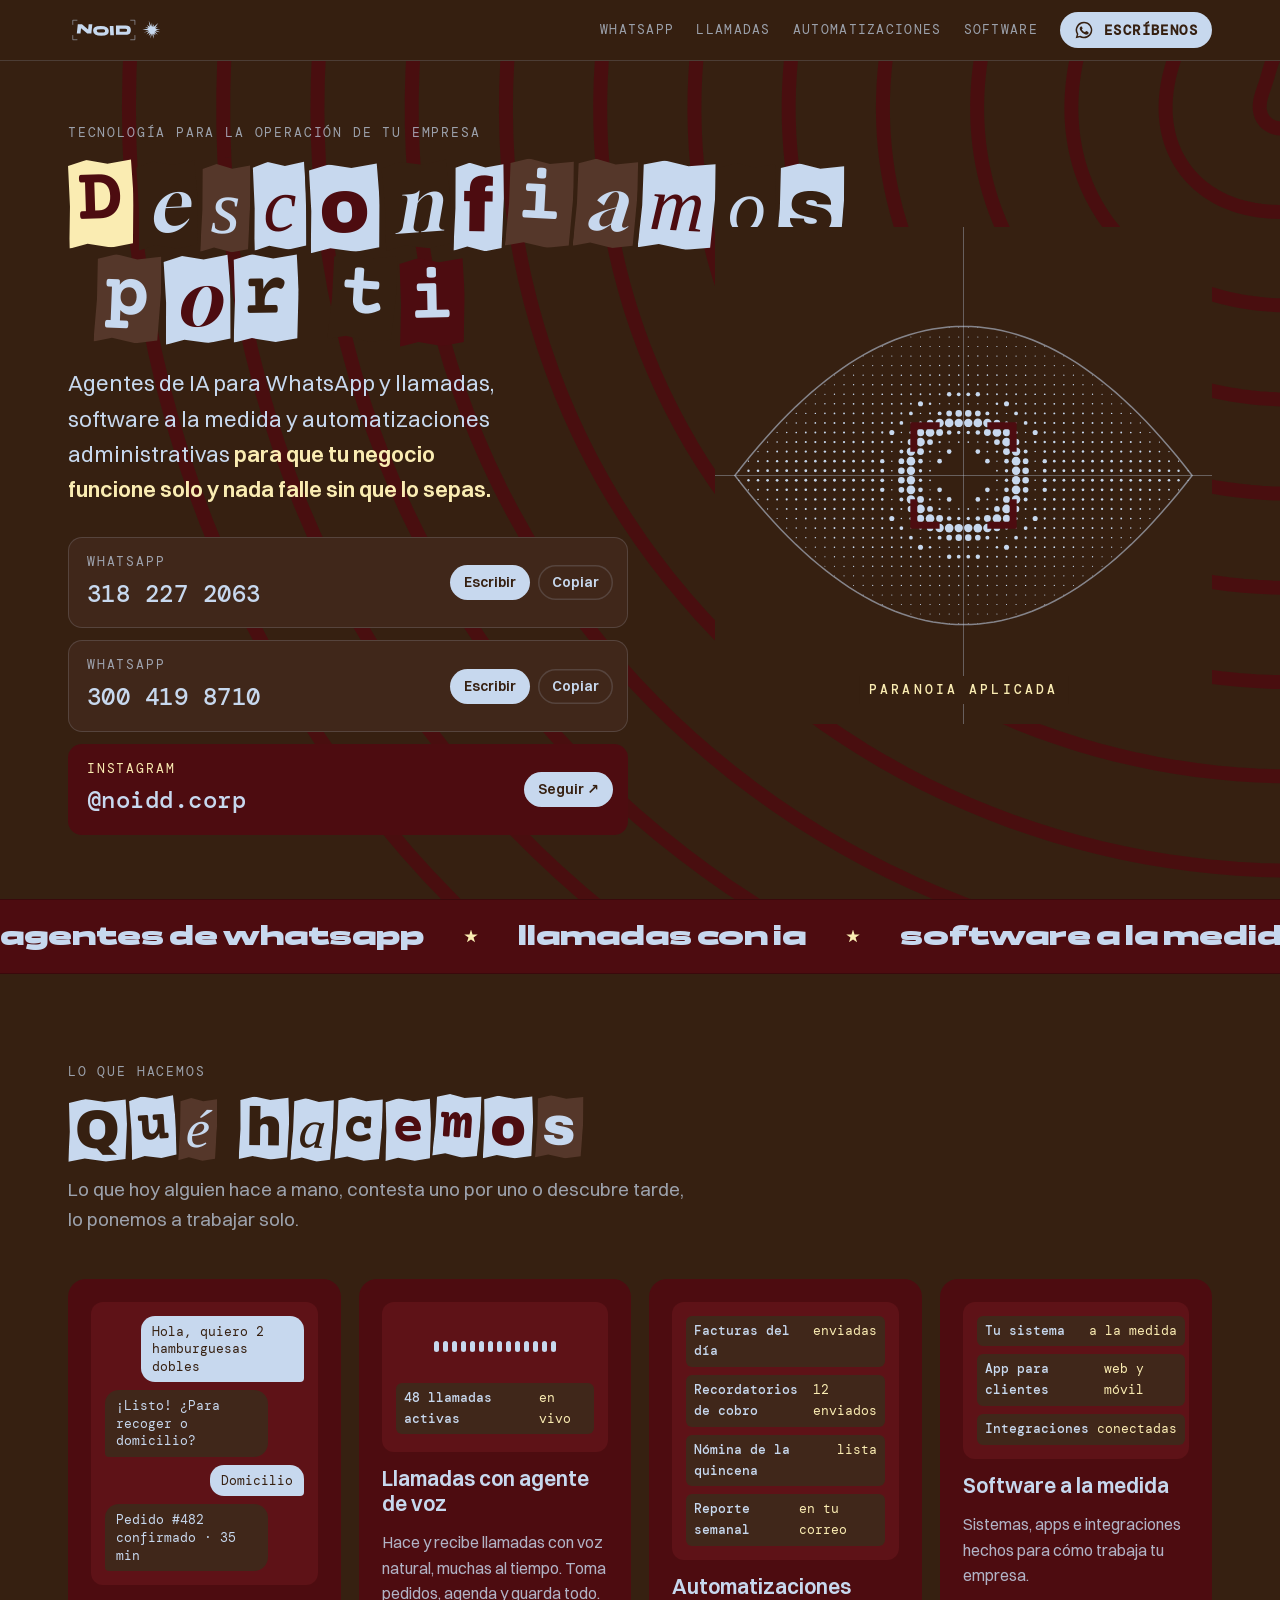
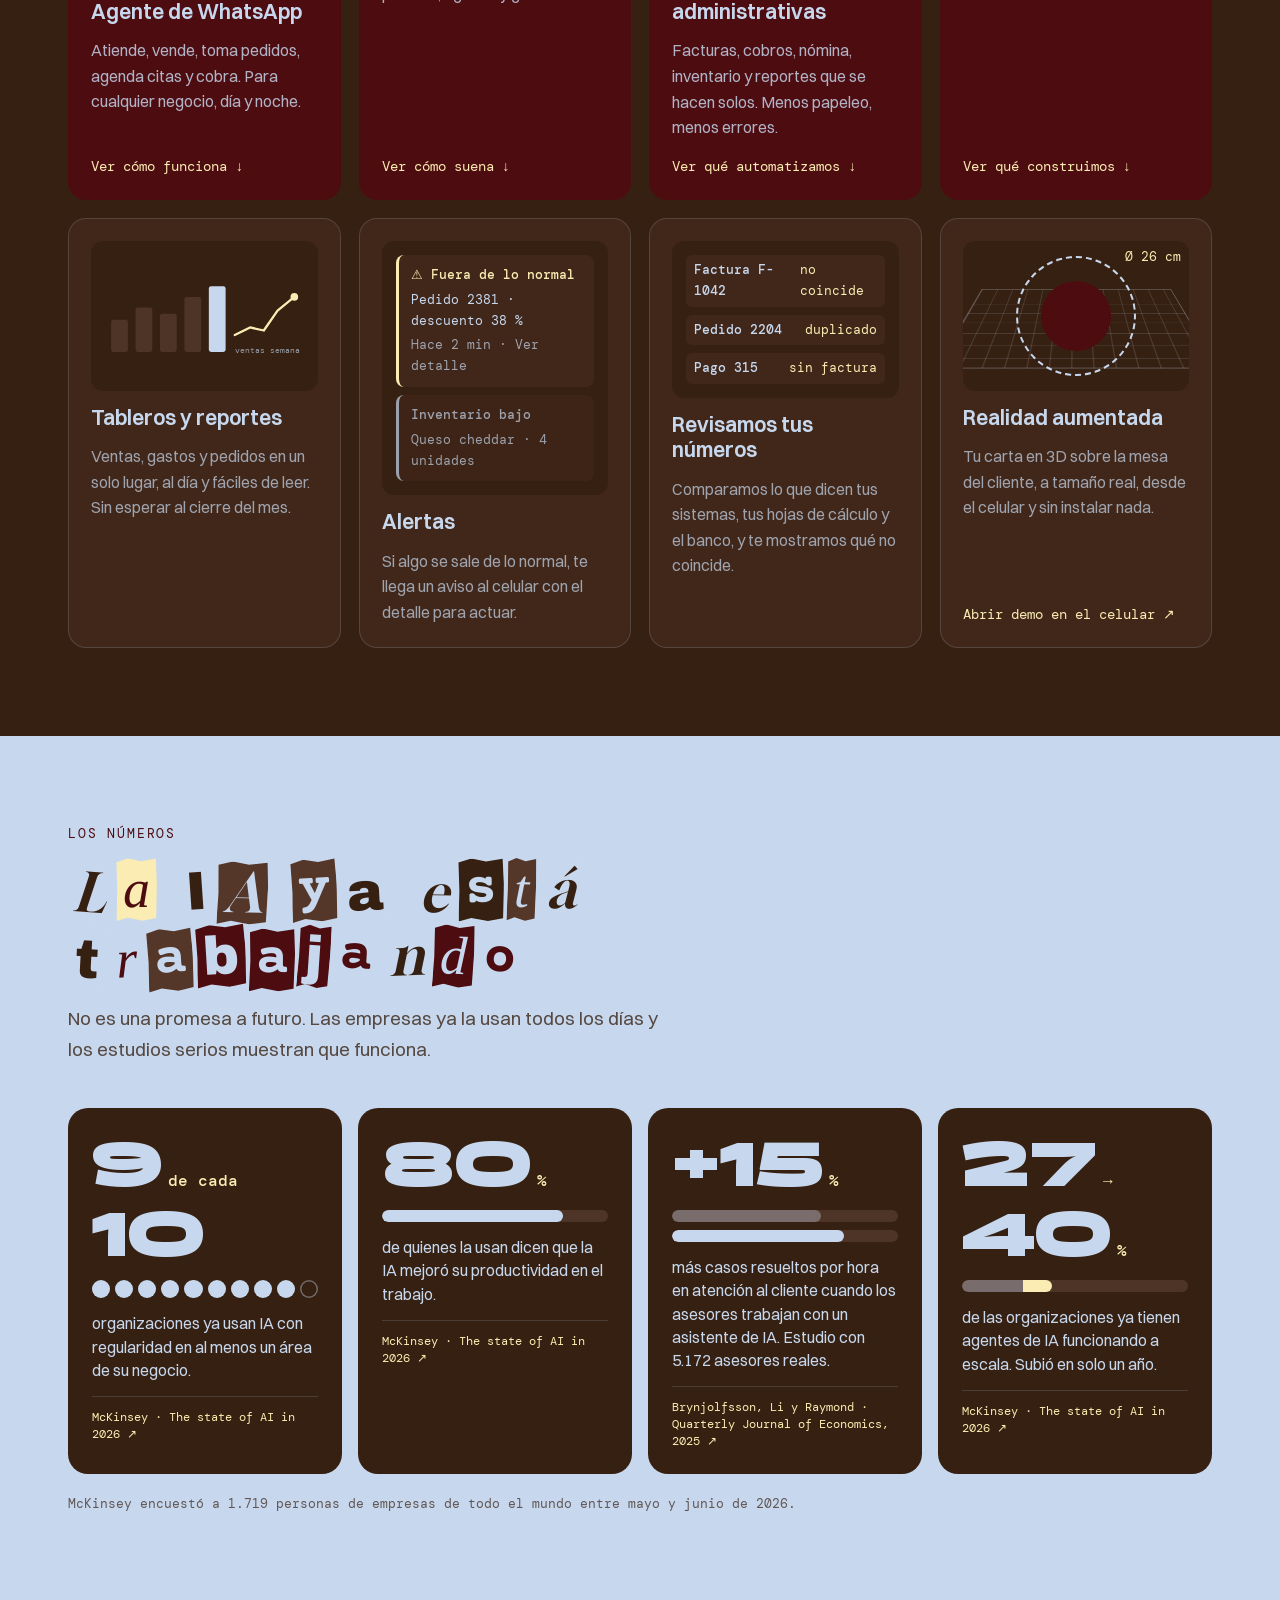
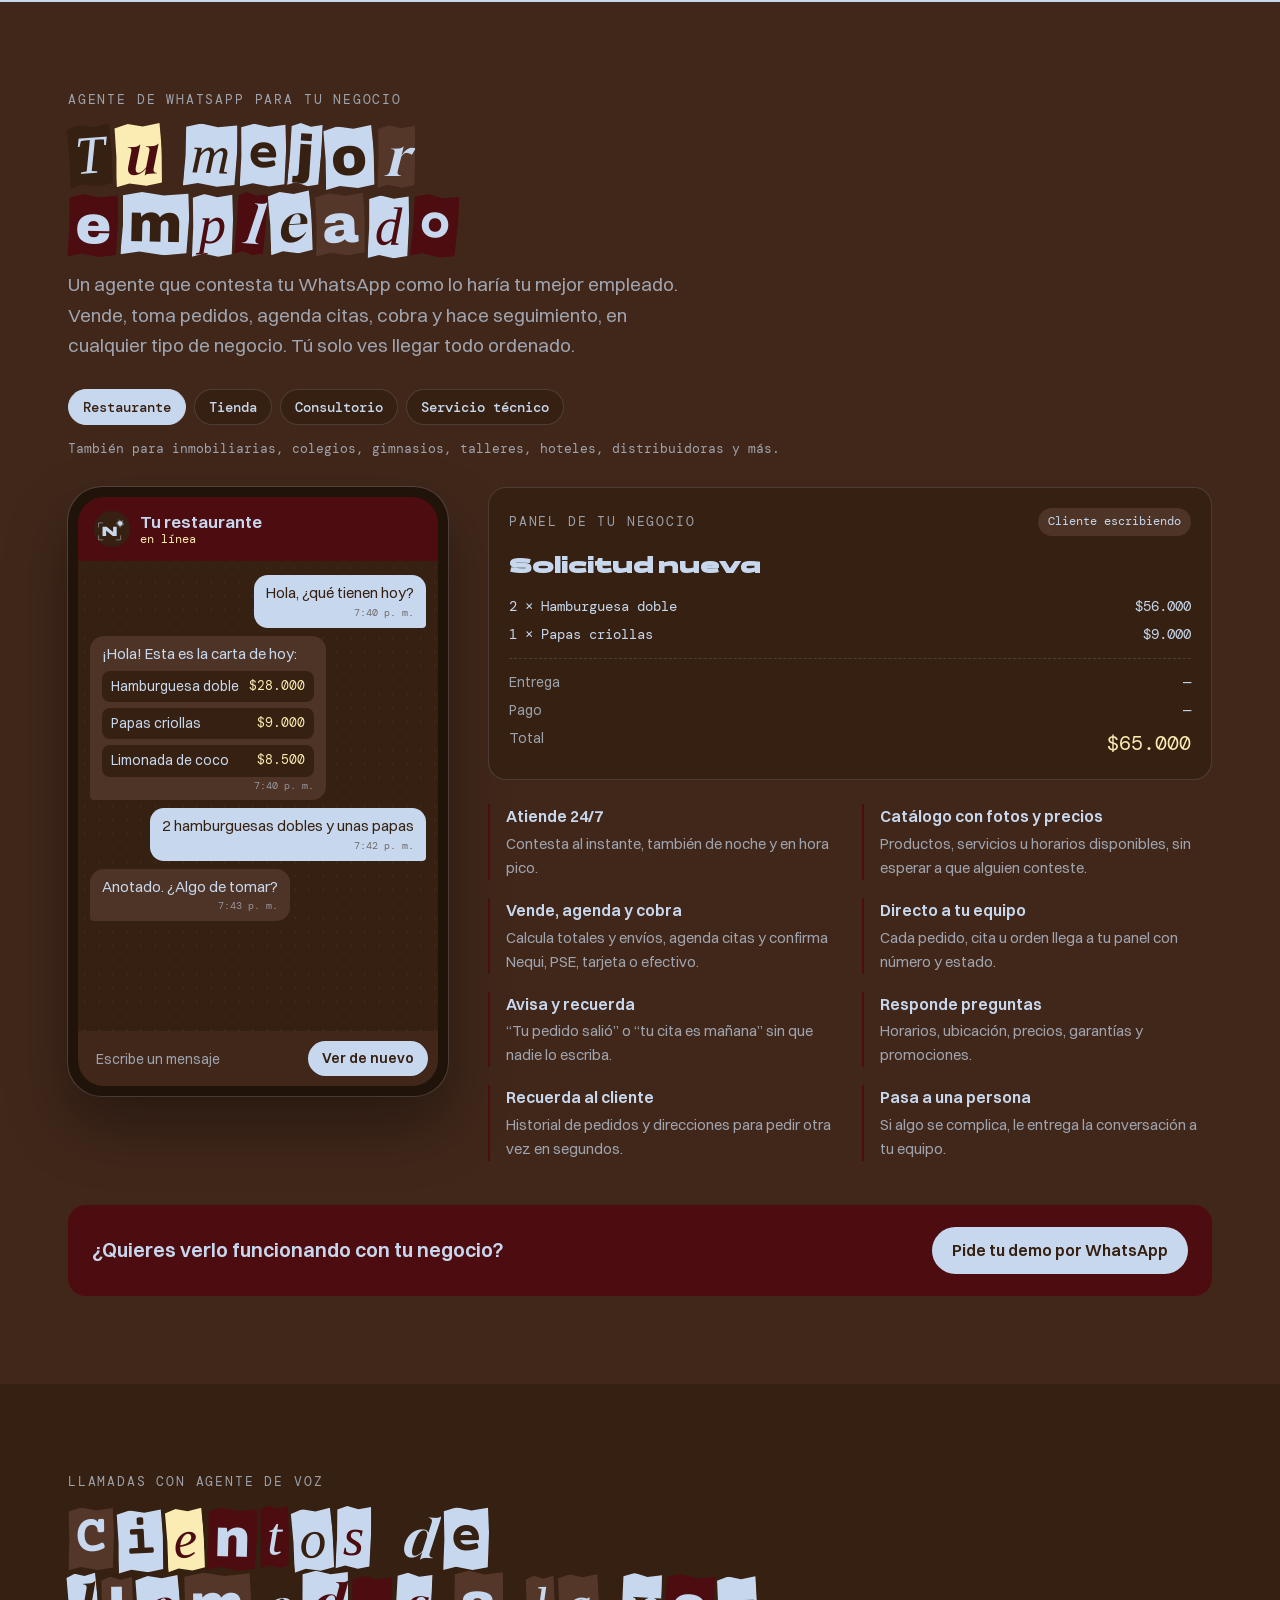
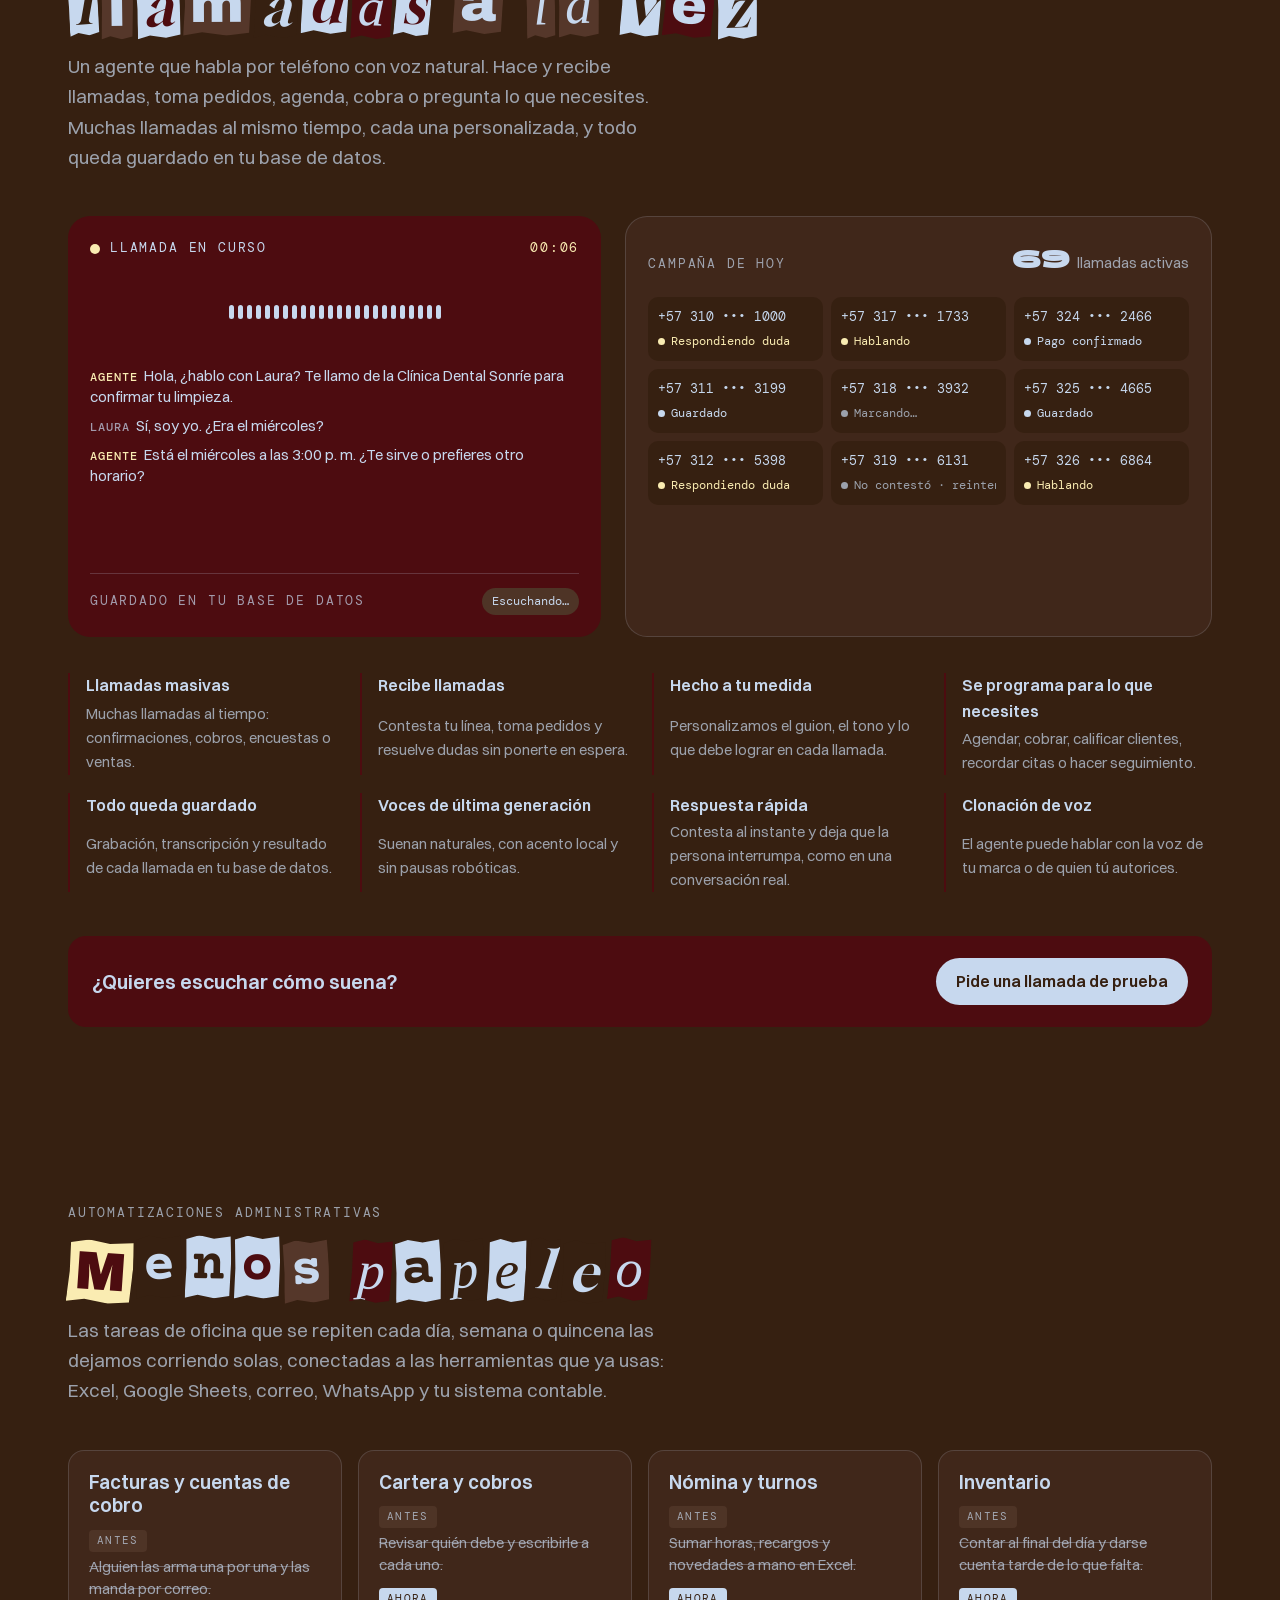
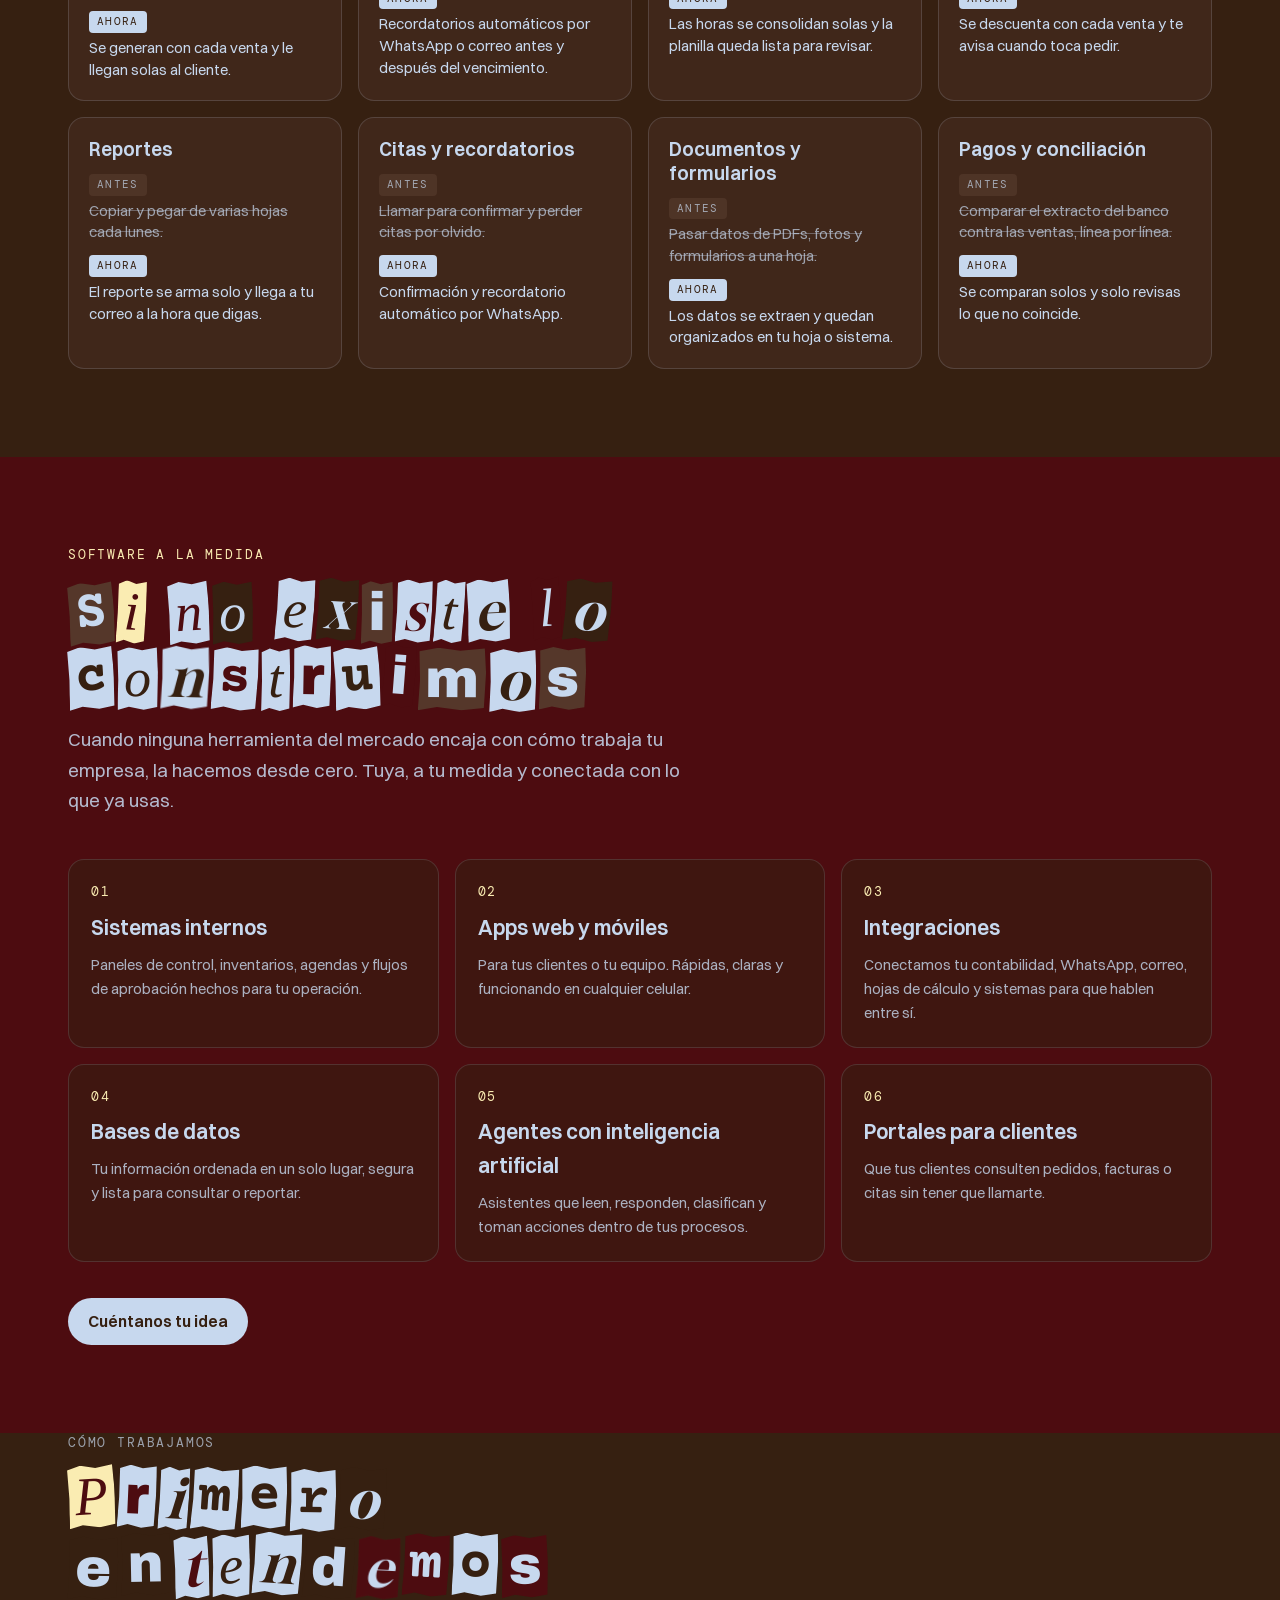
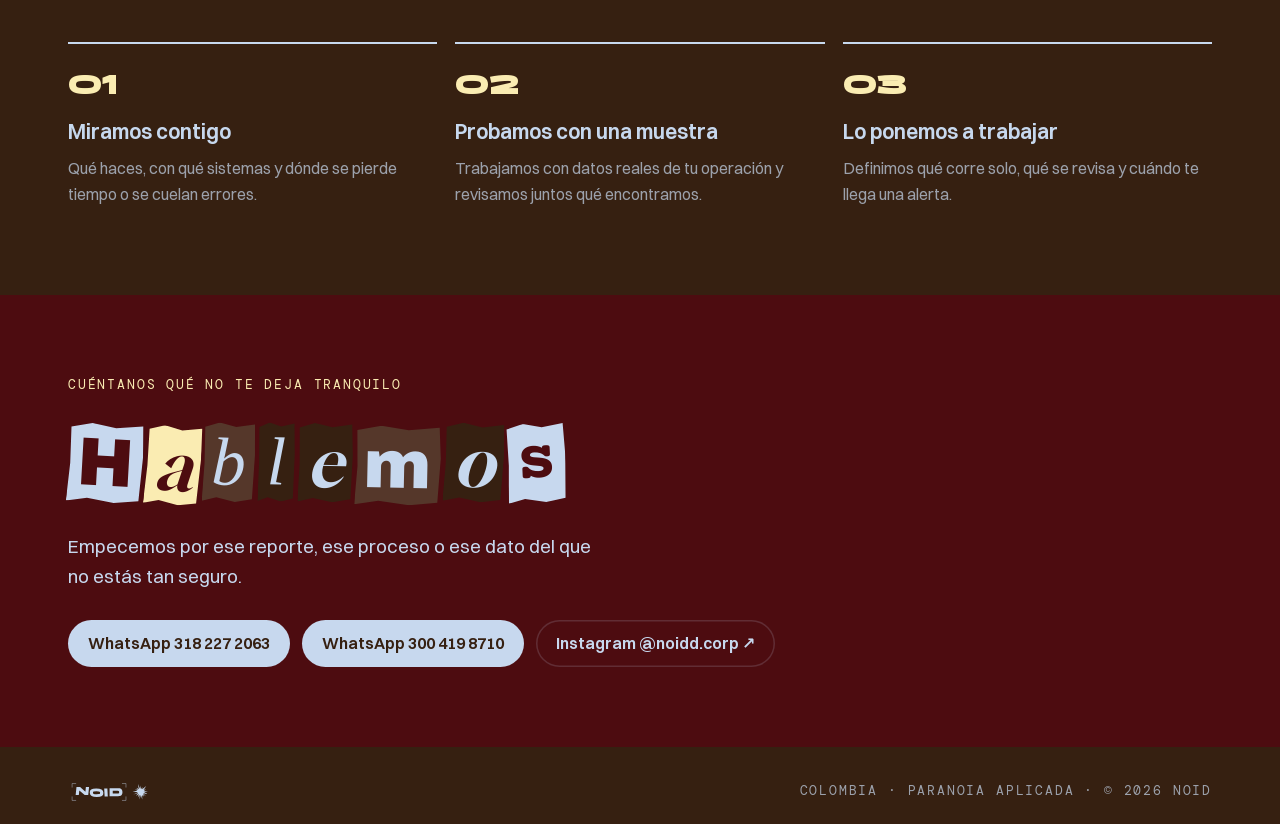
==== index.html @ 17121fcd "Datos de IA con fuentes y agente de WhatsApp para varios negocios Co-Authored-By: Claude Opus 5.5 <n" ====
<!doctype html>
<html lang="es">
<head>
<meta charset="utf-8">
<meta name="viewport" content="width=device-width,initial-scale=1,viewport-fit=cover">
<title>NOID · Desconfiamos por ti</title>
<meta name="description" content="NOID: agentes de pedidos por WhatsApp, llamadas con agente de voz, software a la medida, automatizaciones administrativas, tableros, alertas y realidad aumentada. Escríbenos al 318 227 2063 o 300 419 8710.">
<meta property="og:title" content="NOID · Desconfiamos por ti">
<meta property="og:description" content="Agentes de pedidos por WhatsApp, automatizaciones administrativas, reportes y alertas.">
<link rel="icon" href="logo.svg" type="image/svg+xml">
<link rel="preconnect" href="https://fonts.googleapis.com">
<link rel="stylesheet" href="https://fonts.googleapis.com/css2?family=Archivo+Black&family=Courier+Prime:wght@700&family=DM+Mono:wght@400;500&family=Gloock&family=IM+Fell+English:ital@1&display=swap">
<style>
@font-face{font-family:"Panchang";src:url([data-uri]) format("woff2");font-weight:800;font-display:swap}
@font-face{font-family:"Switzer";src:url([data-uri]) format("woff2");font-weight:400;font-display:swap}
@font-face{font-family:"Switzer";src:url([data-uri]) format("woff2");font-weight:600;font-display:swap}
:root{
  --cafe:#362011;--cafe-2:#40271a;--cafe-3:#4e3426;--tinto:#4D0C10;--tinto-2:#5e1217;
  --azul:#C7D8EE;--mant:#FAECB2;--suave:rgba(199,216,238,.7);--linea:rgba(199,216,238,.16);
  --cuerpo:"Switzer",system-ui,-apple-system,"Helvetica Neue",Arial,sans-serif;
  --dato:"DM Mono",ui-monospace,Menlo,monospace;
  --marca:"Panchang","Archivo Black",system-ui,sans-serif;
  color-scheme:dark;
}
*{box-sizing:border-box}
html{scroll-behavior:smooth}
body{margin:0;background:var(--cafe);color:var(--azul);font:400 17px/1.6 var(--cuerpo);overflow-x:hidden}
.ancho{max-width:1180px;margin:0 auto;padding-left:max(18px,env(safe-area-inset-left,0px));padding-right:max(18px,env(safe-area-inset-right,0px))}
a{color:inherit}
:focus-visible{outline:2px solid var(--mant);outline-offset:3px}
p{margin:0}
.mono{font-family:var(--dato);font-size:13px;letter-spacing:.14em;text-transform:uppercase;color:var(--suave)}
.icono{width:20px;height:20px;flex:none}

/* Barra */
.barra{position:sticky;top:0;z-index:20;background:rgba(54,32,17,.9);backdrop-filter:blur(10px);border-bottom:1px solid var(--linea)}
.barra .ancho{display:flex;align-items:center;justify-content:space-between;gap:16px;padding-block:12px}
.barra .marca{display:flex;align-items:center;gap:10px;text-decoration:none}
.barra .marca svg{height:30px;width:auto}
.barra nav{display:flex;gap:22px;align-items:center}
.barra nav a{text-decoration:none;font-family:var(--dato);font-size:13px;letter-spacing:.1em;text-transform:uppercase;color:var(--suave)}
.barra nav a:hover{color:var(--azul)}
@media (max-width:720px){.barra nav a.opc{display:none}}

/* Botones */
.btn{display:inline-flex;align-items:center;gap:10px;font:600 16px var(--cuerpo);text-decoration:none;border-radius:999px;padding:13px 20px;border:0;cursor:pointer;transition:transform .15s ease,background .15s ease}
.btn:hover{transform:translateY(-2px)}
.btn.azul{background:var(--azul);color:var(--cafe)}
.btn.tinto{background:var(--tinto);color:var(--azul)}
.btn.linea{background:transparent;color:var(--azul);box-shadow:inset 0 0 0 1.5px var(--linea)}
.btn.chico{padding:8px 14px;font-size:14px}

/* Portada */
.portada{position:relative;overflow:hidden}
.portada canvas#ondas{position:absolute;inset:0;width:100%;height:100%;pointer-events:none}
.portada .ancho{position:relative;display:grid;grid-template-columns:minmax(0,1.1fr) minmax(0,.9fr);gap:40px;align-items:center;padding-block:56px 64px}
@media (max-width:900px){.portada .ancho{grid-template-columns:minmax(0,1fr);padding-block:32px 48px}}
.titular{font-size:clamp(28px,7.6vw,76px)!important;display:flex;flex-wrap:wrap;gap:6px 4px;margin:18px 0 22px;font-size:clamp(40px,7.2vw,84px);line-height:1;font-weight:400}
.rescate .esp{width:.3em}
.rescate .pal{display:inline-flex;flex-wrap:wrap;gap:3px;white-space:nowrap}
.rescate span.l{display:inline-block;padding:.07em .13em .09em;clip-path:polygon(2% 6%,30% 0,62% 5%,98% 1%,100% 40%,97% 96%,64% 100%,28% 95%,0 100%,3% 52%)}
.bajada{font-size:clamp(18px,2.2vw,22px);max-width:34ch;color:var(--azul)}
.bajada b{color:var(--mant);font-weight:600}

/* Contacto en portada */
.contacto{margin-top:30px;display:grid;gap:12px;max-width:560px}
.canal{display:flex;align-items:center;gap:14px;justify-content:space-between;flex-wrap:wrap;background:var(--cafe-2);border:1px solid var(--linea);border-radius:14px;padding:14px 14px 14px 18px}
.canal .info{display:grid;gap:2px;min-width:0}
.canal .num{font-family:var(--dato);font-weight:500;font-size:clamp(20px,2.6vw,24px);color:var(--azul);user-select:all;letter-spacing:.02em}
.canal .acc{display:flex;gap:8px;flex-wrap:wrap}
.canal.ig{background:var(--tinto);border-color:transparent}

.ojo{position:relative;aspect-ratio:1;max-width:520px;width:100%;justify-self:center}
.ojo canvas{width:100%;height:100%;display:block}
.ojo .lema{position:absolute;left:50%;bottom:4%;transform:translateX(-50%);white-space:nowrap;font-family:var(--dato);font-weight:500;font-size:13px;letter-spacing:.24em;color:var(--mant);background:var(--cafe);padding:4px 10px}
@media (max-width:900px){.ojo{max-width:340px;aspect-ratio:4/3}}

/* Cinta */
.cinta{background:var(--tinto);overflow:hidden;border-block:1px solid rgba(0,0,0,.25)}
.cinta .pista{display:flex;width:max-content;gap:40px;padding-block:16px;animation:corre 28s linear infinite}
.cinta span{font-family:var(--marca);font-size:clamp(18px,2.4vw,26px);color:var(--azul);white-space:nowrap;display:flex;gap:40px;align-items:center}
.cinta i{display:inline-block;width:14px;height:14px;background:var(--mant);clip-path:polygon(50% 0,61% 35%,98% 35%,68% 57%,79% 91%,50% 70%,21% 91%,32% 57%,2% 35%,39% 35%)}
@keyframes corre{to{transform:translateX(-50%)}}

/* Secciones */
section.bloque{padding-block:88px}
.encabezado{display:grid;gap:14px;margin-bottom:44px;max-width:720px}
.encabezado h2{display:flex;flex-wrap:wrap;gap:5px 3px;margin:0;font-size:clamp(26px,5vw,54px);line-height:1;font-weight:400}
.encabezado p{font-size:19px;color:var(--suave);max-width:56ch}

/* Servicios */
.servicios{display:grid;gap:18px;grid-template-columns:repeat(3,minmax(0,1fr))}
@media (max-width:1000px){.servicios{grid-template-columns:repeat(2,minmax(0,1fr))}}
@media (max-width:640px){.servicios{grid-template-columns:1fr}}
.serv{background:var(--cafe-2);border:1px solid var(--linea);border-radius:18px;padding:22px;display:grid;grid-template-rows:auto auto 1fr;gap:14px;min-width:0;transition:transform .2s ease,border-color .2s ease}
.serv:hover{transform:translateY(-4px);border-color:rgba(199,216,238,.4)}
.serv h3{margin:0;font-size:24px;font-weight:600;line-height:1.2}
.serv p{color:var(--suave);font-size:16px}
.serv .vis{background:var(--cafe);border-radius:12px;padding:14px;min-height:150px;display:grid;align-content:center;gap:8px;font-family:var(--dato);font-size:13px;overflow:hidden}
.serv.dest{background:var(--tinto);border-color:transparent}
.serv.dest .vis{background:var(--tinto-2)}
.serv.dest p{color:rgba(199,216,238,.82)}

/* visuales chicos */
.log div{display:flex;justify-content:space-between;gap:8px;padding:5px 8px;border-radius:6px;background:var(--cafe-2)}
.log b{color:var(--azul);font-weight:500}.log em{font-style:normal;color:var(--mant)}
.cruce{display:grid;grid-template-columns:1fr 1fr;gap:6px}
.cruce div{padding:5px 8px;border-radius:6px;background:var(--cafe-2);display:flex;justify-content:space-between;gap:6px}
.cruce .mal{background:var(--tinto);color:var(--mant)}
.cruce .cab{background:none;color:var(--suave);font-size:11px;letter-spacing:.1em}
.alerta{background:var(--cafe-2);border-left:3px solid var(--mant);border-radius:8px;padding:10px 12px;display:grid;gap:4px}
.alerta b{color:var(--mant);font-weight:500}
.chat{display:grid;gap:6px;font-family:var(--cuerpo);font-size:14px}
.chat span{max-width:82%;padding:7px 11px;border-radius:14px;line-height:1.35}
.chat .yo{justify-self:end;background:var(--azul);color:var(--cafe);border-bottom-right-radius:4px}
.chat .bot{background:var(--cafe-2);border-bottom-left-radius:4px}
.ar{position:relative;height:140px;perspective:300px}
.ar .mesa{position:absolute;inset:10px 0 0;transform:rotateX(58deg);background-image:linear-gradient(var(--linea) 1px,transparent 1px),linear-gradient(90deg,var(--linea) 1px,transparent 1px);background-size:18px 18px;border:1px solid rgba(199,216,238,.35)}
.ar .plato{position:absolute;left:50%;top:50%;width:120px;height:120px;margin:-60px;border-radius:50%;border:2px dashed var(--azul);background:radial-gradient(circle,var(--tinto) 0 42%,transparent 43%)}
.ar .med{position:absolute;right:8px;top:6px;color:var(--mant)}
@media (prefers-reduced-motion:no-preference){.ar .plato{animation:flota 3.2s ease-in-out infinite}}
@keyframes flota{50%{transform:translateY(-6px) rotate(8deg)}}

/* Demo cruce */
.demo{display:grid;grid-template-columns:1fr 1fr;gap:18px}
@media (max-width:760px){.demo{grid-template-columns:1fr}}
.tabla{background:var(--cafe-2);border:1px solid var(--linea);border-radius:16px;padding:18px;min-width:0}
.tabla .t{display:flex;justify-content:space-between;align-items:baseline;margin-bottom:12px}
.tabla table{width:100%;border-collapse:collapse;font-family:var(--dato);font-size:14px;font-variant-numeric:tabular-nums}
.tabla td,.tabla th{padding:9px 8px;text-align:left;border-bottom:1px solid var(--linea)}
.tabla th{font-weight:400;color:var(--suave);font-size:12px;letter-spacing:.1em;text-transform:uppercase}
.tabla td:last-child,.tabla th:last-child{text-align:right}
.tabla tr.hallazgo td{background:var(--tinto);color:var(--mant)}
.tabla tr.hallazgo td:first-child{border-radius:6px 0 0 6px}.tabla tr.hallazgo td:last-child{border-radius:0 6px 6px 0}
.tabla .nota{font-size:11px;letter-spacing:.06em;display:block;color:var(--mant);opacity:.85}
.demo-acc{display:flex;flex-wrap:wrap;gap:14px;align-items:center;margin-top:22px}
.resultado{font-family:var(--dato);font-size:15px;color:var(--suave)}
.resultado b{color:var(--mant);font-weight:500}

/* En acción */
.casos{display:grid;gap:18px;grid-template-columns:repeat(auto-fit,minmax(min(100%,320px),1fr))}
.caso{border-radius:18px;padding:26px;display:grid;gap:12px;align-content:start;min-width:0;text-decoration:none;background:var(--cafe-2);border:1px solid var(--linea);transition:transform .2s ease}
a.caso:hover{transform:translateY(-4px)}
.caso h3{margin:0;font-size:22px;font-weight:600}
.caso p{color:var(--suave);font-size:16px}
.caso .ir{font-family:var(--dato);font-size:14px;color:var(--mant)}
.caso.vivo{background:var(--azul);color:var(--cafe)}.caso.vivo p{color:rgba(54,32,17,.8)}.caso.vivo .mono,.caso.vivo .ir{color:var(--tinto)}

/* Pasos */
.pasos{display:grid;gap:18px;grid-template-columns:repeat(3,minmax(0,1fr));counter-reset:p}
@media (max-width:820px){.pasos{grid-template-columns:1fr}}
.paso{border-top:2px solid var(--azul);padding-top:18px;display:grid;gap:8px;min-width:0}
.paso::before{counter-increment:p;content:"0" counter(p);font-family:var(--marca);font-size:28px;color:var(--mant)}
.paso h3{margin:0;font-size:21px;font-weight:600}
.paso p{color:var(--suave);font-size:16px}

/* Cierre */
.cierre{background:var(--tinto);position:relative;overflow:hidden}
.cierre .ancho{padding-block:80px;display:grid;gap:28px;justify-items:start}
.cierre h2{display:flex;flex-wrap:wrap;gap:6px 4px;margin:0;font-size:clamp(36px,6vw,68px);line-height:1;font-weight:400}
.cierre .botones{display:flex;flex-wrap:wrap;gap:12px}
.cierre p{font-size:19px;max-width:48ch}
footer .ancho{display:flex;flex-wrap:wrap;gap:16px;justify-content:space-between;align-items:center;padding-block:32px 40px}
footer svg{height:26px;width:auto}

/* Estallido vivo */
.estallido{display:inline-block}
@media (prefers-reduced-motion:no-preference){.estallido{animation:gira 14s linear infinite}}
@keyframes gira{to{transform:rotate(360deg)}}
@media (prefers-reduced-motion:reduce){.cinta .pista{animation:none}html{scroll-behavior:auto}}

/* tarjetas-enlace */
a.serv{text-decoration:none;color:inherit;grid-template-rows:auto auto 1fr auto}
.serv .ir{font-family:var(--dato);font-size:14px;color:var(--mant)}

/* WhatsApp */
.wa{background:var(--cafe-2)}
.wa-grid{display:grid;grid-template-columns:minmax(0,380px) minmax(0,1fr);gap:40px;align-items:start}
@media (max-width:900px){.wa-grid{grid-template-columns:minmax(0,1fr)}.telefono{max-width:380px;justify-self:center;width:100%}}
.telefono{background:#1f130a;border-radius:34px;padding:10px;box-shadow:0 0 0 1px var(--linea),0 30px 60px rgba(0,0,0,.35)}
.tel-cab{display:flex;align-items:center;gap:10px;background:var(--tinto);border-radius:26px 26px 0 0;padding:14px 16px}
.tel-cab div{display:grid;line-height:1.2}
.tel-cab small{font-family:var(--dato);font-size:12px;color:var(--mant)}
.tel-av{width:36px;height:36px;border-radius:50%;overflow:hidden;flex:none}
.tel-av svg{width:100%;height:100%;display:block}
.tel-chat{height:470px;overflow-y:auto;background:var(--cafe);padding:14px 12px;display:flex;flex-direction:column;gap:8px;scroll-behavior:smooth;
  background-image:radial-gradient(rgba(199,216,238,.05) 1px,transparent 1px);background-size:14px 14px}
.tel-chat .m{max-width:84%;padding:8px 12px;border-radius:14px;font-size:15px;line-height:1.38;animation:entra .25s ease both}
.tel-chat .m small{display:block;text-align:right;font-family:var(--dato);font-size:10px;opacity:.6;margin-top:2px}
.tel-chat .yo{align-self:flex-end;background:var(--azul);color:var(--cafe);border-bottom-right-radius:4px}
.tel-chat .bot{align-self:flex-start;background:var(--cafe-3);color:var(--azul);border-bottom-left-radius:4px}
.tel-chat .carta{display:grid;gap:6px;margin-top:6px}
.tel-chat .carta div{display:flex;justify-content:space-between;gap:10px;background:var(--cafe);border-radius:8px;padding:6px 9px;font-size:14px}
.tel-chat .carta em{font-style:normal;font-family:var(--dato);color:var(--mant);font-size:13px}
.tel-chat .esc{align-self:flex-start;background:var(--cafe-3);border-radius:14px;padding:10px 14px;display:flex;gap:4px}
.tel-chat .esc i{width:6px;height:6px;border-radius:50%;background:var(--azul);opacity:.5;animation:pun 1s infinite}
.tel-chat .esc i:nth-child(2){animation-delay:.15s}.tel-chat .esc i:nth-child(3){animation-delay:.3s}
@keyframes pun{50%{opacity:1;transform:translateY(-3px)}}
@keyframes entra{from{opacity:0;transform:translateY(6px)}}
.tel-pie{display:flex;align-items:center;justify-content:space-between;gap:10px;background:var(--cafe-2);border-radius:0 0 26px 26px;padding:10px 10px 10px 18px;color:var(--suave);font-size:14px}
.wa-lado{display:grid;gap:24px;min-width:0}
.ticket{background:var(--cafe);border:1px solid var(--linea);border-radius:18px;padding:20px;display:grid;gap:12px}
.ticket-cab{display:flex;justify-content:space-between;align-items:center;gap:10px;flex-wrap:wrap}
.pill{font-family:var(--dato);font-size:12px;padding:4px 10px;border-radius:999px;background:var(--cafe-3);color:var(--azul);transition:background .3s}
.pill.ok{background:var(--azul);color:var(--cafe)}.pill.va{background:var(--mant);color:var(--tinto)}
.ticket-num{font-family:var(--marca);font-size:22px}
.ticket ul{list-style:none;margin:0;padding:0;display:grid;gap:6px;font-family:var(--dato);font-size:14px;min-height:30px}
.ticket li{display:flex;justify-content:space-between;gap:10px;animation:entra .3s ease both}
.ticket li.vacio{color:var(--suave);font-family:var(--cuerpo);font-size:14px}
.ticket dl{margin:0;display:grid;gap:6px;border-top:1px dashed var(--linea);padding-top:12px;font-size:14px}
.ticket dl div{display:flex;justify-content:space-between;gap:10px}
.ticket dt{color:var(--suave)}.ticket dd{margin:0;font-family:var(--dato);text-align:right}
.ticket .total dd{font-size:20px;color:var(--mant)}
.funciones{list-style:none;margin:0;padding:0;display:grid;grid-template-columns:repeat(2,minmax(0,1fr));gap:18px 24px}
@media (max-width:560px){.funciones{grid-template-columns:minmax(0,1fr)}}
.funciones li{display:grid;gap:2px;font-size:15px;color:var(--suave);padding-left:16px;border-left:2px solid var(--tinto)}
.funciones b{color:var(--azul);font-weight:600;font-size:16px}
.wa-cta{margin-top:44px;display:flex;flex-wrap:wrap;gap:16px;align-items:center;justify-content:space-between;background:var(--tinto);border-radius:18px;padding:22px 24px}
.wa-cta p{font-size:20px;font-weight:600}

/* Administrativas */
.tareas{display:grid;gap:16px;grid-template-columns:repeat(4,minmax(0,1fr))}
@media (max-width:1050px){.tareas{grid-template-columns:repeat(2,minmax(0,1fr))}}
@media (max-width:560px){.tareas{grid-template-columns:minmax(0,1fr)}}
.tarea{background:var(--cafe-2);border:1px solid var(--linea);border-radius:16px;padding:20px;display:grid;gap:12px;align-content:start}
.tarea h3{margin:0;font-size:19px;font-weight:600;line-height:1.25}
.tarea .ab{display:grid;gap:4px}
.tarea .ab p{font-size:15px;line-height:1.45}
.tarea .antes,.tarea .ahora{font-family:var(--dato);font-size:11px;letter-spacing:.12em;text-transform:uppercase;justify-self:start;padding:2px 8px;border-radius:4px}
.tarea .antes{background:var(--cafe-3);color:var(--suave)}
.tarea .antes+p{color:var(--suave);text-decoration:line-through;text-decoration-color:rgba(199,216,238,.35)}
.tarea .ahora{background:var(--azul);color:var(--cafe)}

/* Llamadas */
.voz-grid{display:grid;grid-template-columns:minmax(0,1fr) minmax(0,1.1fr);gap:24px;align-items:stretch}
@media (max-width:900px){.voz-grid{grid-template-columns:minmax(0,1fr)}}
.llamada{background:var(--tinto);border-radius:22px;padding:22px;display:grid;gap:18px;align-content:start}
.ll-cab{display:flex;align-items:center;gap:10px}
.ll-cab #llTiempo{margin-left:auto;color:var(--mant)}
.punto{width:10px;height:10px;border-radius:50%;background:var(--mant);box-shadow:0 0 0 0 rgba(250,236,178,.6);animation:late 1.6s infinite}
@keyframes late{70%{box-shadow:0 0 0 10px rgba(250,236,178,0)}}
.onda{display:flex;align-items:center;justify-content:center;gap:4px;height:70px}
.onda.chica{height:56px}.onda i{width:5px;border-radius:3px;background:var(--azul);height:20%;animation:habla 1.1s ease-in-out infinite}
.onda i:nth-child(3n){animation-delay:.2s}.onda i:nth-child(3n+1){animation-delay:.45s}.onda i:nth-child(4n){animation-duration:.8s}.onda i:nth-child(5n){animation-duration:1.4s}
@keyframes habla{50%{height:95%}}
.transcripcion{display:grid;gap:8px;min-height:190px;align-content:start;font-size:15px;line-height:1.4}
.transcripcion p{animation:entra .3s ease both;max-width:none}
.transcripcion b{font-family:var(--dato);font-weight:500;font-size:12px;letter-spacing:.08em;text-transform:uppercase;margin-right:6px}
.transcripcion .ag b{color:var(--mant)}.transcripcion .cl b{color:var(--azul);opacity:.7}
.ll-pie{display:flex;flex-wrap:wrap;gap:10px;justify-content:space-between;align-items:center;border-top:1px solid rgba(199,216,238,.2);padding-top:14px}
.panel-ll{background:var(--cafe-2);border:1px solid var(--linea);border-radius:22px;padding:22px;display:grid;gap:16px;align-content:start;min-width:0}
.panel-cab{display:flex;justify-content:space-between;align-items:baseline;gap:10px;flex-wrap:wrap}
.contador{font-size:15px;color:var(--suave)}.contador b{font-family:var(--marca);font-size:26px;color:var(--azul);margin-right:4px}
.lineas{display:grid;grid-template-columns:repeat(3,minmax(0,1fr));gap:8px}
@media (max-width:560px){.lineas{grid-template-columns:repeat(2,minmax(0,1fr))}}
.linea-ll{background:var(--cafe);border-radius:10px;padding:10px;display:grid;gap:4px;font-family:var(--dato);font-size:12px;min-width:0}
.linea-ll .tel{color:var(--azul);font-size:13px}
.linea-ll .st{display:flex;align-items:center;gap:6px;color:var(--suave);white-space:nowrap;overflow:hidden;text-overflow:ellipsis}
.linea-ll .st::before{content:"";width:7px;height:7px;border-radius:50%;background:currentColor;flex:none}
.linea-ll.hablando .st{color:var(--mant)}.linea-ll.listo .st{color:var(--azul)}
.voz-f{margin-top:36px;grid-template-columns:repeat(4,minmax(0,1fr))}
@media (max-width:1000px){.voz-f{grid-template-columns:repeat(2,minmax(0,1fr))}}
@media (max-width:560px){.voz-f{grid-template-columns:minmax(0,1fr)}}

/* Software a la medida */
.medida{background:var(--tinto)}
.medida .encabezado p{color:rgba(199,216,238,.85)}
.medida-grid{display:grid;gap:16px;grid-template-columns:repeat(3,minmax(0,1fr))}
@media (max-width:900px){.medida-grid{grid-template-columns:repeat(2,minmax(0,1fr))}}
@media (max-width:560px){.medida-grid{grid-template-columns:minmax(0,1fr)}}
.medida-grid article{background:rgba(54,32,17,.55);border:1px solid rgba(199,216,238,.14);border-radius:16px;padding:22px;display:grid;gap:8px;align-content:start}
.medida-grid h3{margin:0;font-size:21px;font-weight:600}
.medida-grid p{color:rgba(199,216,238,.8);font-size:15px}
.medida-grid .mono{color:var(--mant)}

/* servicios en 4 columnas */
.servicios{grid-template-columns:repeat(4,minmax(0,1fr))}
@media (max-width:1100px){.servicios{grid-template-columns:repeat(2,minmax(0,1fr))}}
@media (max-width:640px){.servicios{grid-template-columns:minmax(0,1fr)}}
.serv h3{font-size:21px}
.titular .pal{flex-wrap:nowrap}
@media (max-width:420px){.titular .pal{flex-wrap:wrap}}
@media (max-width:1100px){.barra nav a.opc{display:none}}

/* Datos de IA */
.datos{background:var(--azul);color:var(--cafe)}
.datos .mono{color:var(--tinto)}
.datos .encabezado p{color:rgba(54,32,17,.78)}
.cifras{display:grid;gap:16px;grid-template-columns:repeat(4,minmax(0,1fr))}
@media (max-width:1050px){.cifras{grid-template-columns:repeat(2,minmax(0,1fr))}}
@media (max-width:560px){.cifras{grid-template-columns:minmax(0,1fr)}}
.cifra{margin:0;background:var(--cafe);color:var(--azul);border-radius:20px;padding:24px;display:grid;gap:14px;align-content:start}
.cifra .grande{font-family:var(--marca);font-size:clamp(44px,5vw,64px);line-height:1;color:var(--azul);display:flex;align-items:baseline;gap:6px;flex-wrap:wrap}
.cifra .grande small{font-family:var(--dato);font-size:16px;color:var(--mant);font-weight:500}
.cifra figcaption{font-size:16px;line-height:1.45}
.puntos{display:grid;grid-template-columns:repeat(10,1fr);gap:5px;max-width:240px}
.puntos i{aspect-ratio:1;border-radius:50%;background:var(--azul)}
.puntos i.no{background:transparent;box-shadow:inset 0 0 0 1.5px rgba(199,216,238,.4)}
.barra-c{height:12px;border-radius:999px;background:var(--cafe-3);overflow:hidden;display:flex}
.barra-c span{display:block;height:100%;background:var(--azul);border-radius:999px}
.barra-c.doble span:last-child{background:var(--mant);border-radius:0 999px 999px 0}
.barra-c.doble span:first-child{border-radius:999px 0 0 999px}
.fuente{font-family:var(--dato);font-size:12px;color:var(--mant);text-decoration:none;border-top:1px solid var(--linea);padding-top:12px;line-height:1.4}
.fuente:hover{text-decoration:underline}
.nota-datos{margin-top:20px;font-family:var(--dato);font-size:13px;color:rgba(54,32,17,.7)}
@media (prefers-reduced-motion:no-preference){
  .cifra .barra-c span{animation:llena 1.4s cubic-bezier(.2,.7,.2,1) both}
  @keyframes llena{from{width:0}}
}
/* Sectores del agente */
.sectores{display:flex;flex-wrap:wrap;gap:8px;margin:-16px 0 28px}
.sectores button{font:500 14px var(--dato);color:var(--azul);background:var(--cafe);border:1px solid var(--linea);border-radius:999px;padding:8px 14px;cursor:pointer}
.sectores button[aria-pressed="true"]{background:var(--azul);color:var(--cafe);border-color:var(--azul)}
.tambien{font-family:var(--dato);font-size:13px;color:var(--suave);margin:-14px 0 28px}
</style>
</head>
<body>

<header class="barra">
  <div class="ancho">
    <a class="marca" href="#inicio" aria-label="NOID, inicio"><svg xmlns="http://www.w3.org/2000/svg" viewBox="0 0 1457 442"><g transform="translate(129.57 291.58)"><path fill="#C7D8EE" d="M54.43 -18.00L0.43 -18.00L14.77 -154.40L76.17 -154.40L166.61 -76.80L174.77 -154.40L228.77 -154.40L214.43 -18.00L154.43 -18.00L62.82 -97.80L54.43 -18.00ZM447.84 -4.20Q421.64 13.00 360.84 13.00Q300.04 13.00 271.44 -4.20Q242.84 -21.40 240.27 -58.20Q237.69 -95.00 263.89 -112.20Q290.09 -129.40 350.89 -129.40Q411.69 -129.40 440.29 -112.20Q468.89 -95.00 471.47 -58.20Q474.04 -21.40 447.84 -4.20ZM357.63 -33.00Q382.63 -33.00 395.07 -35.20Q407.52 -37.40 412.35 -42.70Q417.18 -48.00 416.47 -58.20Q415.75 -68.40 410.18 -73.70Q404.61 -79.00 391.86 -81.20Q379.10 -83.40 354.10 -83.40Q317.50 -83.40 305.36 -78.30Q293.22 -73.20 294.27 -58.20Q295.31 -43.20 308.17 -38.10Q321.03 -33.00 357.63 -33.00ZM546.97 8.00L492.97 8.00L485.82 -128.40L539.82 -128.40L546.97 8.00ZM719.20 0.00L577.20 0.00L577.20 -136.40L719.20 -136.40Q736.20 -136.40 749.30 -133.20Q762.40 -130.00 773.40 -122.60Q784.40 -115.20 790.20 -101.50Q796.00 -87.80 796.00 -68.40Q796.00 -52.20 792.00 -39.90Q788.00 -27.60 781.20 -20.10Q774.40 -12.60 764.30 -8.00Q754.20 -3.40 743.40 -1.70Q732.60 0.00 719.20 0.00ZM631.20 -90.40L631.20 -46.00L713.80 -46.00Q728.60 -46.00 734.30 -50.00Q740.00 -54.00 740.00 -68.40Q740.00 -82.40 734.20 -86.40Q728.40 -90.40 713.80 -90.40L631.20 -90.40Z"/><path fill="none" stroke="#C7D8EE" stroke-width="7.00" d="M-59.57 -146.40V-214.40H8.43M788.00 -214.40H856.00V-146.40M-59.57 5.00V73.00H8.43M788.00 73.00H856.00V5.00"/><polygon fill="#C7D8EE" points="1107.76,-180.79 1113.02,-116.43 1134.96,-157.15 1131.90,-115.92 1200.44,-171.90 1154.64,-105.38 1194.88,-117.30 1156.89,-84.53 1230.42,-80.99 1163.79,-68.02 1228.49,-37.13 1149.48,-50.51 1194.58,-0.32 1143.03,-34.77 1160.62,6.26 1130.67,-13.63 1132.82,56.59 1108.63,-18.85 1086.37,56.31 1090.05,-18.49 1058.15,17.60 1075.31,-35.34 1025.82,-4.32 1063.46,-51.77 981.68,-29.65 1060.12,-64.43 967.74,-79.62 1051.07,-90.24 1005.42,-115.71 1057.64,-103.85 1033.83,-144.36 1074.32,-118.53 1060.55,-206.08 1096.42,-122.23"/></g></svg></a>
    <nav aria-label="Principal">
      <a class="opc" href="#whatsapp">WhatsApp</a>
      <a class="opc" href="#llamadas">Llamadas</a>
      <a class="opc" href="#administrativo">Automatizaciones</a>
      <a class="opc" href="#software">Software</a>
      <a class="btn azul chico" href="https://wa.me/573182272063?text=Hola%20NOID" target="_blank" rel="noopener"><svg class="icono" viewBox="0 0 24 24" fill="currentColor" aria-hidden="true"><path d="M12 2a10 10 0 0 0-8.6 15.1L2 22l5-1.3A10 10 0 1 0 12 2Zm0 18.2a8.2 8.2 0 0 1-4.2-1.2l-.3-.2-3 .8.8-2.9-.2-.3A8.2 8.2 0 1 1 12 20.2Zm4.5-6.1c-.2-.1-1.5-.7-1.7-.8s-.4-.1-.6.1-.7.8-.8 1-.3.2-.5.1a6.7 6.7 0 0 1-3.3-2.9c-.3-.4.3-.4.7-1.3.1-.2 0-.3 0-.4l-.8-1.8c-.2-.5-.4-.4-.6-.4h-.5a1 1 0 0 0-.7.3 3 3 0 0 0-.9 2.2 5.2 5.2 0 0 0 1.1 2.7 11.8 11.8 0 0 0 4.5 4c1.7.7 2.3.8 3.2.6a2.7 2.7 0 0 0 1.8-1.2 2.2 2.2 0 0 0 .1-1.3c0-.1-.2-.2-.5-.3Z"/></svg>Escríbenos</a>
    </nav>
  </div>
</header>

<main id="inicio">
<section class="portada">
  <canvas id="ondas" aria-hidden="true"></canvas>
  <div class="ancho">
    <div>
      <span class="mono">Tecnología para la operación de tu empresa</span>
      <h1 class="titular rescate" data-t="Desconfiamos por ti">Desconfiamos por ti</h1>
      <p class="bajada">Agentes de IA para WhatsApp y llamadas, software a la medida y automatizaciones administrativas <b>para que tu negocio funcione solo y nada falle sin que lo sepas.</b></p>

      <div class="contacto" aria-label="Contacto">
        <div class="canal">
          <div class="info"><span class="mono">WhatsApp</span><span class="num">318 227 2063</span></div>
          <div class="acc"><a class="btn azul chico" href="https://wa.me/573182272063?text=Hola%20NOID" target="_blank" rel="noopener">Escribir</a><button class="btn linea chico" type="button" data-n="+57 318 227 2063">Copiar</button></div>
        </div>
        <div class="canal">
          <div class="info"><span class="mono">WhatsApp</span><span class="num">300 419 8710</span></div>
          <div class="acc"><a class="btn azul chico" href="https://wa.me/573004198710?text=Hola%20NOID" target="_blank" rel="noopener">Escribir</a><button class="btn linea chico" type="button" data-n="+57 300 419 8710">Copiar</button></div>
        </div>
        <a class="canal ig" href="https://www.instagram.com/noidd.corp/" target="_blank" rel="noopener" style="text-decoration:none">
          <div class="info"><span class="mono" style="color:var(--mant)">Instagram</span><span class="num">@noidd.corp</span></div>
          <span class="btn azul chico">Seguir ↗</span>
        </a>
      </div>
    </div>
    <div class="ojo">
      <canvas id="ojo" aria-label="Ojo en semitono que sigue el cursor"></canvas>
      <span class="lema">PARANOIA APLICADA</span>
    </div>
  </div>
</section>

<div class="cinta" aria-hidden="true">
  <div class="pista">
    <span>agentes de whatsapp <i></i> llamadas con ia <i></i> software a la medida <i></i> automatizamos <i></i> reportes <i></i></span>
    <span>agentes de whatsapp <i></i> llamadas con ia <i></i> software a la medida <i></i> automatizamos <i></i> reportes <i></i></span>
  </div>
</div>

<section class="bloque" id="servicios">
  <div class="ancho">
    <div class="encabezado">
      <span class="mono">Lo que hacemos</span>
      <h2 class="rescate" data-t="Qué hacemos">Qué hacemos</h2>
      <p>Lo que hoy alguien hace a mano, contesta uno por uno o descubre tarde, lo ponemos a trabajar solo.</p>
    </div>
    <div class="servicios">
      <a class="serv dest" href="#whatsapp">
        <div class="vis chat">
          <span class="yo">Hola, quiero 2 hamburguesas dobles</span>
          <span class="bot">¡Listo! ¿Para recoger o domicilio?</span>
          <span class="yo">Domicilio</span>
          <span class="bot">Pedido #482 confirmado · 35 min</span>
        </div>
        <h3>Agente de WhatsApp</h3>
        <p>Atiende, vende, toma pedidos, agenda citas y cobra. Para cualquier negocio, día y noche.</p>
        <span class="ir">Ver cómo funciona ↓</span>
      </a>
      <a class="serv dest" href="#llamadas">
        <div class="vis"><div class="onda chica" aria-hidden="true"><i></i><i></i><i></i><i></i><i></i><i></i><i></i><i></i><i></i><i></i><i></i><i></i><i></i><i></i></div><div class="log"><div><b>48 llamadas activas</b><em>en vivo</em></div></div></div>
        <h3>Llamadas con agente de voz</h3>
        <p>Hace y recibe llamadas con voz natural, muchas al tiempo. Toma pedidos, agenda y guarda todo.</p>
        <span class="ir">Ver cómo suena ↓</span>
      </a>
      <a class="serv dest" href="#administrativo">
        <div class="vis log">
          <div><b>Facturas del día</b><em>enviadas</em></div>
          <div><b>Recordatorios de cobro</b><em>12 enviados</em></div>
          <div><b>Nómina de la quincena</b><em>lista</em></div>
          <div><b>Reporte semanal</b><em>en tu correo</em></div>
        </div>
        <h3>Automatizaciones administrativas</h3>
        <p>Facturas, cobros, nómina, inventario y reportes que se hacen solos. Menos papeleo, menos errores.</p>
        <span class="ir">Ver qué automatizamos ↓</span>
      </a>
      <a class="serv dest" href="#software">
        <div class="vis log"><div><b>Tu sistema</b><em>a la medida</em></div><div><b>App para clientes</b><em>web y móvil</em></div><div><b>Integraciones</b><em>conectadas</em></div></div>
        <h3>Software a la medida</h3>
        <p>Sistemas, apps e integraciones hechos para cómo trabaja tu empresa.</p>
        <span class="ir">Ver qué construimos ↓</span>
      </a>
      <article class="serv">
        <div class="vis">
          <svg viewBox="0 0 260 110" width="100%" height="110" aria-label="Tablero de ejemplo">
            <g fill="#4e3426"><rect x="8" y="60" width="22" height="42" rx="3"/><rect x="40" y="44" width="22" height="58" rx="3"/><rect x="72" y="52" width="22" height="50" rx="3"/><rect x="104" y="30" width="22" height="72" rx="3"/></g>
            <rect x="136" y="16" width="22" height="86" rx="3" fill="#C7D8EE"/>
            <polyline points="170,80 190,70 208,74 226,48 248,30" fill="none" stroke="#FAECB2" stroke-width="3" stroke-linecap="round" stroke-linejoin="round"/>
            <circle cx="248" cy="30" r="5" fill="#FAECB2"/>
            <text x="170" y="104" fill="rgba(199,216,238,.7)" font-family="DM Mono,monospace" font-size="11">ventas semana</text>
          </svg>
        </div>
        <h3>Tableros y reportes</h3>
        <p>Ventas, gastos y pedidos en un solo lugar, al día y fáciles de leer. Sin esperar al cierre del mes.</p>
      </article>
      <article class="serv">
        <div class="vis">
          <div class="alerta"><b>⚠ Fuera de lo normal</b><span>Pedido 2381 · descuento 38 %</span><span style="color:var(--suave)">Hace 2 min · Ver detalle</span></div>
          <div class="alerta" style="border-color:var(--azul);opacity:.7"><b style="color:var(--azul)">Inventario bajo</b><span>Queso cheddar · 4 unidades</span></div>
        </div>
        <h3>Alertas</h3>
        <p>Si algo se sale de lo normal, te llega un aviso al celular con el detalle para actuar.</p>
      </article>
      <article class="serv">
        <div class="vis log">
          <div><b>Factura F-1042</b><em>no coincide</em></div>
          <div><b>Pedido 2204</b><em>duplicado</em></div>
          <div><b>Pago 315</b><em>sin factura</em></div>
        </div>
        <h3>Revisamos tus números</h3>
        <p>Comparamos lo que dicen tus sistemas, tus hojas de cálculo y el banco, y te mostramos qué no coincide.</p>
      </article>
      <a class="serv" href="https://noid-corp.github.io/demo-ar/muestra/" target="_blank" rel="noopener">
        <div class="vis ar"><div class="mesa"></div><div class="plato"></div><span class="med">Ø 26 cm</span></div>
        <h3>Realidad aumentada</h3>
        <p>Tu carta en 3D sobre la mesa del cliente, a tamaño real, desde el celular y sin instalar nada.</p>
        <span class="ir">Abrir demo en el celular ↗</span>
      </a>
    </div>
  </div>
</section>

<section class="bloque datos" id="datos">
  <div class="ancho">
    <div class="encabezado">
      <span class="mono">Los números</span>
      <h2 class="rescate" data-t="La IA ya está trabajando">La IA ya está trabajando</h2>
      <p>No es una promesa a futuro. Las empresas ya la usan todos los días y los estudios serios muestran que funciona.</p>
    </div>
    <div class="cifras">
      <figure class="cifra">
        <div class="grande">9<small>de cada</small>10</div>
        <div class="puntos" aria-hidden="true"><i></i><i></i><i></i><i></i><i></i><i></i><i></i><i></i><i></i><i class="no"></i></div>
        <figcaption>organizaciones ya usan IA con regularidad en al menos un área de su negocio.</figcaption>
        <a class="fuente" href="https://www.mckinsey.com/capabilities/quantumblack/our-insights/the-state-of-ai" target="_blank" rel="noopener">McKinsey · The state of AI in 2026 ↗</a>
      </figure>
      <figure class="cifra">
        <div class="grande">80<small>%</small></div>
        <div class="barra-c" aria-hidden="true"><span style="width:80%"></span></div>
        <figcaption>de quienes la usan dicen que la IA mejoró su productividad en el trabajo.</figcaption>
        <a class="fuente" href="https://www.mckinsey.com/capabilities/quantumblack/our-insights/the-state-of-ai" target="_blank" rel="noopener">McKinsey · The state of AI in 2026 ↗</a>
      </figure>
      <figure class="cifra">
        <div class="grande">+15<small>%</small></div>
        <div class="barra-c" aria-hidden="true"><span style="width:66%;opacity:.35"></span></div>
        <div class="barra-c" aria-hidden="true" style="margin-top:-6px"><span style="width:76%"></span></div>
        <figcaption>más casos resueltos por hora en atención al cliente cuando los asesores trabajan con un asistente de IA. Estudio con 5.172 asesores reales.</figcaption>
        <a class="fuente" href="https://www.nber.org/papers/w31161" target="_blank" rel="noopener">Brynjolfsson, Li y Raymond · Quarterly Journal of Economics, 2025 ↗</a>
      </figure>
      <figure class="cifra">
        <div class="grande">27<small>→</small>40<small>%</small></div>
        <div class="barra-c doble" aria-hidden="true"><span style="width:27%;opacity:.35"></span><span style="width:13%"></span></div>
        <figcaption>de las organizaciones ya tienen agentes de IA funcionando a escala. Subió en solo un año.</figcaption>
        <a class="fuente" href="https://www.mckinsey.com/capabilities/quantumblack/our-insights/the-state-of-ai" target="_blank" rel="noopener">McKinsey · The state of AI in 2026 ↗</a>
      </figure>
    </div>
    <p class="nota-datos">McKinsey encuestó a 1.719 personas de empresas de todo el mundo entre mayo y junio de 2026.</p>
  </div>
</section>

<section class="bloque wa" id="whatsapp">
  <div class="ancho">
    <div class="encabezado">
      <span class="mono">Agente de WhatsApp para tu negocio</span>
      <h2 class="rescate" data-t="Tu mejor empleado">Tu mejor empleado</h2>
      <p>Un agente que contesta tu WhatsApp como lo haría tu mejor empleado. Vende, toma pedidos, agenda citas, cobra y hace seguimiento, en cualquier tipo de negocio. Tú solo ves llegar todo ordenado.</p>
    </div>
    <div class="sectores" role="group" aria-label="Elige un tipo de negocio">
      <button type="button" data-s="restaurante" aria-pressed="true">Restaurante</button>
      <button type="button" data-s="tienda" aria-pressed="false">Tienda</button>
      <button type="button" data-s="salud" aria-pressed="false">Consultorio</button>
      <button type="button" data-s="servicios" aria-pressed="false">Servicio técnico</button>
    </div>
    <p class="tambien">También para inmobiliarias, colegios, gimnasios, talleres, hoteles, distribuidoras y más.</p>
    <div class="wa-grid">
      <div class="telefono" aria-label="Conversación de ejemplo con el agente de pedidos">
        <div class="tel-cab">
          <span class="tel-av"><svg xmlns="http://www.w3.org/2000/svg" viewBox="0 0 1088 1088"><rect width="100%" height="100%" fill="#362011"/><g transform="translate(242.04 752.44)"><path fill="#C7D8EE" d="M124.00 0.00L16.00 0.00L16.00 -272.80L138.80 -272.80L336.00 -117.60L336.00 -272.80L444.00 -272.80L444.00 0.00L324.00 0.00L124.00 -159.60L124.00 0.00Z"/><path fill="none" stroke="#C7D8EE" stroke-width="14.00" d="M-104.00 -256.80V-392.80H32.00M-104.00 -16.00V120.00H32.00M428.00 120.00H564.00V-16.00"/><polygon fill="#C7D8EE" points="548.93,-493.54 554.50,-425.29 577.77,-468.48 574.53,-424.75 647.21,-484.11 598.63,-413.57 641.31,-426.22 601.02,-391.47 679.00,-387.71 608.35,-373.95 676.95,-341.20 593.16,-355.39 640.99,-302.17 586.33,-338.70 604.98,-295.19 573.22,-316.28 575.50,-241.82 549.85,-321.82 526.25,-242.11 530.15,-321.43 496.32,-283.16 514.52,-339.30 462.04,-306.41 501.95,-356.72 415.24,-333.27 498.41,-370.16 400.45,-386.26 488.81,-397.52 440.40,-424.53 495.78,-411.95 470.53,-454.91 513.47,-427.52 498.86,-520.36 536.90,-431.44"/></g></svg></span>
          <div><strong id="telNombre">Tu restaurante</strong><small id="estadoBot">en línea</small></div>
        </div>
        <div class="tel-chat" id="telChat"></div>
        <div class="tel-pie"><span>Escribe un mensaje</span><button type="button" class="btn azul chico" id="repetir">Ver de nuevo</button></div>
      </div>
      <div class="wa-lado">
        <div class="ticket" aria-live="polite">
          <div class="ticket-cab"><span class="mono">Panel de tu negocio</span><span class="pill" id="tkEstado">Esperando pedido</span></div>
          <div class="ticket-num" id="tkNum">Pedido nuevo</div>
          <ul id="tkItems"><li class="vacio">Los productos aparecen aquí mientras el cliente pide.</li></ul>
          <dl>
            <div><dt id="tkL1">Entrega</dt><dd id="tkEntrega">—</dd></div>
            <div><dt id="tkL2">Pago</dt><dd id="tkPago">—</dd></div>
            <div class="total"><dt>Total</dt><dd id="tkTotal">$0</dd></div>
          </dl>
        </div>
        <ul class="funciones">
          <li><b>Atiende 24/7</b>Contesta al instante, también de noche y en hora pico.</li>
          <li><b>Catálogo con fotos y precios</b>Productos, servicios u horarios disponibles, sin esperar a que alguien conteste.</li>
          <li><b>Vende, agenda y cobra</b>Calcula totales y envíos, agenda citas y confirma Nequi, PSE, tarjeta o efectivo.</li>
          <li><b>Directo a tu equipo</b>Cada pedido, cita u orden llega a tu panel con número y estado.</li>
          <li><b>Avisa y recuerda</b>“Tu pedido salió” o “tu cita es mañana” sin que nadie lo escriba.</li>
          <li><b>Responde preguntas</b>Horarios, ubicación, precios, garantías y promociones.</li>
          <li><b>Recuerda al cliente</b>Historial de pedidos y direcciones para pedir otra vez en segundos.</li>
          <li><b>Pasa a una persona</b>Si algo se complica, le entrega la conversación a tu equipo.</li>
        </ul>
      </div>
    </div>
    <div class="wa-cta">
      <p>¿Quieres verlo funcionando con tu negocio?</p>
      <a class="btn azul" href="https://wa.me/573182272063?text=Hola%20NOID%2C%20quiero%20el%20agente%20de%20WhatsApp" target="_blank" rel="noopener">Pide tu demo por WhatsApp</a>
    </div>
  </div>
</section>

<section class="bloque voz" id="llamadas">
  <div class="ancho">
    <div class="encabezado">
      <span class="mono">Llamadas con agente de voz</span>
      <h2 class="rescate" data-t="Cientos de llamadas a la vez">Cientos de llamadas a la vez</h2>
      <p>Un agente que habla por teléfono con voz natural. Hace y recibe llamadas, toma pedidos, agenda, cobra o pregunta lo que necesites. Muchas llamadas al mismo tiempo, cada una personalizada, y todo queda guardado en tu base de datos.</p>
    </div>
    <div class="voz-grid">
      <div class="llamada">
        <div class="ll-cab"><span class="punto"></span><span class="mono" style="color:var(--azul)">Llamada en curso</span><span class="mono" id="llTiempo">00:00</span></div>
        <div class="onda" aria-hidden="true"><i></i><i></i><i></i><i></i><i></i><i></i><i></i><i></i><i></i><i></i><i></i><i></i><i></i><i></i><i></i><i></i><i></i><i></i><i></i><i></i><i></i><i></i><i></i><i></i></div>
        <div class="transcripcion" id="llTexto" aria-live="polite"></div>
        <div class="ll-pie"><span class="mono">Guardado en tu base de datos</span><span class="pill ok" id="llGuardado">Cita · jueves 10:00 a. m.</span></div>
      </div>
      <div class="panel-ll">
        <div class="panel-cab"><span class="mono">Campaña de hoy</span><span class="contador"><b id="llActivas">48</b> llamadas activas</span></div>
        <div class="lineas" id="llLineas"></div>
      </div>
    </div>
    <ul class="funciones voz-f">
      <li><b>Llamadas masivas</b>Muchas llamadas al tiempo: confirmaciones, cobros, encuestas o ventas.</li>
      <li><b>Recibe llamadas</b>Contesta tu línea, toma pedidos y resuelve dudas sin ponerte en espera.</li>
      <li><b>Hecho a tu medida</b>Personalizamos el guion, el tono y lo que debe lograr en cada llamada.</li>
      <li><b>Se programa para lo que necesites</b>Agendar, cobrar, calificar clientes, recordar citas o hacer seguimiento.</li>
      <li><b>Todo queda guardado</b>Grabación, transcripción y resultado de cada llamada en tu base de datos.</li>
      <li><b>Voces de última generación</b>Suenan naturales, con acento local y sin pausas robóticas.</li>
      <li><b>Respuesta rápida</b>Contesta al instante y deja que la persona interrumpa, como en una conversación real.</li>
      <li><b>Clonación de voz</b>El agente puede hablar con la voz de tu marca o de quien tú autorices.</li>
    </ul>
    <div class="wa-cta">
      <p>¿Quieres escuchar cómo suena?</p>
      <a class="btn azul" href="https://wa.me/573182272063?text=Hola%20NOID%2C%20quiero%20una%20demo%20de%20llamadas%20con%20agente%20de%20voz" target="_blank" rel="noopener">Pide una llamada de prueba</a>
    </div>
  </div>
</section>

<section class="bloque" id="administrativo">
  <div class="ancho">
    <div class="encabezado">
      <span class="mono">Automatizaciones administrativas</span>
      <h2 class="rescate" data-t="Menos papeleo">Menos papeleo</h2>
      <p>Las tareas de oficina que se repiten cada día, semana o quincena las dejamos corriendo solas, conectadas a las herramientas que ya usas: Excel, Google Sheets, correo, WhatsApp y tu sistema contable.</p>
    </div>
    <div class="tareas">
      <article class="tarea"><h3>Facturas y cuentas de cobro</h3><div class="ab"><span class="antes">Antes</span><p>Alguien las arma una por una y las manda por correo.</p></div><div class="ab"><span class="ahora">Ahora</span><p>Se generan con cada venta y le llegan solas al cliente.</p></div></article>
      <article class="tarea"><h3>Cartera y cobros</h3><div class="ab"><span class="antes">Antes</span><p>Revisar quién debe y escribirle a cada uno.</p></div><div class="ab"><span class="ahora">Ahora</span><p>Recordatorios automáticos por WhatsApp o correo antes y después del vencimiento.</p></div></article>
      <article class="tarea"><h3>Nómina y turnos</h3><div class="ab"><span class="antes">Antes</span><p>Sumar horas, recargos y novedades a mano en Excel.</p></div><div class="ab"><span class="ahora">Ahora</span><p>Las horas se consolidan solas y la planilla queda lista para revisar.</p></div></article>
      <article class="tarea"><h3>Inventario</h3><div class="ab"><span class="antes">Antes</span><p>Contar al final del día y darse cuenta tarde de lo que falta.</p></div><div class="ab"><span class="ahora">Ahora</span><p>Se descuenta con cada venta y te avisa cuando toca pedir.</p></div></article>
      <article class="tarea"><h3>Reportes</h3><div class="ab"><span class="antes">Antes</span><p>Copiar y pegar de varias hojas cada lunes.</p></div><div class="ab"><span class="ahora">Ahora</span><p>El reporte se arma solo y llega a tu correo a la hora que digas.</p></div></article>
      <article class="tarea"><h3>Citas y recordatorios</h3><div class="ab"><span class="antes">Antes</span><p>Llamar para confirmar y perder citas por olvido.</p></div><div class="ab"><span class="ahora">Ahora</span><p>Confirmación y recordatorio automático por WhatsApp.</p></div></article>
      <article class="tarea"><h3>Documentos y formularios</h3><div class="ab"><span class="antes">Antes</span><p>Pasar datos de PDFs, fotos y formularios a una hoja.</p></div><div class="ab"><span class="ahora">Ahora</span><p>Los datos se extraen y quedan organizados en tu hoja o sistema.</p></div></article>
      <article class="tarea"><h3>Pagos y conciliación</h3><div class="ab"><span class="antes">Antes</span><p>Comparar el extracto del banco contra las ventas, línea por línea.</p></div><div class="ab"><span class="ahora">Ahora</span><p>Se comparan solos y solo revisas lo que no coincide.</p></div></article>
    </div>
  </div>
</section>


<section class="bloque medida" id="software">
  <div class="ancho">
    <div class="encabezado">
      <span class="mono" style="color:var(--mant)">Software a la medida</span>
      <h2 class="rescate" data-t="Si no existe lo construimos">Si no existe lo construimos</h2>
      <p>Cuando ninguna herramienta del mercado encaja con cómo trabaja tu empresa, la hacemos desde cero. Tuya, a tu medida y conectada con lo que ya usas.</p>
    </div>
    <div class="medida-grid">
      <article><span class="mono">01</span><h3>Sistemas internos</h3><p>Paneles de control, inventarios, agendas y flujos de aprobación hechos para tu operación.</p></article>
      <article><span class="mono">02</span><h3>Apps web y móviles</h3><p>Para tus clientes o tu equipo. Rápidas, claras y funcionando en cualquier celular.</p></article>
      <article><span class="mono">03</span><h3>Integraciones</h3><p>Conectamos tu contabilidad, WhatsApp, correo, hojas de cálculo y sistemas para que hablen entre sí.</p></article>
      <article><span class="mono">04</span><h3>Bases de datos</h3><p>Tu información ordenada en un solo lugar, segura y lista para consultar o reportar.</p></article>
      <article><span class="mono">05</span><h3>Agentes con inteligencia artificial</h3><p>Asistentes que leen, responden, clasifican y toman acciones dentro de tus procesos.</p></article>
      <article><span class="mono">06</span><h3>Portales para clientes</h3><p>Que tus clientes consulten pedidos, facturas o citas sin tener que llamarte.</p></article>
    </div>
    <div class="botones" style="display:flex;flex-wrap:wrap;gap:12px;margin-top:36px">
      <a class="btn azul" href="https://wa.me/573182272063?text=Hola%20NOID%2C%20necesito%20software%20a%20la%20medida" target="_blank" rel="noopener">Cuéntanos tu idea</a>
    </div>
  </div>
</section>

<section class="bloque" style="padding-top:0">
  <div class="ancho">
    <div class="encabezado">
      <span class="mono">Cómo trabajamos</span>
      <h2 class="rescate" data-t="Primero entendemos">Primero entendemos</h2>
    </div>
    <div class="pasos">
      <div class="paso"><h3>Miramos contigo</h3><p>Qué haces, con qué sistemas y dónde se pierde tiempo o se cuelan errores.</p></div>
      <div class="paso"><h3>Probamos con una muestra</h3><p>Trabajamos con datos reales de tu operación y revisamos juntos qué encontramos.</p></div>
      <div class="paso"><h3>Lo ponemos a trabajar</h3><p>Definimos qué corre solo, qué se revisa y cuándo te llega una alerta.</p></div>
    </div>
  </div>
</section>

<section class="cierre" id="contacto">
  <div class="ancho">
    <span class="mono" style="color:var(--mant)">Cuéntanos qué no te deja tranquilo</span>
    <h2 class="rescate" data-t="Hablemos">Hablemos</h2>
    <p>Empecemos por ese reporte, ese proceso o ese dato del que no estás tan seguro.</p>
    <div class="botones">
      <a class="btn azul" href="https://wa.me/573182272063?text=Hola%20NOID" target="_blank" rel="noopener">WhatsApp 318 227 2063</a>
      <a class="btn azul" href="https://wa.me/573004198710?text=Hola%20NOID" target="_blank" rel="noopener">WhatsApp 300 419 8710</a>
      <a class="btn linea" href="https://www.instagram.com/noidd.corp/" target="_blank" rel="noopener">Instagram @noidd.corp ↗</a>
    </div>
  </div>
</section>
</main>

<footer>
  <div class="ancho">
    <svg xmlns="http://www.w3.org/2000/svg" viewBox="0 0 1457 442"><g transform="translate(129.57 291.58)"><path fill="#C7D8EE" d="M54.43 -18.00L0.43 -18.00L14.77 -154.40L76.17 -154.40L166.61 -76.80L174.77 -154.40L228.77 -154.40L214.43 -18.00L154.43 -18.00L62.82 -97.80L54.43 -18.00ZM447.84 -4.20Q421.64 13.00 360.84 13.00Q300.04 13.00 271.44 -4.20Q242.84 -21.40 240.27 -58.20Q237.69 -95.00 263.89 -112.20Q290.09 -129.40 350.89 -129.40Q411.69 -129.40 440.29 -112.20Q468.89 -95.00 471.47 -58.20Q474.04 -21.40 447.84 -4.20ZM357.63 -33.00Q382.63 -33.00 395.07 -35.20Q407.52 -37.40 412.35 -42.70Q417.18 -48.00 416.47 -58.20Q415.75 -68.40 410.18 -73.70Q404.61 -79.00 391.86 -81.20Q379.10 -83.40 354.10 -83.40Q317.50 -83.40 305.36 -78.30Q293.22 -73.20 294.27 -58.20Q295.31 -43.20 308.17 -38.10Q321.03 -33.00 357.63 -33.00ZM546.97 8.00L492.97 8.00L485.82 -128.40L539.82 -128.40L546.97 8.00ZM719.20 0.00L577.20 0.00L577.20 -136.40L719.20 -136.40Q736.20 -136.40 749.30 -133.20Q762.40 -130.00 773.40 -122.60Q784.40 -115.20 790.20 -101.50Q796.00 -87.80 796.00 -68.40Q796.00 -52.20 792.00 -39.90Q788.00 -27.60 781.20 -20.10Q774.40 -12.60 764.30 -8.00Q754.20 -3.40 743.40 -1.70Q732.60 0.00 719.20 0.00ZM631.20 -90.40L631.20 -46.00L713.80 -46.00Q728.60 -46.00 734.30 -50.00Q740.00 -54.00 740.00 -68.40Q740.00 -82.40 734.20 -86.40Q728.40 -90.40 713.80 -90.40L631.20 -90.40Z"/><path fill="none" stroke="#C7D8EE" stroke-width="7.00" d="M-59.57 -146.40V-214.40H8.43M788.00 -214.40H856.00V-146.40M-59.57 5.00V73.00H8.43M788.00 73.00H856.00V5.00"/><polygon fill="#C7D8EE" points="1107.76,-180.79 1113.02,-116.43 1134.96,-157.15 1131.90,-115.92 1200.44,-171.90 1154.64,-105.38 1194.88,-117.30 1156.89,-84.53 1230.42,-80.99 1163.79,-68.02 1228.49,-37.13 1149.48,-50.51 1194.58,-0.32 1143.03,-34.77 1160.62,6.26 1130.67,-13.63 1132.82,56.59 1108.63,-18.85 1086.37,56.31 1090.05,-18.49 1058.15,17.60 1075.31,-35.34 1025.82,-4.32 1063.46,-51.77 981.68,-29.65 1060.12,-64.43 967.74,-79.62 1051.07,-90.24 1005.42,-115.71 1057.64,-103.85 1033.83,-144.36 1074.32,-118.53 1060.55,-206.08 1096.42,-122.23"/></g></svg>
    <span class="mono">Colombia · Paranoia aplicada · © 2026 NOID</span>
  </div>
</footer>

<script>
// Títulos de rescate
(function(){
  var F=[['"Gloock",Georgia,serif','italic','400'],['"Archivo Black",Impact,sans-serif','normal','400'],['"Courier Prime",Courier,monospace','normal','700'],['"IM Fell English",Georgia,serif','italic','400']];
  var P=[['#C7D8EE','#362011'],['#4D0C10','#C7D8EE'],['#55372a','#C7D8EE'],['#C7D8EE','#4D0C10'],['#362011','#C7D8EE'],['#FAECB2','#4D0C10']];
  var s=11;function r(){s=(s*9301+49297)%233280;return s/233280}
  document.querySelectorAll('.rescate').forEach(function(el){
    var t=el.getAttribute('data-t'),enTinto=!!el.closest('.cierre');el.textContent='';el.setAttribute('aria-label',t);
    var mant=0;
    t.split(' ').forEach(function(w,wi){
      if(wi){var e=document.createElement('span');e.className='esp';el.appendChild(e)}
      var pal=document.createElement('span');pal.className='pal';pal.setAttribute('aria-hidden','true');
      w.split('').forEach(function(c){
        var l=document.createElement('span');l.className='l';l.textContent=c;
        var f=F[Math.floor(r()*4)],p=Math.floor(r()*P.length);
        if(p===5&&mant++)p=0; if(enTinto&&p===1)p=4;
        l.style.fontFamily=f[0];l.style.fontStyle=f[1];l.style.fontWeight=f[2];
        l.style.background=P[p][0];l.style.color=P[p][1];
        l.style.transform='rotate('+((r()-.5)*9).toFixed(1)+'deg) translateY('+((r()-.5)*6).toFixed(1)+'px)';
        pal.appendChild(l);
      });
      el.appendChild(pal);
    });
  });
})();

var quieto=matchMedia('(prefers-reduced-motion: reduce)').matches;

// Ojo en semitono que sigue el cursor
(function(){
  var c=document.getElementById('ojo'),x=c.getContext('2d'),D=Math.min(2,devicePixelRatio||1),S;
  var mira={x:0,y:0},act={x:0,y:0},parp=0,proxParp=performance.now()+2500;
  var Hh;function tam(){S=c.clientWidth;Hh=c.clientHeight;c.width=S*D;c.height=Hh*D;x.setTransform(D,0,0,D,0,0)}
  tam();addEventListener('resize',tam);
  addEventListener('pointermove',function(e){var b=c.getBoundingClientRect(),cx=b.left+b.width/2,cy=b.top+b.height/2;var dx=e.clientX-cx,dy=e.clientY-cy,m=Math.hypot(dx,dy)||1,k=Math.min(1,m/400);mira.x=dx/m*k;mira.y=dy/m*k});
  function dibuja(t){
    act.x+=(mira.x-act.x)*.08;act.y+=(mira.y-act.y)*.08;
    if(!quieto&&t>proxParp){parp=1;proxParp=t+3000+Math.random()*3500}
    parp=Math.max(0,parp-.06);var cierre=parp>0?Math.sin(parp*Math.PI):0;
    x.fillStyle='#362011';x.fillRect(0,0,S,Hh);
    var cx=S/2,cy=Hh/2,a=S*.46,b=Math.min(S*.3,Hh*.42)*(1-cierre*.92),paso=Math.max(7,S/52);
    var ix=cx+act.x*a*.38,iy=cy+act.y*b*.32,ri=S*.17,rp=S*.055;
    for(var y=paso/2;y<Hh;y+=paso)for(var i=paso/2;i<S;i+=paso){
      var dx=(i-cx)/a,lim=b*(1-dx*dx);if(Math.abs(dx)>=1||Math.abs(y-cy)>lim)continue;
      var d=Math.hypot(i-ix,y-iy),v;
      if(d<rp)v=0;else if(d<ri)v=.55+.4*Math.sin(d/(S*.012)+t/700);else v=.22*(1-Math.abs(y-cy)/lim)+.1;
      v=Math.max(0,Math.min(1,v));if(v<.06)continue;
      x.fillStyle='#C7D8EE';x.beginPath();x.arc(i,y,paso*.48*v,0,6.3);x.fill();
    }
    // contorno
    x.strokeStyle='rgba(199,216,238,.55)';x.lineWidth=1.5;x.beginPath();
    for(var k=0;k<=60;k++){var u=-1+k/30;x.lineTo(cx+u*a,cy-b*(1-u*u))}
    for(k=0;k<=60;k++){u=1-k/30;x.lineTo(cx+u*a,cy+b*(1-u*u))}x.stroke();
    // mirilla
    var m=S*.1,q=S*.045;x.strokeStyle='#4D0C10';x.lineWidth=S*.014;x.lineCap='square';
    [[-1,-1],[1,-1],[-1,1],[1,1]].forEach(function(s){x.beginPath();x.moveTo(ix+s[0]*m,iy+s[1]*(m-q));x.lineTo(ix+s[0]*m,iy+s[1]*m);x.lineTo(ix+s[0]*(m-q),iy+s[1]*m);x.stroke()});
    x.strokeStyle='rgba(199,216,238,.35)';x.lineWidth=1;x.beginPath();x.moveTo(0,iy);x.lineTo(S,iy);x.moveTo(ix,0);x.lineTo(ix,Hh);x.stroke();
    if(!quieto)requestAnimationFrame(dibuja);
  }
  requestAnimationFrame(dibuja);
})();

// Ondas en tinto detrás de la portada
(function(){
  var c=document.getElementById('ondas'),x=c.getContext('2d'),D=Math.min(2,devicePixelRatio||1),W,H;
  function tam(){W=c.clientWidth;H=c.clientHeight;c.width=W*D;c.height=H*D;x.setTransform(D,0,0,D,0,0)}
  tam();addEventListener('resize',tam);
  function dibuja(t){
    x.clearRect(0,0,W,H);var ox=W*1.02,oy=H*.05,g=t/9000;
    x.strokeStyle='rgba(77,12,16,.85)';x.lineWidth=14;x.lineCap='round';x.beginPath();
    for(var a=0;a<80;a+=.03){var r=10+a*15,w=Math.sin(a*3+t/900)*7;var px=ox+Math.cos(a+g)*(r+w),py=oy+Math.sin(a+g)*(r+w);a?x.lineTo(px,py):x.moveTo(px,py)}
    x.stroke();
    if(!quieto)requestAnimationFrame(dibuja);
  }
  requestAnimationFrame(dibuja);
})();

// Agente de WhatsApp: conversaciones de ejemplo por tipo de negocio
(function(){
  var $=function(id){return document.getElementById(id)};
  var chat=$('telChat'),est=$('estadoBot'),items=$('tkItems'),tE=$('tkEstado'),tN=$('tkNum'),v1=$('tkEntrega'),v2=$('tkPago'),l1=$('tkL1'),l2=$('tkL2'),tTot=$('tkTotal'),nom=$('telNombre');
  function lista(f){return '<div class="carta">'+f.map(function(x){return '<div><span>'+x[0]+'</span><em>'+x[1]+'</em></div>'}).join('')+'</div>'}
  var S={
    restaurante:{n:'Tu restaurante',l:['Entrega','Pago'],p:[
      ['yo','Hola, ¿qué tienen hoy?'],
      ['bot','¡Hola! Esta es la carta de hoy:'+lista([['Hamburguesa doble','$28.000'],['Papas criollas','$9.000'],['Limonada de coco','$8.500']]),function(){estado('Cliente escribiendo','')}],
      ['yo','2 hamburguesas dobles y unas papas'],
      ['bot','Anotado. ¿Algo de tomar?',function(){item('2 × Hamburguesa doble','$56.000');item('1 × Papas criollas','$9.000');total('$65.000')}],
      ['yo','Una limonada de coco'],
      ['bot','Listo. ¿Domicilio o pasas a recoger?',function(){item('1 × Limonada de coco','$8.500');total('$73.500')}],
      ['yo','Domicilio a la Cra 15 #82-40'],
      ['bot','Domicilio $5.000. Total <b>$78.500</b>. ¿Nequi, tarjeta o efectivo?',function(){item('Domicilio','$5.000');v1.textContent='Cra 15 #82-40';total('$78.500')}],
      ['yo','Nequi, ya pagué'],
      ['bot','Pago recibido. Pedido <b>#482</b> en cocina, llega en unos 35 min.',function(){tN.textContent='Pedido #482';v2.textContent='Nequi · pagado';estado('En cocina','ok')}],
      ['bot','Tu pedido salió. Va en camino.',function(){estado('En camino','va')}]]},
    tienda:{n:'Tu tienda',l:['Envío','Pago'],p:[
      ['yo','Hola, ¿tienen los tenis blancos en talla 40?'],
      ['bot','¡Sí! Quedan 3 pares en talla 40:'+lista([['Tenis blancos','$189.000'],['Medias x3','$25.000']]),function(){estado('Cliente escribiendo','')}],
      ['yo','Los llevo, y unas medias'],
      ['bot','Perfecto. ¿Te los enviamos?',function(){item('1 × Tenis blancos T40','$189.000');item('1 × Medias x3','$25.000');total('$214.000')}],
      ['yo','Sí, a Medellín, Calle 10 #43-20'],
      ['bot','Envío $12.000. Total <b>$226.000</b>. ¿PSE, tarjeta o contraentrega?',function(){item('Envío','$12.000');v1.textContent='Medellín · Cl 10 #43-20';total('$226.000')}],
      ['yo','Contraentrega'],
      ['bot','Listo. Pedido <b>#1093</b> confirmado, llega mañana. Te mando la guía.',function(){tN.textContent='Pedido #1093';v2.textContent='Contraentrega';estado('Confirmado','ok')}],
      ['bot','Tu pedido ya fue despachado. Guía: 7700 1234 5678.',function(){estado('Despachado','va')}]]},
    salud:{n:'Tu consultorio',l:['Cita','Pago'],p:[
      ['yo','Hola, necesito una cita de medicina general'],
      ['bot','Claro. Estos son los horarios de esta semana:'+lista([['Jueves','9:30 a. m.'],['Jueves','3:00 p. m.'],['Viernes','11:00 a. m.']]),function(){estado('Cliente escribiendo','')}],
      ['yo','El jueves a las 9:30'],
      ['bot','¿Me confirmas tu nombre y documento?',function(){item('Consulta medicina general','$60.000');v1.textContent='Jue · 9:30 a. m.';total('$60.000')}],
      ['yo','Laura Gómez, CC 1.020.345.678'],
      ['bot','Gracias, Laura. ¿Pagas particular o con tu prepagada?',function(){tN.textContent='Laura Gómez'}],
      ['yo','Particular'],
      ['bot','Cita agendada para el jueves a las 9:30 a. m. Te recuerdo un día antes.',function(){v2.textContent='Particular';estado('Agendada','ok')}],
      ['bot','Recordatorio programado para el miércoles 9:30 a. m.',function(){estado('Recordatorio listo','va')}]]},
    servicios:{n:'Tu empresa',l:['Visita','Pago'],p:[
      ['yo','Buenas, la nevera no está enfriando'],
      ['bot','Lo siento. ¿Qué marca es y hace cuánto pasa?',function(){estado('Cliente escribiendo','')}],
      ['yo','Samsung, desde ayer'],
      ['bot','Te agendo una visita técnica. Opciones:'+lista([['Hoy','4:00 p. m.'],['Mañana','8:00 a. m.']]),function(){item('Diagnóstico nevera Samsung','$70.000');total('$70.000')}],
      ['yo','Hoy a las 4'],
      ['bot','¿A qué dirección va el técnico?',function(){v1.textContent='Hoy · 4:00 p. m.'}],
      ['yo','Cra 7 #45-12, apto 302'],
      ['bot','Listo. Orden <b>#OT-221</b>. El técnico Carlos llega hoy a las 4:00 p. m.',function(){tN.textContent='Orden #OT-221';v2.textContent='Al terminar';estado('Técnico asignado','ok')}],
      ['bot','Carlos va en camino. Llega en 15 minutos.',function(){estado('En camino','va')}]]}
  };
  var sector='restaurante',quieto=matchMedia('(prefers-reduced-motion: reduce)').matches,timer,paso=0,empezo=false;
  function g(){return S[sector].p}
  function hora(){return '7:'+String(40+paso).padStart(2,'0')+' p. m.'}
  function estado(t,c){tE.textContent=t;tE.className='pill'+(c?' '+c:'')}
  function item(n,v){var v0=items.querySelector('.vacio');if(v0)v0.remove();var li=document.createElement('li');li.innerHTML='<span>'+n+'</span><span>'+v+'</span>';items.appendChild(li)}
  function total(t){tTot.textContent=t}
  function burbuja(q,h){var d=document.createElement('div');d.className='m '+q;d.innerHTML=h+'<small>'+hora()+'</small>';chat.appendChild(d);chat.scrollTop=chat.scrollHeight}
  function reinicia(){clearTimeout(timer);chat.innerHTML='';items.innerHTML='<li class="vacio">Lo que pide el cliente aparece aquí en tiempo real.</li>';
    var s=S[sector];nom.textContent=s.n;l1.textContent=s.l[0];l2.textContent=s.l[1];
    tN.textContent='Solicitud nueva';v1.textContent='—';v2.textContent='—';total('$0');estado('Esperando','');paso=0;est.textContent='en línea'}
  function sigue(){
    var G=g();if(paso>=G.length){est.textContent='en línea';return}
    var x=G[paso];
    if(x[0]==='bot'){
      est.textContent='escribiendo…';var e=document.createElement('div');e.className='esc';e.innerHTML='<i></i><i></i><i></i>';chat.appendChild(e);chat.scrollTop=chat.scrollHeight;
      timer=setTimeout(function(){e.remove();est.textContent='en línea';burbuja('bot',x[1]);x[2]&&x[2]();paso++;timer=setTimeout(sigue,paso===G.length-1?2400:1250)},850);
    }else{burbuja('yo',x[1]);paso++;timer=setTimeout(sigue,650)}
  }
  function todo(){reinicia();g().forEach(function(x){burbuja(x[0],x[1]);x[2]&&x[2]();paso++})}
  function arranca(){if(quieto){todo();return}reinicia();var G=g();burbuja('yo',G[0][1]);burbuja('bot',G[1][1]);G[1][2]();paso=2;if(empezo)timer=setTimeout(sigue,500)}
  $('repetir').addEventListener('click',function(){if(quieto)todo();else{reinicia();sigue()}});
  document.querySelectorAll('.sectores button').forEach(function(b){
    b.addEventListener('click',function(){
      document.querySelectorAll('.sectores button').forEach(function(o){o.setAttribute('aria-pressed',o===b?'true':'false')});
      sector=b.getAttribute('data-s');empezo=true;arranca();
    });
  });
  arranca();
  if(!quieto){var io=new IntersectionObserver(function(en){if(en[0].isIntersecting&&!empezo){empezo=true;timer=setTimeout(sigue,600)}},{threshold:.35});io.observe(chat)}
})();

// Llamadas: transcripción y panel de líneas
(function(){
  var quieto=matchMedia('(prefers-reduced-motion: reduce)').matches;
  var txt=document.getElementById('llTexto'),t=document.getElementById('llTiempo'),g=document.getElementById('llGuardado');
  var guion=[['ag','Agente','Hola, ¿hablo con Laura? Te llamo de la Clínica Dental Sonríe para confirmar tu limpieza.'],
    ['cl','Laura','Sí, soy yo. ¿Era el miércoles?'],
    ['ag','Agente','Está el miércoles a las 3:00 p. m. ¿Te sirve o prefieres otro horario?'],
    ['cl','Laura','Mejor el jueves en la mañana.'],
    ['ag','Agente','Listo, te dejé el jueves a las 10:00 a. m. Te llega la confirmación por WhatsApp.']];
  var i=0,seg=0;
  function linea(k){var p=document.createElement('p');p.className=guion[k][0];p.innerHTML='<b>'+guion[k][1]+'</b>'+guion[k][2];txt.appendChild(p)}
  function ciclo(){
    if(i>=guion.length){g.textContent='Cita · jueves 10:00 a. m.';g.className='pill ok';setTimeout(function(){txt.innerHTML='';i=0;seg=0;g.textContent='Escuchando…';g.className='pill';ciclo()},4000);return}
    linea(i++);setTimeout(ciclo,2300);
  }
  if(quieto){guion.forEach(function(_,k){linea(k)})}else{g.textContent='Escuchando…';g.className='pill';ciclo();setInterval(function(){seg++;t.textContent='00:'+String(seg%60).padStart(2,'0')},1000)}

  var cont=document.getElementById('llLineas'),act=document.getElementById('llActivas');
  var est=[['hablando','Hablando'],['hablando','Tomando pedido'],['listo','Cita agendada'],['listo','Pago confirmado'],['','Marcando…'],['listo','Guardado'],['hablando','Respondiendo duda'],['','No contestó · reintento']];
  var lin=[];for(var k=0;k<9;k++){var d=document.createElement('div');d.className='linea-ll';d.innerHTML='<span class="tel">+57 3'+(10+((k*7)%20))+' ••• '+(1000+k*733)%9000+'</span><span class="st"></span>';cont.appendChild(d);lin.push(d);pon(d,k%est.length)}
  function pon(d,e){d.className='linea-ll '+est[e][0];d.querySelector('.st').textContent=est[e][1]}
  if(!quieto)setInterval(function(){pon(lin[Math.floor(Math.random()*lin.length)],Math.floor(Math.random()*est.length));act.textContent=40+Math.floor(Math.random()*30)},900);
})();

// Copiar números
document.querySelectorAll('button[data-n]').forEach(function(b){
  b.addEventListener('click',function(){
    var n=b.getAttribute('data-n');
    function fin(t){b.textContent=t;setTimeout(function(){b.textContent='Copiar'},1600)}
    function sel(){var v=b.closest('.canal').querySelector('.num'),r=document.createRange();r.selectNodeContents(v);var s=getSelection();s.removeAllRanges();s.addRange(r);fin('Seleccionado')}
    try{navigator.clipboard.writeText(n).then(function(){fin('Copiado')},sel)}catch(e){sel()}
  });
});
</script>
</body>
</html>
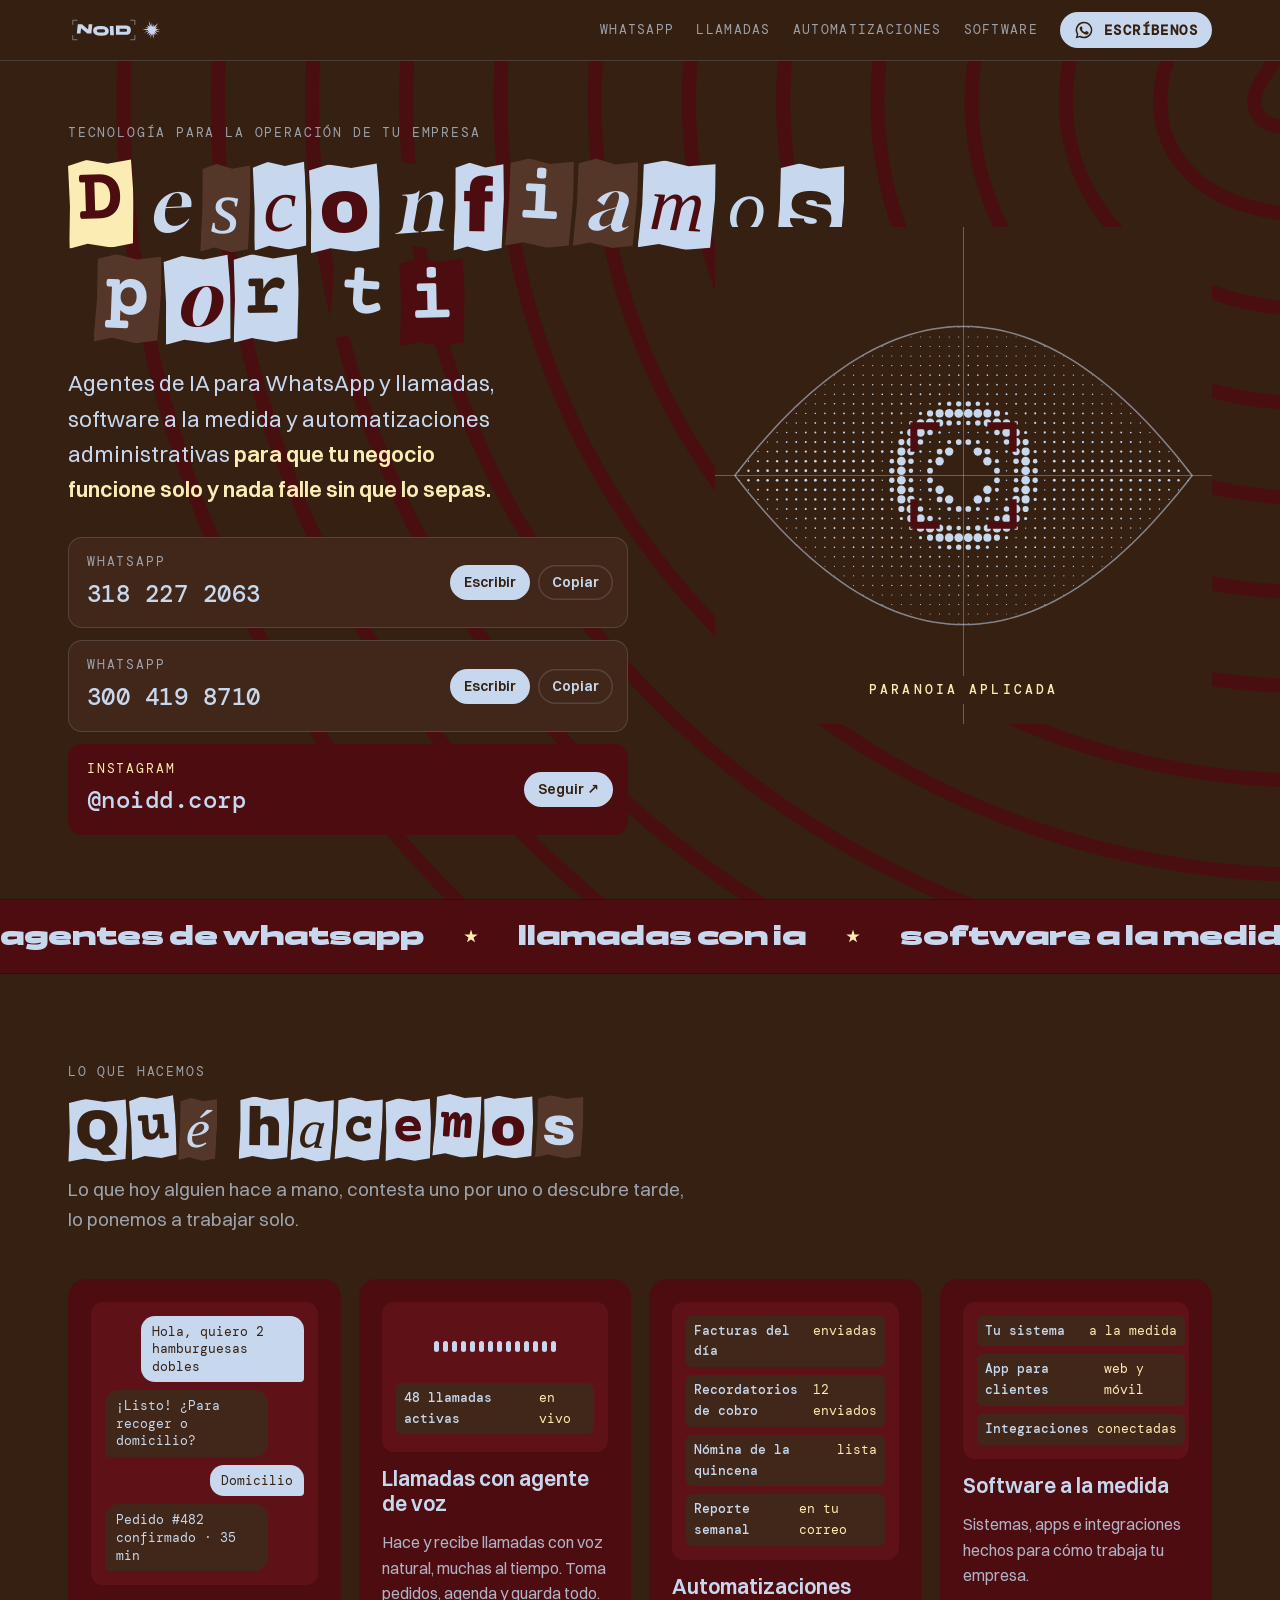
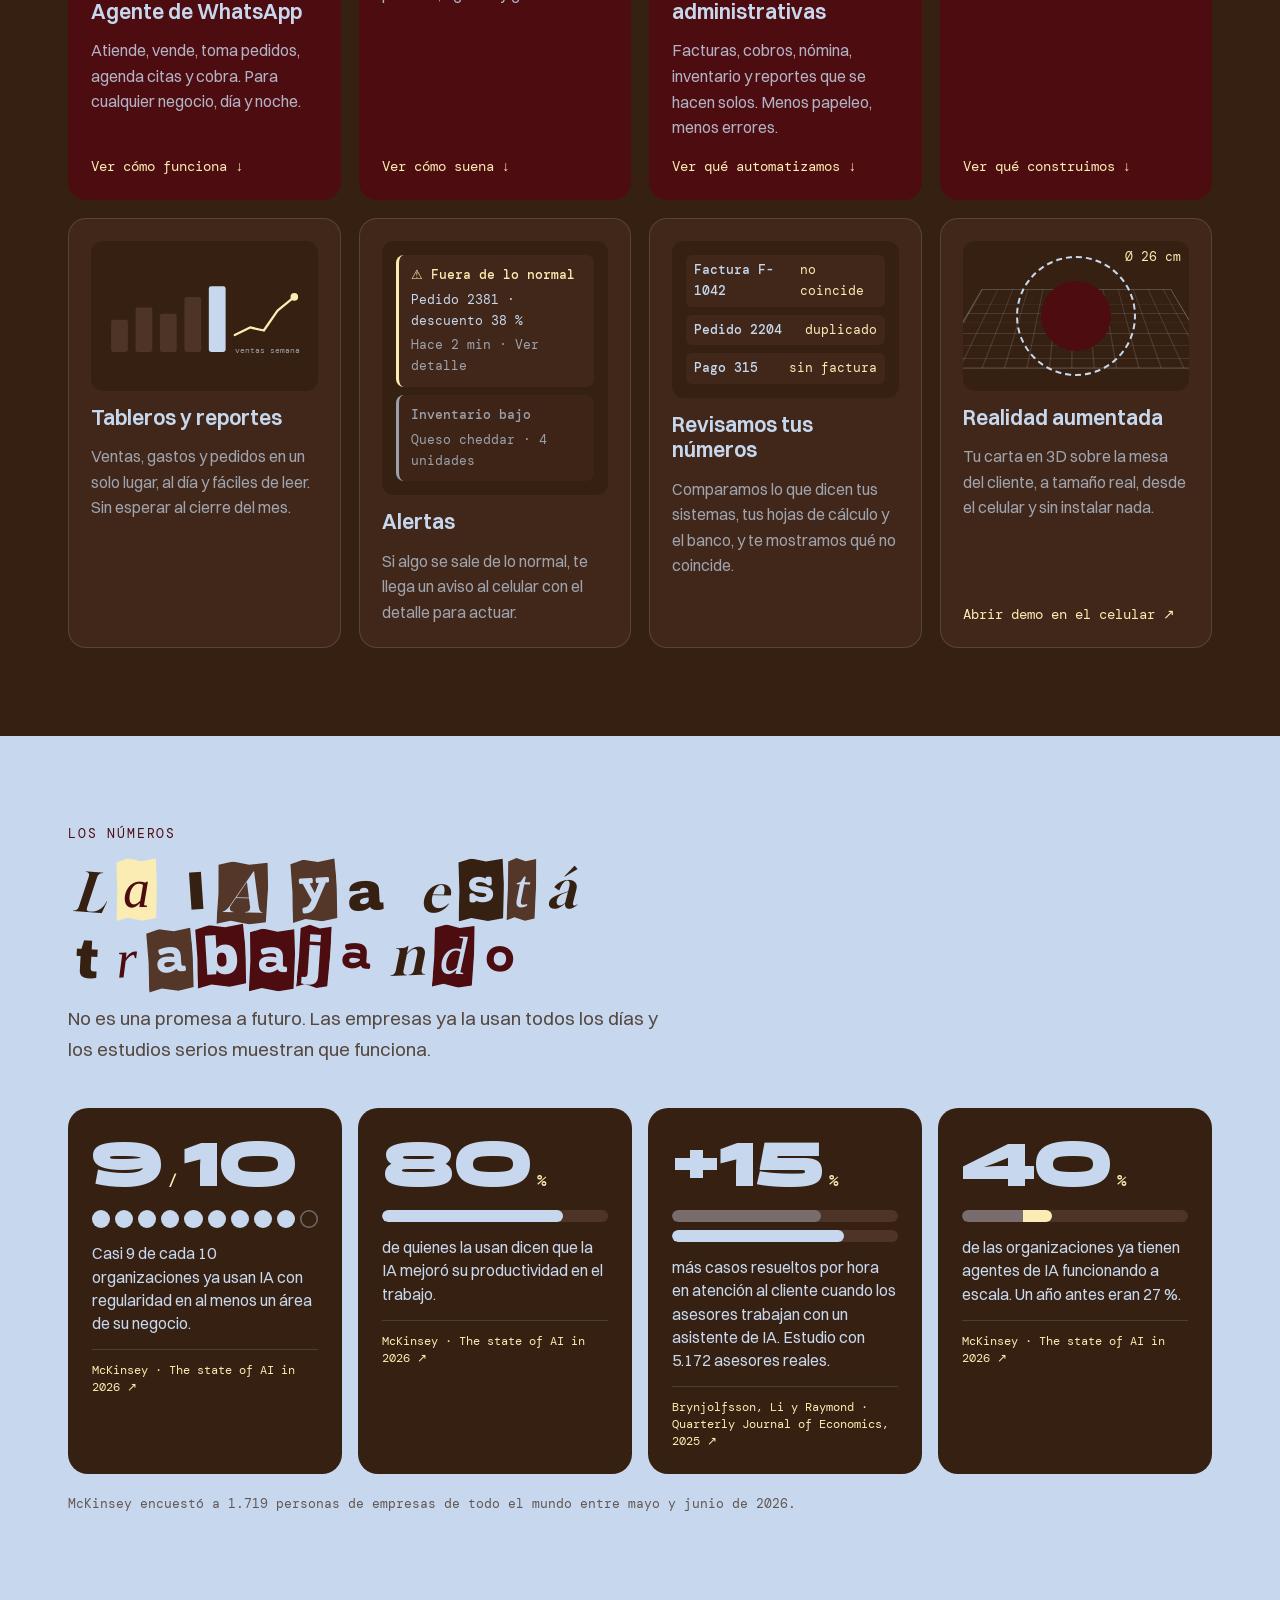
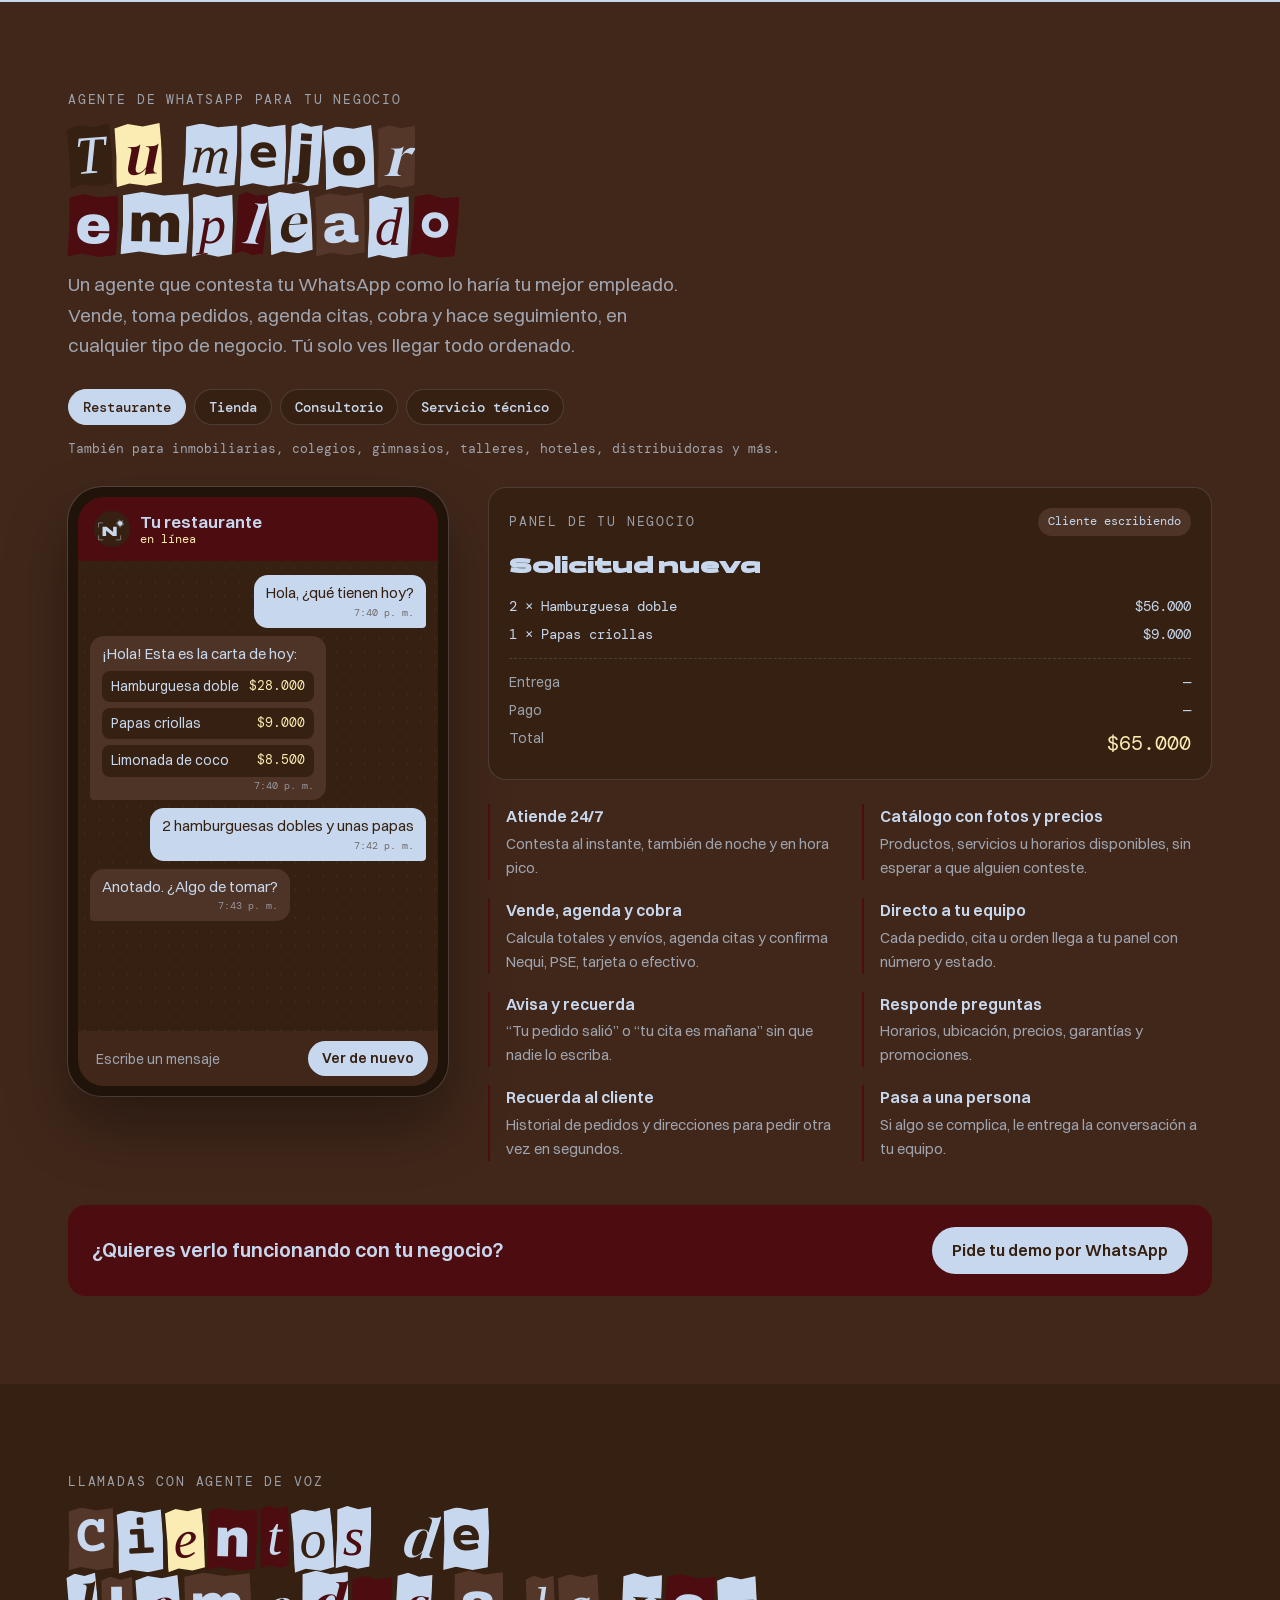
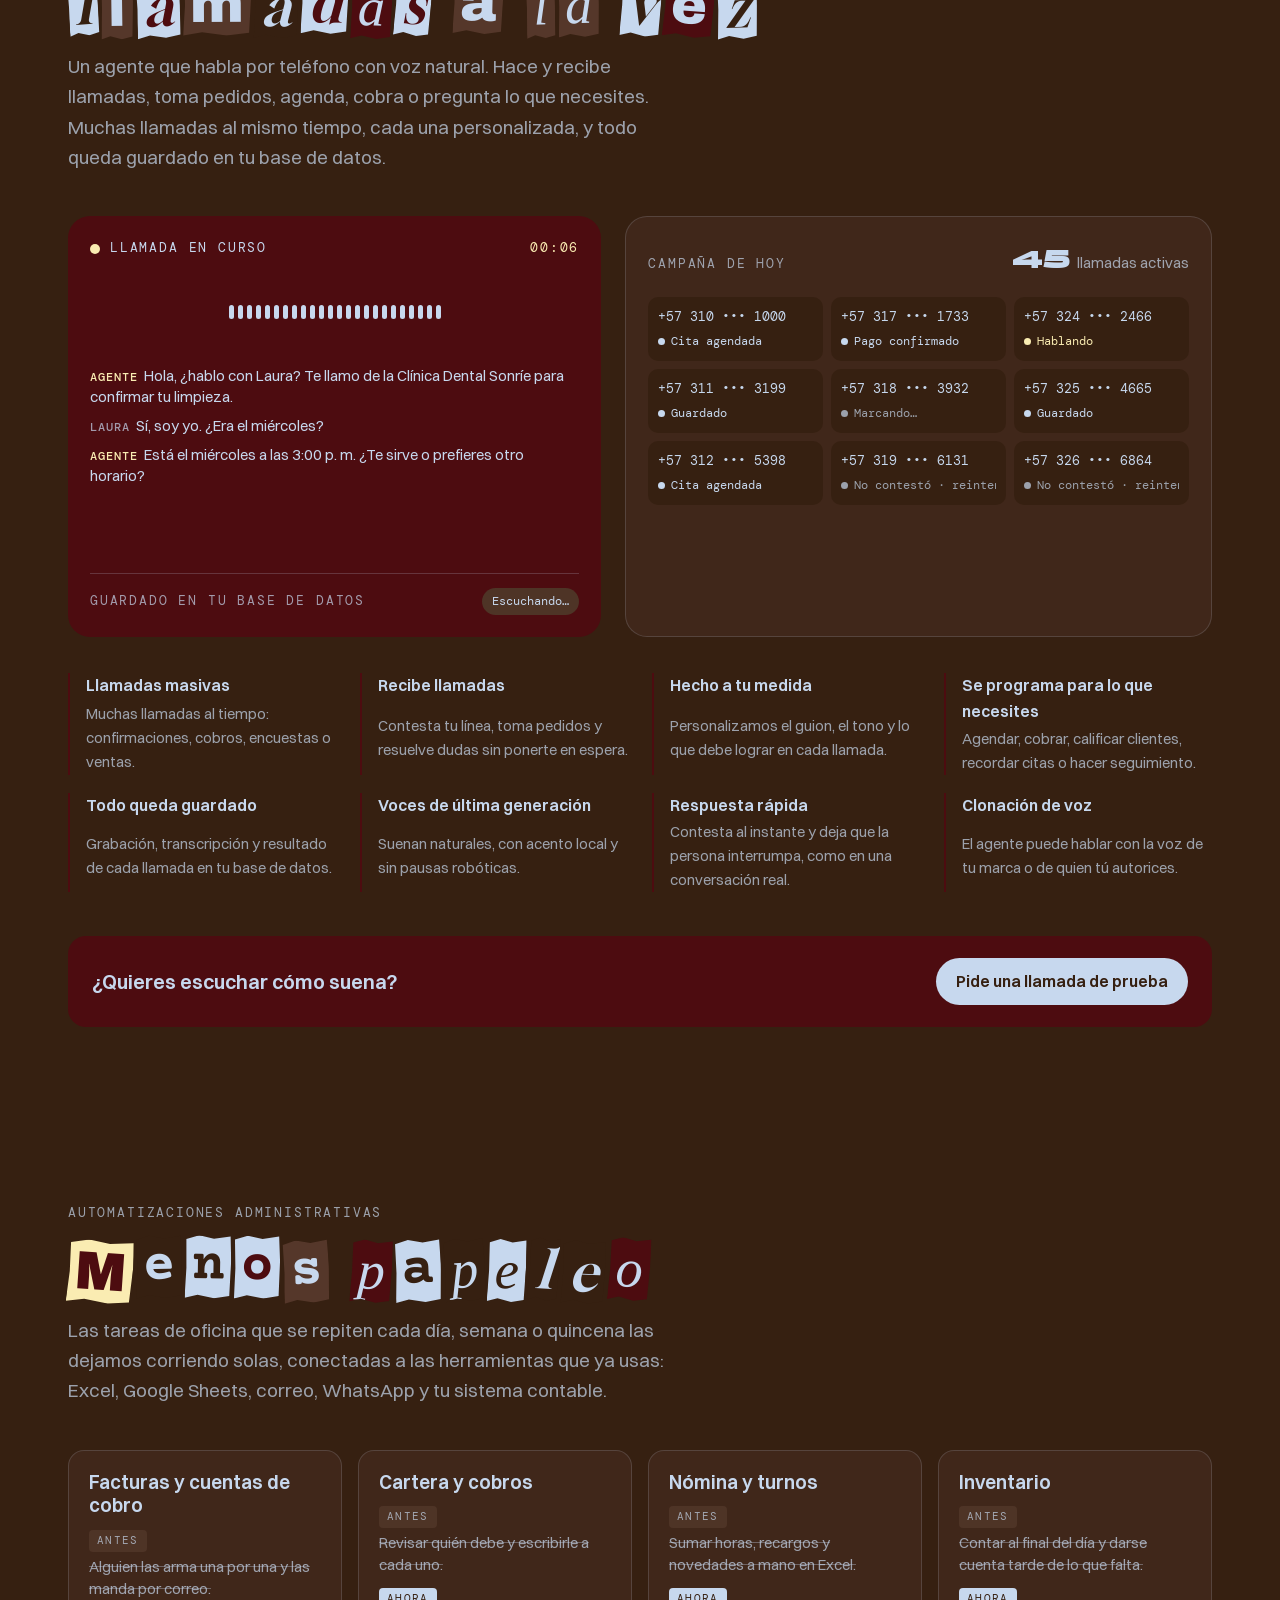
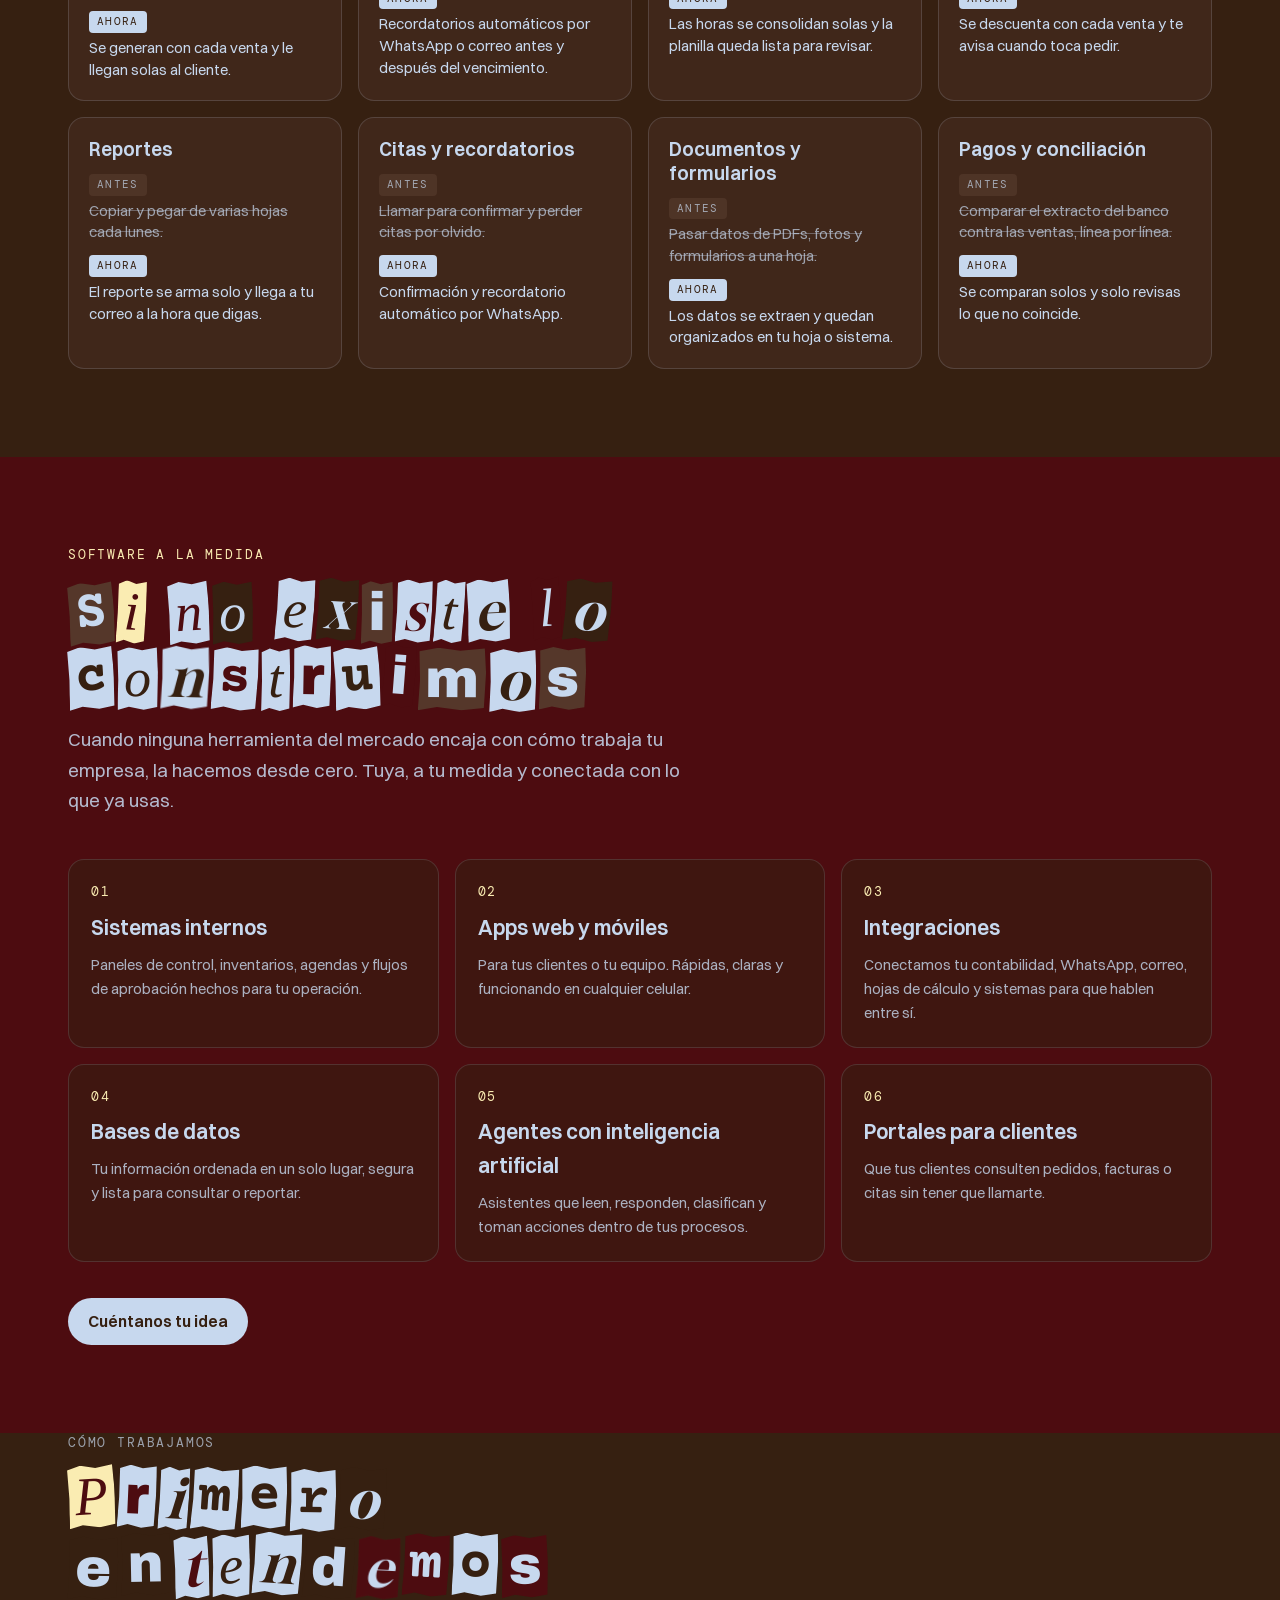
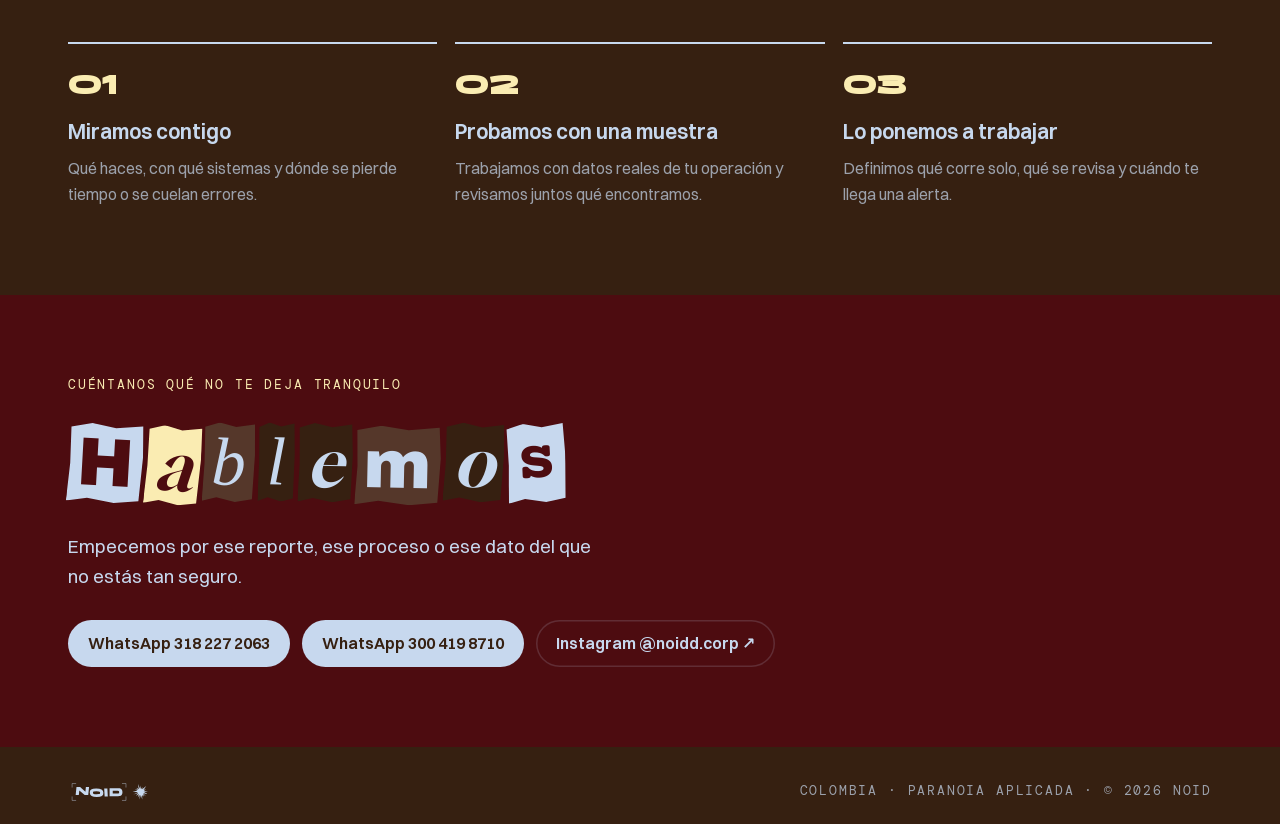
==== commit 14cc30ba: "Cifras de IA en una sola línea Co-Authored-By: Claude Opus 5.5 <noreply@anthropic.com>" ====
--- a/index.html
+++ b/index.html
@@ -290,7 +290,7 @@
 @media (max-width:1050px){.cifras{grid-template-columns:repeat(2,minmax(0,1fr))}}
 @media (max-width:560px){.cifras{grid-template-columns:minmax(0,1fr)}}
 .cifra{margin:0;background:var(--cafe);color:var(--azul);border-radius:20px;padding:24px;display:grid;gap:14px;align-content:start}
-.cifra .grande{font-family:var(--marca);font-size:clamp(44px,5vw,64px);line-height:1;color:var(--azul);display:flex;align-items:baseline;gap:6px;flex-wrap:wrap}
+.cifra .grande{font-family:var(--marca);font-size:clamp(44px,5vw,64px);line-height:1;color:var(--azul);display:flex;align-items:baseline;gap:6px;flex-wrap:nowrap;white-space:nowrap}
 .cifra .grande small{font-family:var(--dato);font-size:16px;color:var(--mant);font-weight:500}
 .cifra figcaption{font-size:16px;line-height:1.45}
 .puntos{display:grid;grid-template-columns:repeat(10,1fr);gap:5px;max-width:240px}
@@ -458,9 +458,9 @@
     </div>
     <div class="cifras">
       <figure class="cifra">
-        <div class="grande">9<small>de cada</small>10</div>
+        <div class="grande">9<small>/</small>10</div>
         <div class="puntos" aria-hidden="true"><i></i><i></i><i></i><i></i><i></i><i></i><i></i><i></i><i></i><i class="no"></i></div>
-        <figcaption>organizaciones ya usan IA con regularidad en al menos un área de su negocio.</figcaption>
+        <figcaption>Casi 9 de cada 10 organizaciones ya usan IA con regularidad en al menos un área de su negocio.</figcaption>
         <a class="fuente" href="https://www.mckinsey.com/capabilities/quantumblack/our-insights/the-state-of-ai" target="_blank" rel="noopener">McKinsey · The state of AI in 2026 ↗</a>
       </figure>
       <figure class="cifra">
@@ -477,9 +477,9 @@
         <a class="fuente" href="https://www.nber.org/papers/w31161" target="_blank" rel="noopener">Brynjolfsson, Li y Raymond · Quarterly Journal of Economics, 2025 ↗</a>
       </figure>
       <figure class="cifra">
-        <div class="grande">27<small>→</small>40<small>%</small></div>
+        <div class="grande">40<small>%</small></div>
         <div class="barra-c doble" aria-hidden="true"><span style="width:27%;opacity:.35"></span><span style="width:13%"></span></div>
-        <figcaption>de las organizaciones ya tienen agentes de IA funcionando a escala. Subió en solo un año.</figcaption>
+        <figcaption>de las organizaciones ya tienen agentes de IA funcionando a escala. Un año antes eran 27 %.</figcaption>
         <a class="fuente" href="https://www.mckinsey.com/capabilities/quantumblack/our-insights/the-state-of-ai" target="_blank" rel="noopener">McKinsey · The state of AI in 2026 ↗</a>
       </figure>
     </div>
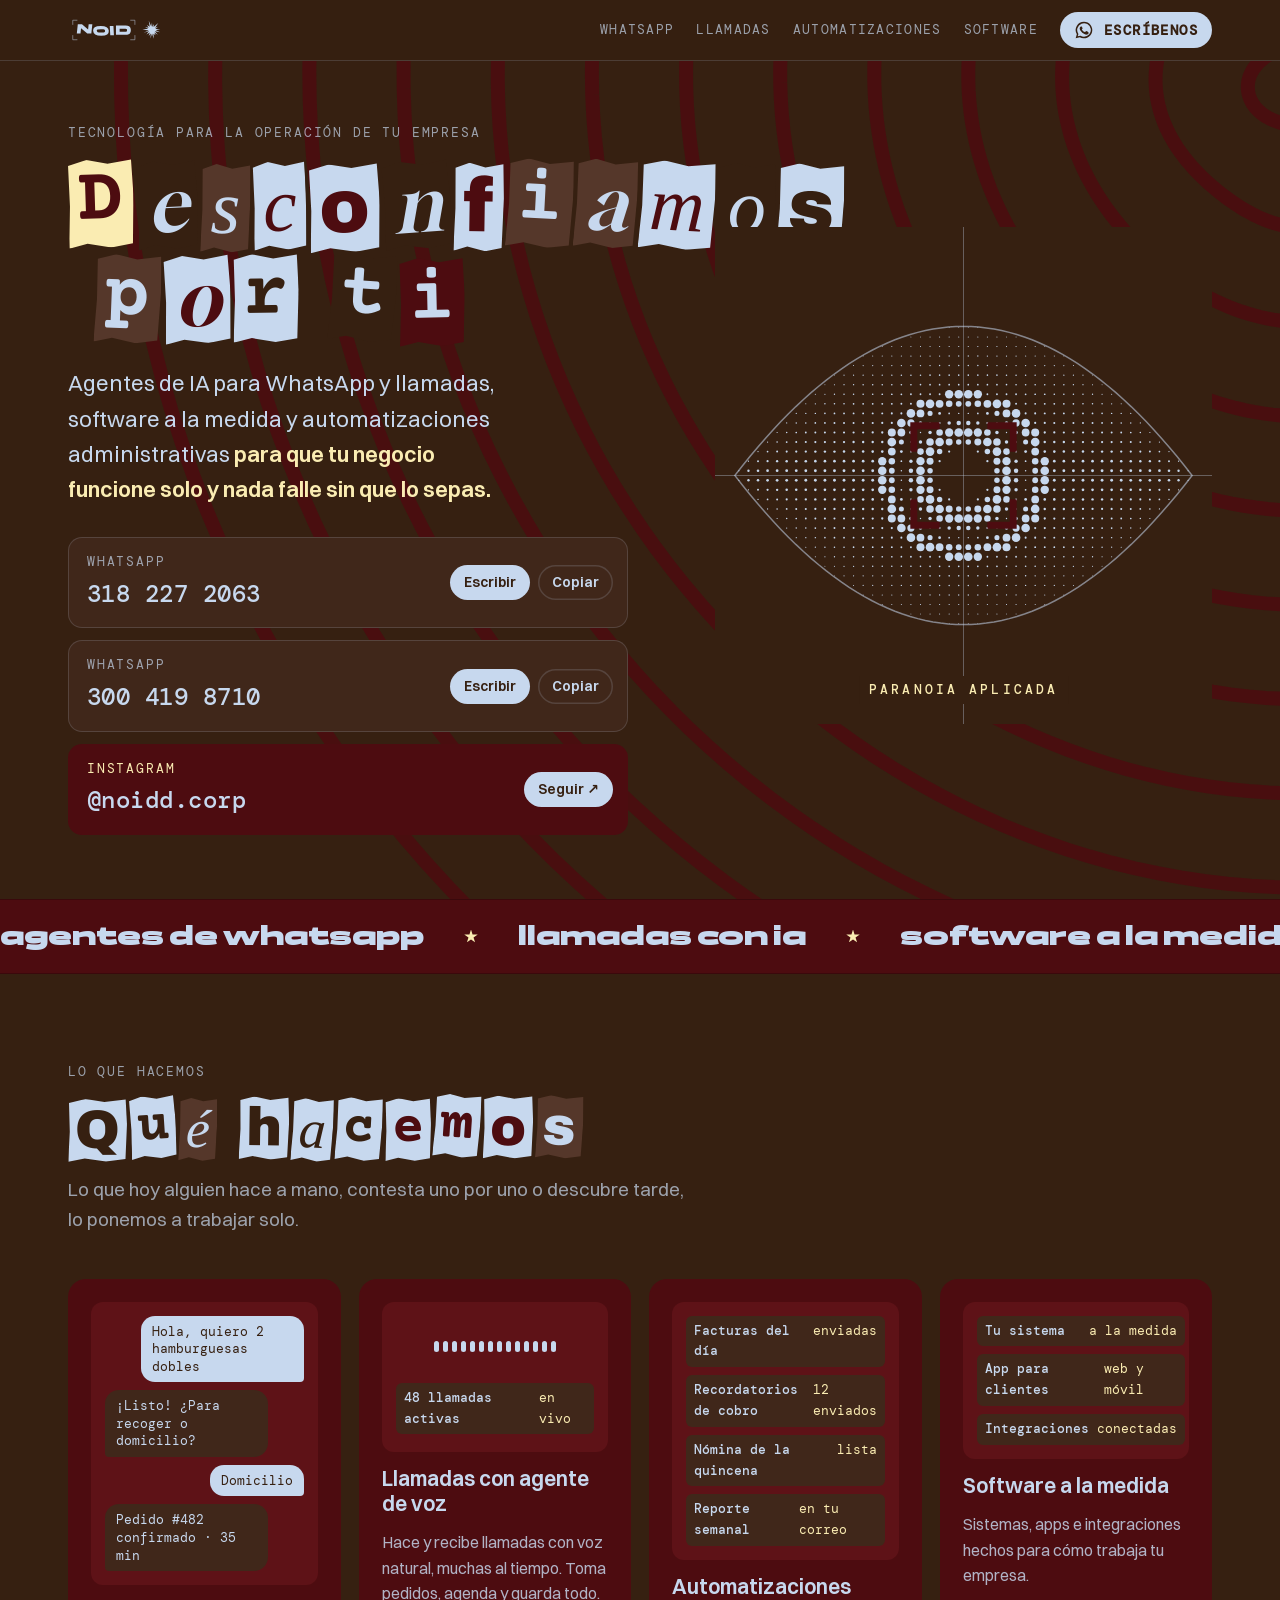
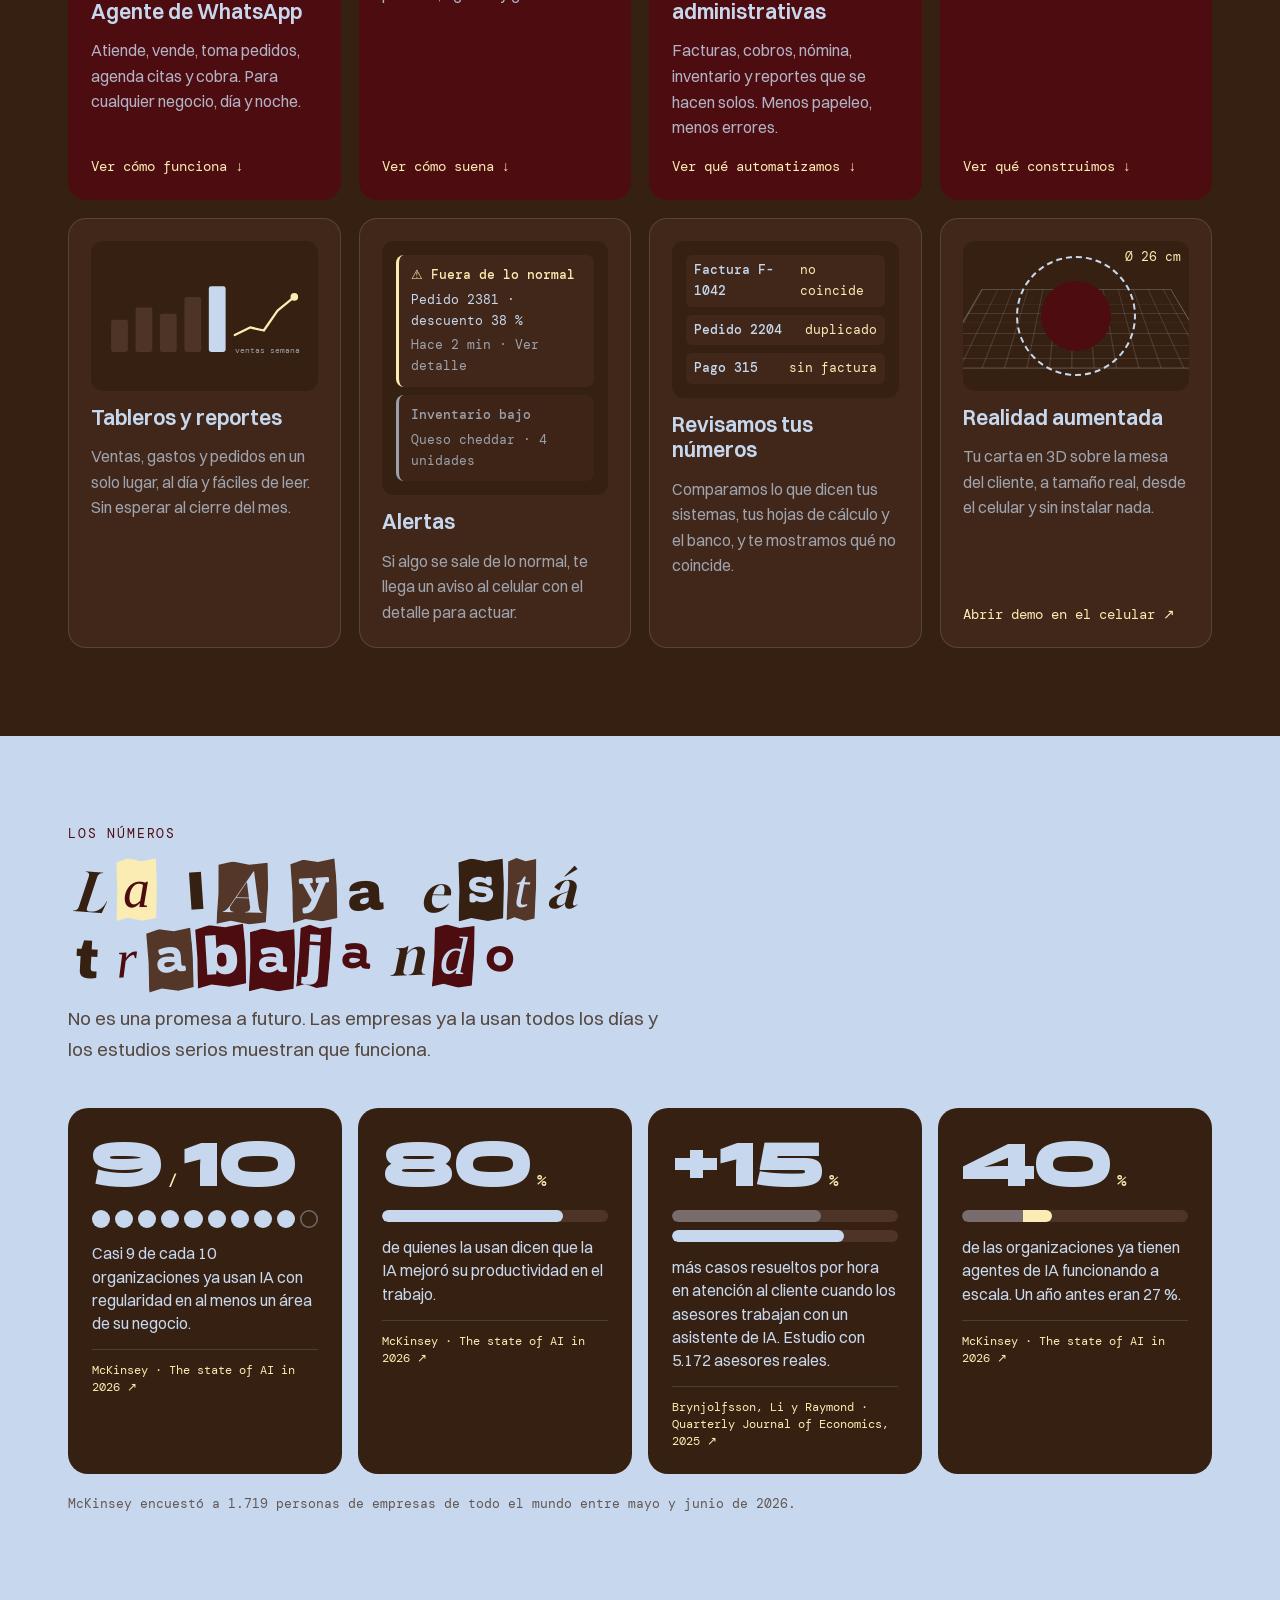
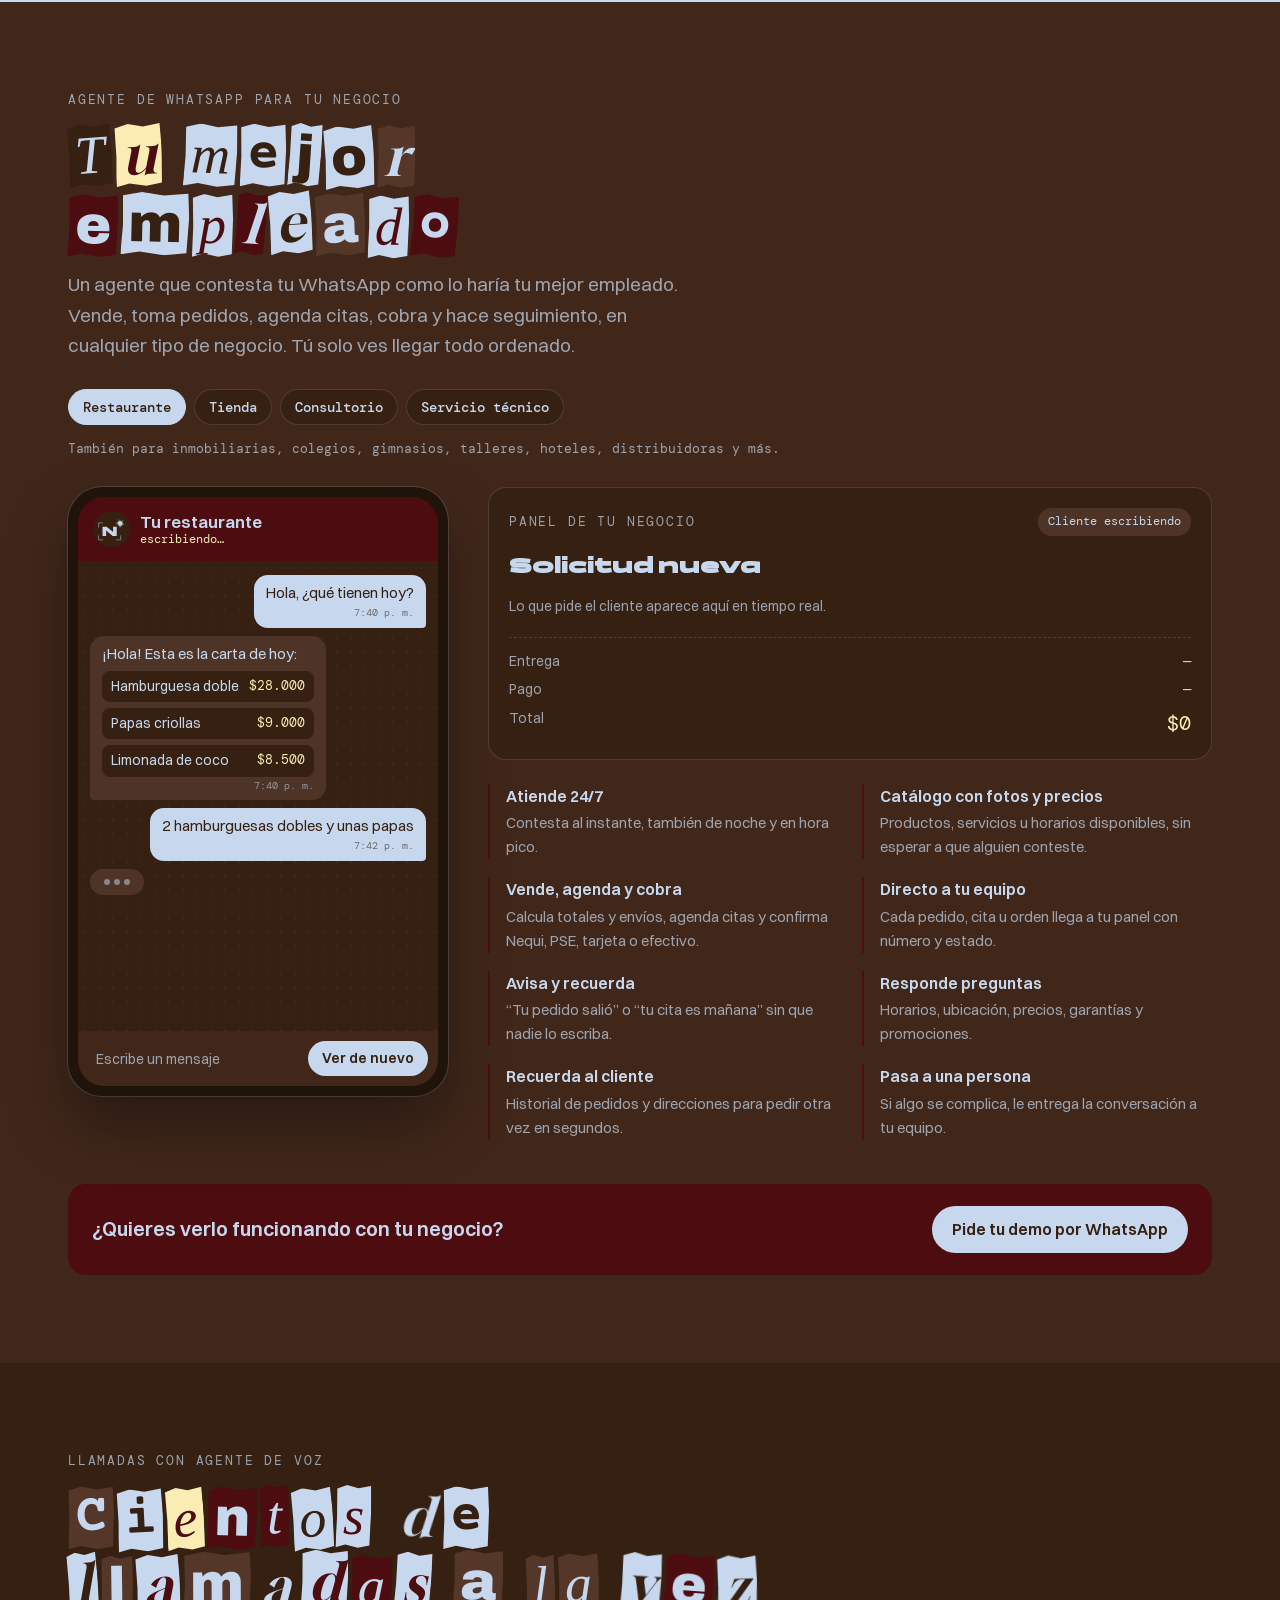
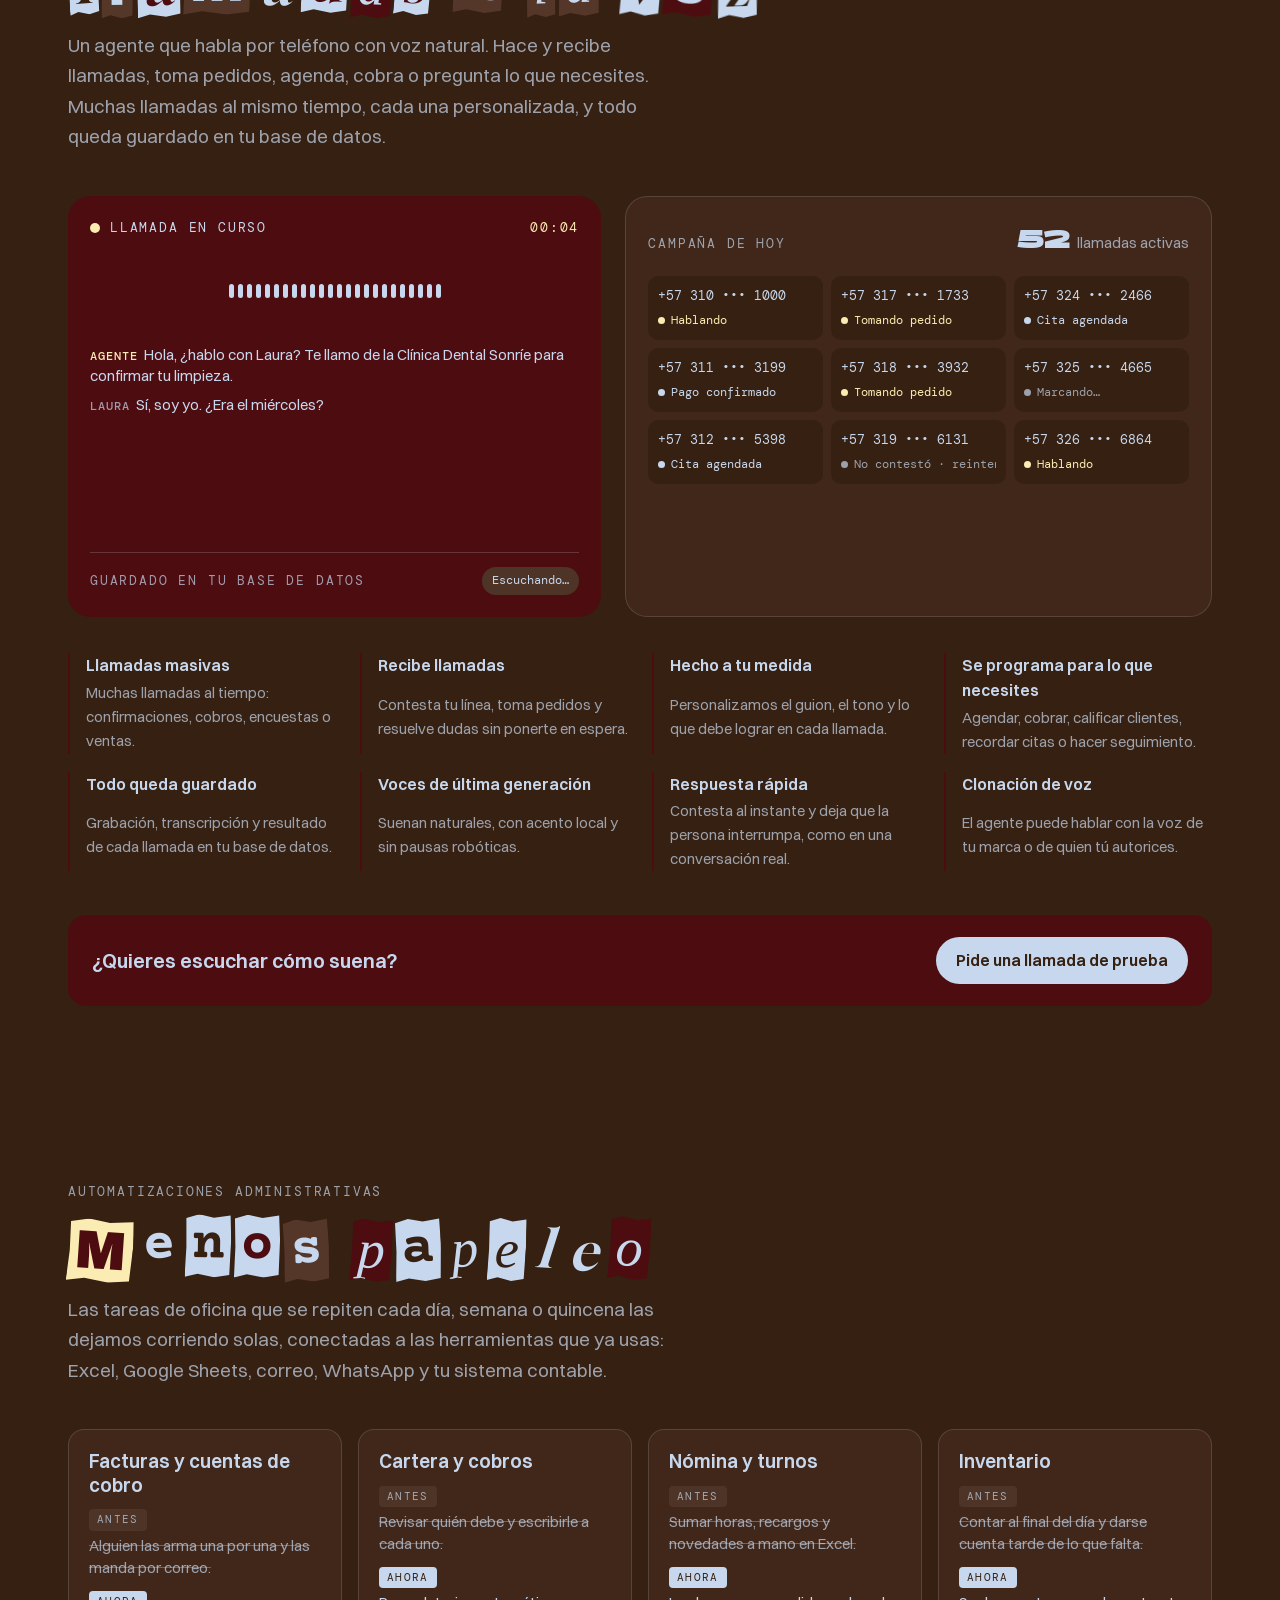
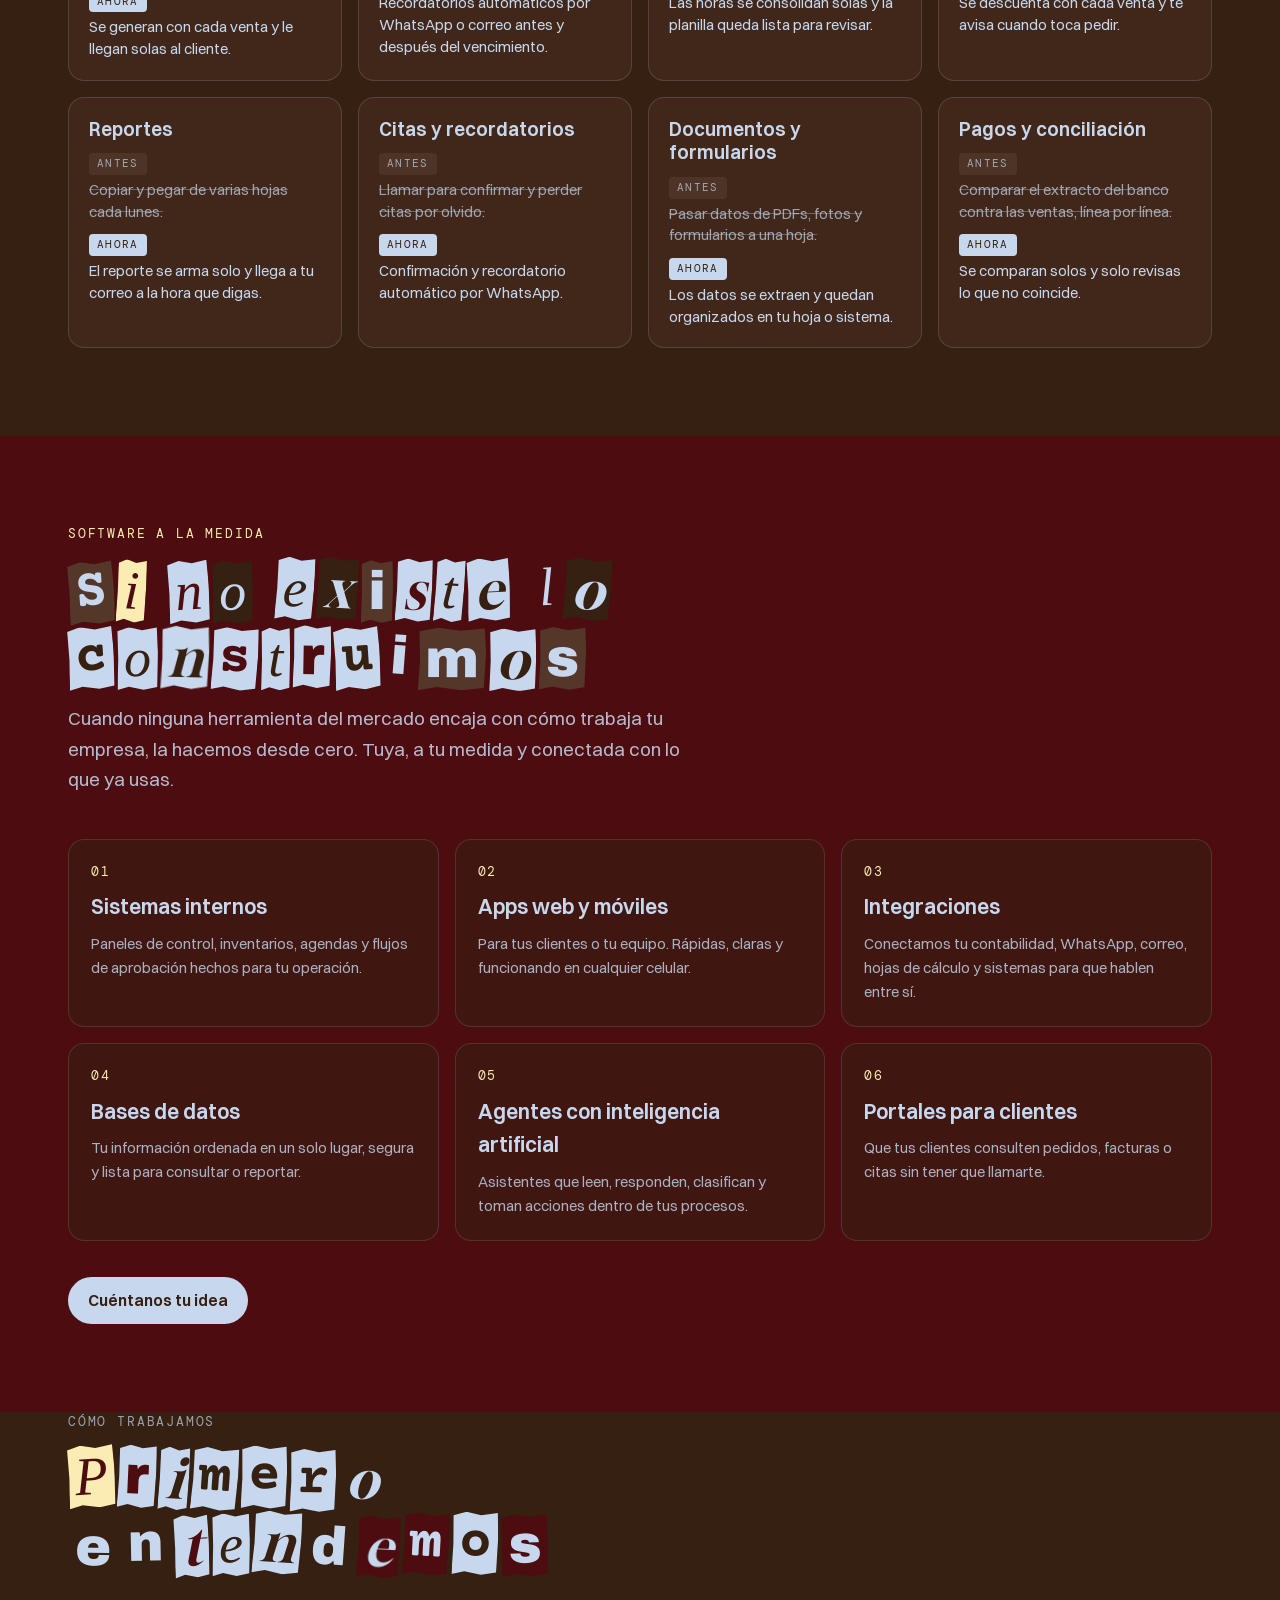
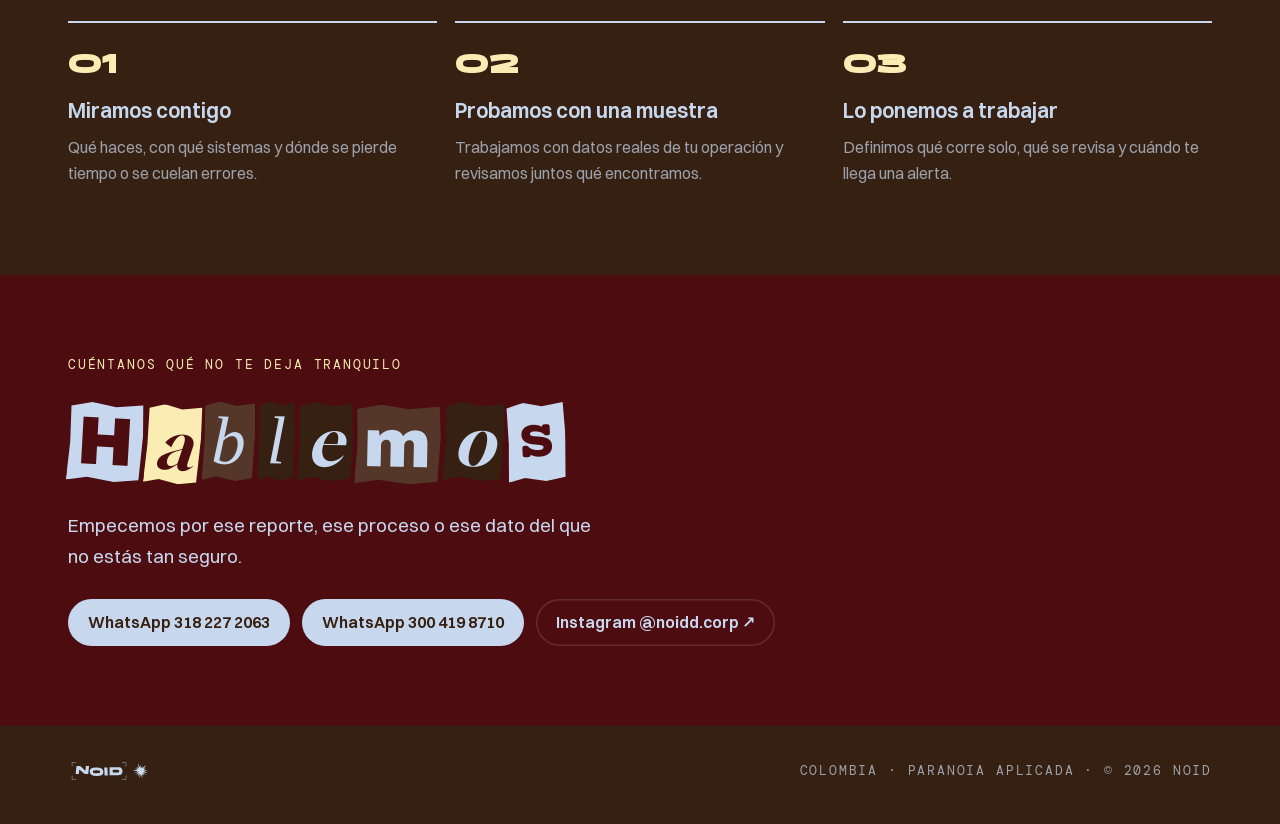
==== commit f6df813b: "Enlace de la demo AR al dominio noidcorp.com Co-Authored-By: Claude Opus 5.5 <noreply@anthropic.com>" ====
--- a/index.html
+++ b/index.html
@@ -439,7 +439,7 @@
         <h3>Revisamos tus números</h3>
         <p>Comparamos lo que dicen tus sistemas, tus hojas de cálculo y el banco, y te mostramos qué no coincide.</p>
       </article>
-      <a class="serv" href="https://noid-corp.github.io/demo-ar/muestra/" target="_blank" rel="noopener">
+      <a class="serv" href="https://noidcorp.com/demo-ar/muestra/" target="_blank" rel="noopener">
         <div class="vis ar"><div class="mesa"></div><div class="plato"></div><span class="med">Ø 26 cm</span></div>
         <h3>Realidad aumentada</h3>
         <p>Tu carta en 3D sobre la mesa del cliente, a tamaño real, desde el celular y sin instalar nada.</p>
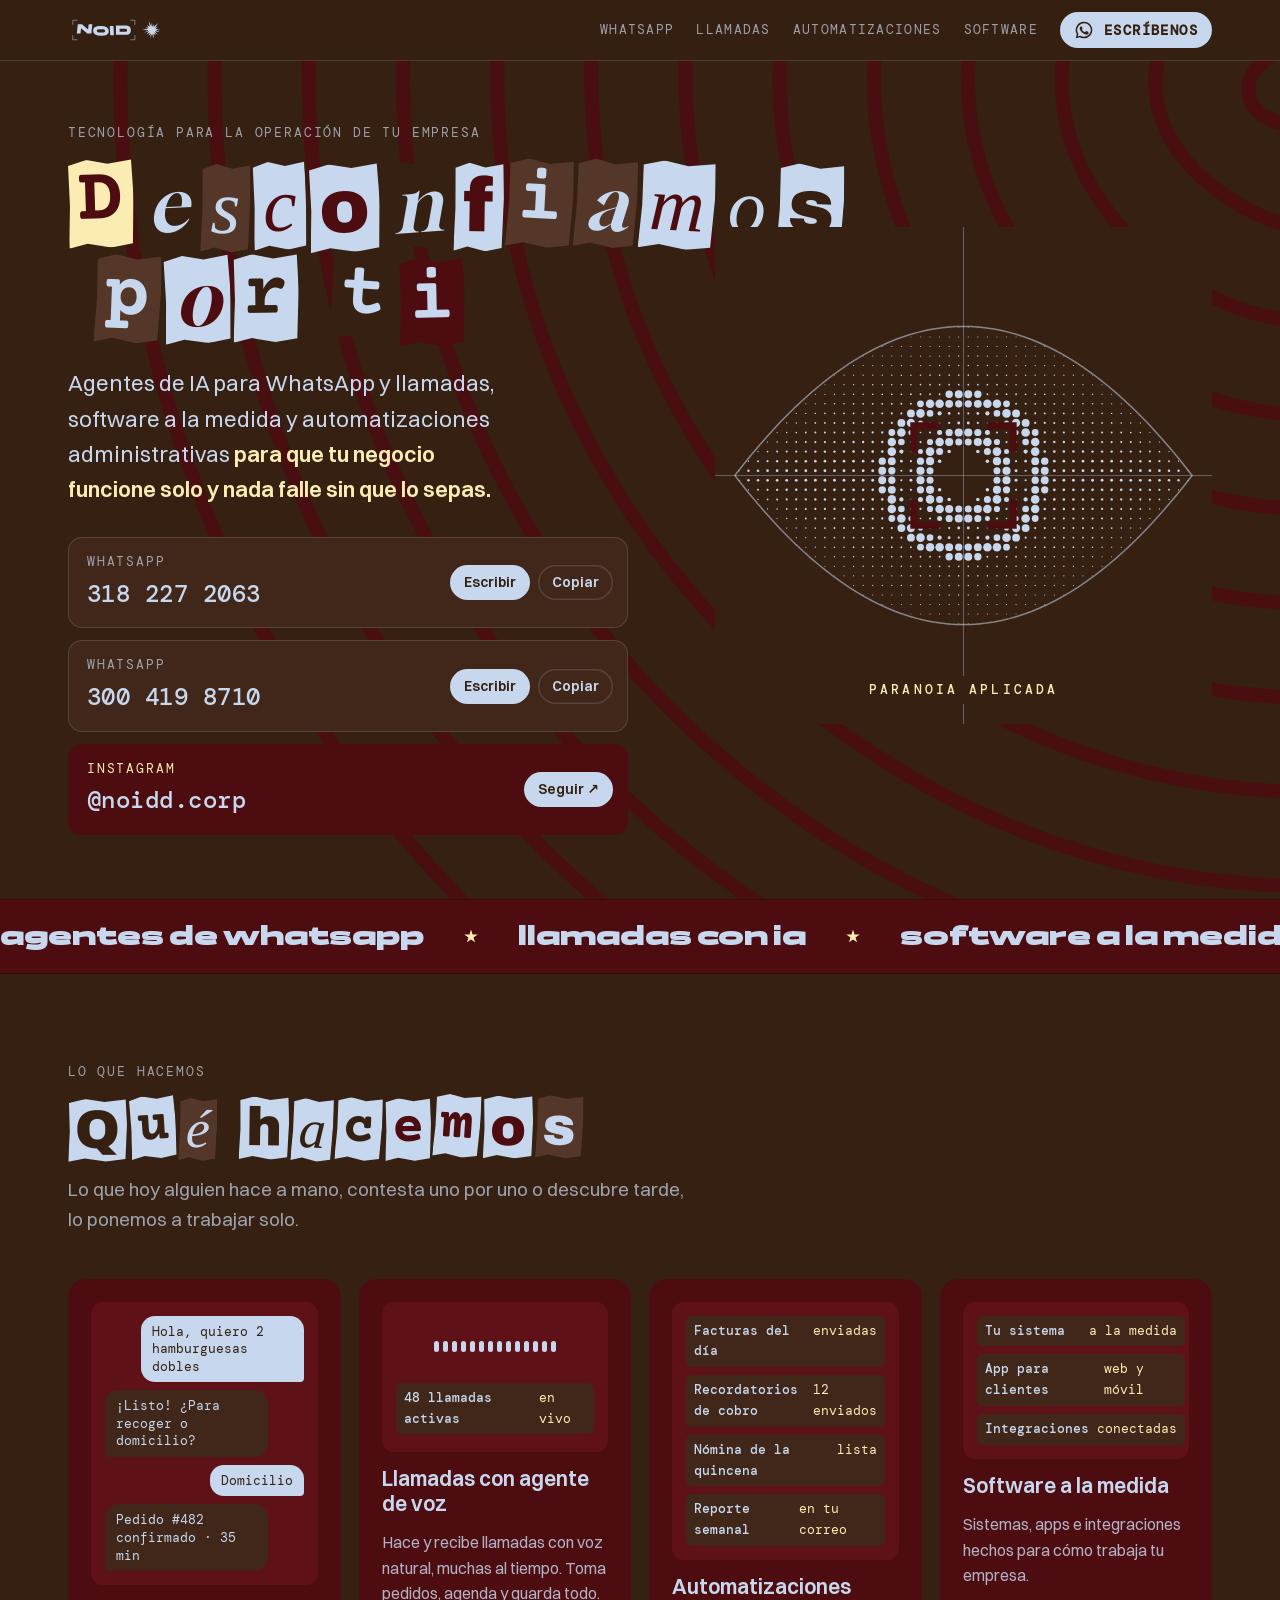
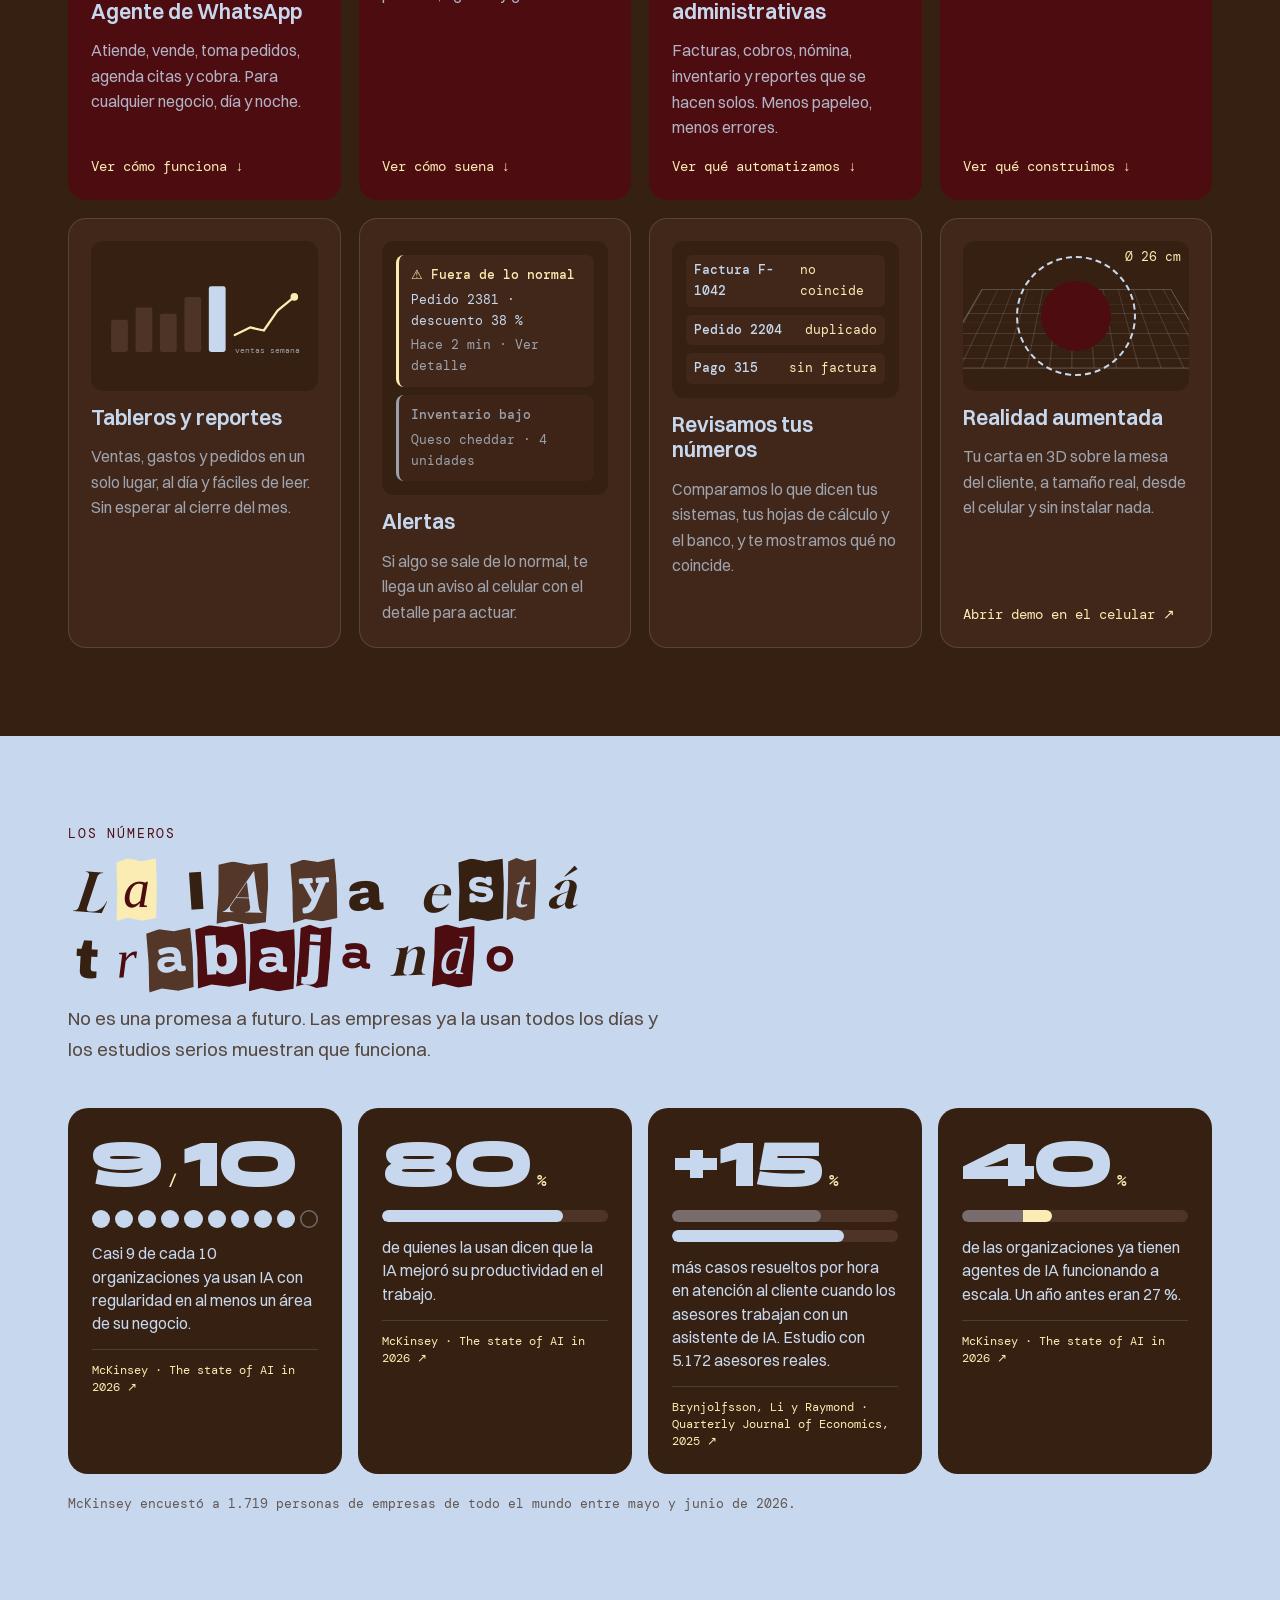
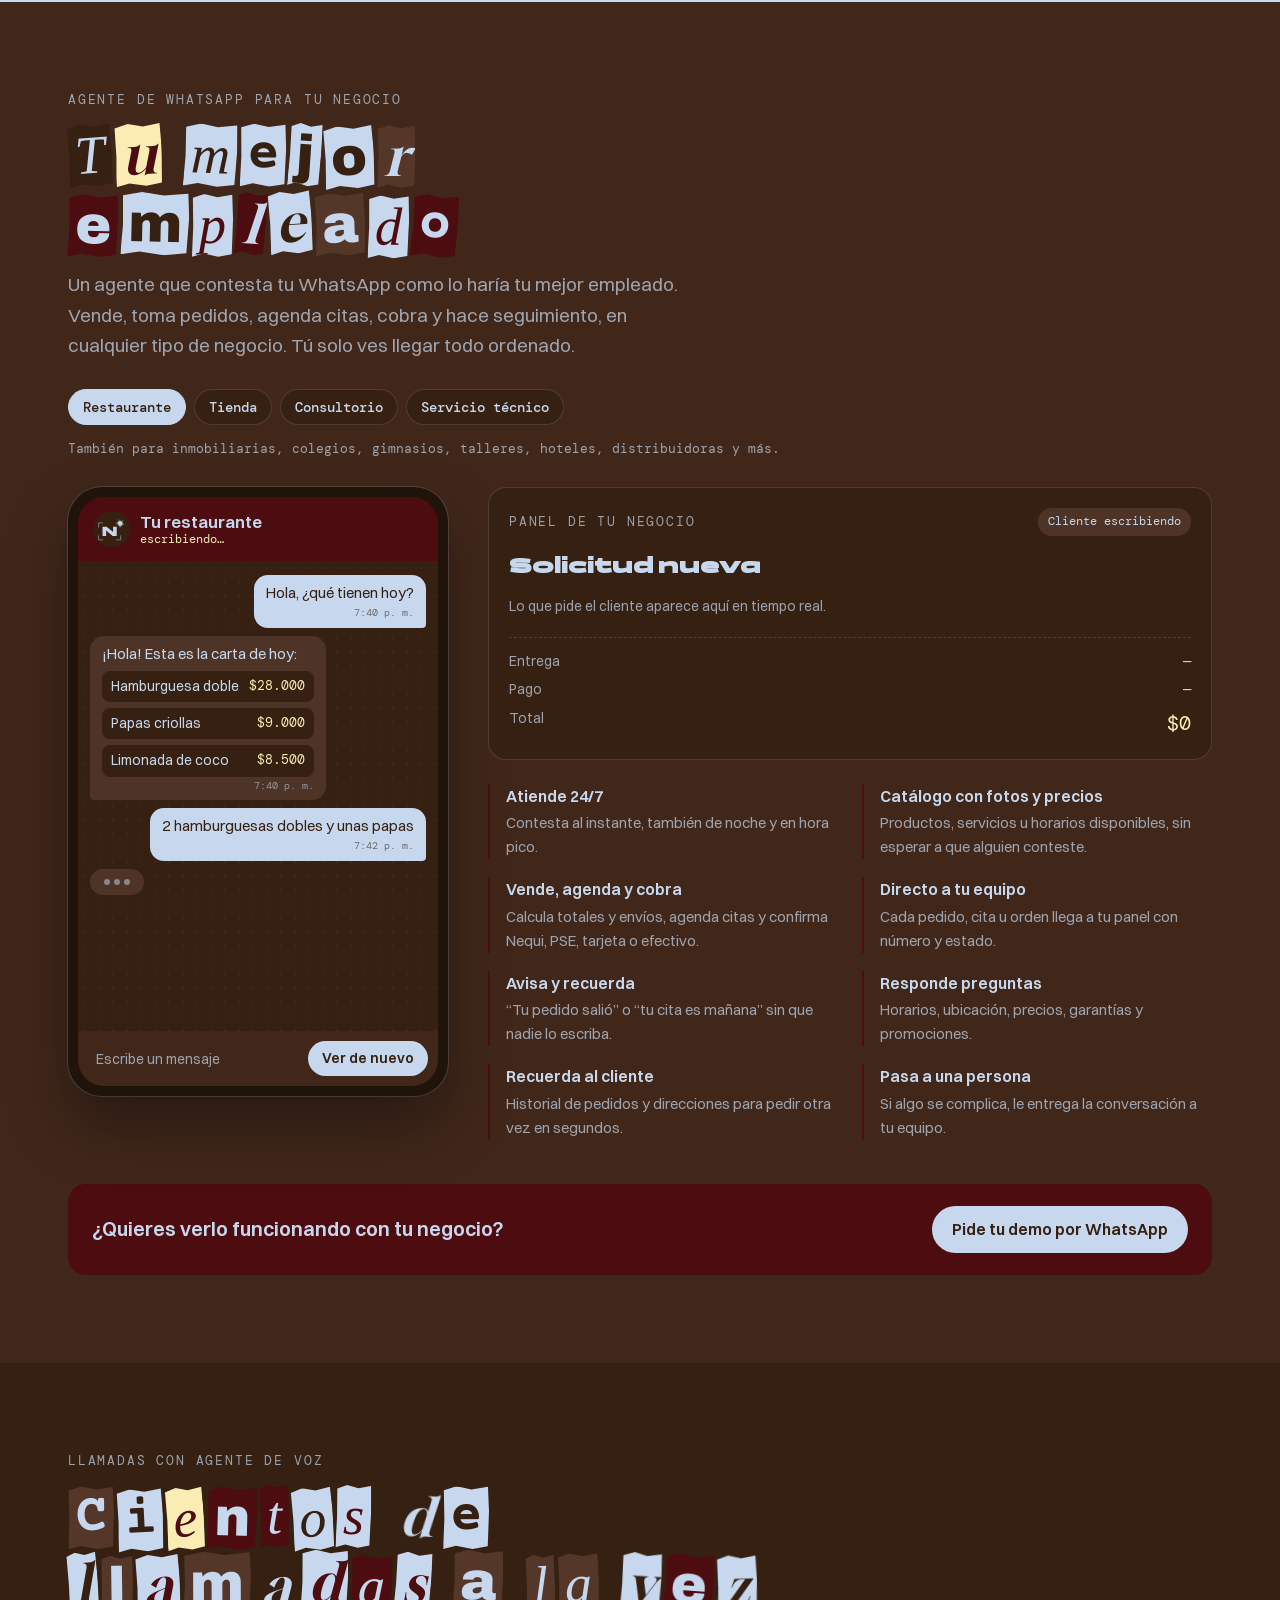
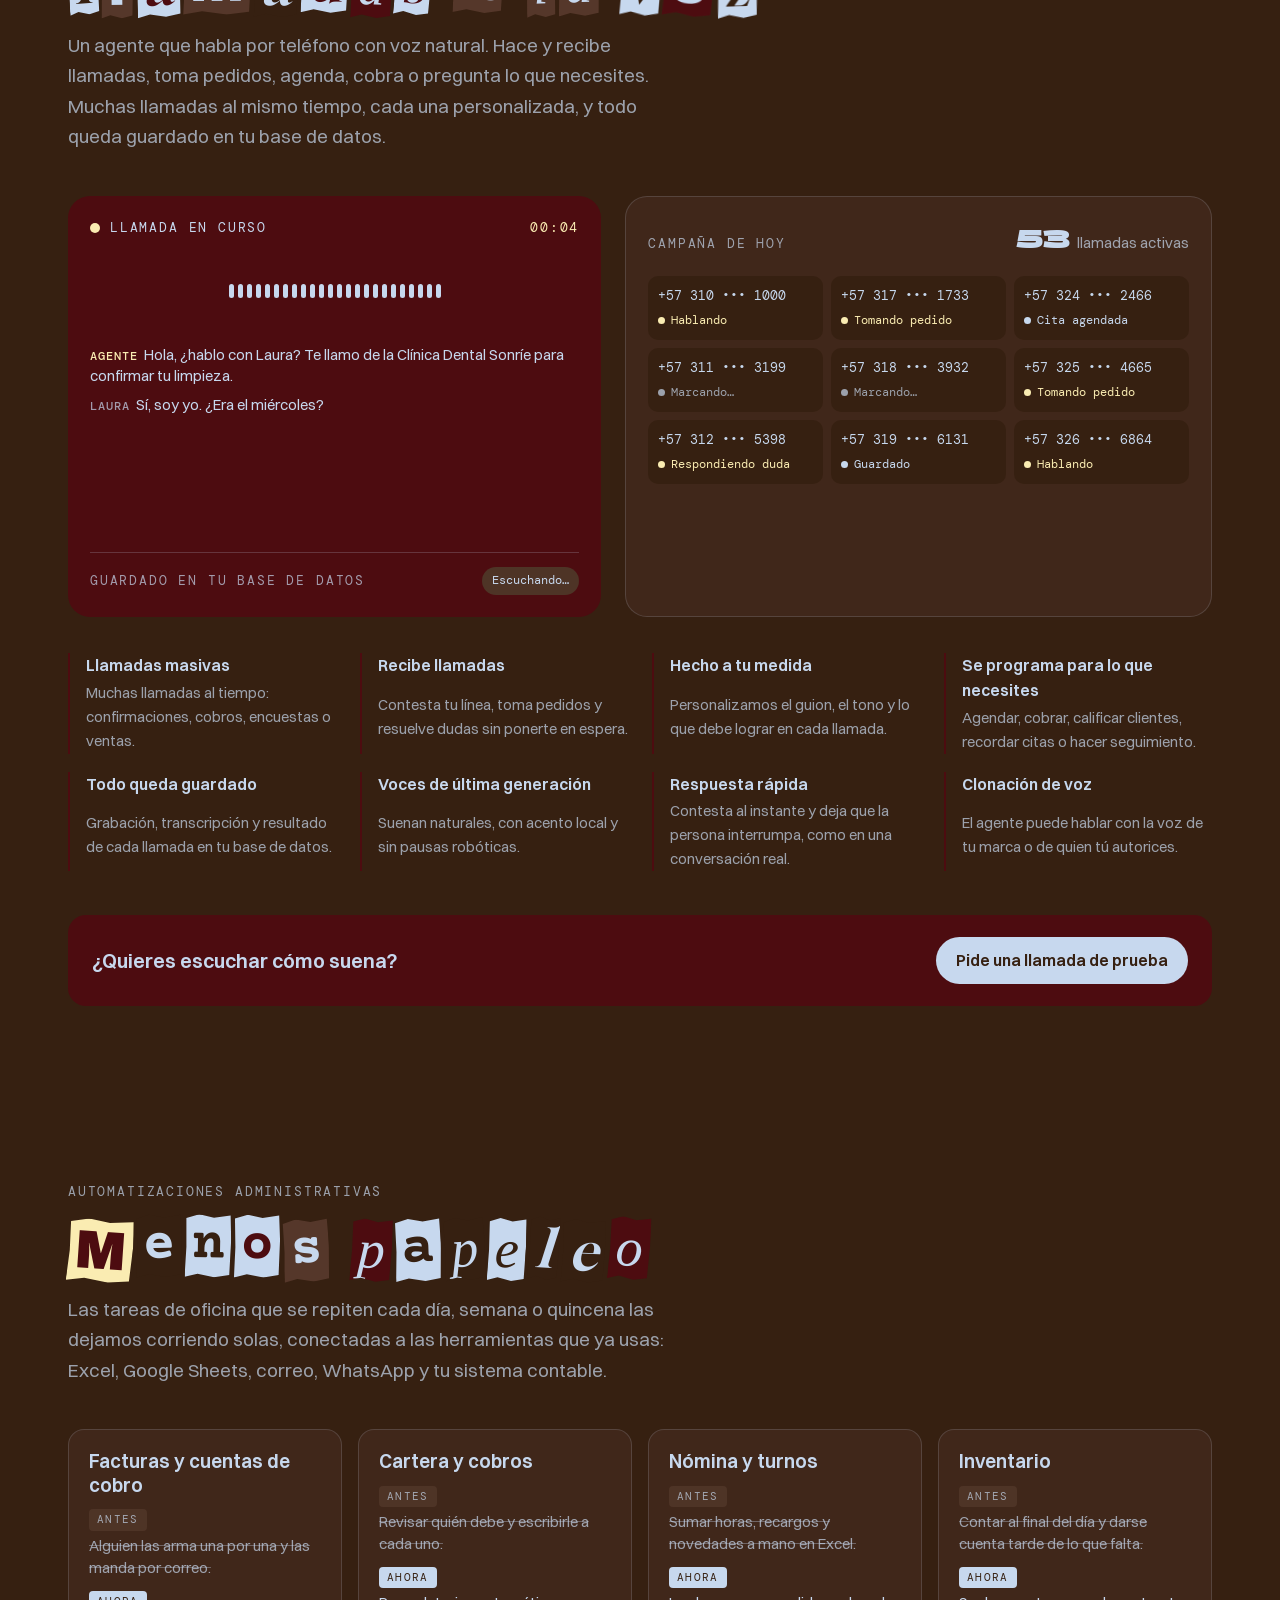
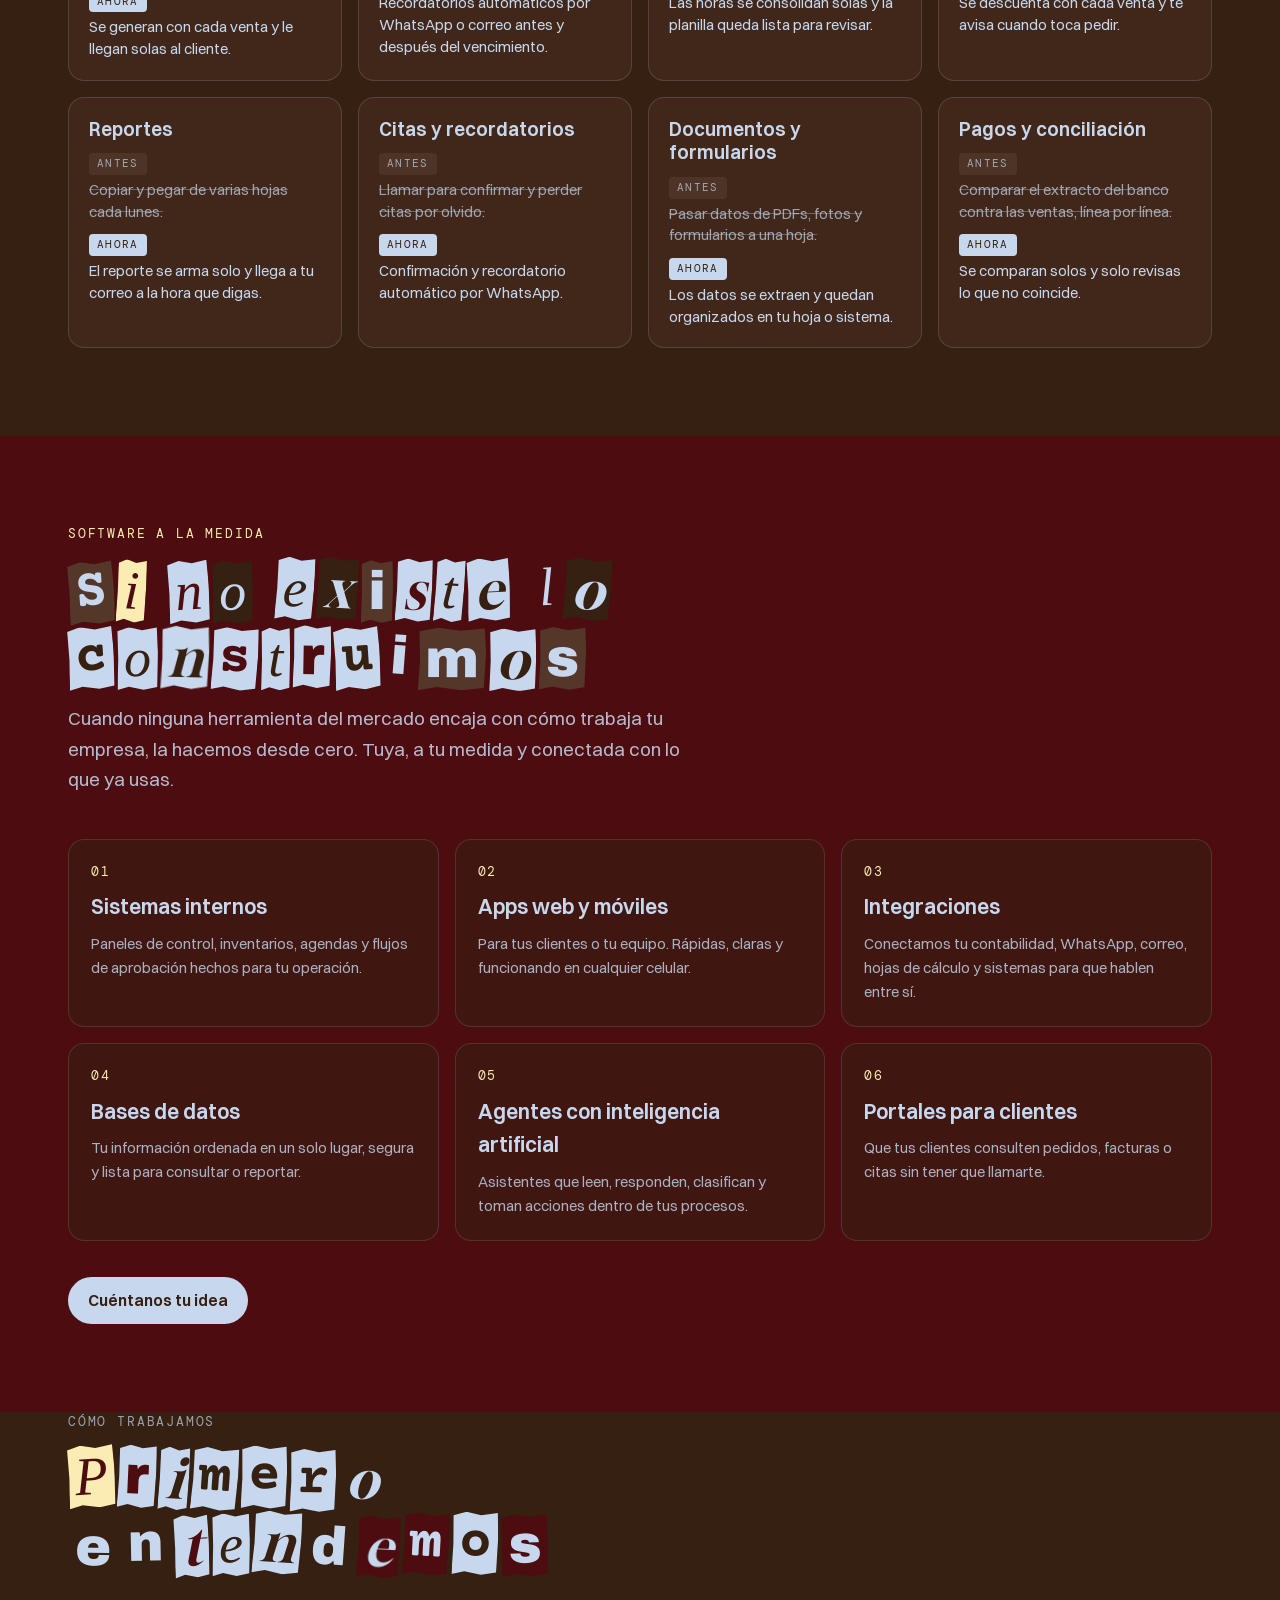
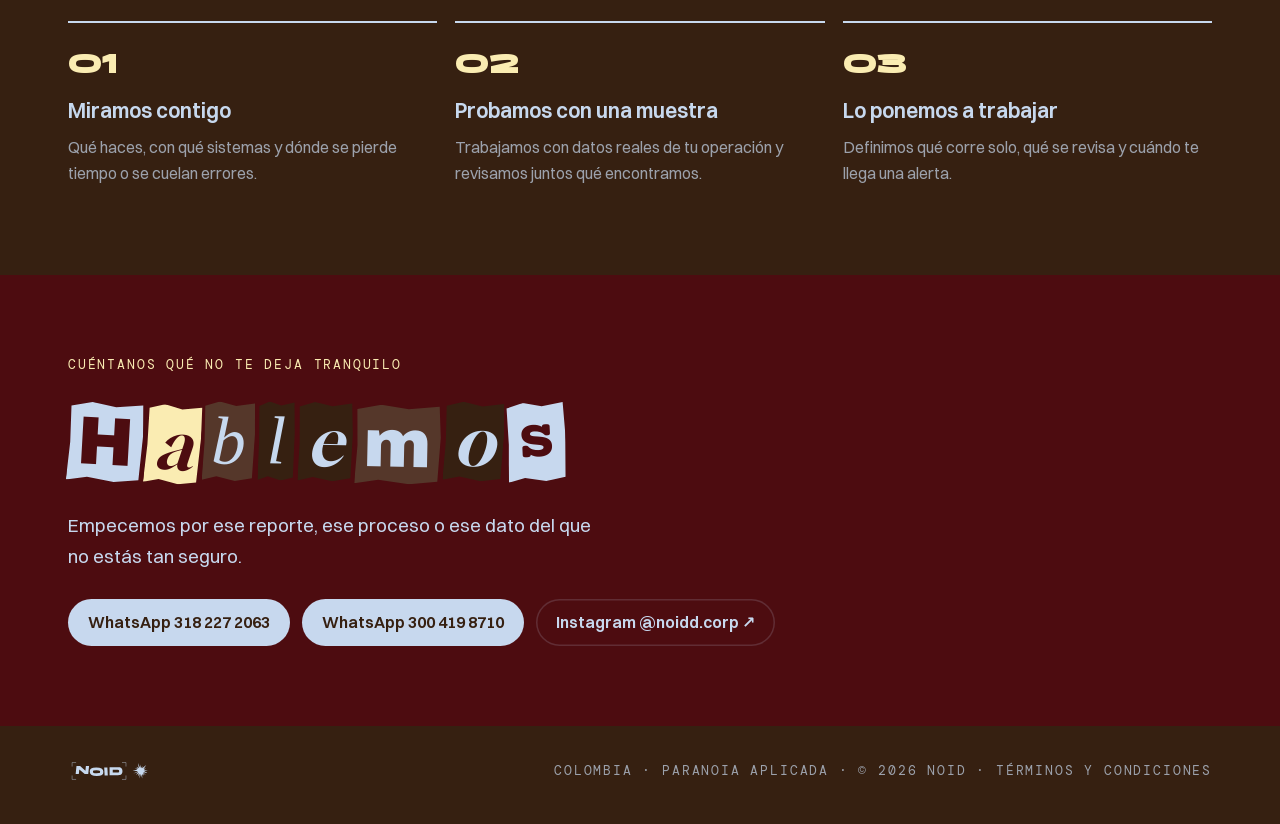
==== commit 696a31ad: "Términos y condiciones (borrador, sin publicar) Página /terminos/ con el estilo del sitio: resumen «" ====
--- a/index.html
+++ b/index.html
@@ -649,7 +649,7 @@
 <footer>
   <div class="ancho">
     <svg xmlns="http://www.w3.org/2000/svg" viewBox="0 0 1457 442"><g transform="translate(129.57 291.58)"><path fill="#C7D8EE" d="M54.43 -18.00L0.43 -18.00L14.77 -154.40L76.17 -154.40L166.61 -76.80L174.77 -154.40L228.77 -154.40L214.43 -18.00L154.43 -18.00L62.82 -97.80L54.43 -18.00ZM447.84 -4.20Q421.64 13.00 360.84 13.00Q300.04 13.00 271.44 -4.20Q242.84 -21.40 240.27 -58.20Q237.69 -95.00 263.89 -112.20Q290.09 -129.40 350.89 -129.40Q411.69 -129.40 440.29 -112.20Q468.89 -95.00 471.47 -58.20Q474.04 -21.40 447.84 -4.20ZM357.63 -33.00Q382.63 -33.00 395.07 -35.20Q407.52 -37.40 412.35 -42.70Q417.18 -48.00 416.47 -58.20Q415.75 -68.40 410.18 -73.70Q404.61 -79.00 391.86 -81.20Q379.10 -83.40 354.10 -83.40Q317.50 -83.40 305.36 -78.30Q293.22 -73.20 294.27 -58.20Q295.31 -43.20 308.17 -38.10Q321.03 -33.00 357.63 -33.00ZM546.97 8.00L492.97 8.00L485.82 -128.40L539.82 -128.40L546.97 8.00ZM719.20 0.00L577.20 0.00L577.20 -136.40L719.20 -136.40Q736.20 -136.40 749.30 -133.20Q762.40 -130.00 773.40 -122.60Q784.40 -115.20 790.20 -101.50Q796.00 -87.80 796.00 -68.40Q796.00 -52.20 792.00 -39.90Q788.00 -27.60 781.20 -20.10Q774.40 -12.60 764.30 -8.00Q754.20 -3.40 743.40 -1.70Q732.60 0.00 719.20 0.00ZM631.20 -90.40L631.20 -46.00L713.80 -46.00Q728.60 -46.00 734.30 -50.00Q740.00 -54.00 740.00 -68.40Q740.00 -82.40 734.20 -86.40Q728.40 -90.40 713.80 -90.40L631.20 -90.40Z"/><path fill="none" stroke="#C7D8EE" stroke-width="7.00" d="M-59.57 -146.40V-214.40H8.43M788.00 -214.40H856.00V-146.40M-59.57 5.00V73.00H8.43M788.00 73.00H856.00V5.00"/><polygon fill="#C7D8EE" points="1107.76,-180.79 1113.02,-116.43 1134.96,-157.15 1131.90,-115.92 1200.44,-171.90 1154.64,-105.38 1194.88,-117.30 1156.89,-84.53 1230.42,-80.99 1163.79,-68.02 1228.49,-37.13 1149.48,-50.51 1194.58,-0.32 1143.03,-34.77 1160.62,6.26 1130.67,-13.63 1132.82,56.59 1108.63,-18.85 1086.37,56.31 1090.05,-18.49 1058.15,17.60 1075.31,-35.34 1025.82,-4.32 1063.46,-51.77 981.68,-29.65 1060.12,-64.43 967.74,-79.62 1051.07,-90.24 1005.42,-115.71 1057.64,-103.85 1033.83,-144.36 1074.32,-118.53 1060.55,-206.08 1096.42,-122.23"/></g></svg>
-    <span class="mono">Colombia · Paranoia aplicada · © 2026 NOID</span>
+    <span class="mono">Colombia · Paranoia aplicada · © 2026 NOID · <a href="terminos/" style="text-decoration:none;color:inherit">Términos y condiciones</a></span>
   </div>
 </footer>
 
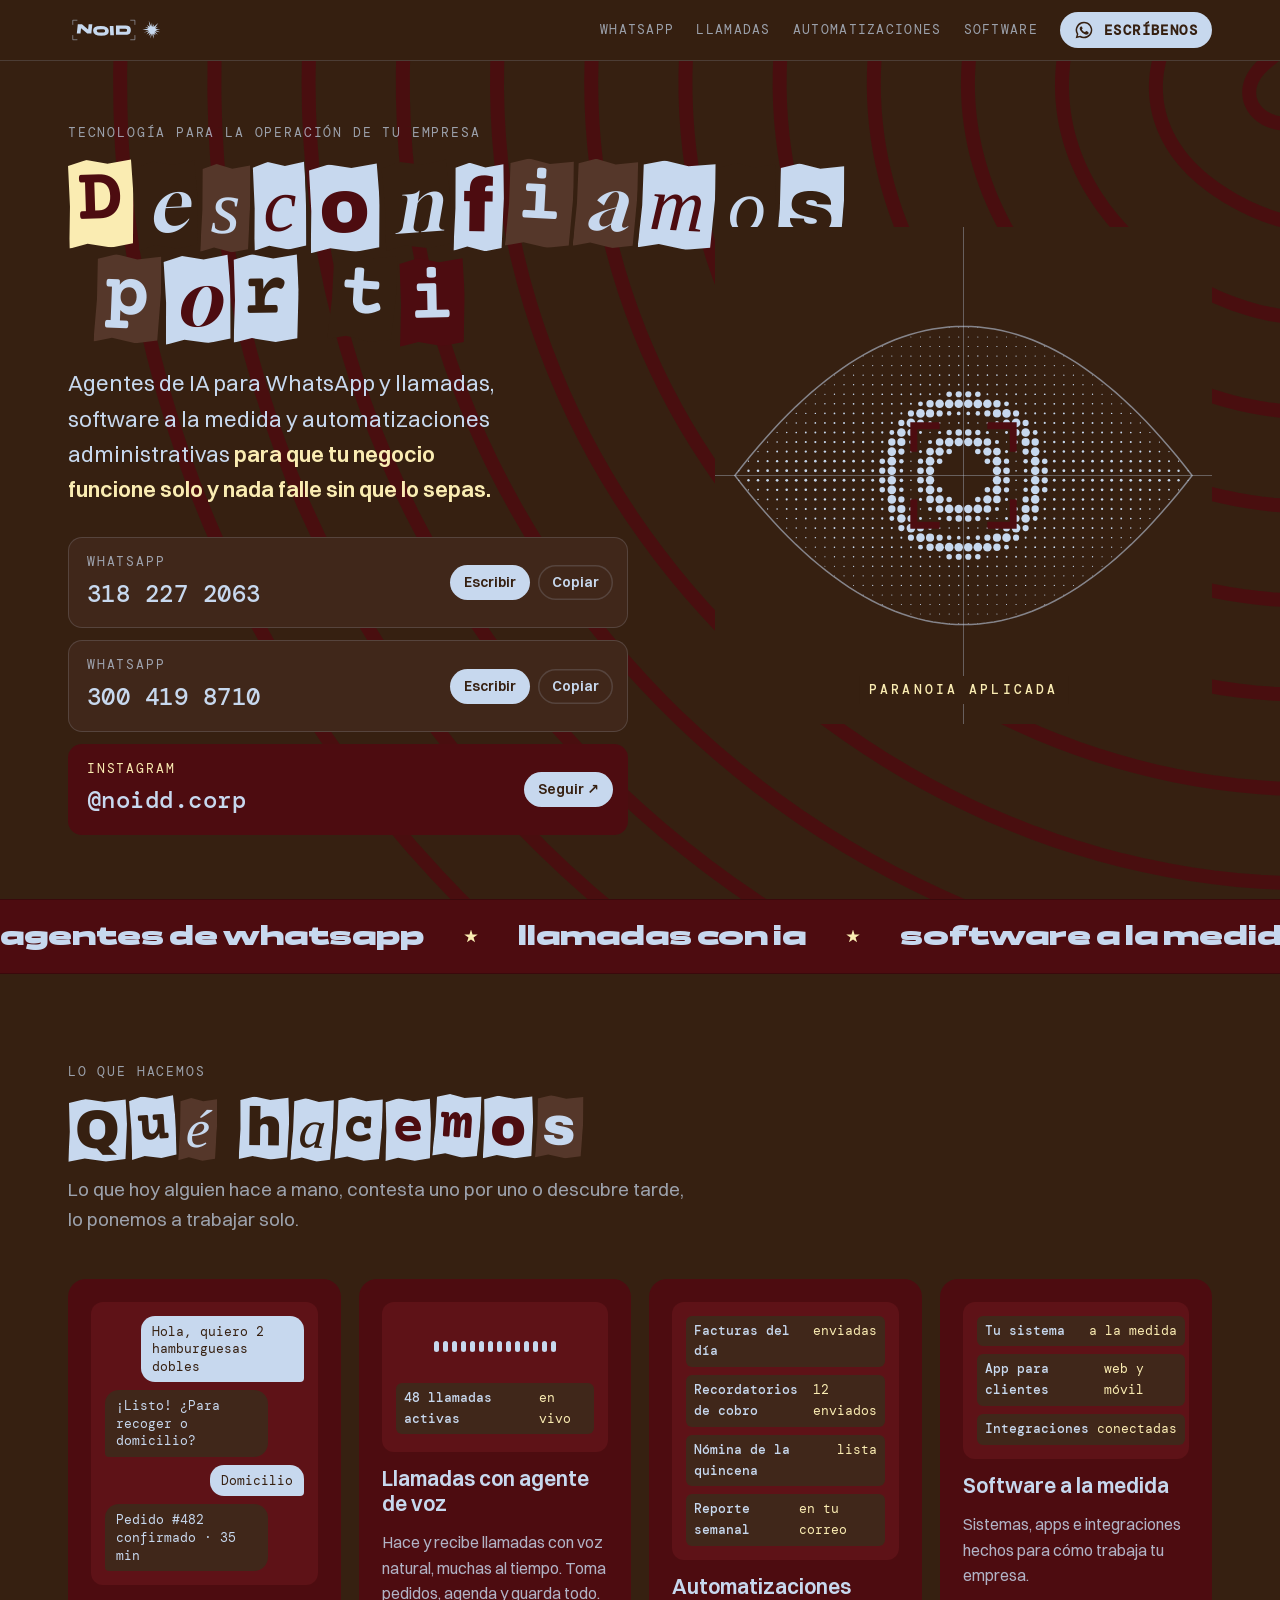
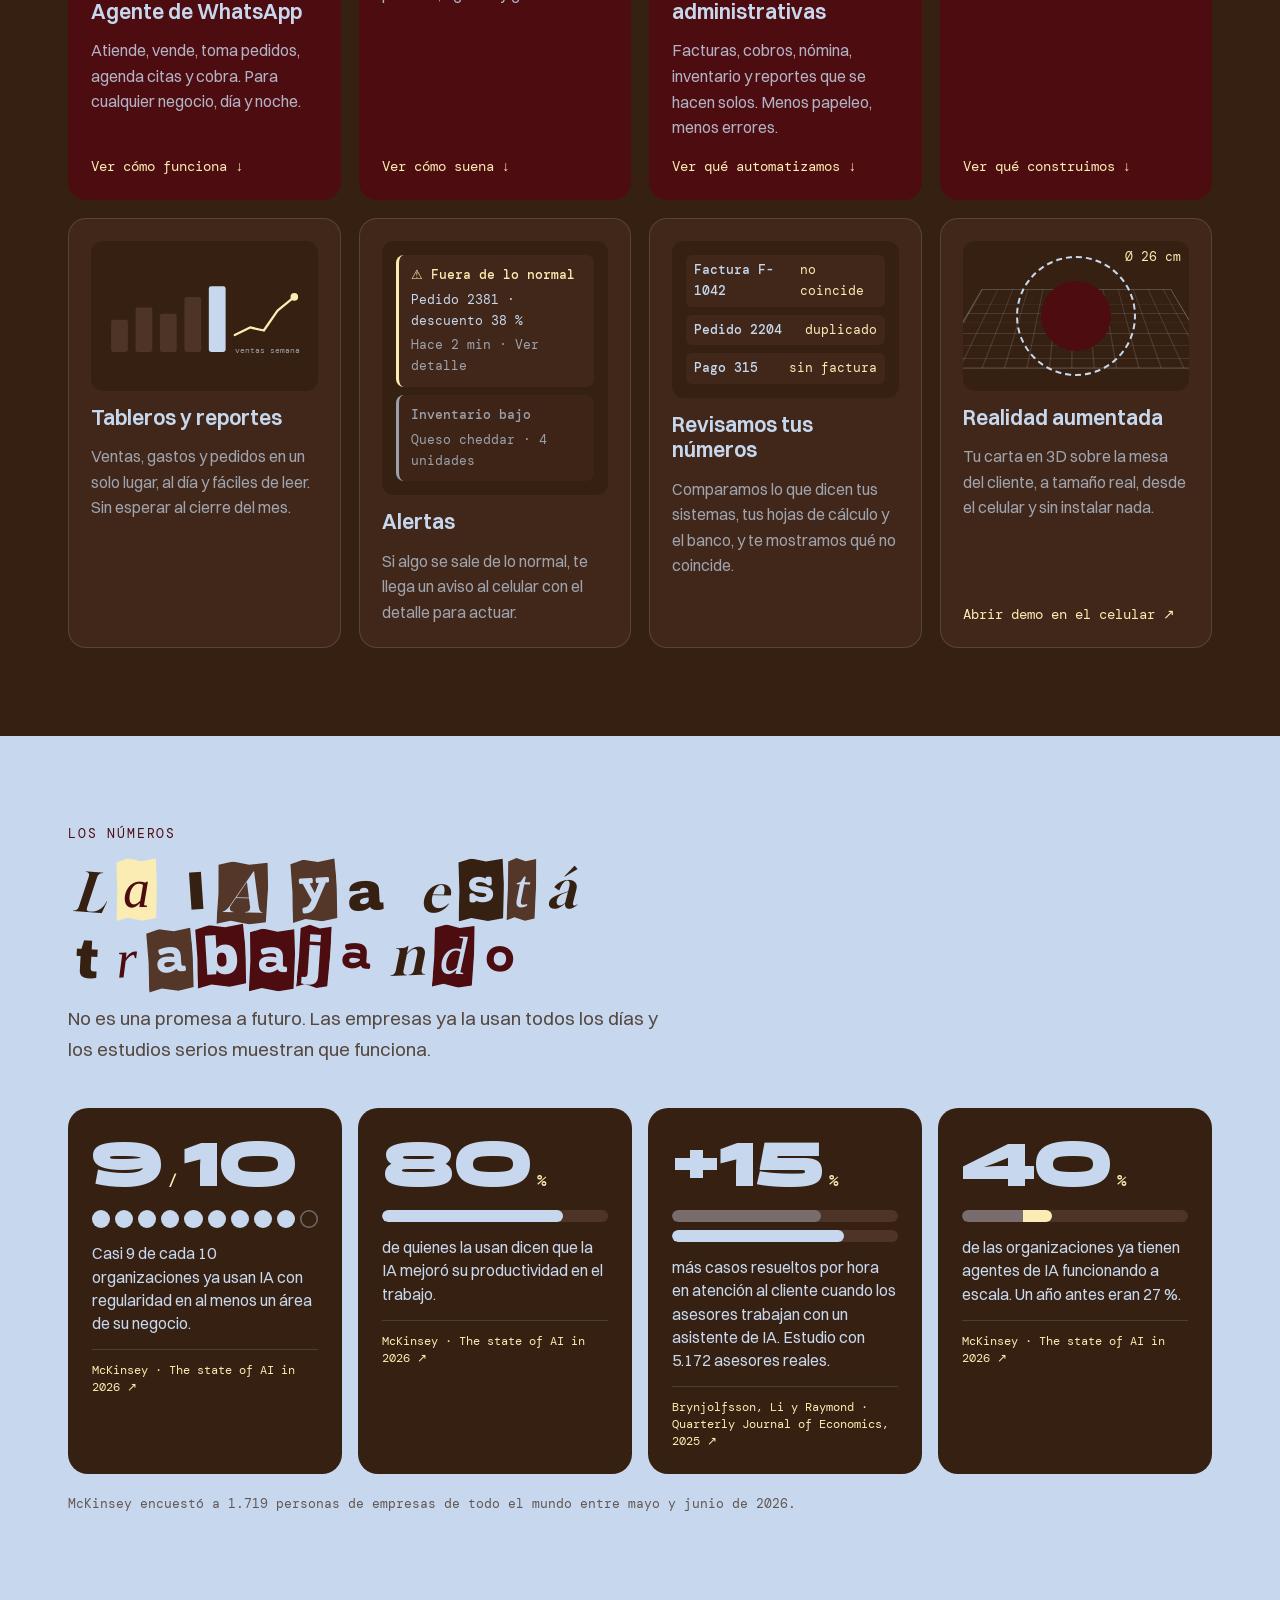
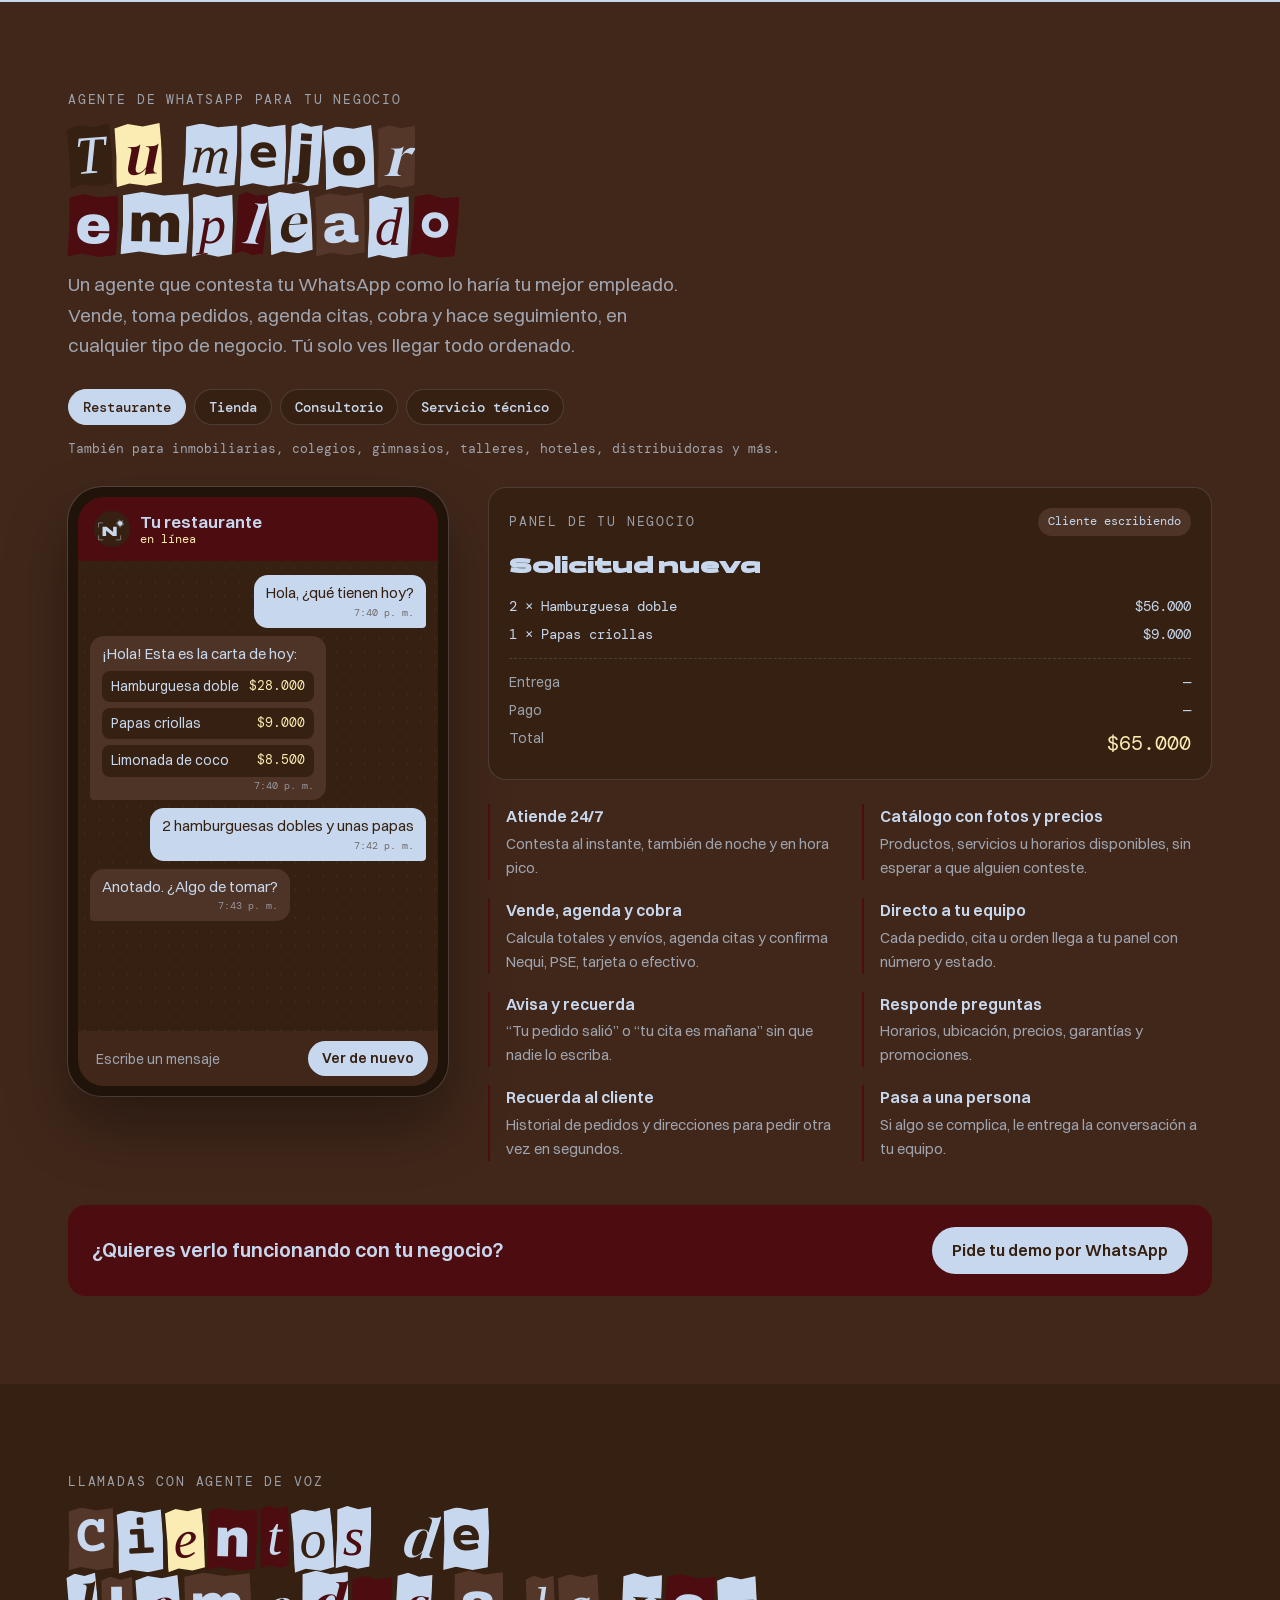
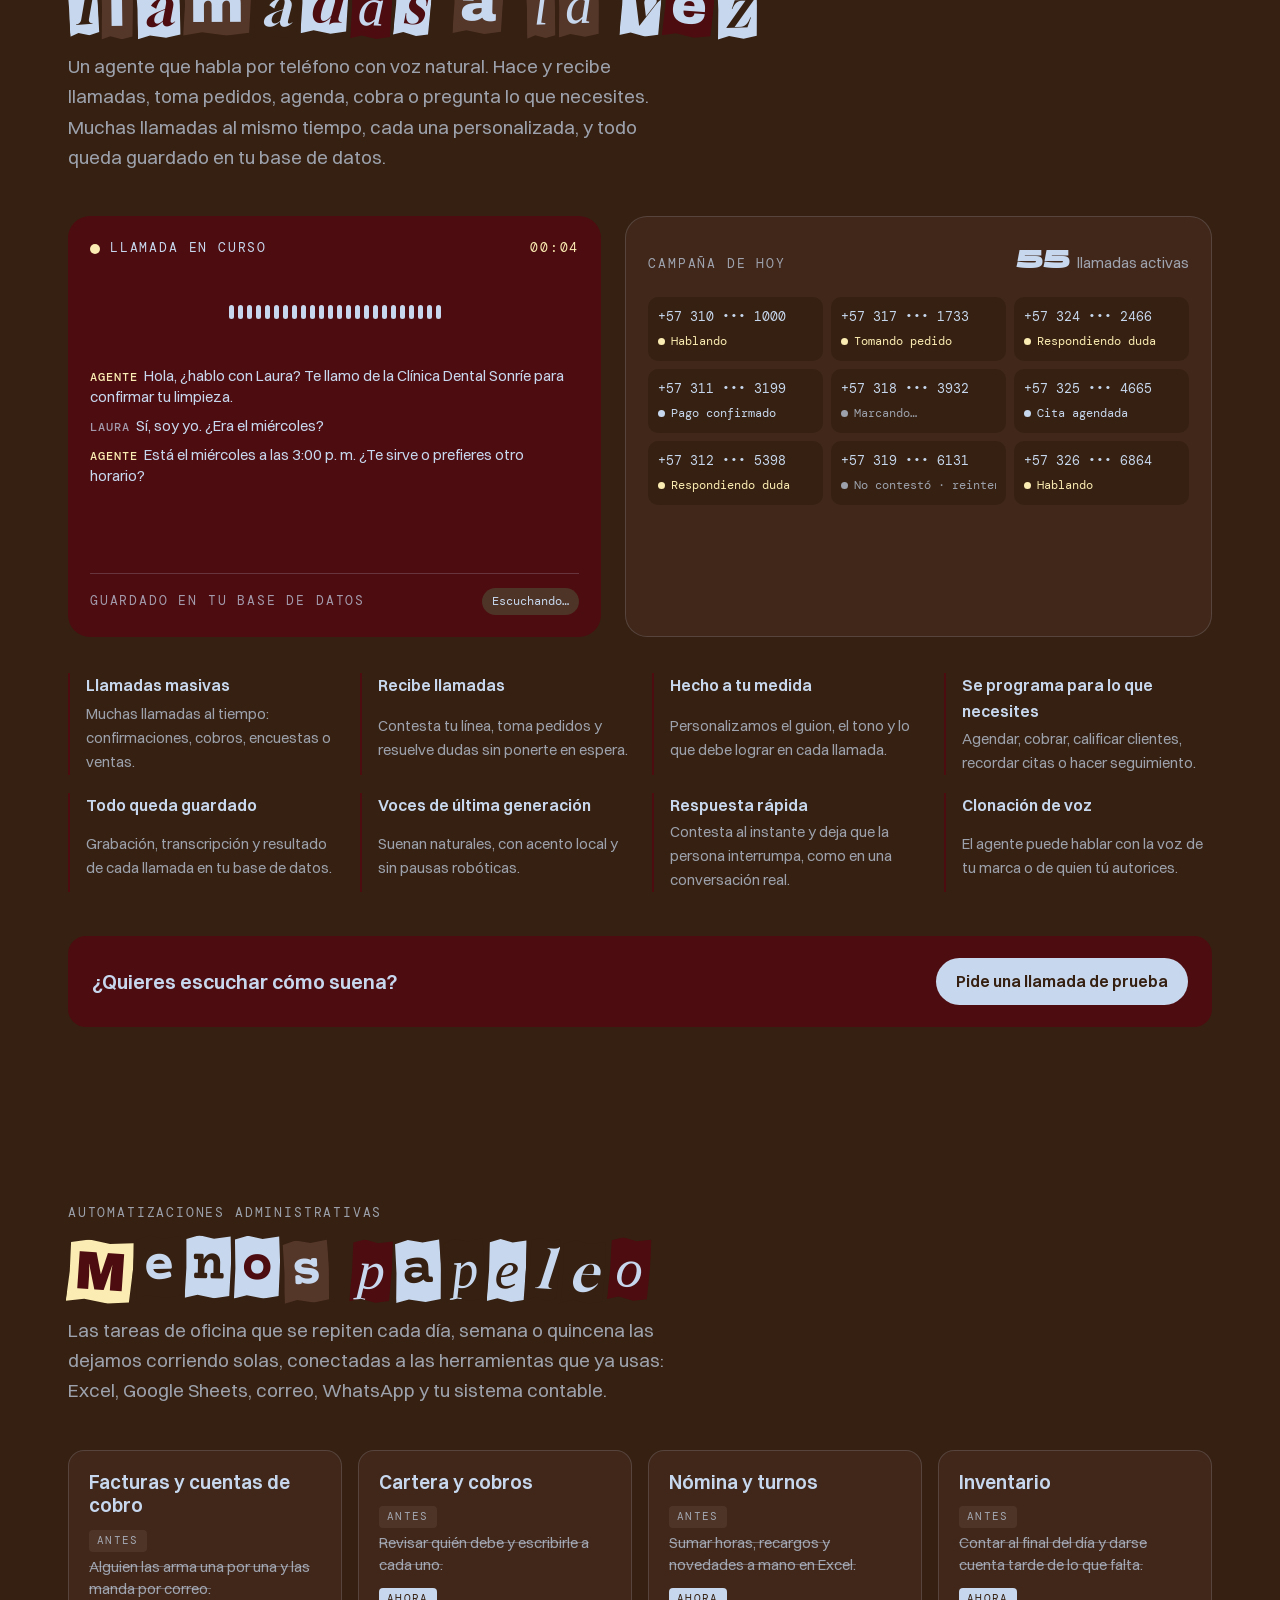
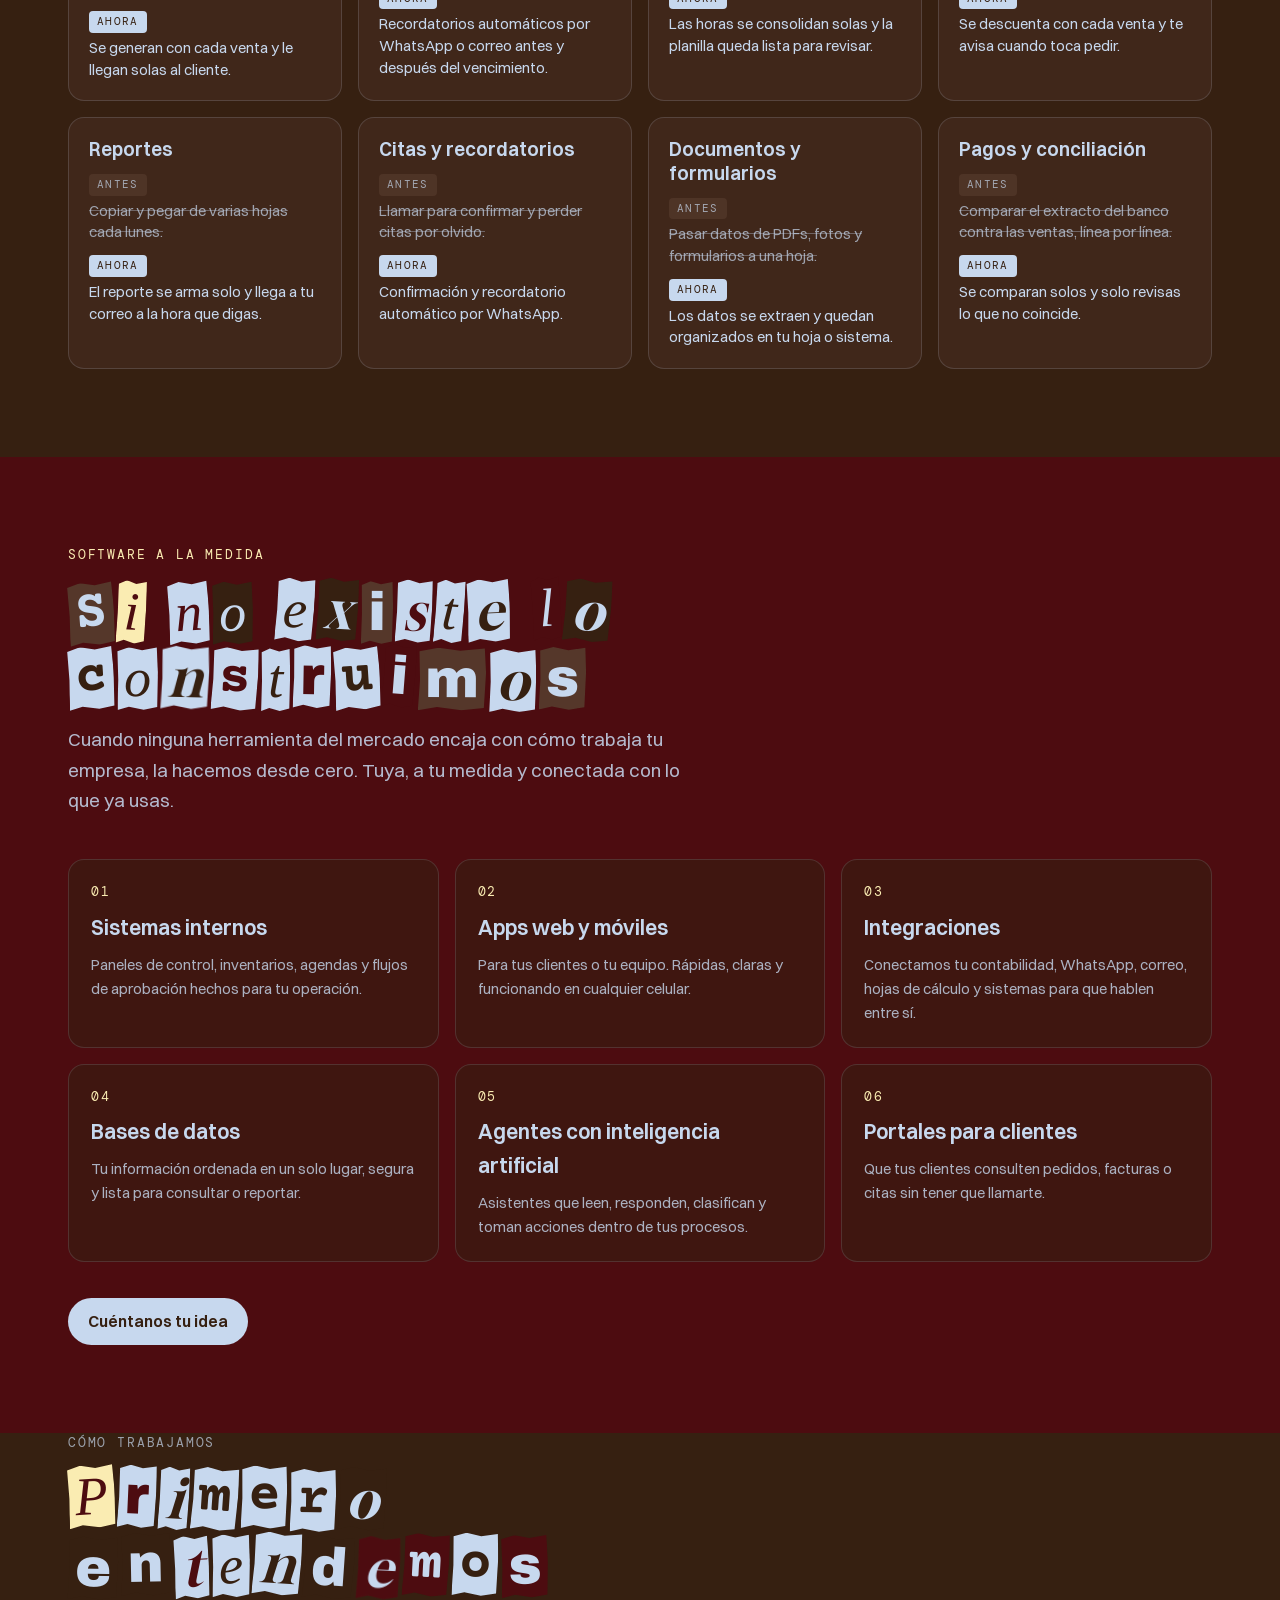
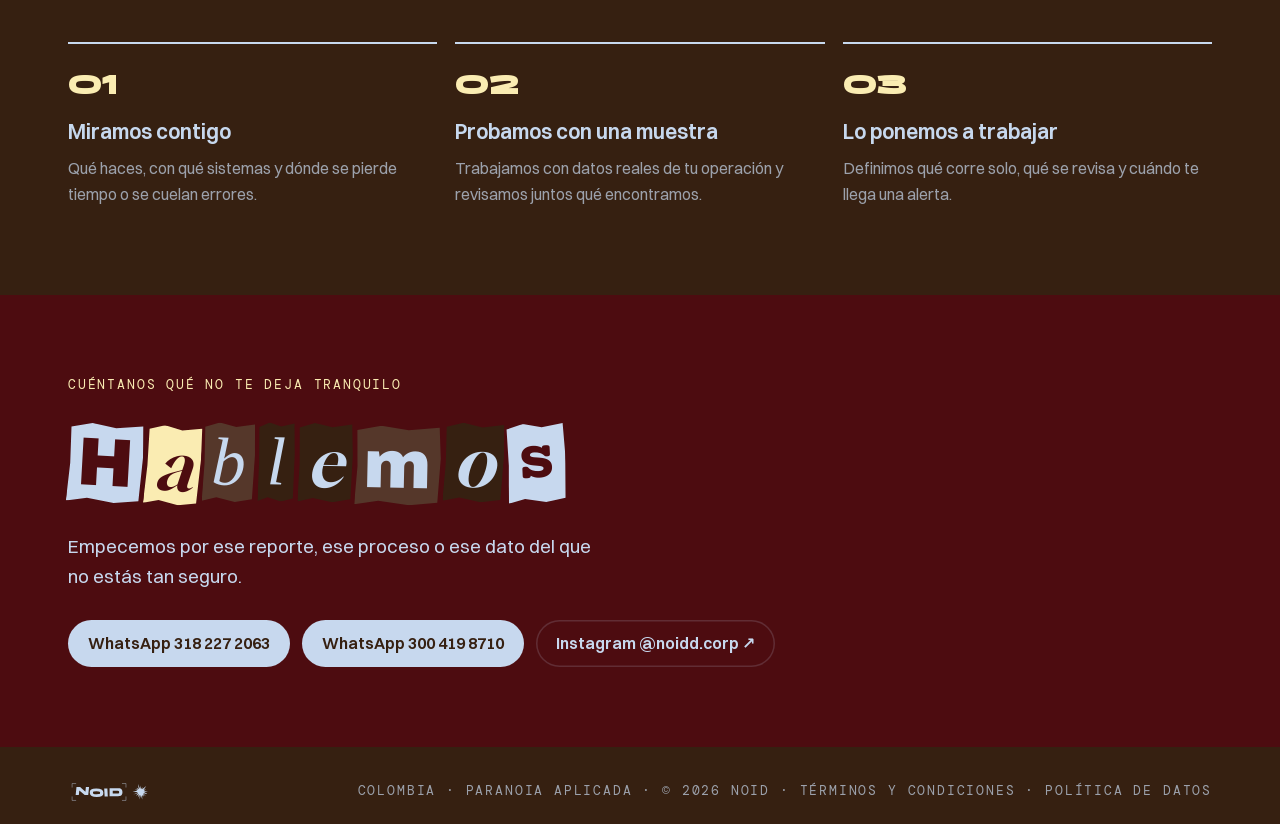
==== commit a222c94b: "Política de tratamiento de datos y términos con el responsable (borrador) Nueva página /privacidad/ " ====
--- a/index.html
+++ b/index.html
@@ -649,7 +649,7 @@
 <footer>
   <div class="ancho">
     <svg xmlns="http://www.w3.org/2000/svg" viewBox="0 0 1457 442"><g transform="translate(129.57 291.58)"><path fill="#C7D8EE" d="M54.43 -18.00L0.43 -18.00L14.77 -154.40L76.17 -154.40L166.61 -76.80L174.77 -154.40L228.77 -154.40L214.43 -18.00L154.43 -18.00L62.82 -97.80L54.43 -18.00ZM447.84 -4.20Q421.64 13.00 360.84 13.00Q300.04 13.00 271.44 -4.20Q242.84 -21.40 240.27 -58.20Q237.69 -95.00 263.89 -112.20Q290.09 -129.40 350.89 -129.40Q411.69 -129.40 440.29 -112.20Q468.89 -95.00 471.47 -58.20Q474.04 -21.40 447.84 -4.20ZM357.63 -33.00Q382.63 -33.00 395.07 -35.20Q407.52 -37.40 412.35 -42.70Q417.18 -48.00 416.47 -58.20Q415.75 -68.40 410.18 -73.70Q404.61 -79.00 391.86 -81.20Q379.10 -83.40 354.10 -83.40Q317.50 -83.40 305.36 -78.30Q293.22 -73.20 294.27 -58.20Q295.31 -43.20 308.17 -38.10Q321.03 -33.00 357.63 -33.00ZM546.97 8.00L492.97 8.00L485.82 -128.40L539.82 -128.40L546.97 8.00ZM719.20 0.00L577.20 0.00L577.20 -136.40L719.20 -136.40Q736.20 -136.40 749.30 -133.20Q762.40 -130.00 773.40 -122.60Q784.40 -115.20 790.20 -101.50Q796.00 -87.80 796.00 -68.40Q796.00 -52.20 792.00 -39.90Q788.00 -27.60 781.20 -20.10Q774.40 -12.60 764.30 -8.00Q754.20 -3.40 743.40 -1.70Q732.60 0.00 719.20 0.00ZM631.20 -90.40L631.20 -46.00L713.80 -46.00Q728.60 -46.00 734.30 -50.00Q740.00 -54.00 740.00 -68.40Q740.00 -82.40 734.20 -86.40Q728.40 -90.40 713.80 -90.40L631.20 -90.40Z"/><path fill="none" stroke="#C7D8EE" stroke-width="7.00" d="M-59.57 -146.40V-214.40H8.43M788.00 -214.40H856.00V-146.40M-59.57 5.00V73.00H8.43M788.00 73.00H856.00V5.00"/><polygon fill="#C7D8EE" points="1107.76,-180.79 1113.02,-116.43 1134.96,-157.15 1131.90,-115.92 1200.44,-171.90 1154.64,-105.38 1194.88,-117.30 1156.89,-84.53 1230.42,-80.99 1163.79,-68.02 1228.49,-37.13 1149.48,-50.51 1194.58,-0.32 1143.03,-34.77 1160.62,6.26 1130.67,-13.63 1132.82,56.59 1108.63,-18.85 1086.37,56.31 1090.05,-18.49 1058.15,17.60 1075.31,-35.34 1025.82,-4.32 1063.46,-51.77 981.68,-29.65 1060.12,-64.43 967.74,-79.62 1051.07,-90.24 1005.42,-115.71 1057.64,-103.85 1033.83,-144.36 1074.32,-118.53 1060.55,-206.08 1096.42,-122.23"/></g></svg>
-    <span class="mono">Colombia · Paranoia aplicada · © 2026 NOID · <a href="terminos/" style="text-decoration:none;color:inherit">Términos y condiciones</a></span>
+    <span class="mono">Colombia · Paranoia aplicada · © 2026 NOID · <a href="terminos/" style="text-decoration:none;color:inherit">Términos y condiciones</a> · <a href="privacidad/" style="text-decoration:none;color:inherit">Política de datos</a></span>
   </div>
 </footer>
 
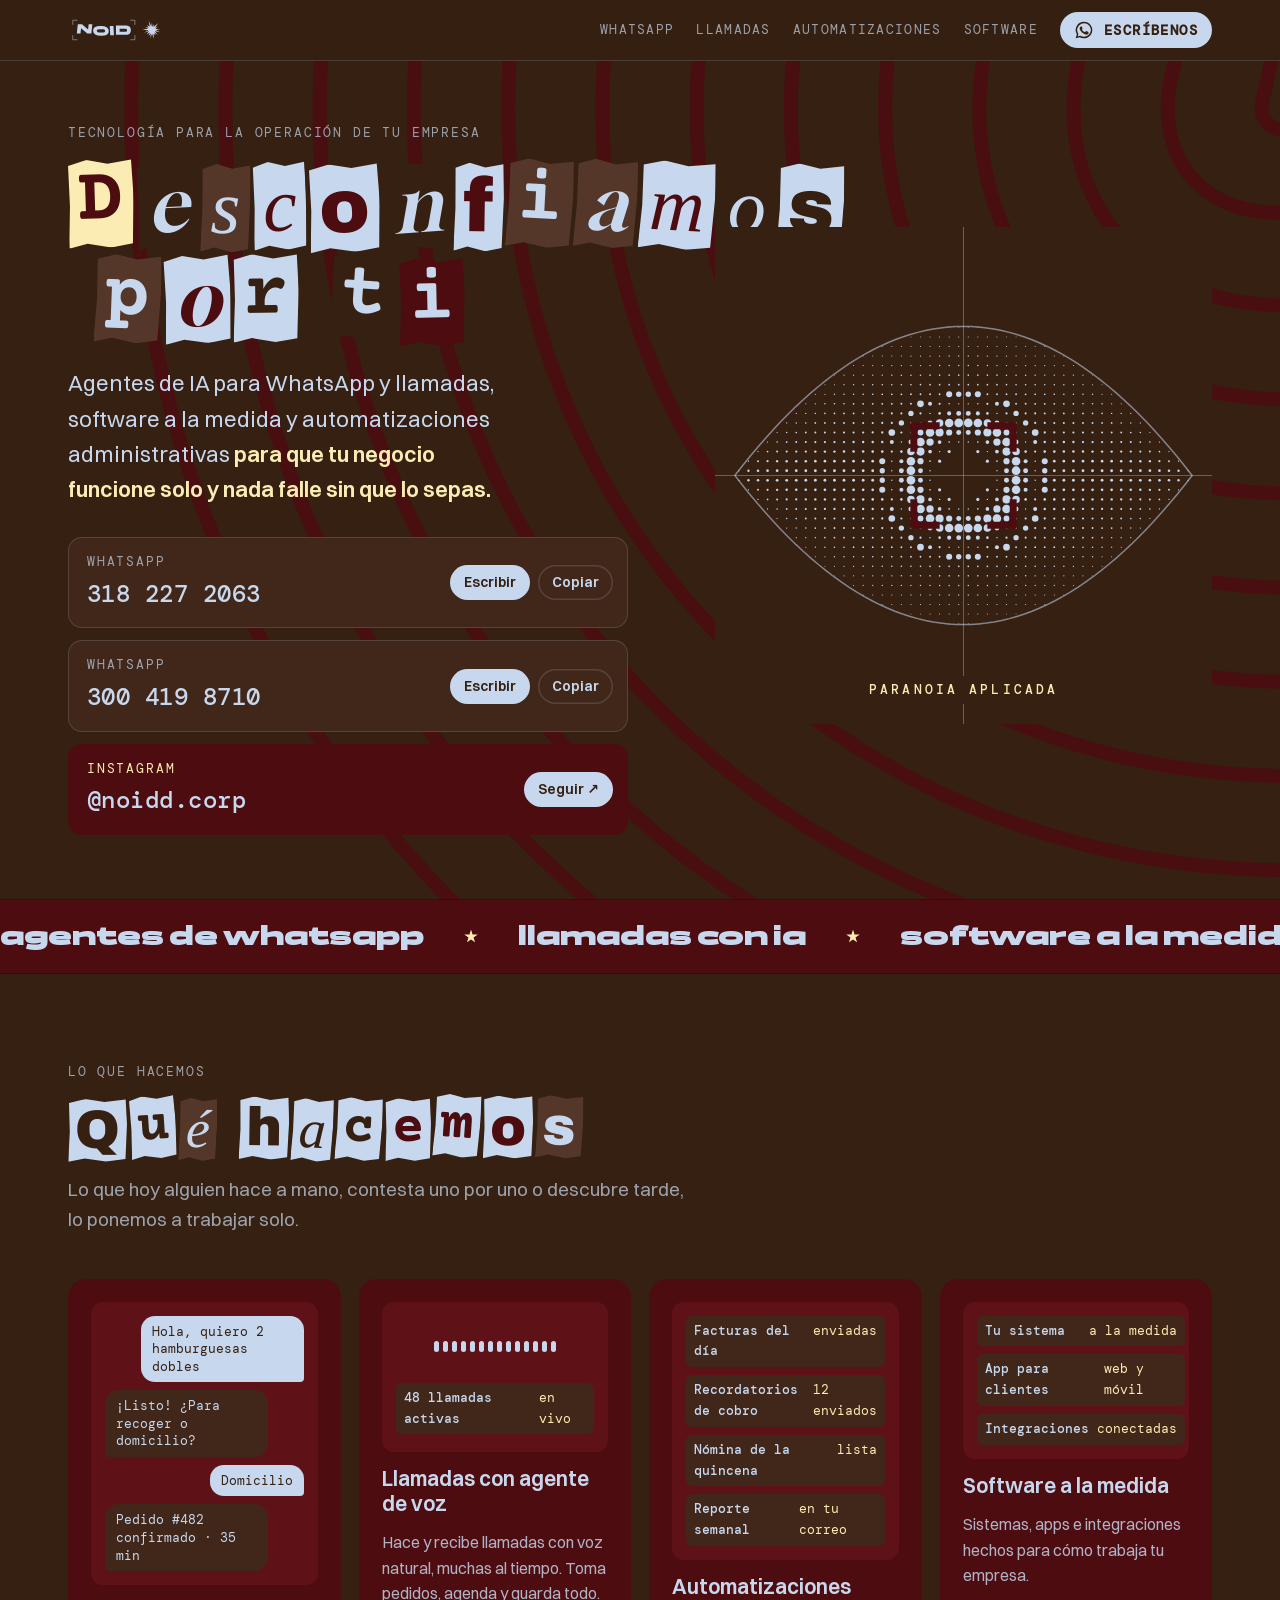
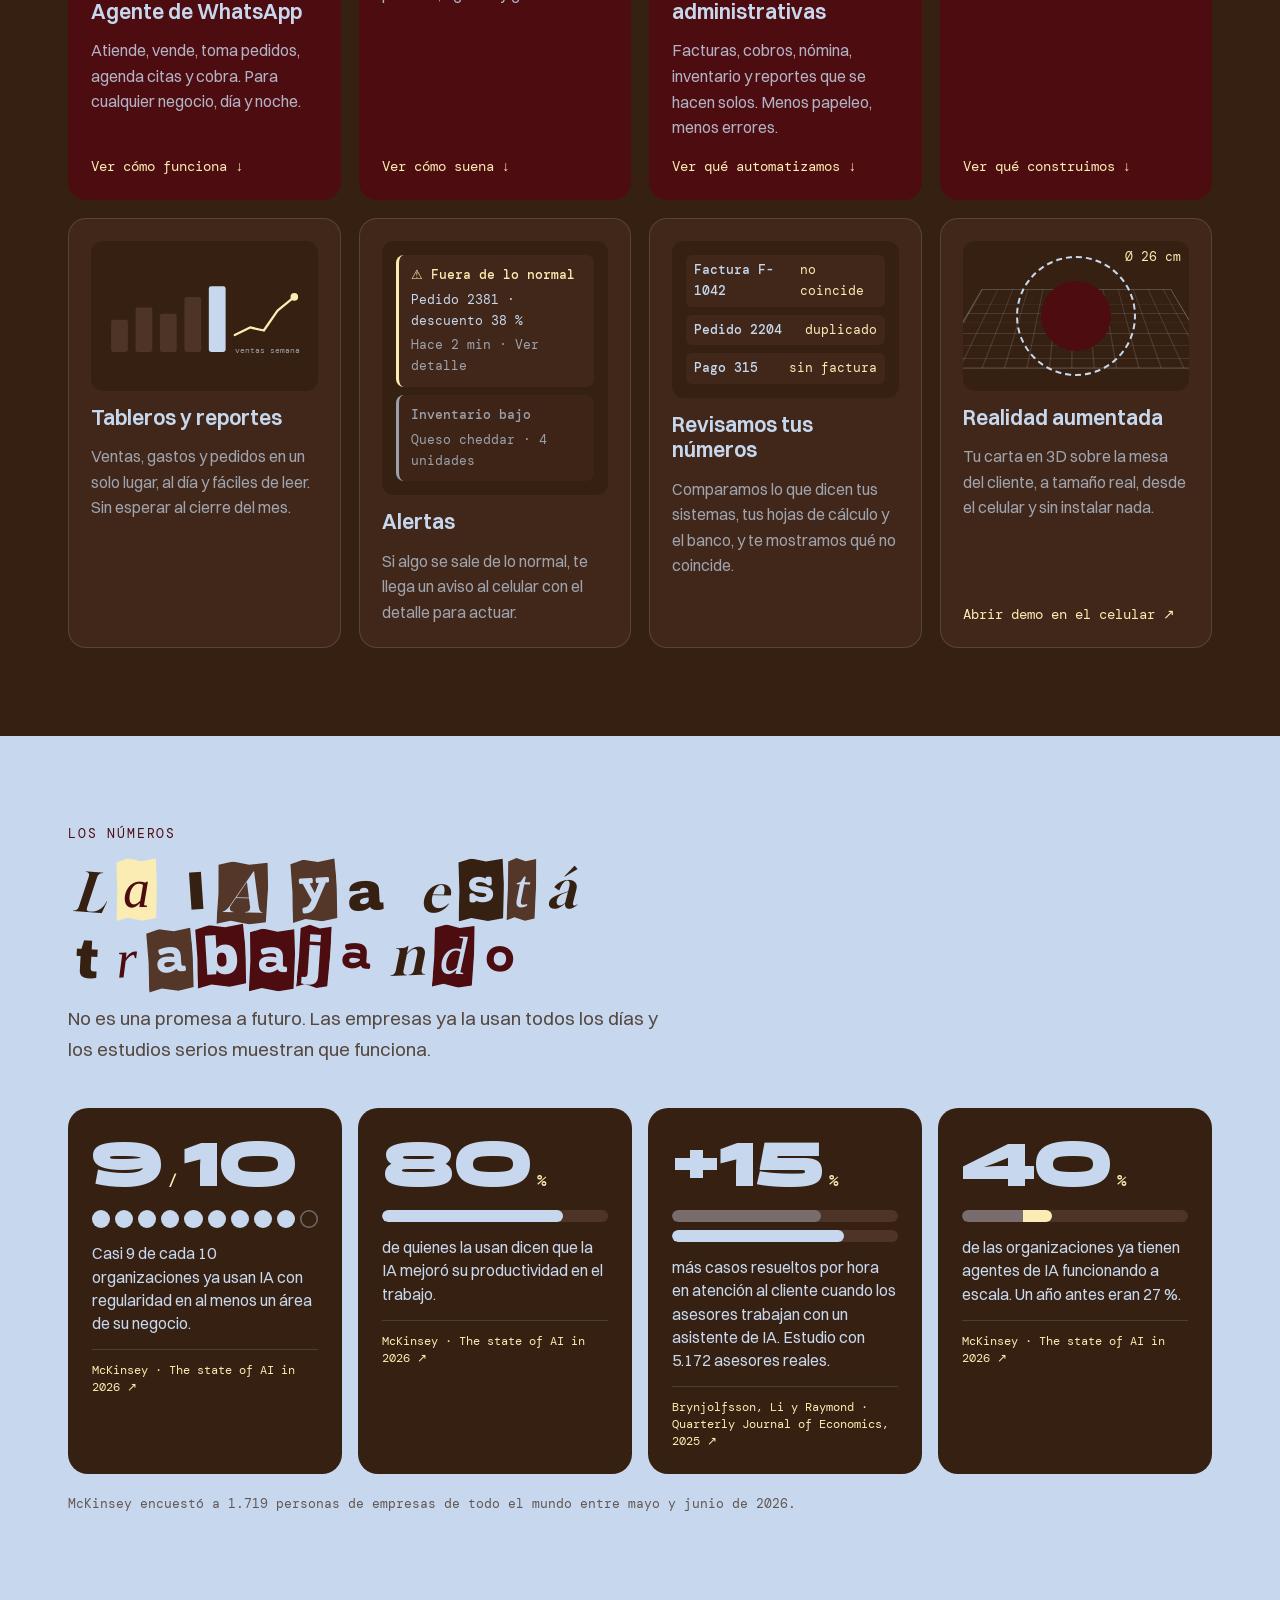
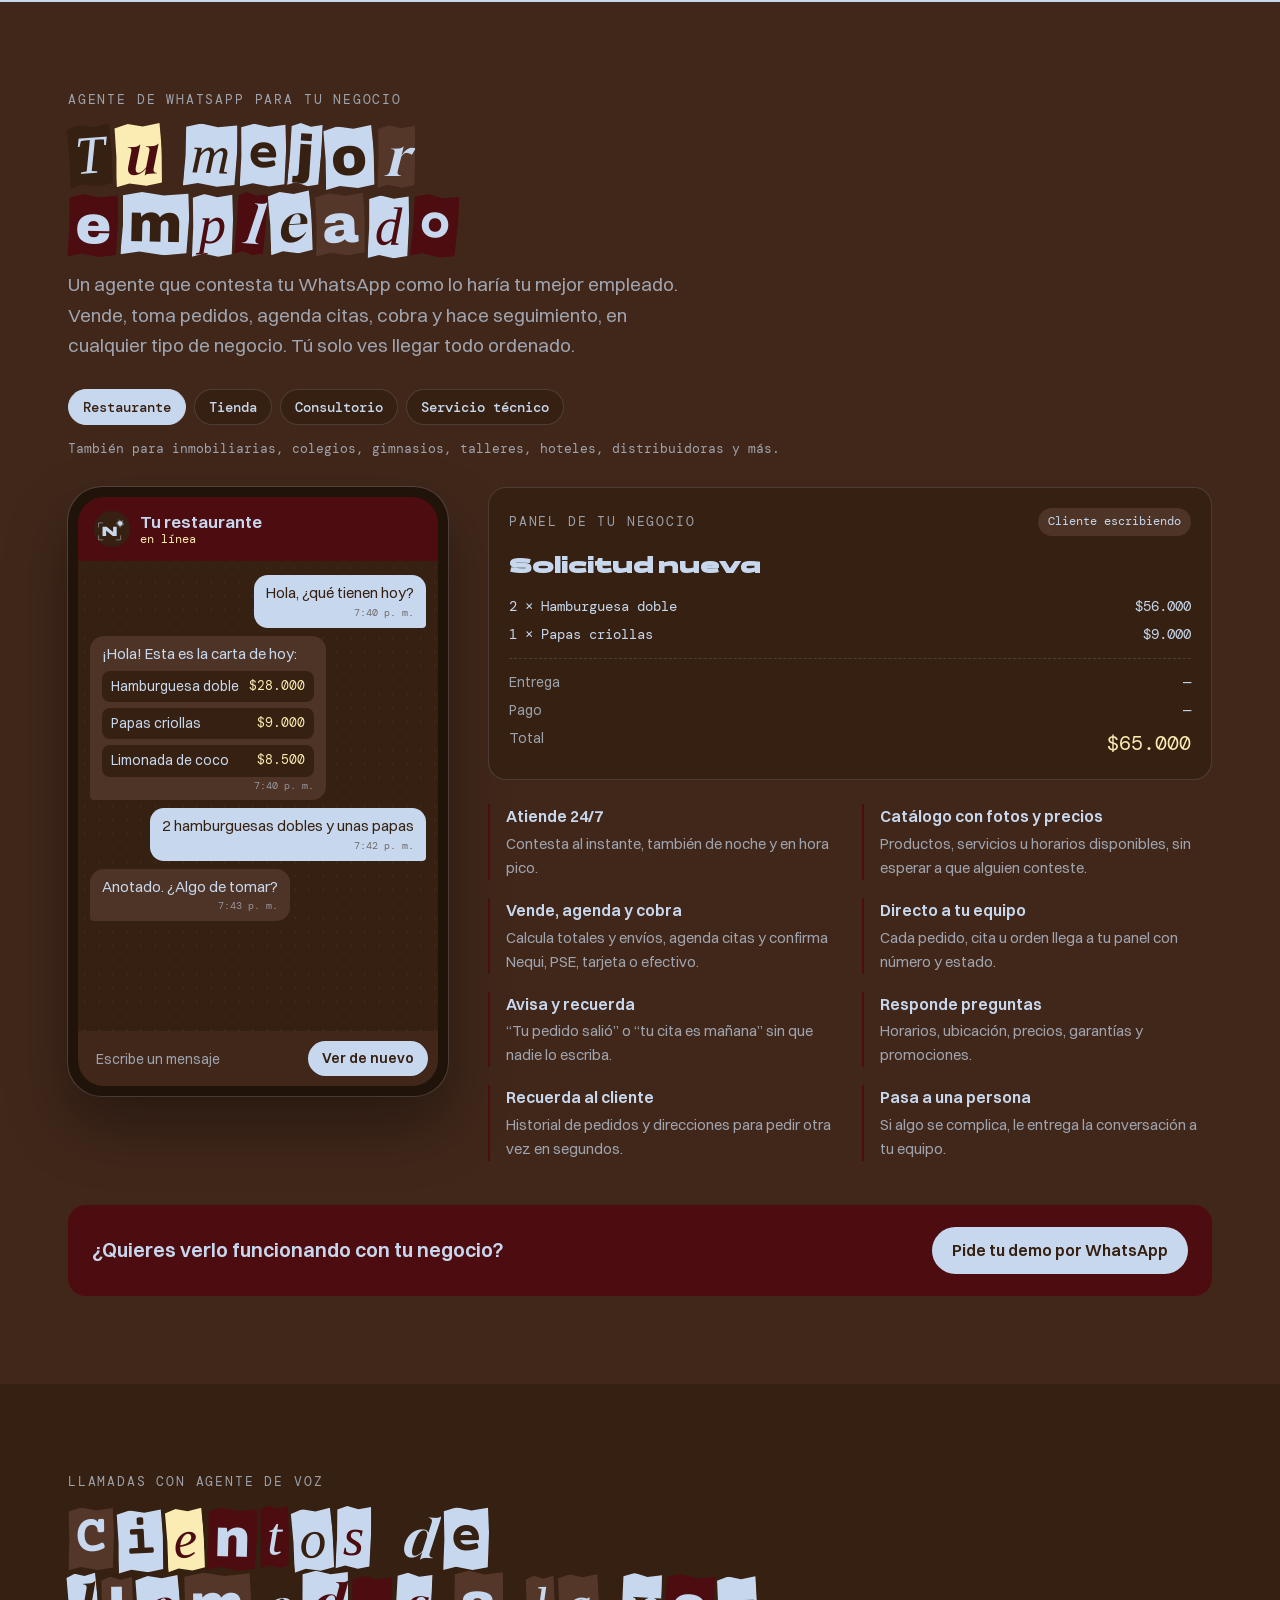
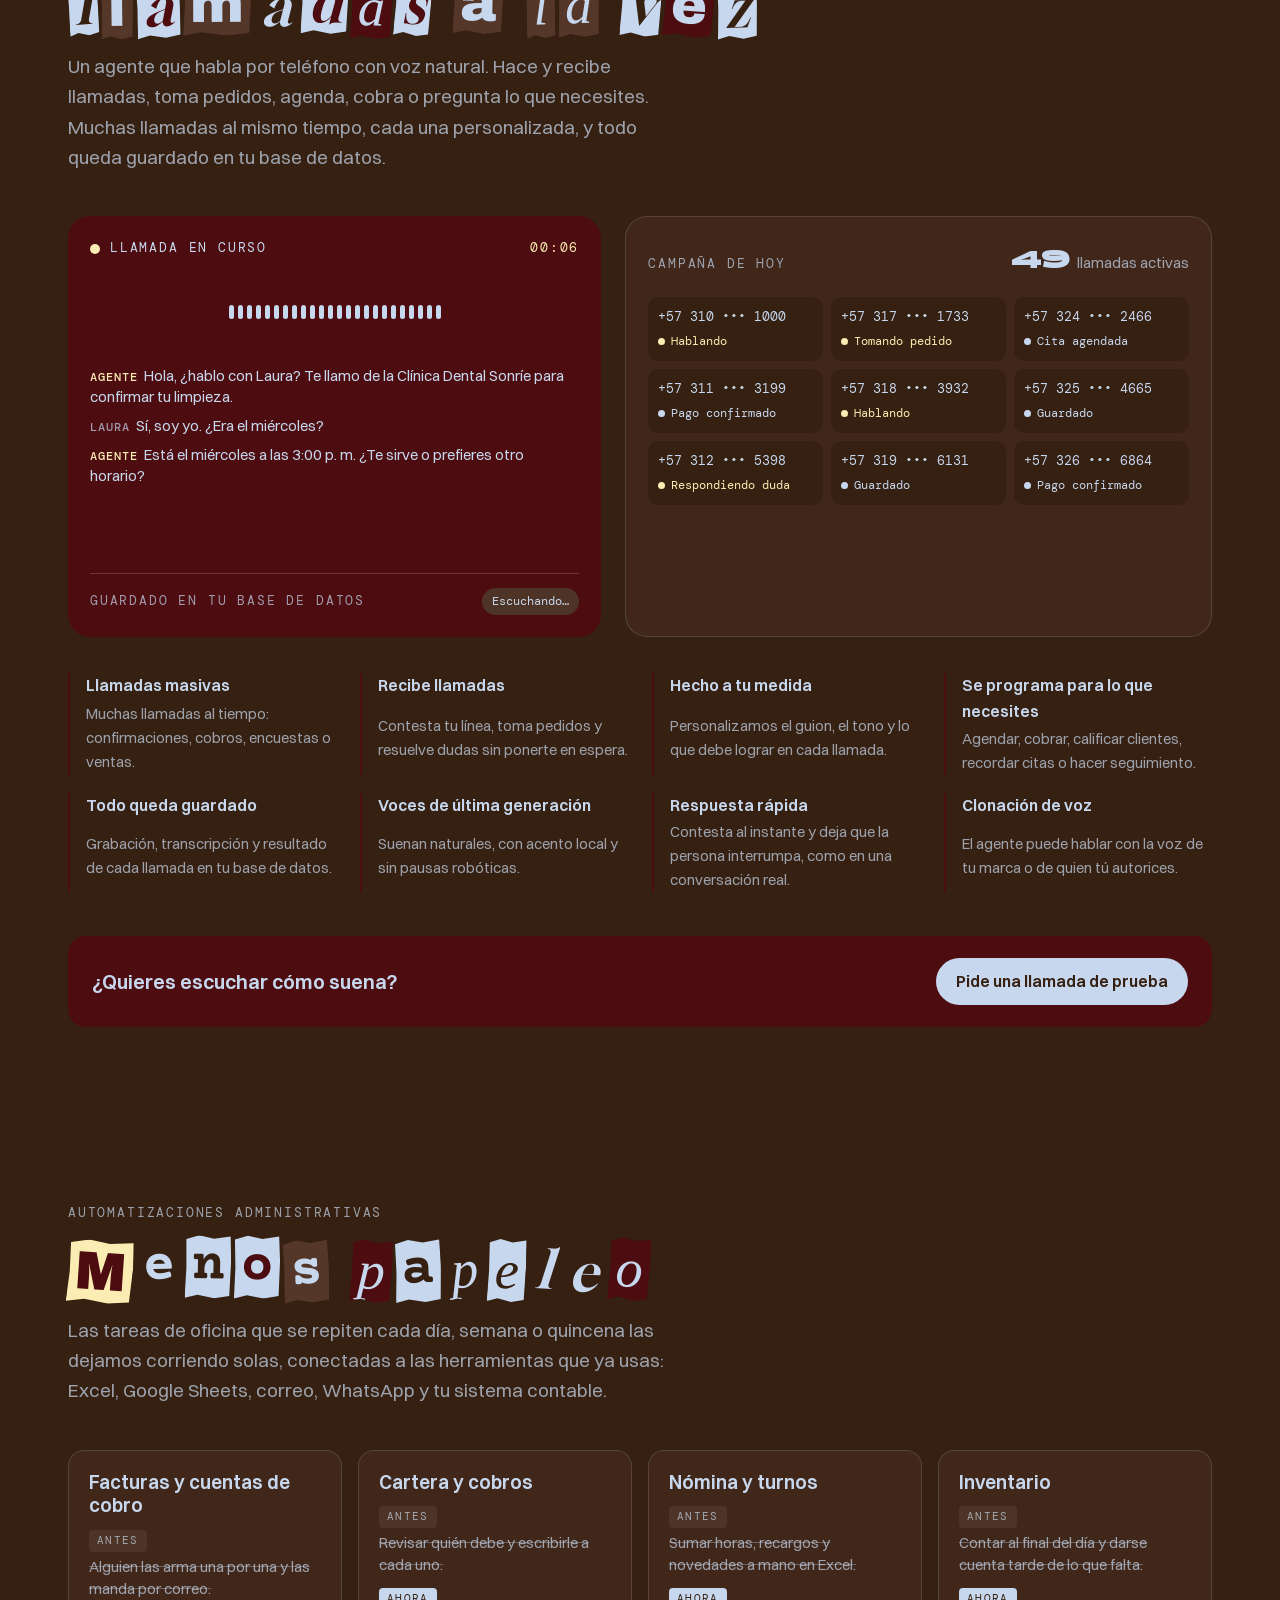
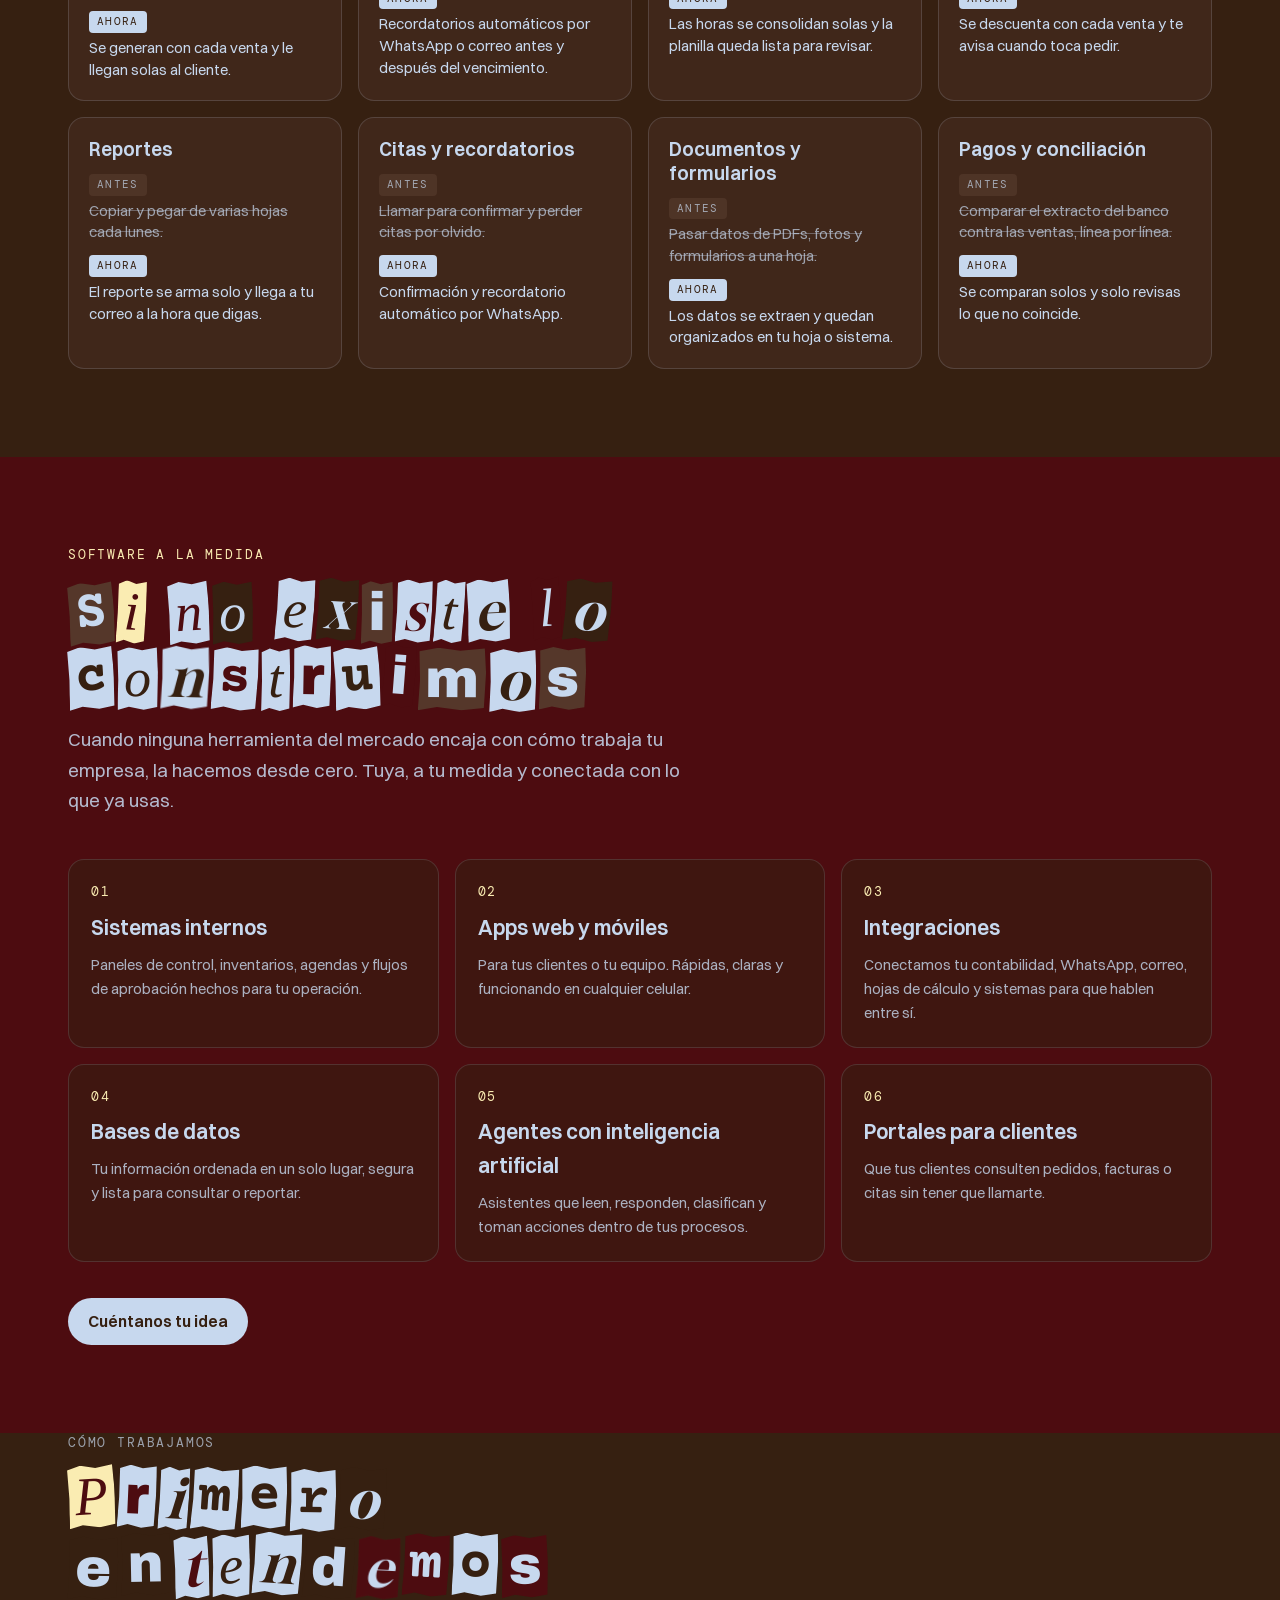
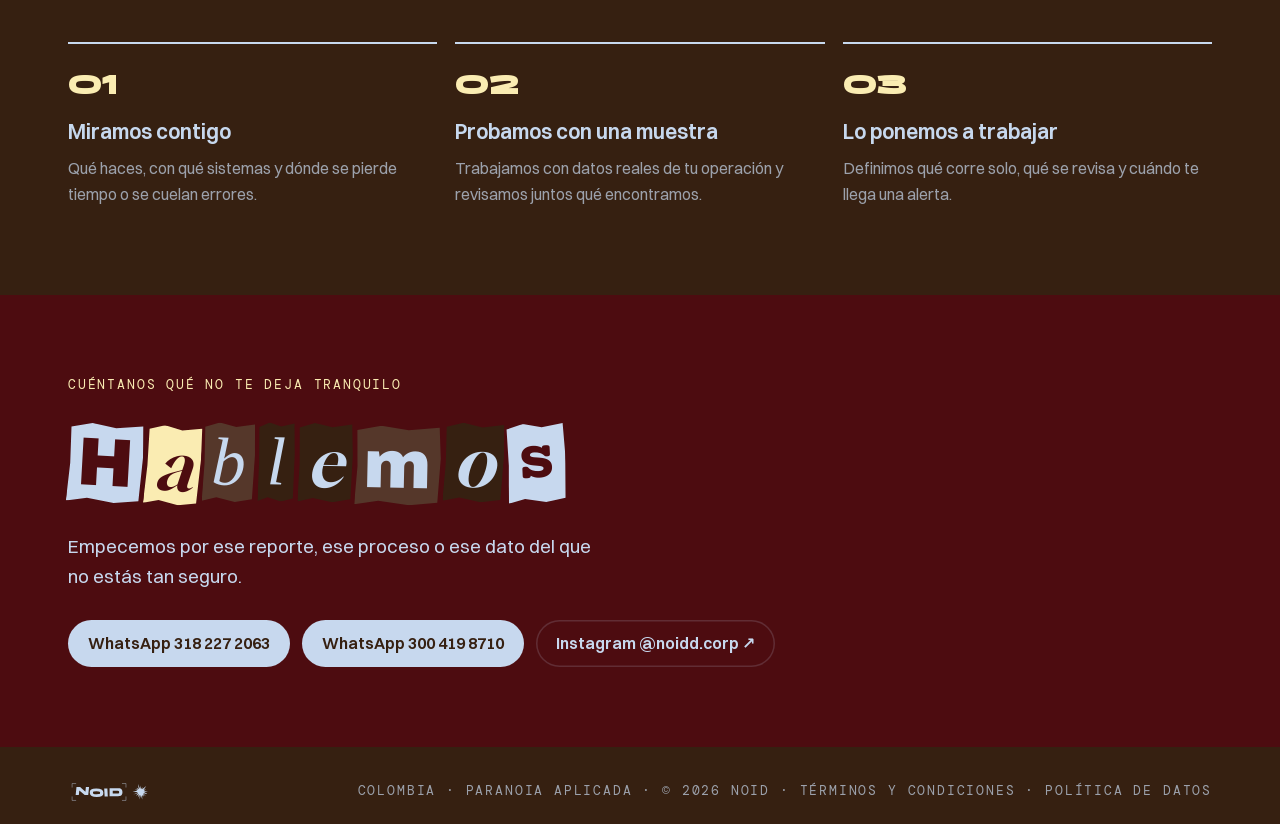
==== commit 797a69ab: "Contador de visitas con GoatCounter (sin cookies) y privacidad/términos al día Co-Authored-By: Claud" ====
--- a/index.html
+++ b/index.html
@@ -313,6 +313,7 @@
 .sectores button[aria-pressed="true"]{background:var(--azul);color:var(--cafe);border-color:var(--azul)}
 .tambien{font-family:var(--dato);font-size:13px;color:var(--suave);margin:-14px 0 28px}
 </style>
+<script data-goatcounter="https://noidcorp.goatcounter.com/count" async src="//gc.zgo.at/count.js"></script>
 </head>
 <body>
 
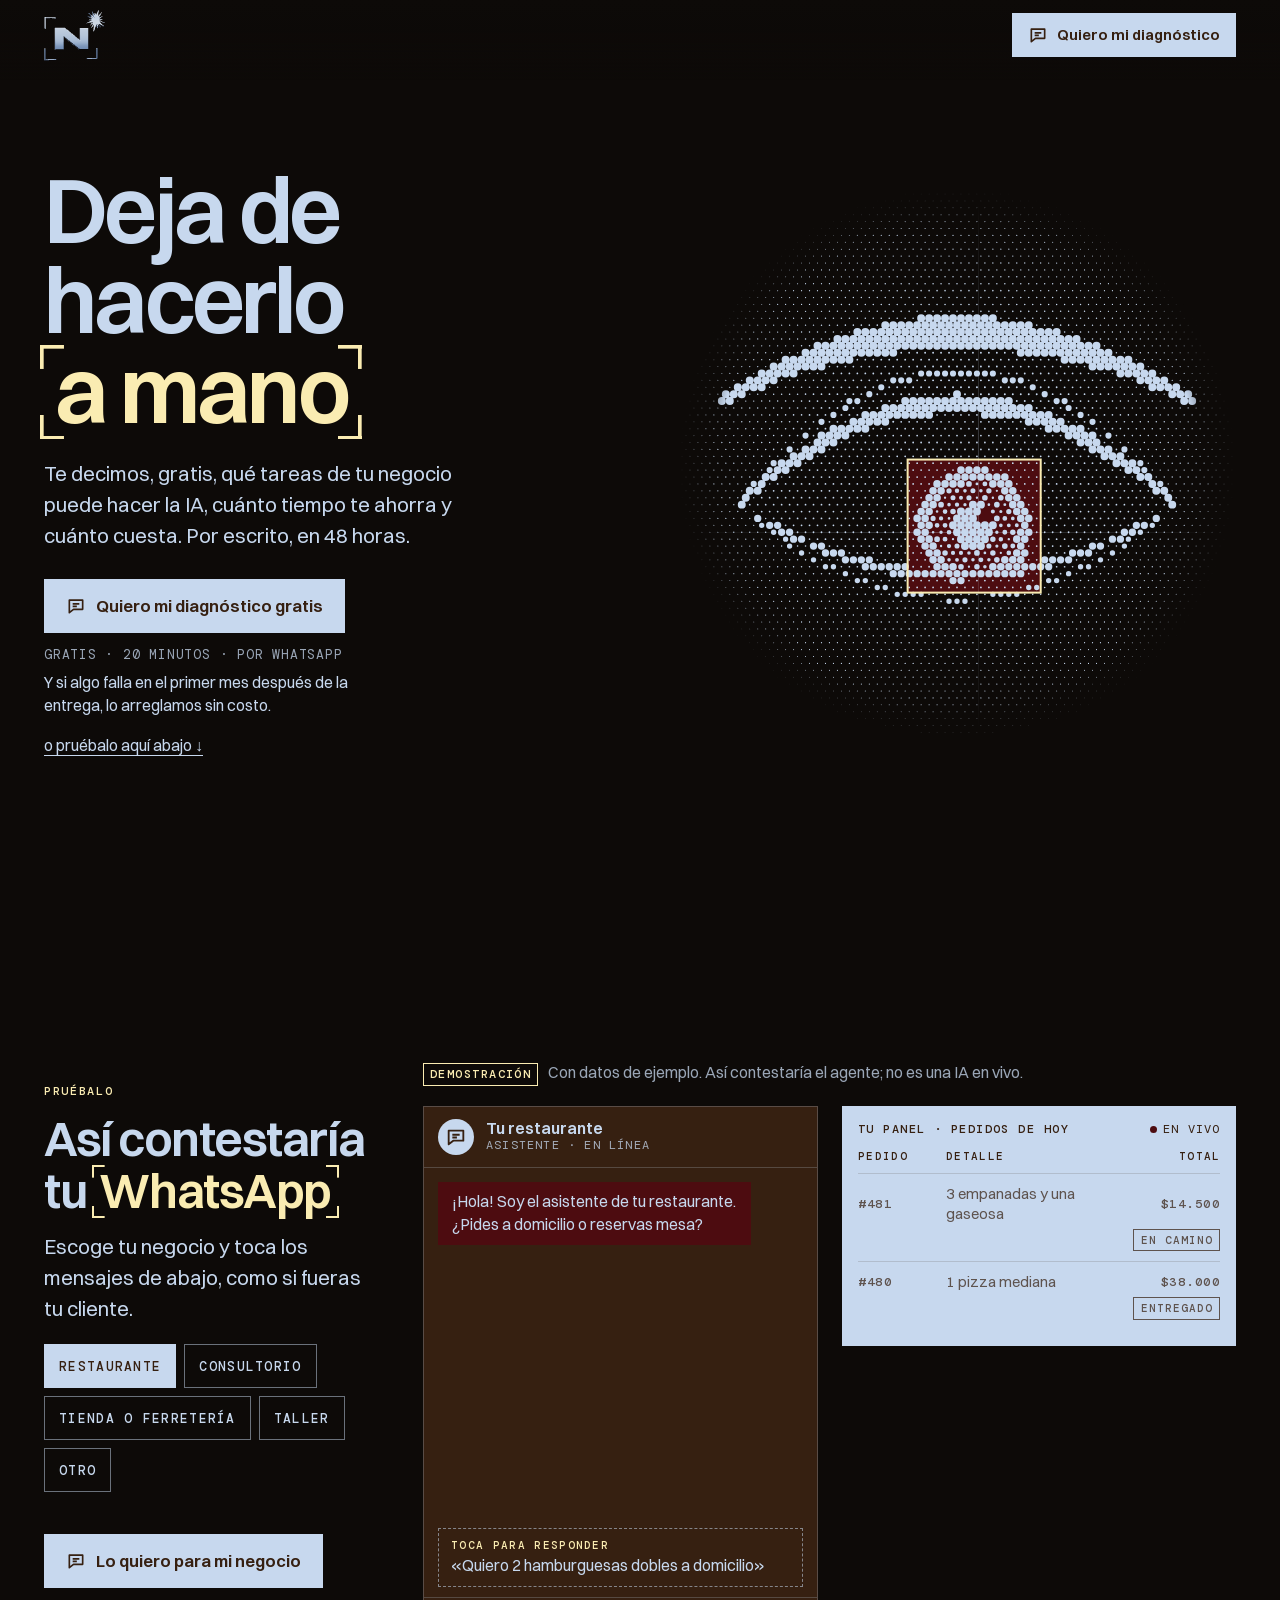
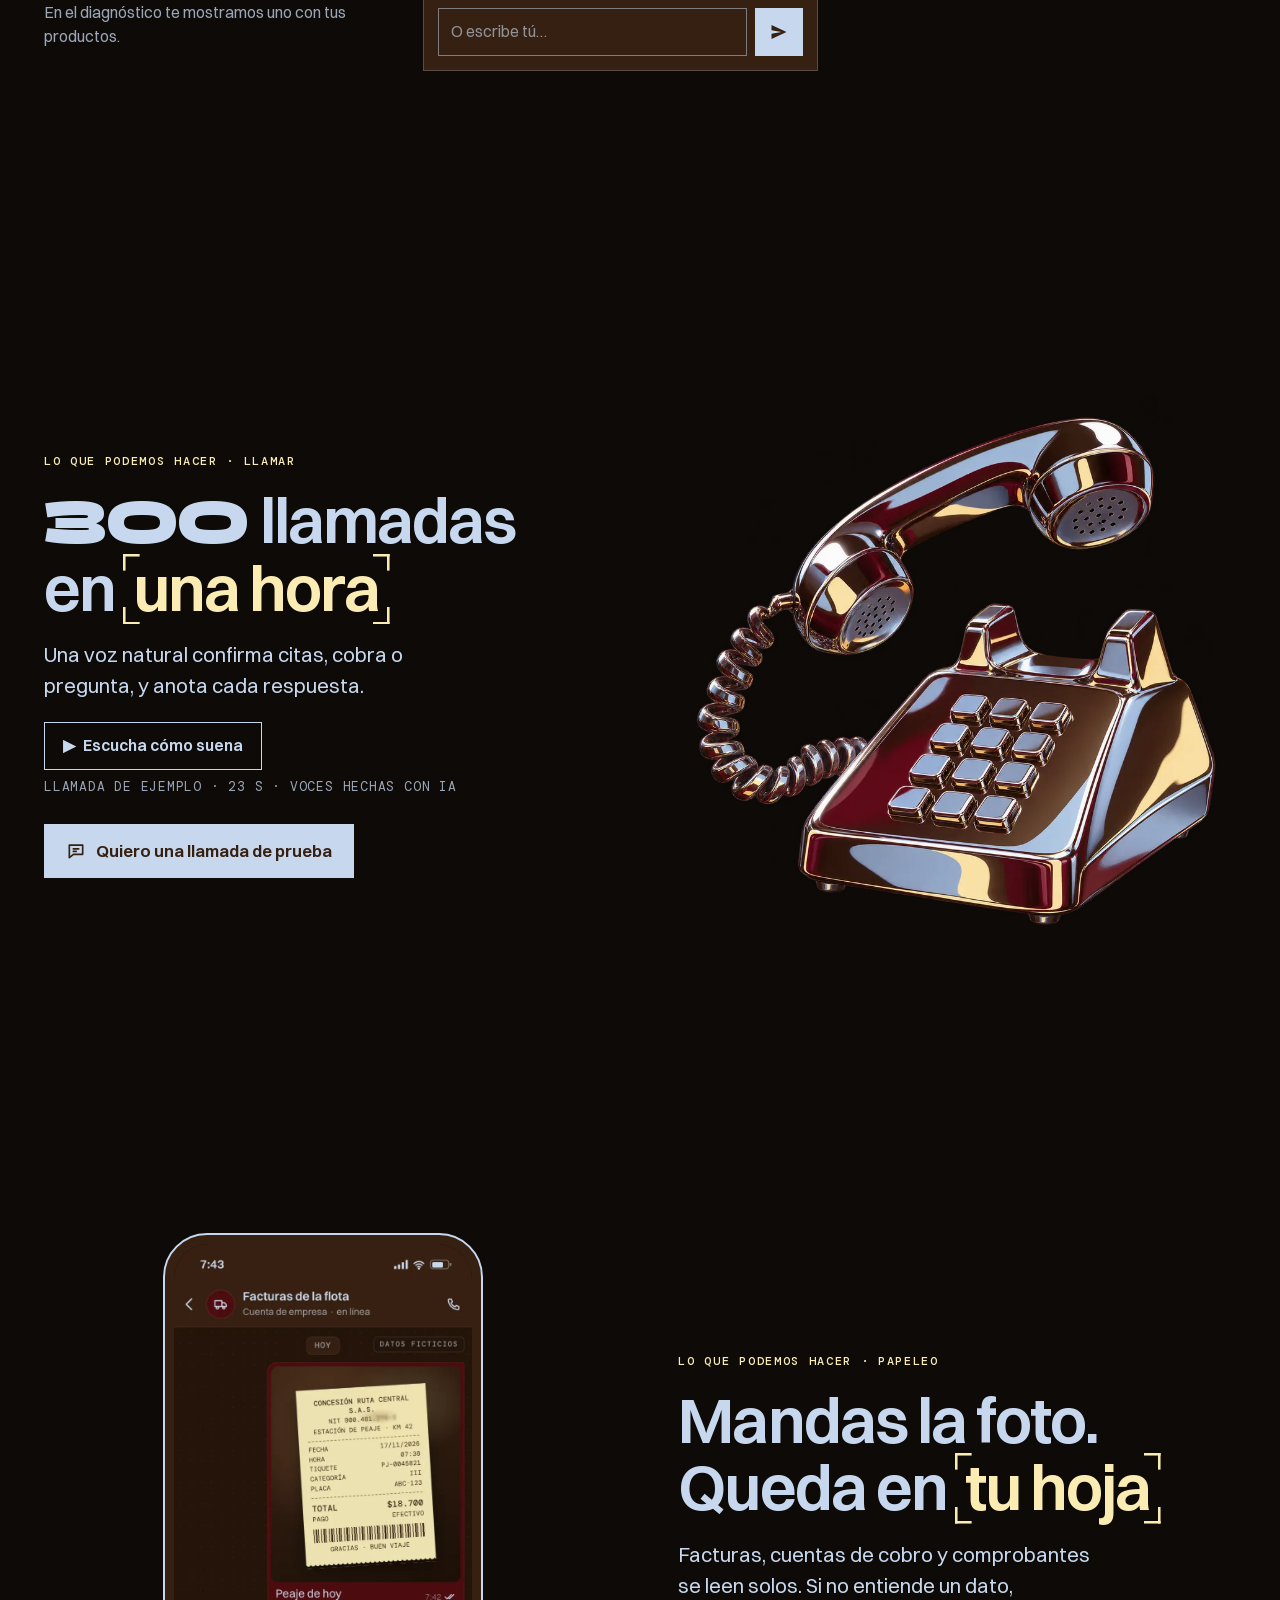
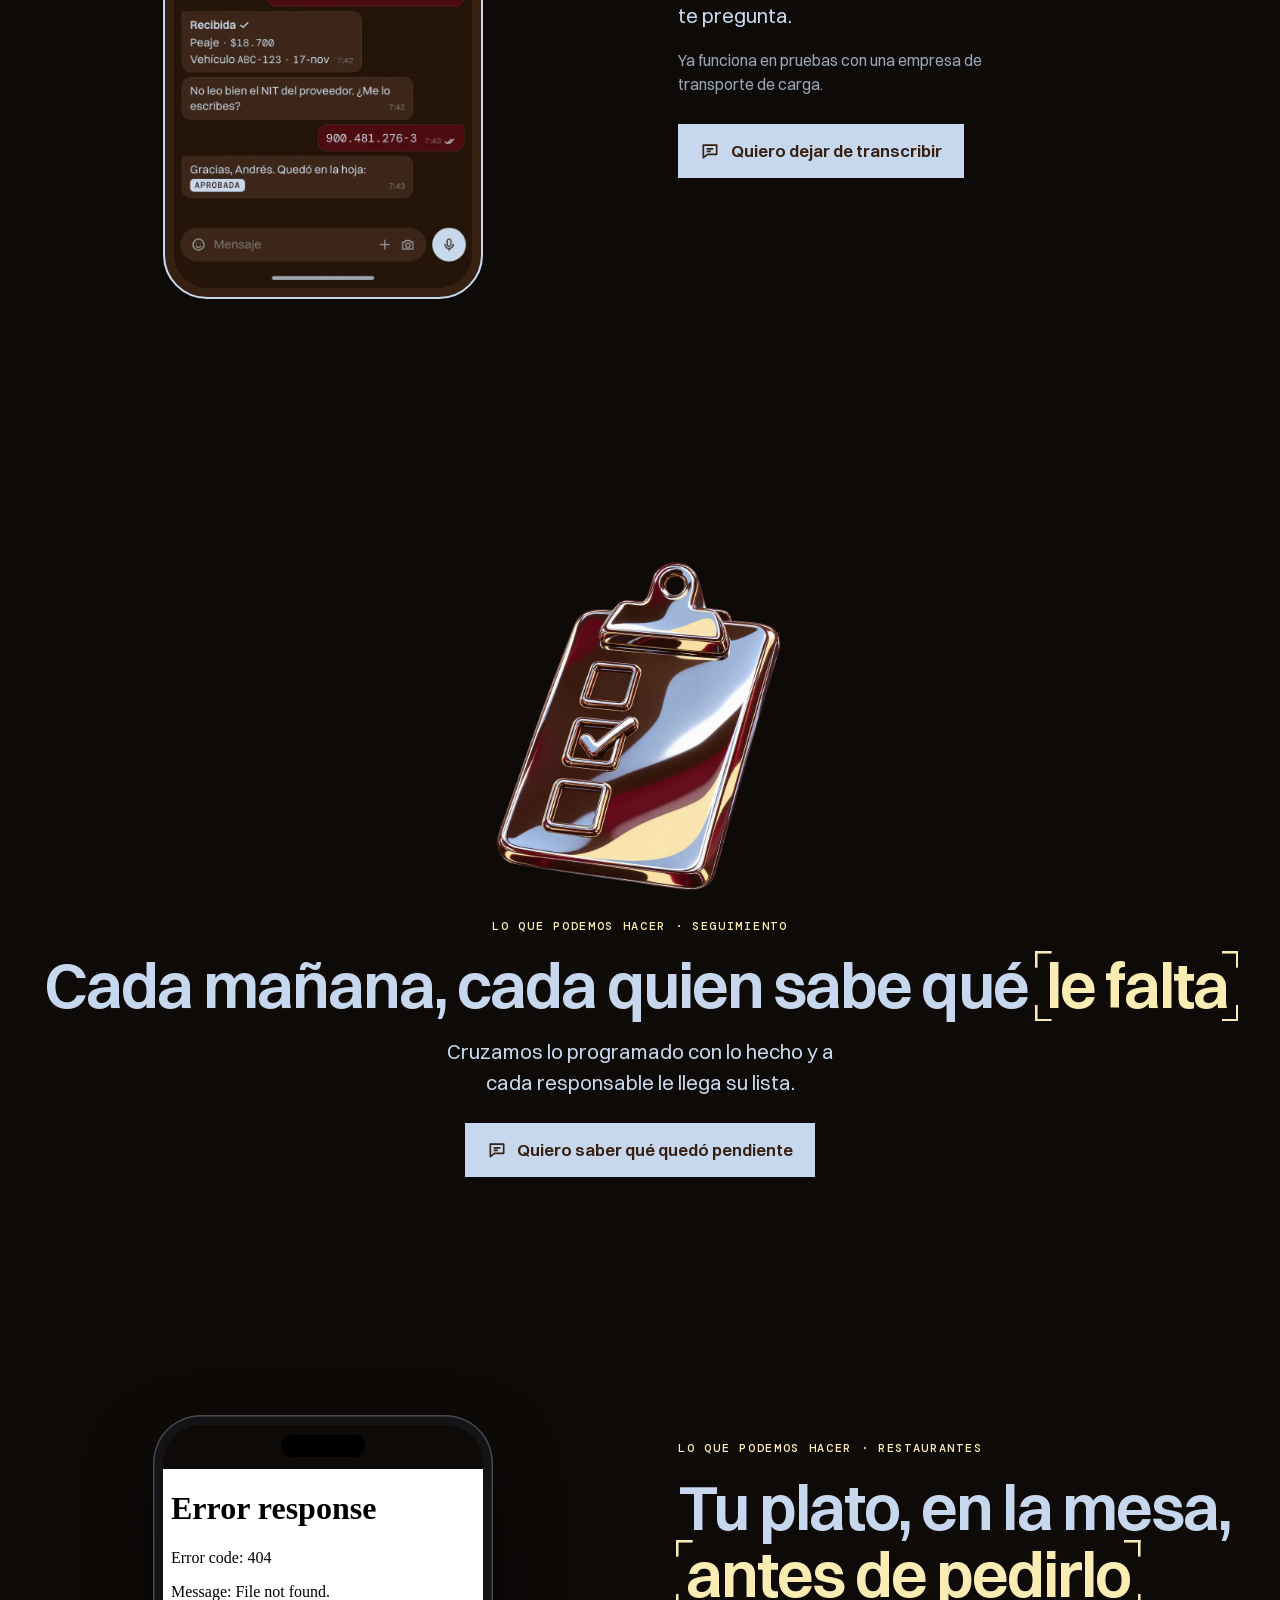
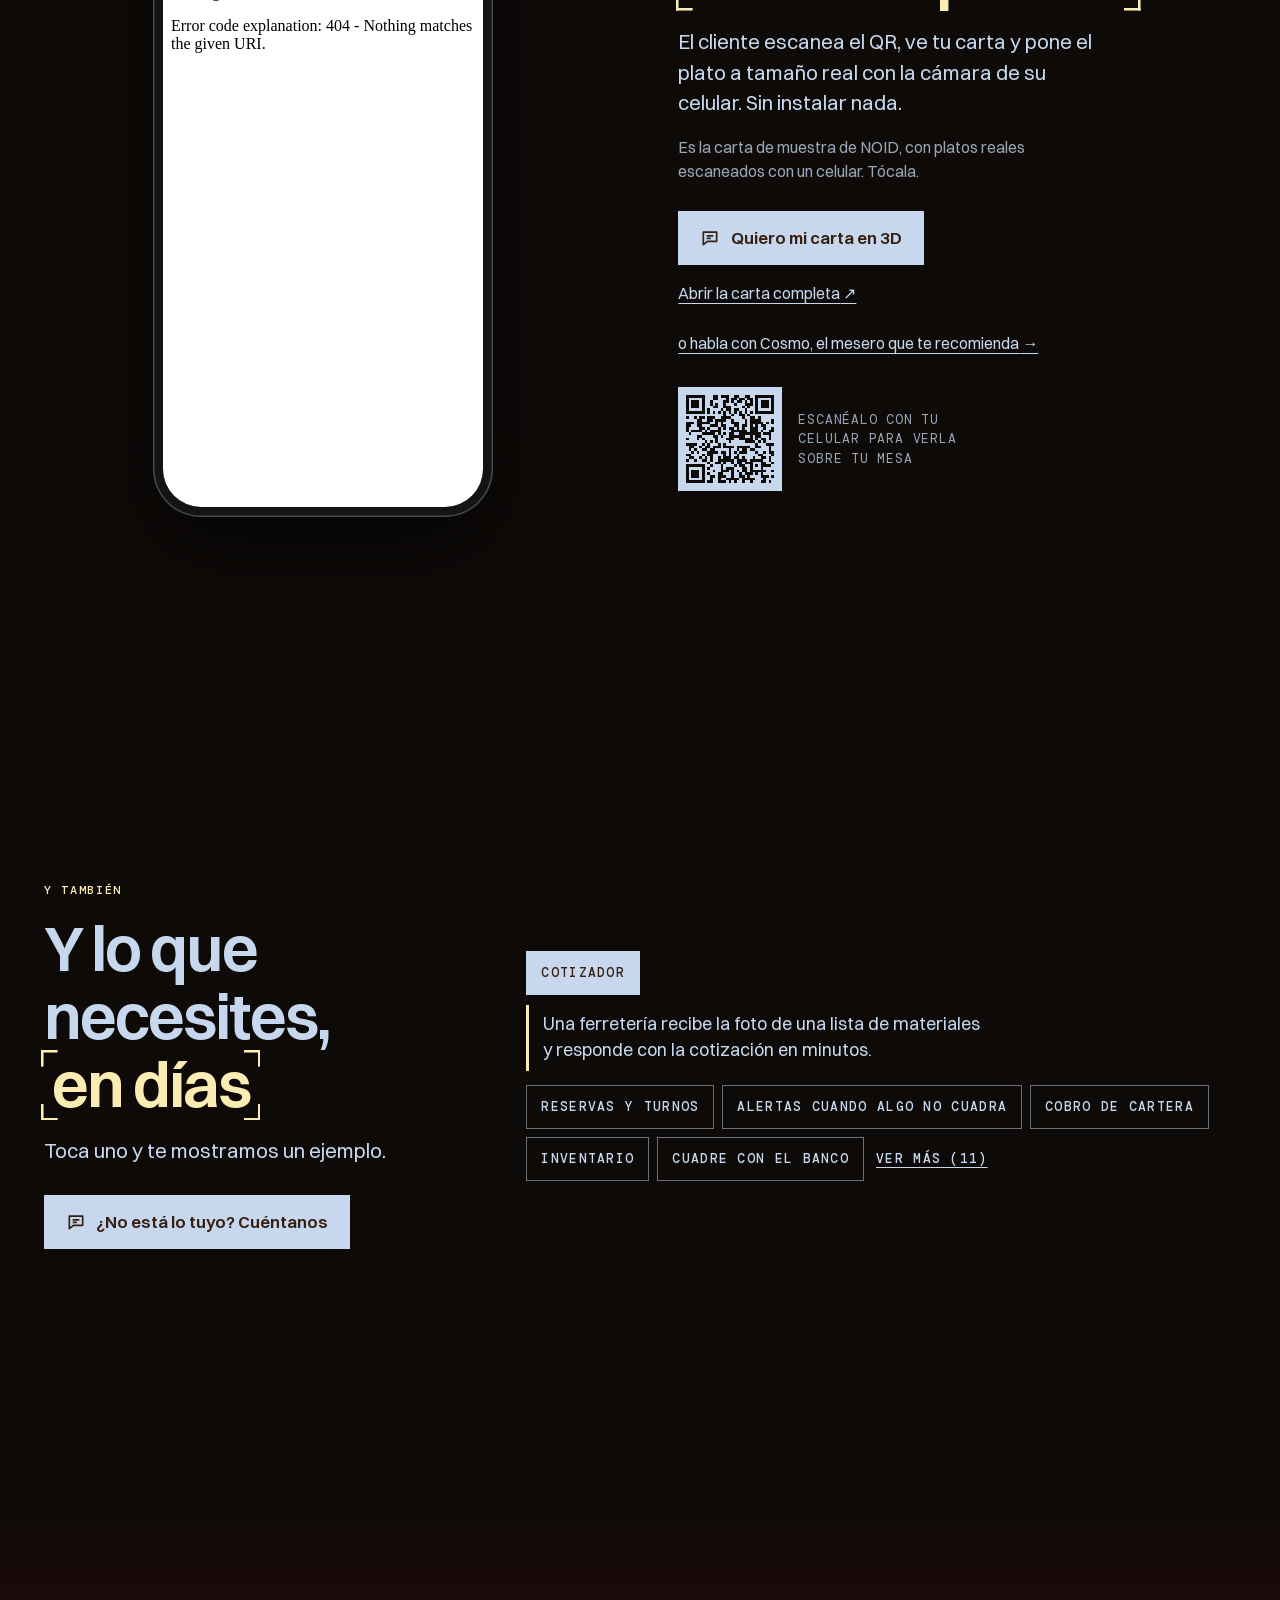
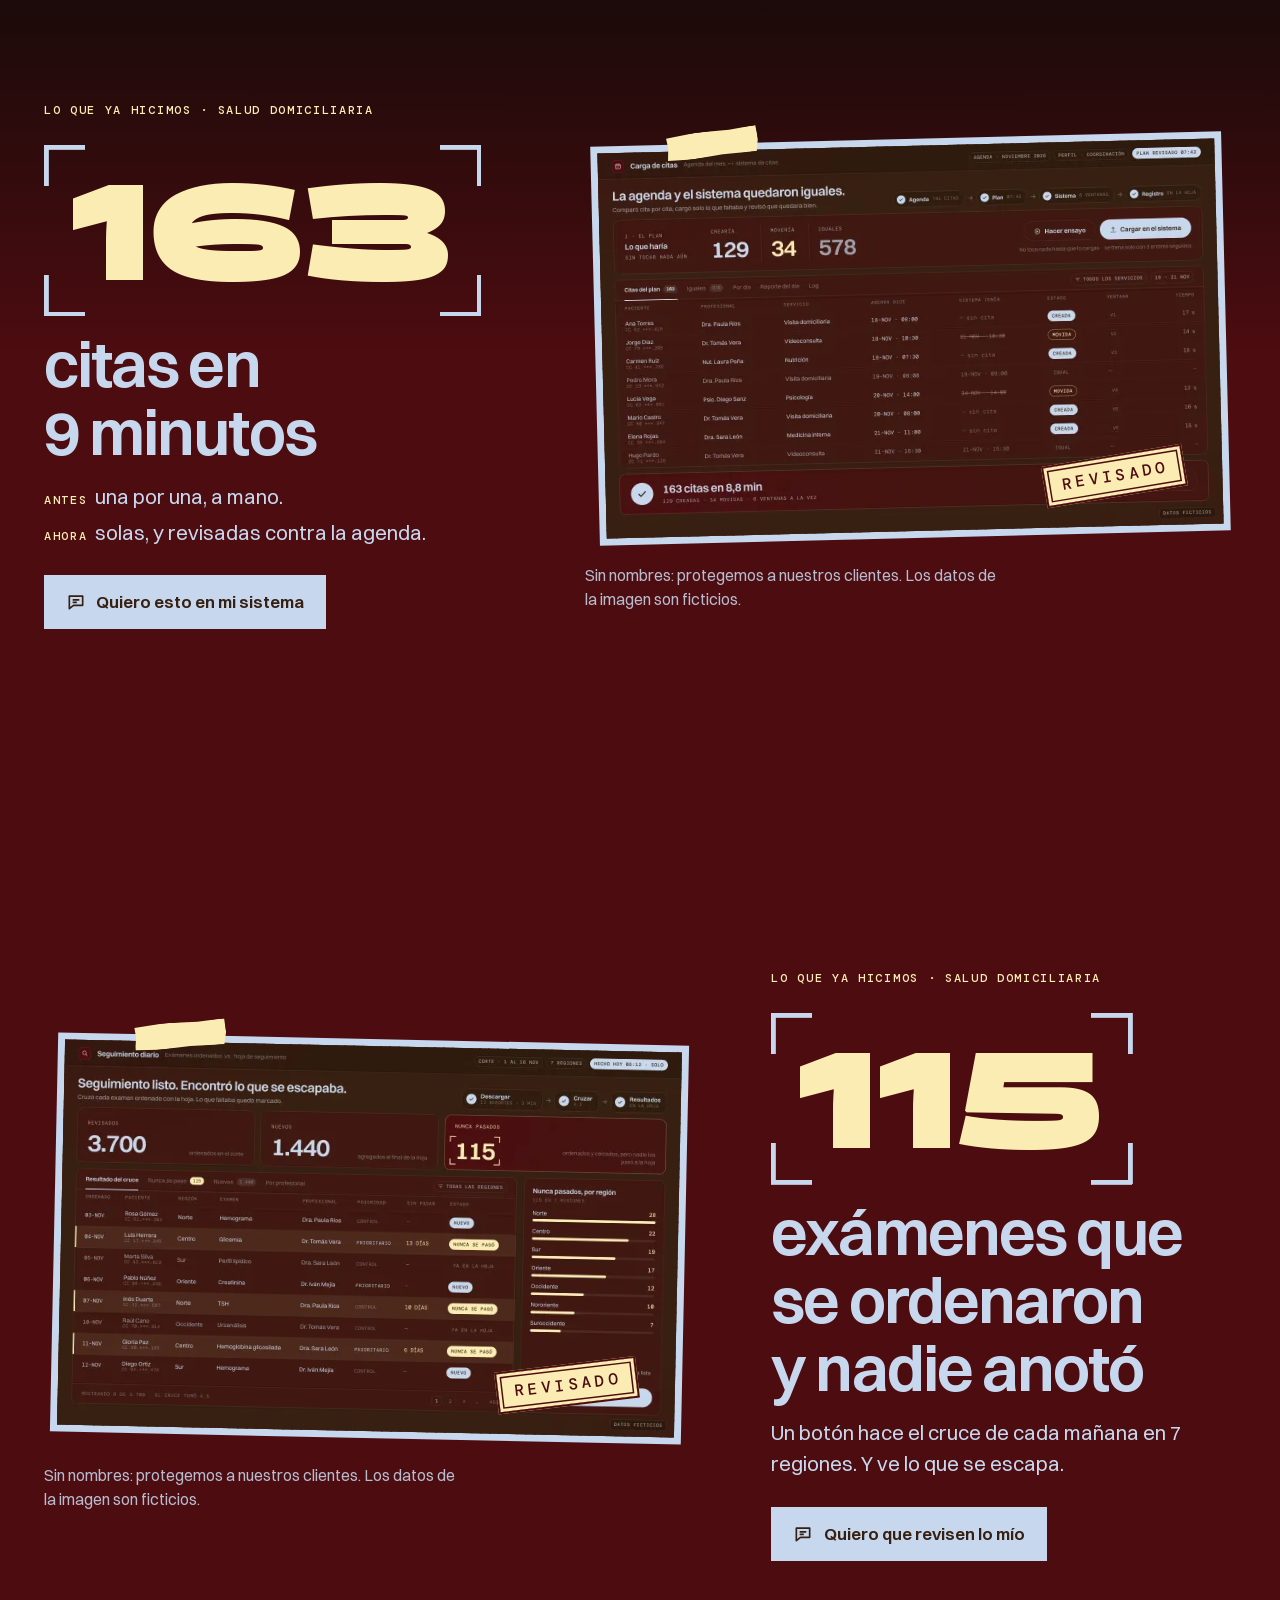
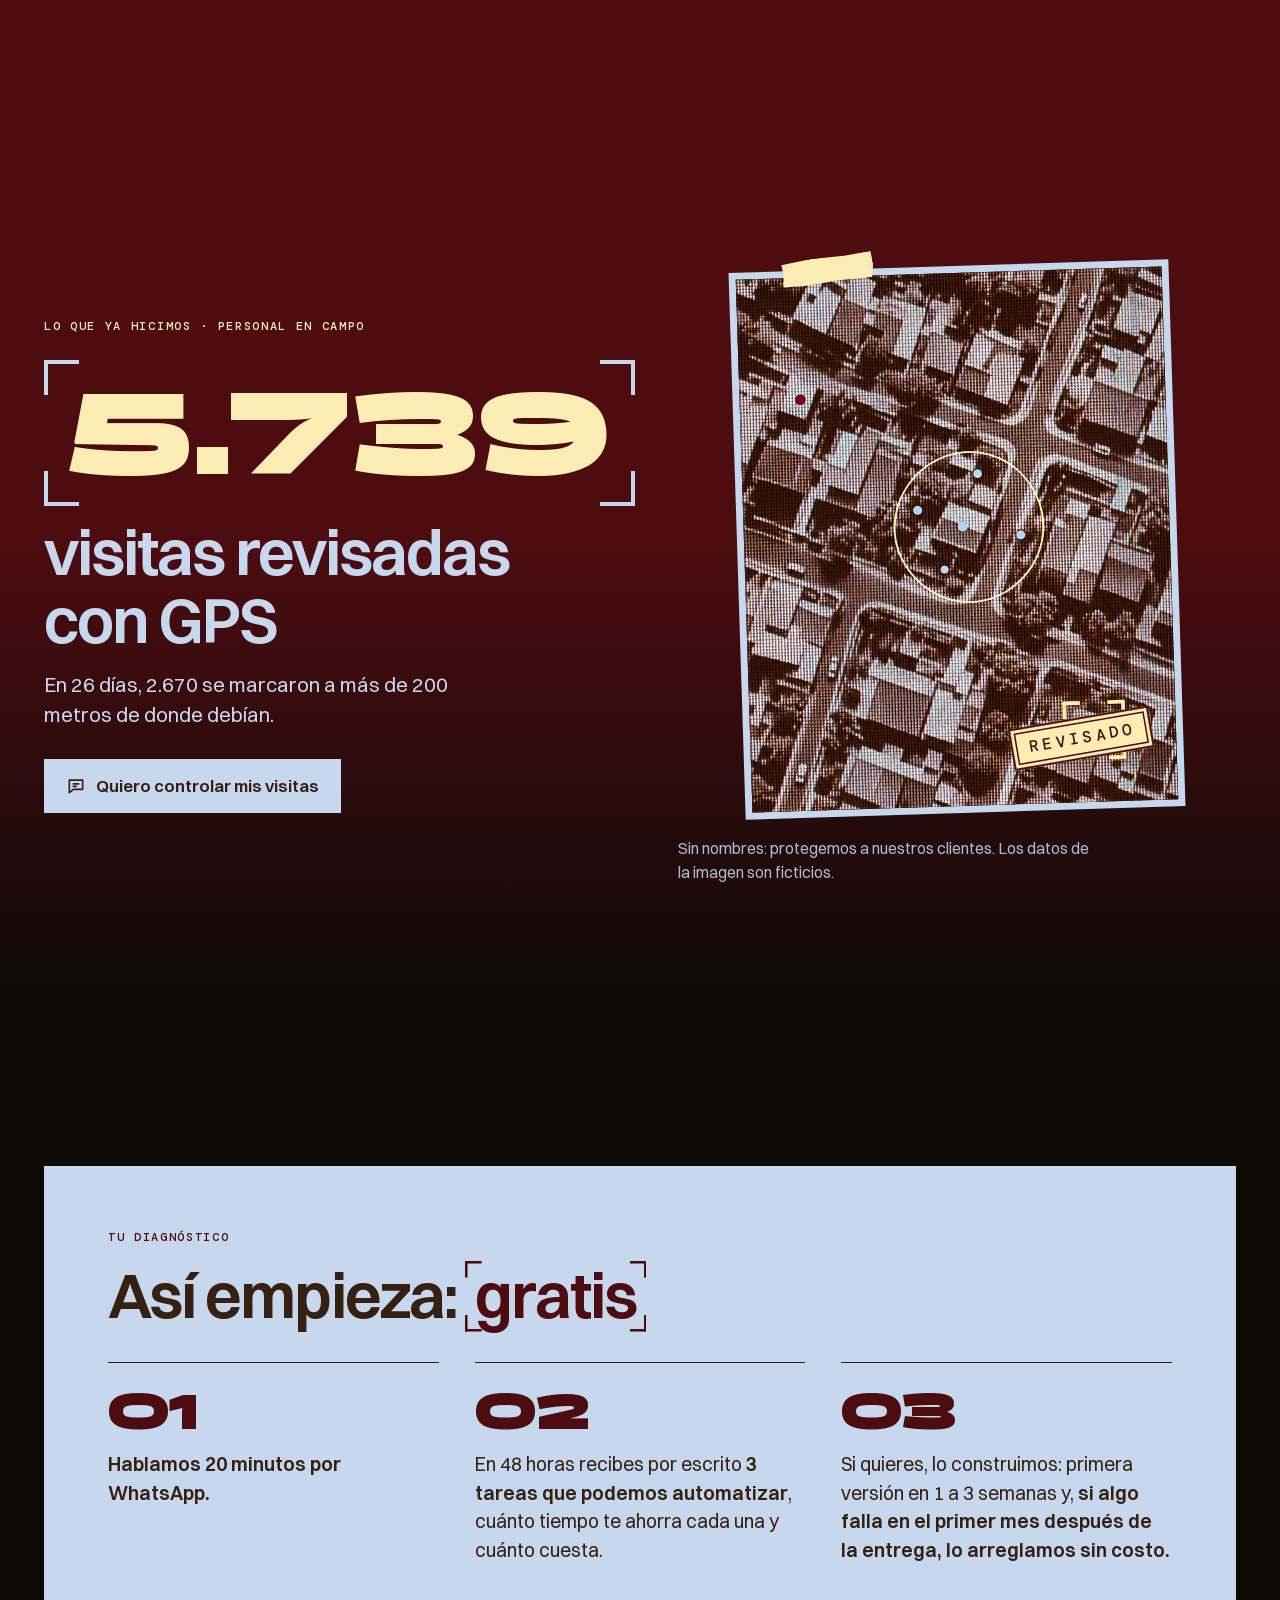
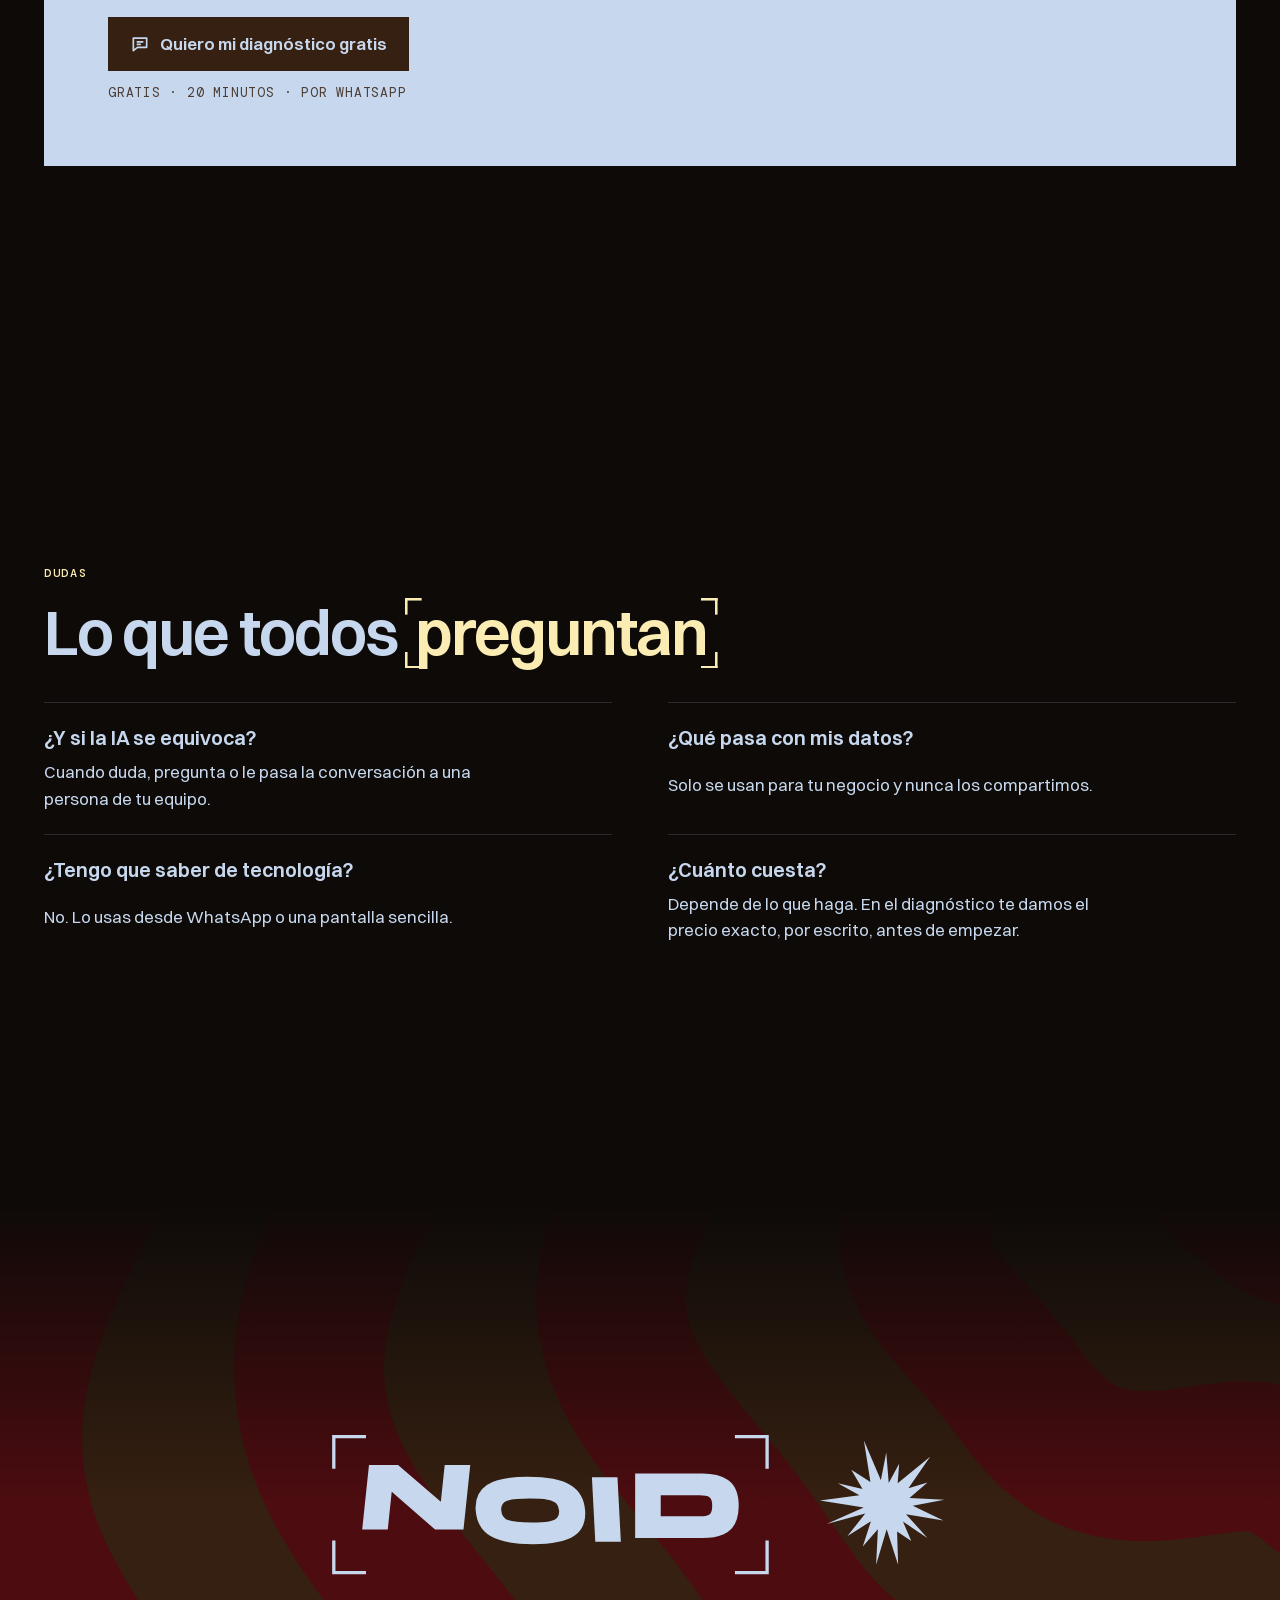
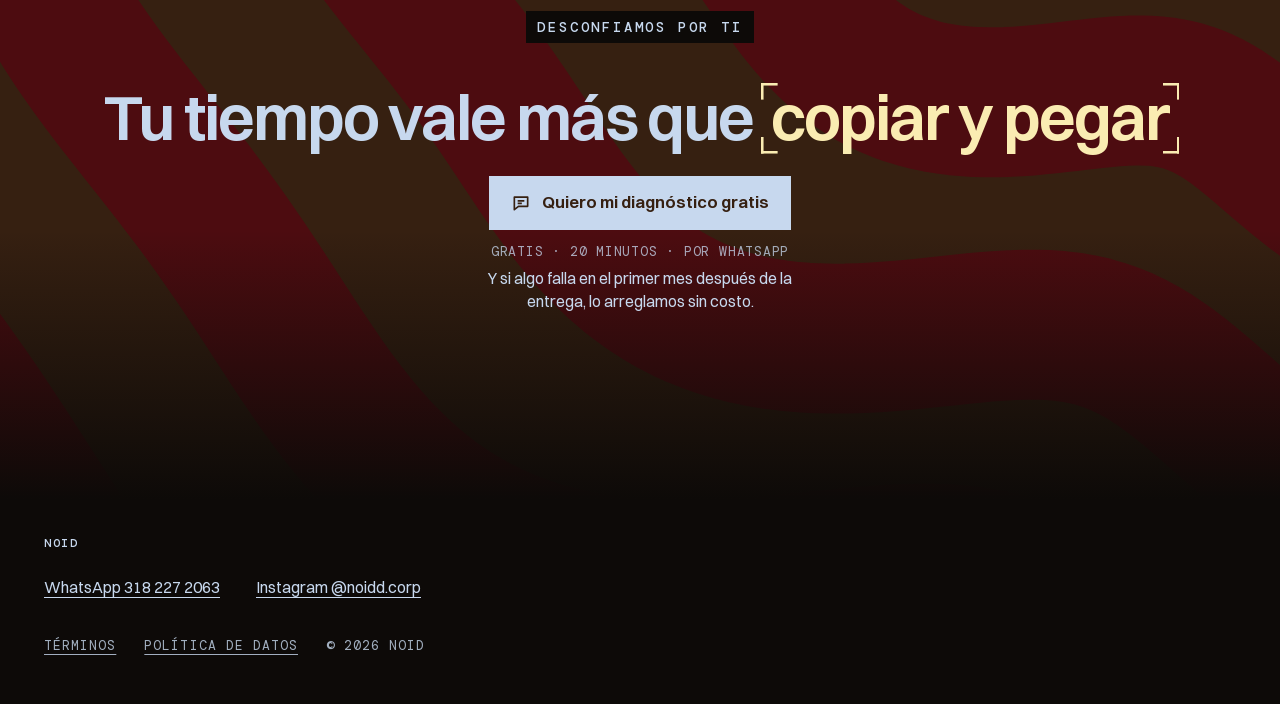
==== commit c7a8f859: "noidcorp.com con el sitio nuevo: negro como escenario, logo cromado en 3D, "Deja de hacerlo a mano" " ====
--- a/index.html
+++ b/index.html
@@ -1,849 +1,1219 @@
 <!doctype html>
-<html lang="es">
+<!-- Generado desde nuevo/index.html con nuevo/armar_raiz.py: no editar aquí -->
+<html lang="es-CO">
 <head>
 <meta charset="utf-8">
 <meta name="viewport" content="width=device-width,initial-scale=1,viewport-fit=cover">
 <title>NOID · Desconfiamos por ti</title>
-<meta name="description" content="NOID: agentes de pedidos por WhatsApp, llamadas con agente de voz, software a la medida, automatizaciones administrativas, tableros, alertas y realidad aumentada. Escríbenos al 318 227 2063 o 300 419 8710.">
-<meta property="og:title" content="NOID · Desconfiamos por ti">
-<meta property="og:description" content="Agentes de pedidos por WhatsApp, automatizaciones administrativas, reportes y alertas.">
+<meta name="description" content="Te decimos, gratis, qué tareas de tu negocio puede hacer la IA: contestar tu WhatsApp, leer tus facturas, llamar a tus clientes. Cuánto tiempo te ahorra y cuánto cuesta, por escrito en 48 horas.">
+<meta name="theme-color" content="#0D0A08">
+<link rel="canonical" href="https://noidcorp.com/">
+<meta property="og:url" content="https://noidcorp.com/">
+<meta property="og:type" content="website">
+<meta property="og:locale" content="es_CO">
+<meta property="og:site_name" content="NOID">
+<meta property="og:title" content="NOID · Deja de hacerlo a mano">
+<meta property="og:description" content="Te decimos, gratis, qué tareas de tu negocio puede hacer la IA, cuánto tiempo te ahorra y cuánto cuesta. Por escrito, en 48 horas.">
+<meta property="og:image" content="https://noidcorp.com/nuevo/img/og.jpg">
+<meta property="og:image:width" content="1200">
+<meta property="og:image:height" content="630">
+<meta property="og:image:alt" content="NOID: Deja de hacerlo a mano">
+<meta name="twitter:card" content="summary_large_image">
 <link rel="icon" href="logo.svg" type="image/svg+xml">
-<link rel="preconnect" href="https://fonts.googleapis.com">
-<link rel="stylesheet" href="https://fonts.googleapis.com/css2?family=Archivo+Black&family=Courier+Prime:wght@700&family=DM+Mono:wght@400;500&family=Gloock&family=IM+Fell+English:ital@1&display=swap">
+<script>document.documentElement.className='js'</script>
+<!-- Solo se precargan las letras de la portada -->
+<link rel="preload" href="nuevo/fuentes/switzer-600.woff2" as="font" type="font/woff2" crossorigin>
+<link rel="preload" href="nuevo/fuentes/switzer-400.woff2" as="font" type="font/woff2" crossorigin>
 <style>
-@font-face{font-family:"Panchang";src:url([data-uri]) format("woff2");font-weight:800;font-display:swap}
-@font-face{font-family:"Switzer";src:url([data-uri]) format("woff2");font-weight:400;font-display:swap}
-@font-face{font-family:"Switzer";src:url([data-uri]) format("woff2");font-weight:600;font-display:swap}
+/* ===== Letras (manual 05): todas locales, con swap. Los recortes de carta anónima salieron el 19-nov (DON: quitan formalidad) ===== */
+@font-face{font-family:"Switzer";src:url(nuevo/fuentes/switzer-400.woff2) format("woff2");font-weight:400;font-display:swap}
+@font-face{font-family:"Switzer";src:url(nuevo/fuentes/switzer-600.woff2) format("woff2");font-weight:600;font-display:swap}
+@font-face{font-family:"Panchang";src:url(nuevo/fuentes/panchang-800.woff2) format("woff2");font-weight:800;font-display:swap}
+@font-face{font-family:"DM Mono";src:url(nuevo/fuentes/dm-mono-400.woff2) format("woff2");font-weight:400;font-display:swap}
+@font-face{font-family:"DM Mono";src:url(nuevo/fuentes/dm-mono-500.woff2) format("woff2");font-weight:500;font-display:swap}
+
+/* ===== Colores (manual 04 + 19-nov). El NEGRO es el escenario de toda la página: un negro cálido, de la familia del café
+   (#0D0A08, no un negro neutro), para que café, tinto y azul se sientan del mismo mundo. Los colores son capítulos:
+   tinto = lo que ya hicimos (entra y sale del negro en degradado), azul = el diagnóstico (una tarjeta sobre el negro),
+   café y tinto = las ondas del cierre (salen del negro). El café vive como material: el chat, la textura de píxeles.
+   Nunca dos fondos con corte recto. El plateado existe solo dentro de los cromados 3D (el logo) ===== */
 :root{
-  --cafe:#362011;--cafe-2:#40271a;--cafe-3:#4e3426;--tinto:#4D0C10;--tinto-2:#5e1217;
-  --azul:#C7D8EE;--mant:#FAECB2;--suave:rgba(199,216,238,.7);--linea:rgba(199,216,238,.16);
-  --cuerpo:"Switzer",system-ui,-apple-system,"Helvetica Neue",Arial,sans-serif;
-  --dato:"DM Mono",ui-monospace,Menlo,monospace;
-  --marca:"Panchang","Archivo Black",system-ui,sans-serif;
+  --cafe:#362011;--tinto:#4D0C10;--azul:#C7D8EE;--mant:#FAECB2;--negro:#0D0A08;
+  --texto:"Switzer","Helvetica Neue",Arial,sans-serif;
+  --mono:"DM Mono",ui-monospace,Menlo,monospace;
+  --ancha:"Panchang","Arial Black",sans-serif;
+  --curva:cubic-bezier(.23,1,.32,1);
+  --g:18px;
+  /* Tema de cada pantalla: café (por defecto), tinto o azul ("café y tinto sobre azul") */
+  --fondo:var(--negro);--tinta:var(--azul);--acento:var(--mant);--suave:rgba(199,216,238,.76);--linea:rgba(199,216,238,.16);
+  --btn-fondo:var(--azul);--btn-tinta:var(--cafe);--btn-hover:var(--mant);--foco:var(--mant);
   color-scheme:dark;
 }
-*{box-sizing:border-box}
-html{scroll-behavior:smooth}
-body{margin:0;background:var(--cafe);color:var(--azul);font:400 17px/1.6 var(--cuerpo);overflow-x:hidden}
-.ancho{max-width:1180px;margin:0 auto;padding-left:max(18px,env(safe-area-inset-left,0px));padding-right:max(18px,env(safe-area-inset-right,0px))}
+@media (min-width:600px){:root{--g:28px}}
+@media (min-width:900px){:root{--g:44px}}
+.t-tinto{--fondo:var(--tinto);--suave:rgba(199,216,238,.86)}
+.t-tinto.entra{background:linear-gradient(to bottom,var(--negro) 0,var(--tinto) min(52vh,460px))}
+.t-tinto.sale{background:linear-gradient(to bottom,var(--tinto) calc(100% - min(52vh,460px)),var(--negro) 100%)}
+/* El diagnóstico: una tarjeta azul sobre el negro, no una pantalla azul de borde a borde */
+.tarjeta{background:var(--fondo);color:var(--tinta);padding:clamp(28px,5vw,72px)}
+.t-azul{--fondo:var(--azul);--tinta:var(--cafe);--acento:var(--tinto);--suave:rgba(54,32,17,.84);--linea:rgba(54,32,17,.28);
+  --btn-fondo:var(--cafe);--btn-tinta:var(--azul);--btn-hover:var(--tinto);--foco:var(--tinto)}
+*,*::before,*::after{box-sizing:border-box}
+html{background:var(--negro);-webkit-text-size-adjust:100%;text-size-adjust:100%}
+@media (max-width:899px){html{scroll-padding-bottom:96px}}
+html{scroll-padding-top:72px}
+@media (min-width:900px){html{scroll-padding-top:80px}}
+body{margin:0;background:var(--negro);color:var(--azul);font:400 17px/1.55 var(--texto);-webkit-font-smoothing:antialiased;overflow-x:clip}
+h1,h2,h3,p,figure,ol,ul,dl,dd{margin:0}
+ol,ul{padding:0;list-style:none}
+img,svg{display:block;max-width:100%}
 a{color:inherit}
-:focus-visible{outline:2px solid var(--mant);outline-offset:3px}
-p{margin:0}
-.mono{font-family:var(--dato);font-size:13px;letter-spacing:.14em;text-transform:uppercase;color:var(--suave)}
-.icono{width:20px;height:20px;flex:none}
-
-/* Barra */
-.barra{position:sticky;top:0;z-index:20;background:rgba(54,32,17,.9);backdrop-filter:blur(10px);border-bottom:1px solid var(--linea)}
-.barra .ancho{display:flex;align-items:center;justify-content:space-between;gap:16px;padding-block:12px}
-.barra .marca{display:flex;align-items:center;gap:10px;text-decoration:none}
-.barra .marca svg{height:30px;width:auto}
-.barra nav{display:flex;gap:22px;align-items:center}
-.barra nav a{text-decoration:none;font-family:var(--dato);font-size:13px;letter-spacing:.1em;text-transform:uppercase;color:var(--suave)}
-.barra nav a:hover{color:var(--azul)}
-@media (max-width:720px){.barra nav a.opc{display:none}}
-
-/* Botones */
-.btn{display:inline-flex;align-items:center;gap:10px;font:600 16px var(--cuerpo);text-decoration:none;border-radius:999px;padding:13px 20px;border:0;cursor:pointer;transition:transform .15s ease,background .15s ease}
-.btn:hover{transform:translateY(-2px)}
-.btn.azul{background:var(--azul);color:var(--cafe)}
-.btn.tinto{background:var(--tinto);color:var(--azul)}
-.btn.linea{background:transparent;color:var(--azul);box-shadow:inset 0 0 0 1.5px var(--linea)}
-.btn.chico{padding:8px 14px;font-size:14px}
-
-/* Portada */
-.portada{position:relative;overflow:hidden}
-.portada canvas#ondas{position:absolute;inset:0;width:100%;height:100%;pointer-events:none}
-.portada .ancho{position:relative;display:grid;grid-template-columns:minmax(0,1.1fr) minmax(0,.9fr);gap:40px;align-items:center;padding-block:56px 64px}
-@media (max-width:900px){.portada .ancho{grid-template-columns:minmax(0,1fr);padding-block:32px 48px}}
-.titular{font-size:clamp(28px,7.6vw,76px)!important;display:flex;flex-wrap:wrap;gap:6px 4px;margin:18px 0 22px;font-size:clamp(40px,7.2vw,84px);line-height:1;font-weight:400}
-.rescate .esp{width:.3em}
-.rescate .pal{display:inline-flex;flex-wrap:wrap;gap:3px;white-space:nowrap}
-.rescate span.l{display:inline-block;padding:.07em .13em .09em;clip-path:polygon(2% 6%,30% 0,62% 5%,98% 1%,100% 40%,97% 96%,64% 100%,28% 95%,0 100%,3% 52%)}
-.bajada{font-size:clamp(18px,2.2vw,22px);max-width:34ch;color:var(--azul)}
-.bajada b{color:var(--mant);font-weight:600}
-
-/* Contacto en portada */
-.contacto{margin-top:30px;display:grid;gap:12px;max-width:560px}
-.canal{display:flex;align-items:center;gap:14px;justify-content:space-between;flex-wrap:wrap;background:var(--cafe-2);border:1px solid var(--linea);border-radius:14px;padding:14px 14px 14px 18px}
-.canal .info{display:grid;gap:2px;min-width:0}
-.canal .num{font-family:var(--dato);font-weight:500;font-size:clamp(20px,2.6vw,24px);color:var(--azul);user-select:all;letter-spacing:.02em}
-.canal .acc{display:flex;gap:8px;flex-wrap:wrap}
-.canal.ig{background:var(--tinto);border-color:transparent}
-
-.ojo{position:relative;aspect-ratio:1;max-width:520px;width:100%;justify-self:center}
-.ojo canvas{width:100%;height:100%;display:block}
-.ojo .lema{position:absolute;left:50%;bottom:4%;transform:translateX(-50%);white-space:nowrap;font-family:var(--dato);font-weight:500;font-size:13px;letter-spacing:.24em;color:var(--mant);background:var(--cafe);padding:4px 10px}
-@media (max-width:900px){.ojo{max-width:340px;aspect-ratio:4/3}}
-
-/* Cinta */
-.cinta{background:var(--tinto);overflow:hidden;border-block:1px solid rgba(0,0,0,.25)}
-.cinta .pista{display:flex;width:max-content;gap:40px;padding-block:16px;animation:corre 28s linear infinite}
-.cinta span{font-family:var(--marca);font-size:clamp(18px,2.4vw,26px);color:var(--azul);white-space:nowrap;display:flex;gap:40px;align-items:center}
-.cinta i{display:inline-block;width:14px;height:14px;background:var(--mant);clip-path:polygon(50% 0,61% 35%,98% 35%,68% 57%,79% 91%,50% 70%,21% 91%,32% 57%,2% 35%,39% 35%)}
-@keyframes corre{to{transform:translateX(-50%)}}
-
-/* Secciones */
-section.bloque{padding-block:88px}
-.encabezado{display:grid;gap:14px;margin-bottom:44px;max-width:720px}
-.encabezado h2{display:flex;flex-wrap:wrap;gap:5px 3px;margin:0;font-size:clamp(26px,5vw,54px);line-height:1;font-weight:400}
-.encabezado p{font-size:19px;color:var(--suave);max-width:56ch}
-
-/* Servicios */
-.servicios{display:grid;gap:18px;grid-template-columns:repeat(3,minmax(0,1fr))}
-@media (max-width:1000px){.servicios{grid-template-columns:repeat(2,minmax(0,1fr))}}
-@media (max-width:640px){.servicios{grid-template-columns:1fr}}
-.serv{background:var(--cafe-2);border:1px solid var(--linea);border-radius:18px;padding:22px;display:grid;grid-template-rows:auto auto 1fr;gap:14px;min-width:0;transition:transform .2s ease,border-color .2s ease}
-.serv:hover{transform:translateY(-4px);border-color:rgba(199,216,238,.4)}
-.serv h3{margin:0;font-size:24px;font-weight:600;line-height:1.2}
-.serv p{color:var(--suave);font-size:16px}
-.serv .vis{background:var(--cafe);border-radius:12px;padding:14px;min-height:150px;display:grid;align-content:center;gap:8px;font-family:var(--dato);font-size:13px;overflow:hidden}
-.serv.dest{background:var(--tinto);border-color:transparent}
-.serv.dest .vis{background:var(--tinto-2)}
-.serv.dest p{color:rgba(199,216,238,.82)}
-
-/* visuales chicos */
-.log div{display:flex;justify-content:space-between;gap:8px;padding:5px 8px;border-radius:6px;background:var(--cafe-2)}
-.log b{color:var(--azul);font-weight:500}.log em{font-style:normal;color:var(--mant)}
-.cruce{display:grid;grid-template-columns:1fr 1fr;gap:6px}
-.cruce div{padding:5px 8px;border-radius:6px;background:var(--cafe-2);display:flex;justify-content:space-between;gap:6px}
-.cruce .mal{background:var(--tinto);color:var(--mant)}
-.cruce .cab{background:none;color:var(--suave);font-size:11px;letter-spacing:.1em}
-.alerta{background:var(--cafe-2);border-left:3px solid var(--mant);border-radius:8px;padding:10px 12px;display:grid;gap:4px}
-.alerta b{color:var(--mant);font-weight:500}
-.chat{display:grid;gap:6px;font-family:var(--cuerpo);font-size:14px}
-.chat span{max-width:82%;padding:7px 11px;border-radius:14px;line-height:1.35}
-.chat .yo{justify-self:end;background:var(--azul);color:var(--cafe);border-bottom-right-radius:4px}
-.chat .bot{background:var(--cafe-2);border-bottom-left-radius:4px}
-.ar{position:relative;height:140px;perspective:300px}
-.ar .mesa{position:absolute;inset:10px 0 0;transform:rotateX(58deg);background-image:linear-gradient(var(--linea) 1px,transparent 1px),linear-gradient(90deg,var(--linea) 1px,transparent 1px);background-size:18px 18px;border:1px solid rgba(199,216,238,.35)}
-.ar .plato{position:absolute;left:50%;top:50%;width:120px;height:120px;margin:-60px;border-radius:50%;border:2px dashed var(--azul);background:radial-gradient(circle,var(--tinto) 0 42%,transparent 43%)}
-.ar .med{position:absolute;right:8px;top:6px;color:var(--mant)}
-@media (prefers-reduced-motion:no-preference){.ar .plato{animation:flota 3.2s ease-in-out infinite}}
-@keyframes flota{50%{transform:translateY(-6px) rotate(8deg)}}
-
-/* Demo cruce */
-.demo{display:grid;grid-template-columns:1fr 1fr;gap:18px}
-@media (max-width:760px){.demo{grid-template-columns:1fr}}
-.tabla{background:var(--cafe-2);border:1px solid var(--linea);border-radius:16px;padding:18px;min-width:0}
-.tabla .t{display:flex;justify-content:space-between;align-items:baseline;margin-bottom:12px}
-.tabla table{width:100%;border-collapse:collapse;font-family:var(--dato);font-size:14px;font-variant-numeric:tabular-nums}
-.tabla td,.tabla th{padding:9px 8px;text-align:left;border-bottom:1px solid var(--linea)}
-.tabla th{font-weight:400;color:var(--suave);font-size:12px;letter-spacing:.1em;text-transform:uppercase}
-.tabla td:last-child,.tabla th:last-child{text-align:right}
-.tabla tr.hallazgo td{background:var(--tinto);color:var(--mant)}
-.tabla tr.hallazgo td:first-child{border-radius:6px 0 0 6px}.tabla tr.hallazgo td:last-child{border-radius:0 6px 6px 0}
-.tabla .nota{font-size:11px;letter-spacing:.06em;display:block;color:var(--mant);opacity:.85}
-.demo-acc{display:flex;flex-wrap:wrap;gap:14px;align-items:center;margin-top:22px}
-.resultado{font-family:var(--dato);font-size:15px;color:var(--suave)}
-.resultado b{color:var(--mant);font-weight:500}
-
-/* En acción */
-.casos{display:grid;gap:18px;grid-template-columns:repeat(auto-fit,minmax(min(100%,320px),1fr))}
-.caso{border-radius:18px;padding:26px;display:grid;gap:12px;align-content:start;min-width:0;text-decoration:none;background:var(--cafe-2);border:1px solid var(--linea);transition:transform .2s ease}
-a.caso:hover{transform:translateY(-4px)}
-.caso h3{margin:0;font-size:22px;font-weight:600}
-.caso p{color:var(--suave);font-size:16px}
-.caso .ir{font-family:var(--dato);font-size:14px;color:var(--mant)}
-.caso.vivo{background:var(--azul);color:var(--cafe)}.caso.vivo p{color:rgba(54,32,17,.8)}.caso.vivo .mono,.caso.vivo .ir{color:var(--tinto)}
-
-/* Pasos */
-.pasos{display:grid;gap:18px;grid-template-columns:repeat(3,minmax(0,1fr));counter-reset:p}
-@media (max-width:820px){.pasos{grid-template-columns:1fr}}
-.paso{border-top:2px solid var(--azul);padding-top:18px;display:grid;gap:8px;min-width:0}
-.paso::before{counter-increment:p;content:"0" counter(p);font-family:var(--marca);font-size:28px;color:var(--mant)}
-.paso h3{margin:0;font-size:21px;font-weight:600}
-.paso p{color:var(--suave);font-size:16px}
-
-/* Cierre */
-.cierre{background:var(--tinto);position:relative;overflow:hidden}
-.cierre .ancho{padding-block:80px;display:grid;gap:28px;justify-items:start}
-.cierre h2{display:flex;flex-wrap:wrap;gap:6px 4px;margin:0;font-size:clamp(36px,6vw,68px);line-height:1;font-weight:400}
-.cierre .botones{display:flex;flex-wrap:wrap;gap:12px}
-.cierre p{font-size:19px;max-width:48ch}
-footer .ancho{display:flex;flex-wrap:wrap;gap:16px;justify-content:space-between;align-items:center;padding-block:32px 40px}
-footer svg{height:26px;width:auto}
-
-/* Estallido vivo */
-.estallido{display:inline-block}
-@media (prefers-reduced-motion:no-preference){.estallido{animation:gira 14s linear infinite}}
+button,input{font:inherit;color:inherit}
+:focus-visible{outline:3px solid var(--foco);outline-offset:3px}
+.sr{position:absolute!important;width:1px;height:1px;overflow:hidden;clip:rect(0 0 0 0);clip-path:inset(50%);white-space:nowrap}
+.saltar{position:fixed;left:12px;top:-60px;z-index:60;background:var(--azul);color:var(--cafe);padding:12px 16px;font-weight:600;text-decoration:none}
+.saltar:focus{top:12px}
+
+/* ===== Piezas de texto ===== */
+.etq{font:500 12px/1.3 var(--mono);letter-spacing:.14em;text-transform:uppercase;color:var(--acento)}
+h1,h2{font-weight:600;letter-spacing:-.03em;text-wrap:balance}
+h1{font-size:clamp(46px,7.2vw,108px);line-height:.98;letter-spacing:-.04em}
+h2{font-size:clamp(34px,5vw,66px);line-height:1.06}
+.frase{font-size:clamp(18px,1.6vw,22px);line-height:1.5;max-width:36ch;text-wrap:pretty}
+.apoyo{font-size:16px;line-height:1.5;color:var(--suave);max-width:40ch}
+.num{font-family:var(--ancha);font-weight:800;letter-spacing:.02em;font-size:.92em}
+.cifra{display:block;font-family:var(--ancha);font-weight:800;letter-spacing:.02em;line-height:1;color:var(--mant);font-size:clamp(60px,19vw,138px);margin:.08em 0 .1em;white-space:nowrap}
+.cifra-ch{font-size:clamp(56px,15vw,118px)}
+
+/* Mirilla de la marca alrededor de un dato (manual 11): en la tinta de la pantalla */
+.marcas{position:relative;display:inline-block;padding:.12em .2em}
+.marcas::before{content:"";position:absolute;inset:0;pointer-events:none;--k:.3em;--t:max(2px,.035em);--c:var(--tinta);background:
+ linear-gradient(var(--c) 0 0) top left/var(--k) var(--t) no-repeat,linear-gradient(var(--c) 0 0) top left/var(--t) var(--k) no-repeat,
+ linear-gradient(var(--c) 0 0) top right/var(--k) var(--t) no-repeat,linear-gradient(var(--c) 0 0) top right/var(--t) var(--k) no-repeat,
+ linear-gradient(var(--c) 0 0) bottom left/var(--k) var(--t) no-repeat,linear-gradient(var(--c) 0 0) bottom left/var(--t) var(--k) no-repeat,
+ linear-gradient(var(--c) 0 0) bottom right/var(--k) var(--t) no-repeat,linear-gradient(var(--c) 0 0) bottom right/var(--t) var(--k) no-repeat}
+
+/* Foco (reemplaza los recortes, 19-nov): la palabra clave del título va en el acento, dentro de la mirilla de la marca.
+   Al entrar en pantalla la mirilla se cierra sobre la palabra, como una cámara que enfoca: lleva el ojo a lo que importa.
+   Sin JavaScript o con "reducir movimiento" la mirilla ya está puesta */
+.foco{position:relative;display:inline-block;color:var(--acento);padding:0 .16em .04em;margin:0 -.04em}
+.foco::before{content:"";position:absolute;inset:0;pointer-events:none;--k:.26em;--t:max(2px,.04em);--c:var(--acento);background:
+ linear-gradient(var(--c) 0 0) top left/var(--k) var(--t) no-repeat,linear-gradient(var(--c) 0 0) top left/var(--t) var(--k) no-repeat,
+ linear-gradient(var(--c) 0 0) top right/var(--k) var(--t) no-repeat,linear-gradient(var(--c) 0 0) top right/var(--t) var(--k) no-repeat,
+ linear-gradient(var(--c) 0 0) bottom left/var(--k) var(--t) no-repeat,linear-gradient(var(--c) 0 0) bottom left/var(--t) var(--k) no-repeat,
+ linear-gradient(var(--c) 0 0) bottom right/var(--k) var(--t) no-repeat,linear-gradient(var(--c) 0 0) bottom right/var(--t) var(--k) no-repeat;
+ transition:inset .8s var(--curva),opacity .5s var(--curva)}
+.js .foco:not(.visto)::before{inset:-.2em -.32em;opacity:0}
+.firma{aspect-ratio:1310/304;height:auto}
+
+/* ===== Botones: un solo estilo principal (se invierte solo sobre azul) ===== */
+.btn{display:inline-flex;align-items:center;justify-content:center;gap:.6em;min-height:54px;padding:14px 22px;background:var(--btn-fondo);color:var(--btn-tinta);font:600 17px/1.2 var(--texto);text-decoration:none;border:0;cursor:pointer;transition:background-color .2s var(--curva),color .2s var(--curva),transform .16s var(--curva);-webkit-tap-highlight-color:transparent}
+.btn svg{width:20px;height:20px;flex:none}
+@media (hover:hover){.btn:hover{background:var(--btn-hover)}.t-azul .btn:hover{color:var(--azul)}}
+.btn:active{transform:scale(.97)}
+.btn-sec{display:inline-flex;align-items:center;justify-content:center;gap:.5em;min-height:48px;padding:11px 18px;background:transparent;color:var(--tinta);border:1.5px solid var(--tinta);font:600 16px/1.2 var(--texto);text-decoration:none;cursor:pointer;transition:background-color .2s var(--curva),color .2s var(--curva)}
+@media (hover:hover){.btn-sec:hover{background:var(--azul);color:var(--cafe)}}
+/* La nota de lo que no cuesta: solo en la portada, en "Así empieza" y en el cierre */
+.nota{font:400 13px/1.5 var(--mono);letter-spacing:.06em;text-transform:uppercase;color:var(--suave);margin-top:12px;text-wrap:balance}
+.garantia{font-size:16px;line-height:1.45;color:var(--tinta);margin-top:6px;max-width:34ch}
+.accion{display:grid;justify-items:start;align-content:start}
+.enlace{display:inline-flex;align-items:center;min-height:44px;margin-top:6px;font-size:16px;color:var(--tinta);text-underline-offset:4px}
+
+/* ===== Textura de píxeles (manual 09): celdas de 9 px con tres rayitas ===== */
+.papel .px{background-color:var(--cafe);background-image:
+  radial-gradient(ellipse at 58% 42%,rgba(54,32,17,0) 0,rgba(54,32,17,.25) 45%,rgba(54,32,17,.82) 100%),
+  linear-gradient(to bottom,transparent 0 7px,var(--cafe) 7px 9px),
+  linear-gradient(to right,rgba(77,12,16,.95) 0 2px,transparent 2px 3px,rgba(199,216,238,.26) 3px 5px,transparent 5px 6px,rgba(250,236,178,.17) 6px 8px,transparent 8px 9px);
+  background-size:100% 100%,9px 9px,9px 9px}
+
+.px{background-color:var(--negro);background-image:
+  radial-gradient(ellipse at 58% 42%,rgba(13,10,8,0) 0,rgba(13,10,8,.35) 45%,rgba(13,10,8,.9) 100%),
+  linear-gradient(to bottom,transparent 0 7px,var(--negro) 7px 9px),
+  linear-gradient(to right,rgba(77,12,16,.8) 0 2px,transparent 2px 3px,rgba(199,216,238,.2) 3px 5px,transparent 5px 6px,rgba(250,236,178,.12) 6px 8px,transparent 8px 9px);
+  background-size:100% 100%,9px 9px,9px 9px}
+
+/* Huecos de imagen: guardan su proporción; si la imagen no cargara, se ve la textura */
+.marco{position:relative;overflow:hidden;width:100%}
+.marco>img{position:absolute;inset:0;width:100%;height:100%;object-fit:cover;color:transparent;font-size:0}
+.marco.falta>img{visibility:hidden}
+.marco.cromo>img{object-fit:contain}
+.marco.cromo.lista{background:none}
+
+/* ===== Pantallas ===== */
+.pantalla{position:relative;min-height:100vh;min-height:100svh;display:grid;align-items:center;padding:88px var(--g) 72px;overflow-x:clip;background:var(--fondo);color:var(--tinta)}
+@media (min-width:900px){.pantalla{padding:104px var(--g) 72px}}
+.caja{width:100%;max-width:1200px;margin-inline:auto}
+
+/* Escena: texto, imagen y acción. En celular una debajo de otra (mismo orden que el teclado); en escritorio cambia la composición */
+.escena{display:grid;gap:26px;grid-template-areas:"texto" "imagen" "accion"}
+.escena>.texto{grid-area:texto;display:grid;gap:16px;align-content:start;min-width:0}
+.escena>.imagen{grid-area:imagen;min-width:0}
+.escena>.accion{grid-area:accion}
+@media (min-width:900px){
+  .escena{grid-template-columns:minmax(0,1fr) minmax(0,1fr);grid-template-areas:"texto imagen" "accion imagen";column-gap:clamp(40px,6vw,96px);row-gap:28px;align-items:center}
+  .escena>.texto{align-self:end}
+  .escena>.accion{align-self:start}
+  .escena.izq{grid-template-areas:"imagen texto" "imagen accion"}
+  .escena.img-grande{grid-template-columns:minmax(0,5fr) minmax(0,7fr)}
+  .escena.izq.img-grande{grid-template-columns:minmax(0,7fr) minmax(0,5fr)}
+  .escena.centro{grid-template-columns:minmax(0,1fr);grid-template-areas:"imagen" "texto" "accion";justify-items:center;text-align:center;row-gap:24px}
+  .escena.centro>.texto{justify-items:center;align-self:auto}
+  .escena.centro>.accion{justify-items:center}
+  .escena.centro .frase{margin-inline:auto}
+  .escena.centro>.imagen{width:100%}
+}
+
+/* Objetos de cromo (pantallas 3 y 5): uno por pantalla, nunca junto a la firma */
+.cromo{aspect-ratio:1/1;width:min(100%,560px);margin-inline:auto}
+@media (max-width:899px){.cromo{width:min(86vw,380px)}}
+.centro .cromo{width:min(100%,340px)}
+
+/* ===== Encabezado negro con el logo cromado en 3D (arriba a la izquierda, en todos los tamaños) y botón fijo (celular) ===== */
+.cabecera{display:flex;position:fixed;inset:0 0 auto 0;z-index:40;height:80px;align-items:center;justify-content:space-between;padding:0 var(--g) 10px;background:linear-gradient(to bottom,var(--negro) 0,rgba(13,10,8,.9) 55%,rgba(13,10,8,0) 100%)}
+.cabecera .btn{min-height:44px;padding:9px 16px;font-size:15px}
+@media (max-width:899px){.cabecera .btn{display:none}}
+/* El logo: el 3D se dibuja en el canvas; mientras carga (o si no hay WebGL) se ve la foto del mismo cromado */
+.logo-enlace{position:relative;display:block;width:84px;height:64px;margin-left:-10px;transition:opacity .25s var(--curva)}
+.logo-enlace img,.logo-enlace canvas{position:absolute;inset:0;width:100%;height:100%}
+.logo-enlace img{object-fit:contain;padding:9px 8px;transition:opacity .3s var(--curva)}
+.logo-enlace canvas{opacity:0;transition:opacity .4s var(--curva)}
+.logo-enlace.vivo canvas{opacity:1}.logo-enlace.vivo img{opacity:0}
+/* Manual 10: el cromado nunca junto a la firma en 2D. En el cierre (la firma grande) el logo del encabezado se esconde */
+.sin-logo .cabecera .logo-enlace{opacity:0;pointer-events:none}
+.barra-fija{position:fixed;left:0;right:0;bottom:0;z-index:40;padding:10px var(--g) calc(10px + env(safe-area-inset-bottom,0px));padding-top:26px;background:linear-gradient(to top,var(--negro) 72%,rgba(13,10,8,0) 100%);transform:translateY(110%);transition:transform .25s var(--curva);visibility:hidden}
+.barra-fija.ver{transform:none;visibility:visible}
+.barra-fija .btn{width:100%}
+@media (min-width:900px){.barra-fija{display:none}}
+
+/* ===== 1 · Portada ===== */
+.portada .escena>.texto{gap:20px}
+.portada .frase{max-width:34ch}
+@media (max-width:899px){.portada-escena{grid-template-areas:"texto" "accion" "imagen"}}
+.ojo{position:relative;aspect-ratio:1/1;width:min(100%,600px);margin-inline:auto}
+@media (max-width:899px){.ojo{width:min(100%,420px)}}
+.ojo canvas{position:absolute;inset:0;width:100%;height:100%;-webkit-mask-image:radial-gradient(closest-side,#000 86%,transparent 100%);mask-image:radial-gradient(closest-side,#000 86%,transparent 100%)}
+
+/* ===== 2 · Pruébalo ===== */
+.prueba{display:grid;gap:20px}
+.prueba-cab{display:grid;gap:14px;max-width:760px}
+.negocios{display:flex;flex-wrap:wrap;gap:8px}
+.chip{min-height:44px;padding:10px 14px;background:transparent;border:1.5px solid rgba(199,216,238,.5);color:var(--azul);font:500 13px/1.2 var(--mono);letter-spacing:.1em;text-transform:uppercase;cursor:pointer;text-align:left;transition:background-color .2s var(--curva),color .2s var(--curva),border-color .2s var(--curva)}
+@media (hover:hover){.chip:hover{border-color:var(--azul)}}
+.chip[aria-pressed="true"],.chip[aria-expanded="true"]{background:var(--azul);color:var(--cafe);border-color:var(--azul)}
+.aviso-demo{font-size:16px;line-height:1.45;color:var(--suave);display:flex;gap:10px;align-items:baseline}
+.aviso-demo b{font:500 12px/1 var(--mono);letter-spacing:.12em;text-transform:uppercase;color:var(--mant);border:1px solid var(--mant);padding:.35em .5em;flex:none}
+.demo{display:grid;gap:14px}
+.chat{display:flex;flex-direction:column;background:var(--cafe);border:1px solid rgba(199,216,238,.24);min-width:0}
+.chat-cab{display:flex;align-items:center;gap:12px;padding:12px 14px;border-bottom:1px solid rgba(199,216,238,.22)}
+.chat-av{width:36px;height:36px;border-radius:50%;background:var(--azul);color:var(--cafe);display:grid;place-items:center;flex:none}
+.chat-av svg{width:22px;height:22px}
+.chat-nom{font-weight:600;font-size:16px;line-height:1.2}
+.chat-est{font:400 12px/1.3 var(--mono);letter-spacing:.1em;text-transform:uppercase;color:var(--suave)}
+/* En celular el chat crece con los mensajes (sin hueco vacío); en escritorio tiene alto fijo */
+.chat-msgs{min-height:150px;max-height:290px;overflow-y:auto;overscroll-behavior:contain;padding:14px;display:flex;flex-direction:column;gap:8px}
+@media (min-width:900px){.chat-msgs{height:360px;max-height:none}}
+.msg{max-width:86%;padding:.55em .85em;font-size:16px;line-height:1.42;animation:entra .2s var(--curva) both;overflow-wrap:anywhere}
+.msg.ag{align-self:flex-start;background:var(--tinto);color:var(--azul)}
+.msg.yo{align-self:flex-end;background:var(--azul);color:var(--cafe)}
+.msg.escribe{display:flex;gap:5px;padding:.8em .9em}
+.msg.escribe i{width:7px;height:7px;border-radius:50%;background:var(--azul);opacity:.35;animation:punto 1s infinite}
+.msg.escribe i:nth-child(2){animation-delay:.15s}.msg.escribe i:nth-child(3){animation-delay:.3s}
+@keyframes entra{from{opacity:0;transform:translateY(6px)}}
+@keyframes punto{0%,100%{opacity:.3}40%{opacity:1}}
+.chat-sug{padding:0 14px 10px}
+.sug{width:100%;text-align:left;padding:9px 12px;background:transparent;border:1.5px dashed rgba(199,216,238,.55);color:var(--azul);font-size:16px;line-height:1.35;cursor:pointer;min-height:48px}
+.sug .sug-etq{display:block;font:500 11px/1.3 var(--mono);letter-spacing:.12em;text-transform:uppercase;color:var(--mant);margin-bottom:3px}
+@media (hover:hover){.sug:hover{border-color:var(--azul)}}
+.chat-form{display:flex;gap:8px;padding:10px 14px 14px;border-top:1px solid rgba(199,216,238,.22)}
+.chat-form input{flex:1;min-width:0;min-height:48px;padding:10px 12px;background:transparent;border:1.5px solid rgba(199,216,238,.5);font-size:16px;color:var(--azul);border-radius:0}
+.chat-form input::placeholder{color:rgba(199,216,238,.62)}
+.chat-form input:focus-visible{outline-offset:0}
+.chat-form button{width:48px;min-height:48px;flex:none;display:grid;place-items:center;background:var(--azul);color:var(--cafe);border:0;cursor:pointer}
+.chat-form button svg{width:20px;height:20px}
+.chat-form button[aria-disabled="true"],.sug[aria-disabled="true"]{opacity:.45;cursor:default}
+/* Franja pegada al chat (solo celular): lo que se acaba de anotar en el panel, sin tener que bajar */
+.franja{display:none}
+@media (max-width:899px){
+  .franja.ver{display:flex;gap:8px;align-items:center;justify-content:space-between;flex-wrap:wrap;background:var(--azul);color:var(--cafe);padding:10px 14px;font:500 12px/1.4 var(--mono);letter-spacing:.08em;text-transform:uppercase;animation:entra .2s var(--curva) both}
+  .franja b{font-weight:500;border:1px solid var(--cafe);padding:.3em .5em}
+  .franja.ok b{background:var(--cafe);color:var(--azul)}
+}
+.panel{background:var(--azul);color:var(--cafe);padding:16px;display:flex;flex-direction:column;gap:12px;min-width:0;container-type:inline-size}
+.panel-cab{display:flex;justify-content:space-between;gap:10px;align-items:baseline;flex-wrap:wrap}
+.panel-tit{font:500 12px/1.3 var(--mono);letter-spacing:.12em;text-transform:uppercase}
+.panel-vivo{font:400 12px/1.3 var(--mono);letter-spacing:.1em;text-transform:uppercase;display:inline-flex;align-items:center;gap:6px}
+.panel-vivo::before{content:"";width:7px;height:7px;border-radius:50%;background:var(--tinto)}
+.filas{display:grid}
+.fila,.fila-cab{display:grid;grid-template-columns:76px minmax(0,1fr) auto;gap:4px 12px;align-items:center;padding:10px 0;border-top:1px solid rgba(54,32,17,.2);font-size:15px;line-height:1.35}
+.fila-cab{font:500 11px/1.2 var(--mono);letter-spacing:.12em;text-transform:uppercase;border-top:0;padding-top:0}
+.fila .id,.fila .val{font:500 12.5px/1.25 var(--mono);text-transform:uppercase;letter-spacing:.04em}
+.fila .val{white-space:nowrap}
+.fila .est{grid-column:3;justify-self:end;font:500 11px/1 var(--mono);letter-spacing:.1em;text-transform:uppercase;padding:.45em .55em;border:1px solid var(--cafe);white-space:nowrap}
+.fila .que{min-width:0}
+.fila.vieja{opacity:.72}
+.fila.nueva{box-shadow:inset 3px 0 0 var(--tinto);padding-left:10px;margin-left:-10px;animation:entra .2s var(--curva) both}
+.fila.ok .est{background:var(--cafe);color:var(--azul)}
+.fila-cab .c4,.fila .val{grid-column:3}
+.fila .est{grid-row:2}
+.fila-cab .c4{display:none}
+.fila .val{grid-row:1;justify-self:end}
+@container (min-width:440px){
+  .fila,.fila-cab{grid-template-columns:76px minmax(0,1fr) auto auto}
+  .fila .est,.fila-cab .c4{grid-column:4;grid-row:1;display:block}
+}
+.prueba>.accion .apoyo{margin-top:12px}
+@media (min-width:900px){
+  .prueba{grid-template-columns:minmax(0,1fr) minmax(0,1fr);grid-template-areas:"cab cab" "neg neg" "aviso aviso" "chat panel" "accion accion";column-gap:24px;row-gap:20px}
+  .demo{display:contents}
+  .prueba-cab{grid-area:cab}.negocios{grid-area:neg;align-self:start}.aviso-demo{grid-area:aviso}.chat{grid-area:chat}.panel{grid-area:panel;align-self:start}.prueba>.accion{grid-area:accion}
+  .prueba h2{font-size:clamp(34px,3.8vw,54px)}
+}
+@media (min-width:1140px){
+  .prueba{grid-template-columns:minmax(0,9fr) minmax(0,10fr) minmax(0,10fr);grid-template-areas:"cab aviso aviso" "cab chat panel" "neg chat panel" "accion chat panel";align-content:center;row-gap:20px}
+  .prueba-cab{align-self:end}
+  .aviso-demo{align-self:end}
+  .prueba>.accion{align-self:start}
+}
+
+/* ===== 3 · Audio de la llamada ===== */
+.escucha{margin-top:4px;display:grid;gap:8px;justify-items:start}
+.nota-audio{font:400 13px/1.4 var(--mono);letter-spacing:.06em;text-transform:uppercase;color:var(--suave)}
+
+/* ===== 4 · Papeleo: la captura del chat en un marco de celular ===== */
+.celular{width:min(78vw,320px);margin-inline:auto;padding:9px;border-radius:44px;background:var(--cafe);border:2px solid var(--azul)}
+.celular .marco{border-radius:35px;aspect-ratio:780/1688}
+
+/* ===== 6 · Carta en 3D: la demo real dentro de un celular (escritorio: se usa ahí mismo; celular: se abre completa) ===== */
+.telefono{position:relative;width:min(80vw,340px);margin-inline:auto;aspect-ratio:9/18.6;padding:10px;border-radius:48px;background:#141416;box-shadow:inset 0 0 0 1.5px rgba(199,216,238,.28),0 30px 80px -20px rgba(0,0,0,.8)}
+.telefono::before{content:"";position:absolute;z-index:2;top:20px;left:50%;width:84px;height:22px;margin-left:-42px;border-radius:12px;background:#000}
+.pantallita{position:relative;width:100%;height:100%;overflow:hidden;border-radius:38px;background:var(--negro)}
+/* La franja de arriba hace de barra de estado: la cámara del teléfono no tapa la carta */
+.pantallita iframe{position:absolute;left:0;top:44px;width:100%;height:calc(100% - 44px);border:0;background:var(--negro)}
+.pantallita .espera{position:absolute;inset:0;display:grid;place-items:center;font:500 12px/1.4 var(--mono);letter-spacing:.14em;text-transform:uppercase;color:var(--suave)}
+/* En celular no va el teléfono con la carta: va el plato escaneado y un botón que abre la cámara (AR) directo.
+   Si el teléfono no tiene AR, el mismo botón abre la carta completa */
+.ar-movil{display:none}
+@media (max-width:899px){
+  .telefono{display:none}
+  .ar-movil{display:grid;gap:14px;justify-items:center;text-align:center}
+  .ar-movil model-viewer{width:100%;height:min(92vw,400px);background:radial-gradient(60% 55% at 50% 58%,rgba(77,12,16,.75),transparent 75%);--poster-color:transparent;--progress-bar-color:var(--azul)}
+  .ar-movil .btn{width:100%}
+  .ar-movil .nota{margin-top:0}
+}
+.qr-bloque{display:none}
+@media (max-width:899px){.solo-escritorio{display:none}}
+@media (min-width:900px){.qr-bloque{display:flex;gap:16px;align-items:center;margin-top:22px}
+  .qr-bloque img{width:104px;height:104px;flex:none}
+  .qr-bloque p{font:400 13px/1.5 var(--mono);letter-spacing:.06em;text-transform:uppercase;color:var(--suave);max-width:24ch}}
+
+/* ===== 6 · Y también: fichas; el ejemplo sale justo debajo de la ficha tocada ===== */
+.fichas{display:flex;flex-wrap:wrap;gap:8px;align-items:flex-start}
+.fichas li{display:block}
+.fichas li[hidden]{display:none}
+.ejemplo{flex-basis:100%;border-left:3px solid var(--mant);padding:6px 0 8px 14px;margin:2px 0 6px;display:grid;gap:6px;animation:entra .2s var(--curva) both}
+.ejemplo p{font-size:18px;line-height:1.45;max-width:44ch}
+.ejemplo a{font-size:16px;text-underline-offset:4px;display:inline-flex;align-items:center;min-height:44px}
+.ver-mas{min-height:44px;padding:10px 4px;background:none;border:0;color:var(--azul);font:500 13px/1.2 var(--mono);letter-spacing:.1em;text-transform:uppercase;text-decoration:underline;text-underline-offset:4px;cursor:pointer}
+@media (min-width:900px){.tambien .escena{grid-template-columns:minmax(0,4fr) minmax(0,7fr)}}
+
+/* ===== 7 a 9 · Casos: la captura como evidencia (dirección C) ===== */
+.antes-ahora{display:grid;gap:6px;font-size:clamp(18px,1.6vw,21px);line-height:1.45;max-width:38ch}
+.antes-ahora b{font:500 12px/1 var(--mono);letter-spacing:.14em;text-transform:uppercase;color:var(--mant);margin-right:.6em}
+.evidencia{position:relative;transform:rotate(var(--giro,-1.4deg));margin:18px 10px 0}
+.papel{position:relative;background:var(--azul);padding:7px}
+/* Cinta en mantequilla sólida, con el borde roto del manual */
+.papel::before{content:"";position:absolute;z-index:3;top:-13px;left:12%;width:92px;height:26px;background:var(--mant);transform:rotate(-6deg);pointer-events:none;
+  clip-path:polygon(1% 8%,34% 0,70% 5%,99% 0,100% 52%,97% 100%,60% 95%,26% 100%,0 94%,2% 45%)}
+.sello{position:absolute;z-index:4;right:7%;bottom:9%;font:500 clamp(12px,1.4vw,16px)/1 var(--mono);letter-spacing:.22em;text-transform:uppercase;color:var(--tinto);background:var(--mant);border:2px solid var(--tinto);box-shadow:inset 0 0 0 3px var(--mant),inset 0 0 0 4.5px var(--tinto);padding:.7em .85em .7em 1em;transform:rotate(-8deg)}
+.nota-caso{margin-top:24px;font-size:16px;line-height:1.5;color:var(--suave);max-width:46ch}
+.retrato{width:min(100%,440px);margin-inline:auto}
+
+/* ===== 10 · Así empieza (café y tinto sobre azul) ===== */
+.pasos{display:grid;gap:0;margin-top:30px}
+.paso{display:grid;grid-template-columns:auto minmax(0,1fr);gap:4px 18px;padding:22px 0;border-top:1.5px solid var(--cafe);align-items:start;align-content:start}
+.paso-num{font-family:var(--ancha);font-weight:800;font-size:clamp(34px,4vw,52px);line-height:1;color:var(--tinto);min-width:2.2ch}
+.paso p{font-size:clamp(18px,1.5vw,20px);line-height:1.5;max-width:38ch}
+.paso p b{font-weight:600}
+@media (min-width:900px){.pasos{grid-template-columns:repeat(3,minmax(0,1fr));gap:36px}.paso{grid-template-columns:1fr;gap:14px}}
+.empieza .accion{margin-top:30px}
+
+/* ===== 11 · Dudas ===== */
+.dudas-lista{display:grid;gap:0;margin-top:34px}
+.duda{padding:22px 0;border-top:1px solid var(--linea);display:grid;gap:8px}
+.duda h3{font-size:20px;font-weight:600;line-height:1.3}
+.duda p{max-width:44ch}
+@media (min-width:900px){.dudas-lista{grid-template-columns:repeat(2,minmax(0,1fr));column-gap:56px}}
+
+/* ===== 12 · Cierre: la portada del manual. Firma en movimiento sobre las ondas, sin cromado ===== */
+.cierre{overflow:hidden;text-align:center}
+.cierre canvas.ondas{position:absolute;inset:0;width:100%;height:100%;z-index:0}
+.cierre::before{content:"";position:absolute;inset:0;z-index:1;pointer-events:none;background:linear-gradient(to bottom,var(--negro) 0,rgba(13,10,8,0) 34%,rgba(13,10,8,0) 70%,var(--negro) 100%)}
+.cierre .caja{position:relative;z-index:2;display:grid;justify-items:center;gap:22px}
+.firma-viva{width:min(84vw,620px);height:auto;overflow:visible;color:var(--azul)}
+.firma-viva .lt,.firma-viva .gira,.firma-viva .late{transform-box:fill-box;transform-origin:50% 50%}
+.firma-viva .lt{animation:ola 2.6s ease-in-out infinite}
+.firma-viva .l-n,.firma-viva .l-o{--amp:16px;--ska:5deg}
+.firma-viva .l-o{animation-delay:-.33s}
+.firma-viva .l-i{--amp:10px;--ska:2deg;animation-delay:-.66s}
+.firma-viva .l-d{--amp:6px;--ska:0deg;animation-delay:-.99s}
+@keyframes ola{0%,100%{transform:translateY(calc(var(--amp) * -1)) skewX(calc(var(--ska) * -1))}50%{transform:translateY(var(--amp)) skewX(var(--ska))}}
+.gira{animation:gira 14s linear infinite}
+.late{animation:late 1.6s ease-in-out infinite}
 @keyframes gira{to{transform:rotate(360deg)}}
-@media (prefers-reduced-motion:reduce){.cinta .pista{animation:none}html{scroll-behavior:auto}}
-
-/* tarjetas-enlace */
-a.serv{text-decoration:none;color:inherit;grid-template-rows:auto auto 1fr auto}
-.serv .ir{font-family:var(--dato);font-size:14px;color:var(--mant)}
-
-/* WhatsApp */
-.wa{background:var(--cafe-2)}
-.wa-grid{display:grid;grid-template-columns:minmax(0,380px) minmax(0,1fr);gap:40px;align-items:start}
-@media (max-width:900px){.wa-grid{grid-template-columns:minmax(0,1fr)}.telefono{max-width:380px;justify-self:center;width:100%}}
-.telefono{background:#1f130a;border-radius:34px;padding:10px;box-shadow:0 0 0 1px var(--linea),0 30px 60px rgba(0,0,0,.35)}
-.tel-cab{display:flex;align-items:center;gap:10px;background:var(--tinto);border-radius:26px 26px 0 0;padding:14px 16px}
-.tel-cab div{display:grid;line-height:1.2}
-.tel-cab small{font-family:var(--dato);font-size:12px;color:var(--mant)}
-.tel-av{width:36px;height:36px;border-radius:50%;overflow:hidden;flex:none}
-.tel-av svg{width:100%;height:100%;display:block}
-.tel-chat{height:470px;overflow-y:auto;background:var(--cafe);padding:14px 12px;display:flex;flex-direction:column;gap:8px;scroll-behavior:smooth;
-  background-image:radial-gradient(rgba(199,216,238,.05) 1px,transparent 1px);background-size:14px 14px}
-.tel-chat .m{max-width:84%;padding:8px 12px;border-radius:14px;font-size:15px;line-height:1.38;animation:entra .25s ease both}
-.tel-chat .m small{display:block;text-align:right;font-family:var(--dato);font-size:10px;opacity:.6;margin-top:2px}
-.tel-chat .yo{align-self:flex-end;background:var(--azul);color:var(--cafe);border-bottom-right-radius:4px}
-.tel-chat .bot{align-self:flex-start;background:var(--cafe-3);color:var(--azul);border-bottom-left-radius:4px}
-.tel-chat .carta{display:grid;gap:6px;margin-top:6px}
-.tel-chat .carta div{display:flex;justify-content:space-between;gap:10px;background:var(--cafe);border-radius:8px;padding:6px 9px;font-size:14px}
-.tel-chat .carta em{font-style:normal;font-family:var(--dato);color:var(--mant);font-size:13px}
-.tel-chat .esc{align-self:flex-start;background:var(--cafe-3);border-radius:14px;padding:10px 14px;display:flex;gap:4px}
-.tel-chat .esc i{width:6px;height:6px;border-radius:50%;background:var(--azul);opacity:.5;animation:pun 1s infinite}
-.tel-chat .esc i:nth-child(2){animation-delay:.15s}.tel-chat .esc i:nth-child(3){animation-delay:.3s}
-@keyframes pun{50%{opacity:1;transform:translateY(-3px)}}
-@keyframes entra{from{opacity:0;transform:translateY(6px)}}
-.tel-pie{display:flex;align-items:center;justify-content:space-between;gap:10px;background:var(--cafe-2);border-radius:0 0 26px 26px;padding:10px 10px 10px 18px;color:var(--suave);font-size:14px}
-.wa-lado{display:grid;gap:24px;min-width:0}
-.ticket{background:var(--cafe);border:1px solid var(--linea);border-radius:18px;padding:20px;display:grid;gap:12px}
-.ticket-cab{display:flex;justify-content:space-between;align-items:center;gap:10px;flex-wrap:wrap}
-.pill{font-family:var(--dato);font-size:12px;padding:4px 10px;border-radius:999px;background:var(--cafe-3);color:var(--azul);transition:background .3s}
-.pill.ok{background:var(--azul);color:var(--cafe)}.pill.va{background:var(--mant);color:var(--tinto)}
-.ticket-num{font-family:var(--marca);font-size:22px}
-.ticket ul{list-style:none;margin:0;padding:0;display:grid;gap:6px;font-family:var(--dato);font-size:14px;min-height:30px}
-.ticket li{display:flex;justify-content:space-between;gap:10px;animation:entra .3s ease both}
-.ticket li.vacio{color:var(--suave);font-family:var(--cuerpo);font-size:14px}
-.ticket dl{margin:0;display:grid;gap:6px;border-top:1px dashed var(--linea);padding-top:12px;font-size:14px}
-.ticket dl div{display:flex;justify-content:space-between;gap:10px}
-.ticket dt{color:var(--suave)}.ticket dd{margin:0;font-family:var(--dato);text-align:right}
-.ticket .total dd{font-size:20px;color:var(--mant)}
-.funciones{list-style:none;margin:0;padding:0;display:grid;grid-template-columns:repeat(2,minmax(0,1fr));gap:18px 24px}
-@media (max-width:560px){.funciones{grid-template-columns:minmax(0,1fr)}}
-.funciones li{display:grid;gap:2px;font-size:15px;color:var(--suave);padding-left:16px;border-left:2px solid var(--tinto)}
-.funciones b{color:var(--azul);font-weight:600;font-size:16px}
-.wa-cta{margin-top:44px;display:flex;flex-wrap:wrap;gap:16px;align-items:center;justify-content:space-between;background:var(--tinto);border-radius:18px;padding:22px 24px}
-.wa-cta p{font-size:20px;font-weight:600}
-
-/* Administrativas */
-.tareas{display:grid;gap:16px;grid-template-columns:repeat(4,minmax(0,1fr))}
-@media (max-width:1050px){.tareas{grid-template-columns:repeat(2,minmax(0,1fr))}}
-@media (max-width:560px){.tareas{grid-template-columns:minmax(0,1fr)}}
-.tarea{background:var(--cafe-2);border:1px solid var(--linea);border-radius:16px;padding:20px;display:grid;gap:12px;align-content:start}
-.tarea h3{margin:0;font-size:19px;font-weight:600;line-height:1.25}
-.tarea .ab{display:grid;gap:4px}
-.tarea .ab p{font-size:15px;line-height:1.45}
-.tarea .antes,.tarea .ahora{font-family:var(--dato);font-size:11px;letter-spacing:.12em;text-transform:uppercase;justify-self:start;padding:2px 8px;border-radius:4px}
-.tarea .antes{background:var(--cafe-3);color:var(--suave)}
-.tarea .antes+p{color:var(--suave);text-decoration:line-through;text-decoration-color:rgba(199,216,238,.35)}
-.tarea .ahora{background:var(--azul);color:var(--cafe)}
-
-/* Llamadas */
-.voz-grid{display:grid;grid-template-columns:minmax(0,1fr) minmax(0,1.1fr);gap:24px;align-items:stretch}
-@media (max-width:900px){.voz-grid{grid-template-columns:minmax(0,1fr)}}
-.llamada{background:var(--tinto);border-radius:22px;padding:22px;display:grid;gap:18px;align-content:start}
-.ll-cab{display:flex;align-items:center;gap:10px}
-.ll-cab #llTiempo{margin-left:auto;color:var(--mant)}
-.punto{width:10px;height:10px;border-radius:50%;background:var(--mant);box-shadow:0 0 0 0 rgba(250,236,178,.6);animation:late 1.6s infinite}
-@keyframes late{70%{box-shadow:0 0 0 10px rgba(250,236,178,0)}}
-.onda{display:flex;align-items:center;justify-content:center;gap:4px;height:70px}
-.onda.chica{height:56px}.onda i{width:5px;border-radius:3px;background:var(--azul);height:20%;animation:habla 1.1s ease-in-out infinite}
-.onda i:nth-child(3n){animation-delay:.2s}.onda i:nth-child(3n+1){animation-delay:.45s}.onda i:nth-child(4n){animation-duration:.8s}.onda i:nth-child(5n){animation-duration:1.4s}
-@keyframes habla{50%{height:95%}}
-.transcripcion{display:grid;gap:8px;min-height:190px;align-content:start;font-size:15px;line-height:1.4}
-.transcripcion p{animation:entra .3s ease both;max-width:none}
-.transcripcion b{font-family:var(--dato);font-weight:500;font-size:12px;letter-spacing:.08em;text-transform:uppercase;margin-right:6px}
-.transcripcion .ag b{color:var(--mant)}.transcripcion .cl b{color:var(--azul);opacity:.7}
-.ll-pie{display:flex;flex-wrap:wrap;gap:10px;justify-content:space-between;align-items:center;border-top:1px solid rgba(199,216,238,.2);padding-top:14px}
-.panel-ll{background:var(--cafe-2);border:1px solid var(--linea);border-radius:22px;padding:22px;display:grid;gap:16px;align-content:start;min-width:0}
-.panel-cab{display:flex;justify-content:space-between;align-items:baseline;gap:10px;flex-wrap:wrap}
-.contador{font-size:15px;color:var(--suave)}.contador b{font-family:var(--marca);font-size:26px;color:var(--azul);margin-right:4px}
-.lineas{display:grid;grid-template-columns:repeat(3,minmax(0,1fr));gap:8px}
-@media (max-width:560px){.lineas{grid-template-columns:repeat(2,minmax(0,1fr))}}
-.linea-ll{background:var(--cafe);border-radius:10px;padding:10px;display:grid;gap:4px;font-family:var(--dato);font-size:12px;min-width:0}
-.linea-ll .tel{color:var(--azul);font-size:13px}
-.linea-ll .st{display:flex;align-items:center;gap:6px;color:var(--suave);white-space:nowrap;overflow:hidden;text-overflow:ellipsis}
-.linea-ll .st::before{content:"";width:7px;height:7px;border-radius:50%;background:currentColor;flex:none}
-.linea-ll.hablando .st{color:var(--mant)}.linea-ll.listo .st{color:var(--azul)}
-.voz-f{margin-top:36px;grid-template-columns:repeat(4,minmax(0,1fr))}
-@media (max-width:1000px){.voz-f{grid-template-columns:repeat(2,minmax(0,1fr))}}
-@media (max-width:560px){.voz-f{grid-template-columns:minmax(0,1fr)}}
-
-/* Software a la medida */
-.medida{background:var(--tinto)}
-.medida .encabezado p{color:rgba(199,216,238,.85)}
-.medida-grid{display:grid;gap:16px;grid-template-columns:repeat(3,minmax(0,1fr))}
-@media (max-width:900px){.medida-grid{grid-template-columns:repeat(2,minmax(0,1fr))}}
-@media (max-width:560px){.medida-grid{grid-template-columns:minmax(0,1fr)}}
-.medida-grid article{background:rgba(54,32,17,.55);border:1px solid rgba(199,216,238,.14);border-radius:16px;padding:22px;display:grid;gap:8px;align-content:start}
-.medida-grid h3{margin:0;font-size:21px;font-weight:600}
-.medida-grid p{color:rgba(199,216,238,.8);font-size:15px}
-.medida-grid .mono{color:var(--mant)}
-
-/* servicios en 4 columnas */
-.servicios{grid-template-columns:repeat(4,minmax(0,1fr))}
-@media (max-width:1100px){.servicios{grid-template-columns:repeat(2,minmax(0,1fr))}}
-@media (max-width:640px){.servicios{grid-template-columns:minmax(0,1fr)}}
-.serv h3{font-size:21px}
-.titular .pal{flex-wrap:nowrap}
-@media (max-width:420px){.titular .pal{flex-wrap:wrap}}
-@media (max-width:1100px){.barra nav a.opc{display:none}}
-
-/* Datos de IA */
-.datos{background:var(--azul);color:var(--cafe)}
-.datos .mono{color:var(--tinto)}
-.datos .encabezado p{color:rgba(54,32,17,.78)}
-.cifras{display:grid;gap:16px;grid-template-columns:repeat(4,minmax(0,1fr))}
-@media (max-width:1050px){.cifras{grid-template-columns:repeat(2,minmax(0,1fr))}}
-@media (max-width:560px){.cifras{grid-template-columns:minmax(0,1fr)}}
-.cifra{margin:0;background:var(--cafe);color:var(--azul);border-radius:20px;padding:24px;display:grid;gap:14px;align-content:start}
-.cifra .grande{font-family:var(--marca);font-size:clamp(44px,5vw,64px);line-height:1;color:var(--azul);display:flex;align-items:baseline;gap:6px;flex-wrap:nowrap;white-space:nowrap}
-.cifra .grande small{font-family:var(--dato);font-size:16px;color:var(--mant);font-weight:500}
-.cifra figcaption{font-size:16px;line-height:1.45}
-.puntos{display:grid;grid-template-columns:repeat(10,1fr);gap:5px;max-width:240px}
-.puntos i{aspect-ratio:1;border-radius:50%;background:var(--azul)}
-.puntos i.no{background:transparent;box-shadow:inset 0 0 0 1.5px rgba(199,216,238,.4)}
-.barra-c{height:12px;border-radius:999px;background:var(--cafe-3);overflow:hidden;display:flex}
-.barra-c span{display:block;height:100%;background:var(--azul);border-radius:999px}
-.barra-c.doble span:last-child{background:var(--mant);border-radius:0 999px 999px 0}
-.barra-c.doble span:first-child{border-radius:999px 0 0 999px}
-.fuente{font-family:var(--dato);font-size:12px;color:var(--mant);text-decoration:none;border-top:1px solid var(--linea);padding-top:12px;line-height:1.4}
-.fuente:hover{text-decoration:underline}
-.nota-datos{margin-top:20px;font-family:var(--dato);font-size:13px;color:rgba(54,32,17,.7)}
-@media (prefers-reduced-motion:no-preference){
-  .cifra .barra-c span{animation:llena 1.4s cubic-bezier(.2,.7,.2,1) both}
-  @keyframes llena{from{width:0}}
+@keyframes late{0%,100%{transform:scale(.88)}50%{transform:scale(1.06)}}
+.lema{font:500 14px/1.3 var(--mono);letter-spacing:.2em;text-transform:uppercase;background:var(--negro);color:var(--azul);padding:.5em .8em}
+.cierre h2{margin-top:18px}
+.cierre .accion{justify-items:center}
+.cierre .garantia{margin-inline:auto;text-align:center}
+
+/* ===== Pie ===== */
+.pie{padding:36px var(--g) calc(36px + env(safe-area-inset-bottom,0px));background:var(--negro)}
+.pie .caja{display:grid;gap:14px}
+.pie-filas{display:flex;flex-wrap:wrap;gap:4px 36px;font-size:16px}
+.pie-filas a,.pie-legal a{display:inline-flex;align-items:center;min-height:44px;text-underline-offset:4px}
+.pie .etq{color:var(--azul)}
+.pie-legal{display:flex;flex-wrap:wrap;align-items:center;gap:0 28px;font:400 13px/1.5 var(--mono);letter-spacing:.08em;text-transform:uppercase;color:rgba(199,216,238,.8)}
+
+/* ===== Reducir movimiento: todo quieto ===== */
+@media (prefers-reduced-motion:reduce){
+  *,*::before,*::after{animation:none!important;transition:none!important}
 }
-/* Sectores del agente */
-.sectores{display:flex;flex-wrap:wrap;gap:8px;margin:-16px 0 28px}
-.sectores button{font:500 14px var(--dato);color:var(--azul);background:var(--cafe);border:1px solid var(--linea);border-radius:999px;padding:8px 14px;cursor:pointer}
-.sectores button[aria-pressed="true"]{background:var(--azul);color:var(--cafe);border-color:var(--azul)}
-.tambien{font-family:var(--dato);font-size:13px;color:var(--suave);margin:-14px 0 28px}
 </style>
-<script data-goatcounter="https://noidcorp.goatcounter.com/count" async src="//gc.zgo.at/count.js"></script>
+<script type="application/ld+json">
+{
+  "@context":"https://schema.org",
+  "@graph":[
+    {"@type":"Organization","name":"NOID","url":"https://noidcorp.com/","logo":"https://noidcorp.com/logo.svg","areaServed":"CO",
+     "description":"Ponemos la IA a contestar el WhatsApp, leer las facturas, llamar a los clientes y revisar que nada falle en negocios pequeños y medianos.",
+     "sameAs":["https://instagram.com/noidd.corp"],
+     "contactPoint":[{"@type":"ContactPoint","telephone":"+57 318 227 2063","contactType":"sales","availableLanguage":"es"}]},
+    {"@type":"FAQPage","mainEntity":[
+      {"@type":"Question","name":"¿Y si la IA se equivoca?","acceptedAnswer":{"@type":"Answer","text":"Cuando duda, pregunta o le pasa la conversación a una persona de tu equipo."}},
+      {"@type":"Question","name":"¿Qué pasa con mis datos?","acceptedAnswer":{"@type":"Answer","text":"Solo se usan para tu negocio y nunca los compartimos."}},
+      {"@type":"Question","name":"¿Tengo que saber de tecnología?","acceptedAnswer":{"@type":"Answer","text":"No. Lo usas desde WhatsApp o una pantalla sencilla."}},
+      {"@type":"Question","name":"¿Cuánto cuesta?","acceptedAnswer":{"@type":"Answer","text":"Depende de lo que haga. En el diagnóstico te damos el precio exacto, por escrito, antes de empezar."}}
+    ]}
+  ]
+}
+</script>
 </head>
 <body>
-
-<header class="barra">
-  <div class="ancho">
-    <a class="marca" href="#inicio" aria-label="NOID, inicio"><svg xmlns="http://www.w3.org/2000/svg" viewBox="0 0 1457 442"><g transform="translate(129.57 291.58)"><path fill="#C7D8EE" d="M54.43 -18.00L0.43 -18.00L14.77 -154.40L76.17 -154.40L166.61 -76.80L174.77 -154.40L228.77 -154.40L214.43 -18.00L154.43 -18.00L62.82 -97.80L54.43 -18.00ZM447.84 -4.20Q421.64 13.00 360.84 13.00Q300.04 13.00 271.44 -4.20Q242.84 -21.40 240.27 -58.20Q237.69 -95.00 263.89 -112.20Q290.09 -129.40 350.89 -129.40Q411.69 -129.40 440.29 -112.20Q468.89 -95.00 471.47 -58.20Q474.04 -21.40 447.84 -4.20ZM357.63 -33.00Q382.63 -33.00 395.07 -35.20Q407.52 -37.40 412.35 -42.70Q417.18 -48.00 416.47 -58.20Q415.75 -68.40 410.18 -73.70Q404.61 -79.00 391.86 -81.20Q379.10 -83.40 354.10 -83.40Q317.50 -83.40 305.36 -78.30Q293.22 -73.20 294.27 -58.20Q295.31 -43.20 308.17 -38.10Q321.03 -33.00 357.63 -33.00ZM546.97 8.00L492.97 8.00L485.82 -128.40L539.82 -128.40L546.97 8.00ZM719.20 0.00L577.20 0.00L577.20 -136.40L719.20 -136.40Q736.20 -136.40 749.30 -133.20Q762.40 -130.00 773.40 -122.60Q784.40 -115.20 790.20 -101.50Q796.00 -87.80 796.00 -68.40Q796.00 -52.20 792.00 -39.90Q788.00 -27.60 781.20 -20.10Q774.40 -12.60 764.30 -8.00Q754.20 -3.40 743.40 -1.70Q732.60 0.00 719.20 0.00ZM631.20 -90.40L631.20 -46.00L713.80 -46.00Q728.60 -46.00 734.30 -50.00Q740.00 -54.00 740.00 -68.40Q740.00 -82.40 734.20 -86.40Q728.40 -90.40 713.80 -90.40L631.20 -90.40Z"/><path fill="none" stroke="#C7D8EE" stroke-width="7.00" d="M-59.57 -146.40V-214.40H8.43M788.00 -214.40H856.00V-146.40M-59.57 5.00V73.00H8.43M788.00 73.00H856.00V5.00"/><polygon fill="#C7D8EE" points="1107.76,-180.79 1113.02,-116.43 1134.96,-157.15 1131.90,-115.92 1200.44,-171.90 1154.64,-105.38 1194.88,-117.30 1156.89,-84.53 1230.42,-80.99 1163.79,-68.02 1228.49,-37.13 1149.48,-50.51 1194.58,-0.32 1143.03,-34.77 1160.62,6.26 1130.67,-13.63 1132.82,56.59 1108.63,-18.85 1086.37,56.31 1090.05,-18.49 1058.15,17.60 1075.31,-35.34 1025.82,-4.32 1063.46,-51.77 981.68,-29.65 1060.12,-64.43 967.74,-79.62 1051.07,-90.24 1005.42,-115.71 1057.64,-103.85 1033.83,-144.36 1074.32,-118.53 1060.55,-206.08 1096.42,-122.23"/></g></svg></a>
-    <nav aria-label="Principal">
-      <a class="opc" href="#whatsapp">WhatsApp</a>
-      <a class="opc" href="#llamadas">Llamadas</a>
-      <a class="opc" href="#administrativo">Automatizaciones</a>
-      <a class="opc" href="#software">Software</a>
-      <a class="btn azul chico" href="https://wa.me/573182272063?text=Hola%20NOID" target="_blank" rel="noopener"><svg class="icono" viewBox="0 0 24 24" fill="currentColor" aria-hidden="true"><path d="M12 2a10 10 0 0 0-8.6 15.1L2 22l5-1.3A10 10 0 1 0 12 2Zm0 18.2a8.2 8.2 0 0 1-4.2-1.2l-.3-.2-3 .8.8-2.9-.2-.3A8.2 8.2 0 1 1 12 20.2Zm4.5-6.1c-.2-.1-1.5-.7-1.7-.8s-.4-.1-.6.1-.7.8-.8 1-.3.2-.5.1a6.7 6.7 0 0 1-3.3-2.9c-.3-.4.3-.4.7-1.3.1-.2 0-.3 0-.4l-.8-1.8c-.2-.5-.4-.4-.6-.4h-.5a1 1 0 0 0-.7.3 3 3 0 0 0-.9 2.2 5.2 5.2 0 0 0 1.1 2.7 11.8 11.8 0 0 0 4.5 4c1.7.7 2.3.8 3.2.6a2.7 2.7 0 0 0 1.8-1.2 2.2 2.2 0 0 0 .1-1.3c0-.1-.2-.2-.5-.3Z"/></svg>Escríbenos</a>
-    </nav>
-  </div>
+<a class="saltar" href="#pruebalo">Saltar a la prueba</a>
+
+<!-- Firma y glifo, dibujados una vez -->
+<svg width="0" height="0" style="position:absolute" aria-hidden="true" focusable="false">
+  <symbol id="firma" viewBox="62 70 1310 304">
+    <g transform="translate(129.57 291.58)" fill="currentColor"><path d="M54.43 -18.00L0.43 -18.00L14.77 -154.40L76.17 -154.40L166.61 -76.80L174.77 -154.40L228.77 -154.40L214.43 -18.00L154.43 -18.00L62.82 -97.80L54.43 -18.00ZM447.84 -4.20Q421.64 13.00 360.84 13.00Q300.04 13.00 271.44 -4.20Q242.84 -21.40 240.27 -58.20Q237.69 -95.00 263.89 -112.20Q290.09 -129.40 350.89 -129.40Q411.69 -129.40 440.29 -112.20Q468.89 -95.00 471.47 -58.20Q474.04 -21.40 447.84 -4.20ZM357.63 -33.00Q382.63 -33.00 395.07 -35.20Q407.52 -37.40 412.35 -42.70Q417.18 -48.00 416.47 -58.20Q415.75 -68.40 410.18 -73.70Q404.61 -79.00 391.86 -81.20Q379.10 -83.40 354.10 -83.40Q317.50 -83.40 305.36 -78.30Q293.22 -73.20 294.27 -58.20Q295.31 -43.20 308.17 -38.10Q321.03 -33.00 357.63 -33.00ZM546.97 8.00L492.97 8.00L485.82 -128.40L539.82 -128.40L546.97 8.00ZM719.20 0.00L577.20 0.00L577.20 -136.40L719.20 -136.40Q736.20 -136.40 749.30 -133.20Q762.40 -130.00 773.40 -122.60Q784.40 -115.20 790.20 -101.50Q796.00 -87.80 796.00 -68.40Q796.00 -52.20 792.00 -39.90Q788.00 -27.60 781.20 -20.10Q774.40 -12.60 764.30 -8.00Q754.20 -3.40 743.40 -1.70Q732.60 0.00 719.20 0.00ZM631.20 -90.40L631.20 -46.00L713.80 -46.00Q728.60 -46.00 734.30 -50.00Q740.00 -54.00 740.00 -68.40Q740.00 -82.40 734.20 -86.40Q728.40 -90.40 713.80 -90.40L631.20 -90.40Z"/><path fill="none" stroke="currentColor" stroke-width="7" d="M-59.57 -146.40V-214.40H8.43M788.00 -214.40H856.00V-146.40M-59.57 5.00V73.00H8.43M788.00 73.00H856.00V5.00"/><polygon points="1107.76,-180.79 1113.02,-116.43 1134.96,-157.15 1131.90,-115.92 1200.44,-171.90 1154.64,-105.38 1194.88,-117.30 1156.89,-84.53 1230.42,-80.99 1163.79,-68.02 1228.49,-37.13 1149.48,-50.51 1194.58,-0.32 1143.03,-34.77 1160.62,6.26 1130.67,-13.63 1132.82,56.59 1108.63,-18.85 1086.37,56.31 1090.05,-18.49 1058.15,17.60 1075.31,-35.34 1025.82,-4.32 1063.46,-51.77 981.68,-29.65 1060.12,-64.43 967.74,-79.62 1051.07,-90.24 1005.42,-115.71 1057.64,-103.85 1033.83,-144.36 1074.32,-118.53 1060.55,-206.08 1096.42,-122.23"/></g>
+  </symbol>
+  <symbol id="globo" viewBox="0 0 24 24"><path fill="none" stroke="currentColor" stroke-width="2" stroke-linejoin="round" d="M4 5h16v11H9l-5 4z"/><path stroke="currentColor" stroke-width="2" d="M8 9.5h8M8 12.5h5"/></symbol>
+</svg>
+
+<!-- Encabezado fino (solo escritorio) -->
+<header class="cabecera">
+  <a class="logo-enlace" id="logo" href="#inicio" aria-label="NOID, ir al inicio">
+    <img src="nuevo/img/logo-cromado.webp" width="288" height="240" alt="" decoding="async" fetchpriority="high">
+    <canvas id="logoCv" aria-hidden="true"></canvas>
+  </a>
+  <a class="btn" href="https://wa.me/573182272063?text=Hola%2C%20quiero%20el%20diagn%C3%B3stico%20gratis.%20Mi%20negocio%20es%20___" target="_blank" rel="noopener" data-wa="Hola, quiero el diagnóstico gratis. Mi negocio es ___" data-pantalla="encabezado"><svg aria-hidden="true"><use href="#globo"/></svg>Quiero mi diagnóstico</a>
 </header>
 
-<main id="inicio">
-<section class="portada">
-  <canvas id="ondas" aria-hidden="true"></canvas>
-  <div class="ancho">
-    <div>
-      <span class="mono">Tecnología para la operación de tu empresa</span>
-      <h1 class="titular rescate" data-t="Desconfiamos por ti">Desconfiamos por ti</h1>
-      <p class="bajada">Agentes de IA para WhatsApp y llamadas, software a la medida y automatizaciones administrativas <b>para que tu negocio funcione solo y nada falle sin que lo sepas.</b></p>
-
-      <div class="contacto" aria-label="Contacto">
-        <div class="canal">
-          <div class="info"><span class="mono">WhatsApp</span><span class="num">318 227 2063</span></div>
-          <div class="acc"><a class="btn azul chico" href="https://wa.me/573182272063?text=Hola%20NOID" target="_blank" rel="noopener">Escribir</a><button class="btn linea chico" type="button" data-n="+57 318 227 2063">Copiar</button></div>
+<main id="contenido">
+
+<!-- 1 · Portada -->
+<section class="pantalla portada" id="inicio" data-n="1" data-nombre="portada" aria-labelledby="t1">
+  <div class="caja escena portada-escena">
+    <div class="texto">
+      <h1 id="t1">Deja de hacerlo <span class="foco">a mano</span></h1>
+      <p class="frase">Te decimos, gratis, qué tareas de tu negocio puede hacer la IA, cuánto tiempo te ahorra y cuánto cuesta. Por escrito, en 48 horas.</p>
+    </div>
+    <div class="accion">
+      <a class="btn" href="https://wa.me/573182272063?text=Hola%2C%20quiero%20el%20diagn%C3%B3stico%20gratis.%20Mi%20negocio%20es%20___" target="_blank" rel="noopener" data-wa="Hola, quiero el diagnóstico gratis. Mi negocio es ___" data-pantalla="1"><svg aria-hidden="true"><use href="#globo"/></svg>Quiero mi diagnóstico gratis</a>
+      <p class="nota">Gratis · 20 minutos · Por WhatsApp</p>
+      <p class="garantia">Y si algo falla en el primer mes después de la entrega, lo arreglamos sin costo.</p>
+      <a class="enlace" href="#pruebalo">o pruébalo aquí abajo <span aria-hidden="true">&nbsp;↓</span></a>
+    </div>
+    <div class="imagen">
+      <!-- El ojo dibujado: parpadea una vez al abrir y sigue el cursor (manual 06) -->
+      <figure class="ojo" id="ojo" data-modo="vivo" role="img" aria-label="El ojo de NOID, con la mirilla sobre el iris">
+        <canvas id="ojoCv" aria-hidden="true"></canvas>
+      </figure>
+    </div>
+  </div>
+</section>
+
+<!-- 2 · Pruébalo -->
+<section class="pantalla" id="pruebalo" data-n="2" data-nombre="la prueba del chat" aria-labelledby="t2">
+  <div class="caja prueba">
+    <div class="prueba-cab">
+      <p class="etq">Pruébalo</p>
+      <h2 id="t2">Así contestaría tu <span class="foco">WhatsApp</span></h2>
+      <p class="frase">Escoge tu negocio y toca los mensajes de abajo, como si fueras tu cliente.</p>
+    </div>
+    <div class="negocios" role="group" aria-label="Tipo de negocio">
+      <button type="button" class="chip" data-neg="restaurante" aria-pressed="true">Restaurante</button>
+      <button type="button" class="chip" data-neg="consultorio" aria-pressed="false">Consultorio</button>
+      <button type="button" class="chip" data-neg="ferreteria" aria-pressed="false">Tienda o ferretería</button>
+      <button type="button" class="chip" data-neg="taller" aria-pressed="false">Taller</button>
+      <button type="button" class="chip" data-neg="otro" aria-pressed="false">Otro</button>
+    </div>
+    <div class="demo">
+      <p class="aviso-demo"><b>Demostración</b><span>Con datos de ejemplo. Así contestaría el agente; no es una IA en vivo.</span></p>
+      <div class="chat">
+        <div class="chat-cab">
+          <span class="chat-av" aria-hidden="true"><svg viewBox="0 0 24 24"><use href="#globo"/></svg></span>
+          <div><p class="chat-nom" id="chatNom">Tu restaurante</p><p class="chat-est">Asistente · en línea</p></div>
         </div>
-        <div class="canal">
-          <div class="info"><span class="mono">WhatsApp</span><span class="num">300 419 8710</span></div>
-          <div class="acc"><a class="btn azul chico" href="https://wa.me/573004198710?text=Hola%20NOID" target="_blank" rel="noopener">Escribir</a><button class="btn linea chico" type="button" data-n="+57 300 419 8710">Copiar</button></div>
+        <div class="chat-msgs" id="msgs" role="log" aria-live="polite" aria-label="Conversación de prueba"></div>
+        <div class="chat-sug"><button type="button" class="sug" id="sug"><span class="sug-etq" id="sugEtq">Toca para responder</span><span id="sugTxt"></span></button></div>
+        <form class="chat-form" id="chatForm" autocomplete="off">
+          <label class="sr" for="chatIn">O escribe tú, como si fueras el cliente</label>
+          <input id="chatIn" type="text" maxlength="160" placeholder="O escribe tú…" enterkeyhint="send">
+          <button type="submit" id="chatEnviar" aria-label="Enviar"><svg viewBox="0 0 24 24" aria-hidden="true"><path fill="currentColor" d="M3 20.5 21 12 3 3.5 3 10l12 2-12 2z"/></svg></button>
+        </form>
+        <p class="franja" id="franja" aria-hidden="true"></p>
+      </div>
+      <div class="panel" role="region" aria-labelledby="panelTit">
+        <div class="panel-cab"><p class="panel-tit" id="panelTit">Tu panel · Pedidos de hoy</p><p class="panel-vivo">En vivo</p></div>
+        <div class="filas" id="filas" role="table" aria-labelledby="panelTit"></div>
+      </div>
+    </div>
+    <div class="accion">
+      <a class="btn" id="btnPrueba" href="https://wa.me/573182272063?text=Hola%2C%20prob%C3%A9%20el%20agente%20de%20restaurante%20en%20su%20p%C3%A1gina.%20Mi%20negocio%20es%20___" target="_blank" rel="noopener" data-wa="Hola, probé el agente de restaurante en su página. Mi negocio es ___" data-pantalla="2"><svg aria-hidden="true"><use href="#globo"/></svg>Lo quiero para mi negocio</a>
+      <p class="apoyo">En el diagnóstico te mostramos uno con tus productos.</p>
+    </div>
+  </div>
+</section>
+
+<!-- 3 · Llamar -->
+<section class="pantalla" id="llamadas" data-n="3" data-nombre="llamadas" aria-labelledby="t3">
+  <div class="caja escena">
+    <div class="texto">
+      <p class="etq">Lo que podemos hacer · Llamar</p>
+      <h2 id="t3"><span class="num">300</span> llamadas en <span class="foco">una hora</span></h2>
+      <p class="frase">Una voz natural confirma citas, cobra o pregunta, y anota cada respuesta.</p>
+      <div class="escucha" id="escucha">
+        <button type="button" class="btn-sec" id="btnEscucha"><span aria-hidden="true">▶</span> <span>Escucha cómo suena</span></button>
+        <audio id="audioMuestra" src="nuevo/audio/llamada-muestra.mp3" preload="none"></audio>
+        <p class="nota-audio">Llamada de ejemplo · 23 s · voces hechas con IA</p>
+      </div>
+    </div>
+    <div class="imagen">
+      <div class="marco cromo px" data-cromo><img src="nuevo/img/telefono.webp" width="900" height="900" loading="lazy" decoding="async" sizes="(min-width:900px) 560px, min(86vw,380px)" alt="Teléfono fijo de cromo que brilla en café, tinto y azul"></div>
+    </div>
+    <div class="accion">
+      <a class="btn" href="https://wa.me/573182272063?text=Hola%2C%20quiero%20escuchar%20una%20llamada%20de%20prueba.%20Mi%20negocio%20es%20___" target="_blank" rel="noopener" data-wa="Hola, quiero escuchar una llamada de prueba. Mi negocio es ___" data-pantalla="3"><svg aria-hidden="true"><use href="#globo"/></svg>Quiero una llamada de prueba</a>
+    </div>
+  </div>
+</section>
+
+<!-- 4 · Papeleo (con el caso de las facturas) -->
+<section class="pantalla" id="papeleo" data-n="4" data-nombre="papeleo y facturas" aria-labelledby="t4">
+  <div class="caja escena izq">
+    <div class="texto">
+      <p class="etq">Lo que podemos hacer · Papeleo</p>
+      <h2 id="t4">Mandas la foto.<br>Queda en <span class="foco">tu hoja</span></h2>
+      <p class="frase">Facturas, cuentas de cobro y comprobantes se leen solos. Si no entiende un dato, te pregunta.</p>
+      <p class="apoyo">Ya funciona en pruebas con una empresa de transporte de carga.</p>
+    </div>
+    <div class="imagen">
+      <figure class="celular">
+        <div class="marco px"><img src="nuevo/capturas/factura-chat-720.webp" srcset="nuevo/capturas/factura-chat-720.webp 720w, nuevo/capturas/factura-chat.webp 780w" sizes="(min-width:900px) 300px, min(78vw,320px)" width="780" height="1688" loading="lazy" decoding="async" alt="Chat de WhatsApp con datos ficticios: el conductor manda la foto de un recibo de peaje, el asistente lo registra y pregunta el NIT que no pudo leer"></div>
+      </figure>
+    </div>
+    <div class="accion">
+      <a class="btn" href="https://wa.me/573182272063?text=Hola%2C%20quiero%20automatizar%20facturas%20o%20cuentas%20de%20cobro.%20Mi%20negocio%20es%20___" target="_blank" rel="noopener" data-wa="Hola, quiero automatizar facturas o cuentas de cobro. Mi negocio es ___" data-pantalla="4"><svg aria-hidden="true"><use href="#globo"/></svg>Quiero dejar de transcribir</a>
+    </div>
+  </div>
+</section>
+
+<!-- 5 · Seguimiento -->
+<section class="pantalla" id="seguimiento" data-n="5" data-nombre="seguimiento" aria-labelledby="t5">
+  <div class="caja escena centro">
+    <div class="imagen">
+      <div class="marco cromo px" data-cromo><img src="nuevo/img/portapapeles.webp" width="900" height="900" loading="lazy" decoding="async" sizes="(min-width:900px) 340px, min(86vw,380px)" alt="Portapapeles de cromo con tres casillas, una marcada"></div>
+    </div>
+    <div class="texto">
+      <p class="etq">Lo que podemos hacer · Seguimiento</p>
+      <h2 id="t5">Cada mañana, cada quien sabe qué <span class="foco">le falta</span></h2>
+      <p class="frase">Cruzamos lo programado con lo hecho y a cada responsable le llega su lista.</p>
+    </div>
+    <div class="accion">
+      <a class="btn" href="https://wa.me/573182272063?text=Hola%2C%20quiero%20un%20seguimiento%20diario%20de%20mi%20equipo.%20Mi%20negocio%20es%20___" target="_blank" rel="noopener" data-wa="Hola, quiero un seguimiento diario de mi equipo. Mi negocio es ___" data-pantalla="5"><svg aria-hidden="true"><use href="#globo"/></svg>Quiero saber qué quedó pendiente</a>
+    </div>
+  </div>
+</section>
+
+<!-- 6 · Carta en 3D: la demo real de la carta de muestra de NOID -->
+<section class="pantalla carta3d" id="carta-3d" data-n="6" data-nombre="la carta en 3D" aria-labelledby="t6c">
+  <div class="caja escena izq">
+    <div class="texto">
+      <p class="etq">Lo que podemos hacer · Restaurantes</p>
+      <h2 id="t6c">Tu plato, en la mesa, <span class="foco">antes de pedirlo</span></h2>
+      <p class="frase">El cliente escanea el QR, ve tu carta y pone el plato a tamaño real con la cámara de su celular. Sin instalar nada.</p>
+      <p class="apoyo">Es la carta de muestra de NOID, con platos reales escaneados con un celular. Tócala.</p>
+    </div>
+    <div class="imagen">
+      <figure class="telefono">
+        <div class="pantallita">
+          <p class="espera" id="cartaEspera">Cargando la carta…</p>
+          <iframe id="cartaDemo" title="Carta de muestra de NOID en 3D" data-src="/demo-ar/muestra/carta.html?r=muestra-noid" loading="lazy" allow="xr-spatial-tracking; fullscreen; autoplay" referrerpolicy="no-referrer"></iframe>
         </div>
-        <a class="canal ig" href="https://www.instagram.com/noidd.corp/" target="_blank" rel="noopener" style="text-decoration:none">
-          <div class="info"><span class="mono" style="color:var(--mant)">Instagram</span><span class="num">@noidd.corp</span></div>
-          <span class="btn azul chico">Seguir ↗</span>
-        </a>
+      </figure>
+      <div class="ar-movil">
+        <model-viewer id="mvCarta" data-src="/demo-ar/muestra/modelos/muestra-noid/escaneos/nuggets.glb" data-ios-src="/demo-ar/muestra/modelos/muestra-noid/escaneos/nuggets.usdz"
+          alt="Nuggets con papas, plato real escaneado con un celular" ar ar-modes="webxr scene-viewer quick-look" ar-scale="fixed" ar-placement="floor"
+          camera-controls auto-rotate rotation-per-second="18deg" touch-action="pan-y" interaction-prompt="none" shadow-intensity="1" shadow-softness=".9" exposure="1.05" camera-orbit="25deg 62deg auto">
+          <span slot="ar-button" hidden></span>
+        </model-viewer>
+        <a class="btn" id="btnAR" href="/demo-ar/muestra/carta.html?r=muestra-noid" target="_blank" rel="noopener" data-pantalla="6-ar"><svg aria-hidden="true" viewBox="0 0 24 24"><path fill="none" stroke="currentColor" stroke-width="2" stroke-linejoin="round" d="M21 16V8a2 2 0 0 0-1-1.73l-7-4a2 2 0 0 0-2 0l-7 4A2 2 0 0 0 3 8v8a2 2 0 0 0 1 1.73l7 4a2 2 0 0 0 2 0l7-4A2 2 0 0 0 21 16z M3.3 7 12 12l8.7-5M12 22V12"/></svg>Ponlo en tu mesa</a>
+        <p class="nota">Plato real escaneado · a tamaño real · sin instalar nada</p>
+        <a class="enlace" href="/demo-ar/muestra/carta.html?r=muestra-noid" target="_blank" rel="noopener" data-pantalla="6-demo-ar">Ver la carta completa <span aria-hidden="true">&nbsp;→</span></a>
       </div>
     </div>
-    <div class="ojo">
-      <canvas id="ojo" aria-label="Ojo en semitono que sigue el cursor"></canvas>
-      <span class="lema">PARANOIA APLICADA</span>
+    <div class="accion">
+      <a class="btn" href="https://wa.me/573182272063?text=Hola%2C%20vi%20la%20carta%20en%203D.%20Mi%20restaurante%20es%20___" target="_blank" rel="noopener" data-wa="Hola, vi la carta en 3D. Mi restaurante es ___" data-pantalla="6"><svg aria-hidden="true"><use href="#globo"/></svg>Quiero mi carta en 3D</a>
+      <a class="enlace solo-escritorio" href="/demo-ar/muestra/carta.html?r=muestra-noid" target="_blank" rel="noopener" data-pantalla="6-demo-ar">Abrir la carta completa <span aria-hidden="true">&nbsp;↗</span></a>
+      <a class="enlace" href="/demo-ar/muestra/" target="_blank" rel="noopener" data-pantalla="6-mesero">o habla con Cosmo, el mesero que te recomienda <span aria-hidden="true">&nbsp;→</span></a>
+      <div class="qr-bloque"><img src="nuevo/img/qr-carta.svg" width="104" height="104" alt="Código QR de la carta de muestra"><p>Escanéalo con tu celular para verla sobre tu mesa</p></div>
     </div>
   </div>
 </section>
 
-<div class="cinta" aria-hidden="true">
-  <div class="pista">
-    <span>agentes de whatsapp <i></i> llamadas con ia <i></i> software a la medida <i></i> automatizamos <i></i> reportes <i></i></span>
-    <span>agentes de whatsapp <i></i> llamadas con ia <i></i> software a la medida <i></i> automatizamos <i></i> reportes <i></i></span>
-  </div>
+<!-- 7 · Y también -->
+<section class="pantalla tambien" id="tambien" data-n="7" data-nombre="y también" aria-labelledby="t6">
+  <div class="caja escena">
+    <div class="texto">
+      <p class="etq">Y también</p>
+      <h2 id="t6">Y lo que necesites, <span class="foco">en días</span></h2>
+      <p class="frase">Toca uno y te mostramos un ejemplo.</p>
+    </div>
+    <div class="imagen">
+      <ul class="fichas" id="fichas">
+        <li><button type="button" class="chip" aria-expanded="false" aria-controls="ejemplo" data-ej="Una ferretería recibe la foto de una lista de materiales y responde con la cotización en minutos.">Cotizador</button></li>
+        <li><button type="button" class="chip" aria-expanded="false" aria-controls="ejemplo" data-ej="Una barbería deja que el cliente escoja la hora por WhatsApp y le recuerda la cita el día antes.">Reservas y turnos</button></li>
+        <li><button type="button" class="chip" aria-expanded="false" aria-controls="ejemplo" data-ej="Te llega un aviso al celular si lo que vendiste en el día no cuadra con lo que entró al banco.">Alertas cuando algo no cuadra</button></li>
+        <li><button type="button" class="chip" aria-expanded="false" aria-controls="ejemplo" data-ej="Un colegio le recuerda el pago a cada familia 3 días antes. Tú solo llamas a quien no responde.">Cobro de cartera</button></li>
+        <li><button type="button" class="chip" aria-expanded="false" aria-controls="ejemplo" data-ej="Un minimercado recibe en el celular: «Quedan 5 cajas de leche, pide hoy».">Inventario</button></li>
+        <li><button type="button" class="chip" aria-expanded="false" aria-controls="ejemplo" data-ej="Una tienda en línea cruza el extracto con sus ventas y ve solo los 7 pagos que no cuadran.">Cuadre con el banco</button></li>
+        <li class="extra" hidden><button type="button" class="chip" aria-expanded="false" aria-controls="ejemplo" data-ej="Una inmobiliaria llena un formulario y sale el contrato de arriendo listo para firmar.">Contratos y documentos</button></li>
+        <li class="extra" hidden><button type="button" class="chip" aria-expanded="false" aria-controls="ejemplo" data-ej="Un vendedor ve cada mañana a quién llamar hoy y qué le prometió a cada cliente.">Lista de clientes</button></li>
+        <li class="extra" hidden><button type="button" class="chip" aria-expanded="false" aria-controls="ejemplo" data-ej="Los clientes de una mensajería consultan solos dónde va su envío, sin llamar.">Página para tus clientes</button></li>
+        <li class="extra" hidden><button type="button" class="chip" aria-expanded="false" aria-controls="ejemplo" data-ej="Una tienda de ropa publica su catálogo y cada pedido le llega a su WhatsApp, armado y con total.">Catálogo con pedidos</button></li>
+        <li class="extra" hidden><button type="button" class="chip" aria-expanded="false" aria-controls="ejemplo" data-ej="Una clínica dental le escribe a cada paciente al día siguiente y te avisa si alguien quedó molesto.">Encuestas</button></li>
+        <li class="extra" hidden><button type="button" class="chip" aria-expanded="false" aria-controls="ejemplo" data-ej="Un empleado nuevo pregunta «¿cómo se hace una devolución?» y le responde con el manual de la empresa.">Respuestas con tus manuales</button></li>
+        <li class="extra" hidden><button type="button" class="chip" aria-expanded="false" aria-controls="ejemplo" data-ej="Después de cada reunión, a cada persona le llega lo que prometió hacer y para cuándo.">Resumen de reuniones</button></li>
+        <li class="extra" hidden><button type="button" class="chip" aria-expanded="false" aria-controls="ejemplo" data-ej="Una distribuidora ve en un mapa qué clientes no ha visitado este mes.">Mapa de clientes</button></li>
+        <li class="extra" hidden><button type="button" class="chip" aria-expanded="false" aria-controls="ejemplo" data-ej="Un gimnasio descubre que tiene 1.200 clientes, no 1.500: el resto eran repetidos mal escritos.">Limpiar tu lista de clientes</button></li>
+        <li class="extra" hidden><button type="button" class="chip" aria-expanded="false" aria-controls="ejemplo" data-ej="Un consultorio nuevo tiene su página en días: rápida en el celular y con botón de WhatsApp.">Página web</button></li>
+        <li class="extra" hidden><button type="button" class="chip" aria-expanded="false" aria-controls="ejemplo" data-ej="Una macro que tardaba media hora y fallaba a fin de mes ahora corre en un minuto.">Arreglar lo que ya tienes</button></li>
+        <li class="li-mas"><button type="button" class="ver-mas" id="verMas" aria-expanded="false">Ver más (11)</button></li>
+        <li class="ejemplo" id="ejemplo" aria-live="polite" hidden><p id="ejemploTxt"></p></li>
+      </ul>
+    </div>
+    <div class="accion">
+      <a class="btn" href="https://wa.me/573182272063?text=Hola%2C%20necesito%20algo%20que%20no%20vi%20en%20la%20lista%3A%20___" target="_blank" rel="noopener" data-wa="Hola, necesito algo que no vi en la lista: ___" data-pantalla="6"><svg aria-hidden="true"><use href="#globo"/></svg>¿No está lo tuyo? Cuéntanos</a>
+    </div>
+  </div>
+</section>
+
+<!-- 7 · Caso: citas -->
+<section class="pantalla t-tinto entra" id="caso-citas" data-n="8" data-nombre="el caso de las citas" aria-labelledby="t7">
+  <div class="caja escena img-grande">
+    <div class="texto">
+      <p class="etq">Lo que ya hicimos · Salud domiciliaria</p>
+      <h2 id="t7"><span class="cifra"><span class="marcas">163</span></span> citas en 9 minutos</h2>
+      <p class="antes-ahora"><span><b>Antes</b>una por una, a mano.</span><span><b>Ahora</b>solas, y revisadas contra la agenda.</span></p>
+    </div>
+    <div class="imagen">
+      <figure class="evidencia">
+        <div class="papel"><div class="marco px" style="aspect-ratio:1440/900"><img src="nuevo/capturas/citas-plan-1440.webp" srcset="nuevo/capturas/citas-plan-720.webp 720w, nuevo/capturas/citas-plan-1440.webp 1440w" sizes="(min-width:900px) 690px, calc(100vw - 56px)" width="1440" height="900" loading="lazy" decoding="async" alt="Captura con datos ficticios del plan de citas: crearía 129 y movería 34"></div></div>
+        <span class="sello" aria-hidden="true">Revisado</span>
+      </figure>
+      <p class="nota-caso">Sin nombres: protegemos a nuestros clientes. Los datos de la imagen son ficticios.</p>
+    </div>
+    <div class="accion">
+      <a class="btn" href="https://wa.me/573182272063?text=Hola%2C%20vi%20el%20caso%20de%20las%20163%20citas.%20Mi%20negocio%20es%20___" target="_blank" rel="noopener" data-wa="Hola, vi el caso de las 163 citas. Mi negocio es ___" data-pantalla="7"><svg aria-hidden="true"><use href="#globo"/></svg>Quiero esto en mi sistema</a>
+    </div>
+  </div>
+</section>
+
+<!-- 8 · Caso: exámenes -->
+<section class="pantalla t-tinto" id="caso-examenes" data-n="9" data-nombre="el caso de los exámenes" aria-labelledby="t8">
+  <div class="caja escena izq img-grande">
+    <div class="texto">
+      <p class="etq">Lo que ya hicimos · Salud domiciliaria</p>
+      <h2 id="t8"><span class="cifra"><span class="marcas">115</span></span> exámenes que se ordenaron y nadie anotó</h2>
+      <p class="frase">Un botón hace el cruce de cada mañana en 7 regiones. Y ve lo que se escapa.</p>
+    </div>
+    <div class="imagen">
+      <figure class="evidencia" style="--giro:1.2deg">
+        <div class="papel"><div class="marco px" style="aspect-ratio:1440/900"><img src="nuevo/capturas/hallazgos-1440.webp" srcset="nuevo/capturas/hallazgos-720.webp 720w, nuevo/capturas/hallazgos-1440.webp 1440w" sizes="(min-width:900px) 690px, calc(100vw - 56px)" width="1440" height="900" loading="lazy" decoding="async" alt="Tabla con datos ficticios de exámenes ordenados que nadie anotó, con las filas marcadas"></div></div>
+        <span class="sello" aria-hidden="true">Revisado</span>
+      </figure>
+      <p class="nota-caso">Sin nombres: protegemos a nuestros clientes. Los datos de la imagen son ficticios.</p>
+    </div>
+    <div class="accion">
+      <a class="btn" href="https://wa.me/573182272063?text=Hola%2C%20vi%20el%20caso%20de%20los%20ex%C3%A1menes%20que%20nadie%20anot%C3%B3.%20Mi%20negocio%20es%20___" target="_blank" rel="noopener" data-wa="Hola, vi el caso de los exámenes que nadie anotó. Mi negocio es ___" data-pantalla="8"><svg aria-hidden="true"><use href="#globo"/></svg>Quiero que revisen lo mío</a>
+    </div>
+  </div>
+</section>
+
+<!-- 9 · Caso: GPS -->
+<section class="pantalla t-tinto sale" id="caso-gps" data-n="10" data-nombre="el caso del GPS" aria-labelledby="t9">
+  <div class="caja escena">
+    <div class="texto">
+      <p class="etq">Lo que ya hicimos · Personal en campo</p>
+      <h2 id="t9"><span class="cifra cifra-ch"><span class="marcas">5.739</span></span> visitas revisadas con GPS</h2>
+      <p class="frase">En 26 días, 2.670 se marcaron a más de 200 metros de donde debían.</p>
+    </div>
+    <div class="imagen">
+      <figure class="evidencia retrato" style="--giro:-1.8deg">
+        <div class="papel"><div class="marco px" style="aspect-ratio:4/5"><img src="nuevo/img/mapa-gps.webp" width="800" height="1000" loading="lazy" decoding="async" sizes="(min-width:900px) 440px, calc(100vw - 56px)" alt="Mapa en píxeles con una casa, el círculo de 200 metros y marcas de visitas dentro y fuera; la mirilla sobre una marca de afuera"></div></div>
+        <span class="sello" aria-hidden="true">Revisado</span>
+      </figure>
+      <p class="nota-caso">Sin nombres: protegemos a nuestros clientes. Los datos de la imagen son ficticios.</p>
+    </div>
+    <div class="accion">
+      <a class="btn" href="https://wa.me/573182272063?text=Hola%2C%20vi%20el%20caso%20del%20GPS.%20Tengo%20personal%20en%20campo%3A%20___" target="_blank" rel="noopener" data-wa="Hola, vi el caso del GPS. Tengo personal en campo: ___" data-pantalla="9"><svg aria-hidden="true"><use href="#globo"/></svg>Quiero controlar mis visitas</a>
+    </div>
+  </div>
+</section>
+
+<!-- 10 · Así empieza (tu diagnóstico) -->
+<section class="pantalla empieza" id="empieza" data-n="11" data-nombre="el diagnóstico" aria-labelledby="t10">
+  <div class="caja t-azul tarjeta">
+    <p class="etq">Tu diagnóstico</p>
+    <h2 id="t10" style="margin-top:16px">Así empieza: <span class="foco">gratis</span></h2>
+    <ol class="pasos">
+      <li class="paso"><span class="paso-num" aria-hidden="true">01</span><p><span class="sr">Paso 1: </span><b>Hablamos 20 minutos por WhatsApp.</b></p></li>
+      <li class="paso"><span class="paso-num" aria-hidden="true">02</span><p><span class="sr">Paso 2: </span>En 48 horas recibes por escrito <b>3 tareas que podemos automatizar</b>, cuánto tiempo te ahorra cada una y cuánto cuesta.</p></li>
+      <li class="paso"><span class="paso-num" aria-hidden="true">03</span><p><span class="sr">Paso 3: </span>Si quieres, lo construimos: primera versión en 1 a 3 semanas y, <b>si algo falla en el primer mes después de la entrega, lo arreglamos sin costo.</b></p></li>
+    </ol>
+    <div class="accion">
+      <a class="btn" href="https://wa.me/573182272063?text=Hola%2C%20quiero%20el%20diagn%C3%B3stico%20gratis.%20Mi%20negocio%20es%20___" target="_blank" rel="noopener" data-wa="Hola, quiero el diagnóstico gratis. Mi negocio es ___" data-pantalla="10"><svg aria-hidden="true"><use href="#globo"/></svg>Quiero mi diagnóstico gratis</a>
+      <p class="nota">Gratis · 20 minutos · Por WhatsApp</p>
+    </div>
+  </div>
+</section>
+
+<!-- 11 · Dudas -->
+<section class="pantalla" id="dudas" data-n="12" data-nombre="las dudas" aria-labelledby="t11">
+  <div class="caja">
+    <p class="etq">Dudas</p>
+    <h2 id="t11" style="margin-top:16px">Lo que todos <span class="foco">preguntan</span></h2>
+    <div class="dudas-lista">
+      <div class="duda"><h3>¿Y si la IA se equivoca?</h3><p>Cuando duda, pregunta o le pasa la conversación a una persona de tu equipo.</p></div>
+      <div class="duda"><h3>¿Qué pasa con mis datos?</h3><p>Solo se usan para tu negocio y nunca los compartimos.</p></div>
+      <div class="duda"><h3>¿Tengo que saber de tecnología?</h3><p>No. Lo usas desde WhatsApp o una pantalla sencilla.</p></div>
+      <div class="duda"><h3>¿Cuánto cuesta?</h3><p>Depende de lo que haga. En el diagnóstico te damos el precio exacto, por escrito, antes de empezar.</p></div>
+    </div>
+  </div>
+</section>
+
+<!-- 12 · Cierre: la firma en movimiento sobre las ondas (manual, portada). Sin cromado -->
+<section class="pantalla cierre" id="cierre" data-n="13" data-nombre="el cierre" aria-labelledby="t12">
+  <canvas class="ondas" id="ondas" aria-hidden="true"></canvas>
+  <div class="caja">
+    <svg class="firma-viva" viewBox="62 40 1310 360" role="img" aria-label="NOID">
+      <g transform="translate(129.57 291.58)" fill="currentColor">
+        <g class="lt l-n"><path d="M54.43 -18.00L0.43 -18.00L14.77 -154.40L76.17 -154.40L166.61 -76.80L174.77 -154.40L228.77 -154.40L214.43 -18.00L154.43 -18.00L62.82 -97.80L54.43 -18.00Z"/></g>
+        <g class="lt l-o"><path d="M447.84 -4.20Q421.64 13.00 360.84 13.00Q300.04 13.00 271.44 -4.20Q242.84 -21.40 240.27 -58.20Q237.69 -95.00 263.89 -112.20Q290.09 -129.40 350.89 -129.40Q411.69 -129.40 440.29 -112.20Q468.89 -95.00 471.47 -58.20Q474.04 -21.40 447.84 -4.20ZM357.63 -33.00Q382.63 -33.00 395.07 -35.20Q407.52 -37.40 412.35 -42.70Q417.18 -48.00 416.47 -58.20Q415.75 -68.40 410.18 -73.70Q404.61 -79.00 391.86 -81.20Q379.10 -83.40 354.10 -83.40Q317.50 -83.40 305.36 -78.30Q293.22 -73.20 294.27 -58.20Q295.31 -43.20 308.17 -38.10Q321.03 -33.00 357.63 -33.00Z"/></g>
+        <g class="lt l-i"><path d="M546.97 8.00L492.97 8.00L485.82 -128.40L539.82 -128.40L546.97 8.00Z"/></g>
+        <g class="lt l-d"><path d="M719.20 0.00L577.20 0.00L577.20 -136.40L719.20 -136.40Q736.20 -136.40 749.30 -133.20Q762.40 -130.00 773.40 -122.60Q784.40 -115.20 790.20 -101.50Q796.00 -87.80 796.00 -68.40Q796.00 -52.20 792.00 -39.90Q788.00 -27.60 781.20 -20.10Q774.40 -12.60 764.30 -8.00Q754.20 -3.40 743.40 -1.70Q732.60 0.00 719.20 0.00ZM631.20 -90.40L631.20 -46.00L713.80 -46.00Q728.60 -46.00 734.30 -50.00Q740.00 -54.00 740.00 -68.40Q740.00 -82.40 734.20 -86.40Q728.40 -90.40 713.80 -90.40L631.20 -90.40Z"/></g>
+        <path fill="none" stroke="currentColor" stroke-width="7" d="M-59.57 -146.40V-214.40H8.43M788.00 -214.40H856.00V-146.40M-59.57 5.00V73.00H8.43M788.00 73.00H856.00V5.00"/>
+        <g class="gira"><g class="late"><polygon points="1107.76,-180.79 1113.02,-116.43 1134.96,-157.15 1131.90,-115.92 1200.44,-171.90 1154.64,-105.38 1194.88,-117.30 1156.89,-84.53 1230.42,-80.99 1163.79,-68.02 1228.49,-37.13 1149.48,-50.51 1194.58,-0.32 1143.03,-34.77 1160.62,6.26 1130.67,-13.63 1132.82,56.59 1108.63,-18.85 1086.37,56.31 1090.05,-18.49 1058.15,17.60 1075.31,-35.34 1025.82,-4.32 1063.46,-51.77 981.68,-29.65 1060.12,-64.43 967.74,-79.62 1051.07,-90.24 1005.42,-115.71 1057.64,-103.85 1033.83,-144.36 1074.32,-118.53 1060.55,-206.08 1096.42,-122.23"/></g></g>
+      </g>
+    </svg>
+    <p class="lema">Desconfiamos por ti</p>
+    <h2 id="t12">Tu tiempo vale más que <span class="foco">copiar y pegar</span></h2>
+    <div class="accion">
+      <a class="btn" href="https://wa.me/573182272063?text=Hola%2C%20quiero%20el%20diagn%C3%B3stico%20gratis.%20Mi%20negocio%20es%20___" target="_blank" rel="noopener" data-wa="Hola, quiero el diagnóstico gratis. Mi negocio es ___" data-pantalla="12"><svg aria-hidden="true"><use href="#globo"/></svg>Quiero mi diagnóstico gratis</a>
+      <p class="nota">Gratis · 20 minutos · Por WhatsApp</p>
+      <p class="garantia">Y si algo falla en el primer mes después de la entrega, lo arreglamos sin costo.</p>
+    </div>
+  </div>
+</section>
+
+</main>
+
+<footer class="pie" id="pie">
+  <div class="caja">
+    <p class="etq">NOID</p>
+    <div class="pie-filas">
+      <a href="https://wa.me/573182272063?text=Hola%2C%20quiero%20el%20diagn%C3%B3stico%20gratis.%20Mi%20negocio%20es%20___" target="_blank" rel="noopener" data-wa="Hola, quiero el diagnóstico gratis. Mi negocio es ___" data-pantalla="pie">WhatsApp 318 227 2063</a>
+      <a href="https://instagram.com/noidd.corp" target="_blank" rel="noopener">Instagram @noidd.corp</a>
+    </div>
+    <div class="pie-legal"><a href="terminos/">Términos</a><a href="privacidad/">Política de datos</a><span>© 2026 NOID</span></div>
+  </div>
+</footer>
+
+<!-- Botón fijo del celular: desde la pantalla 2, nunca a la vez que el botón propio de la pantalla -->
+<div class="barra-fija" id="barraFija" inert>
+  <a class="btn" href="https://wa.me/573182272063?text=Hola%2C%20quiero%20el%20diagn%C3%B3stico%20gratis.%20Mi%20negocio%20es%20___" target="_blank" rel="noopener" data-wa="Hola, quiero el diagnóstico gratis. Mi negocio es ___" data-pantalla="fijo"><svg aria-hidden="true"><use href="#globo"/></svg>Quiero mi diagnóstico</a>
 </div>
 
-<section class="bloque" id="servicios">
-  <div class="ancho">
-    <div class="encabezado">
-      <span class="mono">Lo que hacemos</span>
-      <h2 class="rescate" data-t="Qué hacemos">Qué hacemos</h2>
-      <p>Lo que hoy alguien hace a mano, contesta uno por uno o descubre tarde, lo ponemos a trabajar solo.</p>
-    </div>
-    <div class="servicios">
-      <a class="serv dest" href="#whatsapp">
-        <div class="vis chat">
-          <span class="yo">Hola, quiero 2 hamburguesas dobles</span>
-          <span class="bot">¡Listo! ¿Para recoger o domicilio?</span>
-          <span class="yo">Domicilio</span>
-          <span class="bot">Pedido #482 confirmado · 35 min</span>
-        </div>
-        <h3>Agente de WhatsApp</h3>
-        <p>Atiende, vende, toma pedidos, agenda citas y cobra. Para cualquier negocio, día y noche.</p>
-        <span class="ir">Ver cómo funciona ↓</span>
-      </a>
-      <a class="serv dest" href="#llamadas">
-        <div class="vis"><div class="onda chica" aria-hidden="true"><i></i><i></i><i></i><i></i><i></i><i></i><i></i><i></i><i></i><i></i><i></i><i></i><i></i><i></i></div><div class="log"><div><b>48 llamadas activas</b><em>en vivo</em></div></div></div>
-        <h3>Llamadas con agente de voz</h3>
-        <p>Hace y recibe llamadas con voz natural, muchas al tiempo. Toma pedidos, agenda y guarda todo.</p>
-        <span class="ir">Ver cómo suena ↓</span>
-      </a>
-      <a class="serv dest" href="#administrativo">
-        <div class="vis log">
-          <div><b>Facturas del día</b><em>enviadas</em></div>
-          <div><b>Recordatorios de cobro</b><em>12 enviados</em></div>
-          <div><b>Nómina de la quincena</b><em>lista</em></div>
-          <div><b>Reporte semanal</b><em>en tu correo</em></div>
-        </div>
-        <h3>Automatizaciones administrativas</h3>
-        <p>Facturas, cobros, nómina, inventario y reportes que se hacen solos. Menos papeleo, menos errores.</p>
-        <span class="ir">Ver qué automatizamos ↓</span>
-      </a>
-      <a class="serv dest" href="#software">
-        <div class="vis log"><div><b>Tu sistema</b><em>a la medida</em></div><div><b>App para clientes</b><em>web y móvil</em></div><div><b>Integraciones</b><em>conectadas</em></div></div>
-        <h3>Software a la medida</h3>
-        <p>Sistemas, apps e integraciones hechos para cómo trabaja tu empresa.</p>
-        <span class="ir">Ver qué construimos ↓</span>
-      </a>
-      <article class="serv">
-        <div class="vis">
-          <svg viewBox="0 0 260 110" width="100%" height="110" aria-label="Tablero de ejemplo">
-            <g fill="#4e3426"><rect x="8" y="60" width="22" height="42" rx="3"/><rect x="40" y="44" width="22" height="58" rx="3"/><rect x="72" y="52" width="22" height="50" rx="3"/><rect x="104" y="30" width="22" height="72" rx="3"/></g>
-            <rect x="136" y="16" width="22" height="86" rx="3" fill="#C7D8EE"/>
-            <polyline points="170,80 190,70 208,74 226,48 248,30" fill="none" stroke="#FAECB2" stroke-width="3" stroke-linecap="round" stroke-linejoin="round"/>
-            <circle cx="248" cy="30" r="5" fill="#FAECB2"/>
-            <text x="170" y="104" fill="rgba(199,216,238,.7)" font-family="DM Mono,monospace" font-size="11">ventas semana</text>
-          </svg>
-        </div>
-        <h3>Tableros y reportes</h3>
-        <p>Ventas, gastos y pedidos en un solo lugar, al día y fáciles de leer. Sin esperar al cierre del mes.</p>
-      </article>
-      <article class="serv">
-        <div class="vis">
-          <div class="alerta"><b>⚠ Fuera de lo normal</b><span>Pedido 2381 · descuento 38 %</span><span style="color:var(--suave)">Hace 2 min · Ver detalle</span></div>
-          <div class="alerta" style="border-color:var(--azul);opacity:.7"><b style="color:var(--azul)">Inventario bajo</b><span>Queso cheddar · 4 unidades</span></div>
-        </div>
-        <h3>Alertas</h3>
-        <p>Si algo se sale de lo normal, te llega un aviso al celular con el detalle para actuar.</p>
-      </article>
-      <article class="serv">
-        <div class="vis log">
-          <div><b>Factura F-1042</b><em>no coincide</em></div>
-          <div><b>Pedido 2204</b><em>duplicado</em></div>
-          <div><b>Pago 315</b><em>sin factura</em></div>
-        </div>
-        <h3>Revisamos tus números</h3>
-        <p>Comparamos lo que dicen tus sistemas, tus hojas de cálculo y el banco, y te mostramos qué no coincide.</p>
-      </article>
-      <a class="serv" href="https://noidcorp.com/demo-ar/muestra/" target="_blank" rel="noopener">
-        <div class="vis ar"><div class="mesa"></div><div class="plato"></div><span class="med">Ø 26 cm</span></div>
-        <h3>Realidad aumentada</h3>
-        <p>Tu carta en 3D sobre la mesa del cliente, a tamaño real, desde el celular y sin instalar nada.</p>
-        <span class="ir">Abrir demo en el celular ↗</span>
-      </a>
-    </div>
-  </div>
-</section>
-
-<section class="bloque datos" id="datos">
-  <div class="ancho">
-    <div class="encabezado">
-      <span class="mono">Los números</span>
-      <h2 class="rescate" data-t="La IA ya está trabajando">La IA ya está trabajando</h2>
-      <p>No es una promesa a futuro. Las empresas ya la usan todos los días y los estudios serios muestran que funciona.</p>
-    </div>
-    <div class="cifras">
-      <figure class="cifra">
-        <div class="grande">9<small>/</small>10</div>
-        <div class="puntos" aria-hidden="true"><i></i><i></i><i></i><i></i><i></i><i></i><i></i><i></i><i></i><i class="no"></i></div>
-        <figcaption>Casi 9 de cada 10 organizaciones ya usan IA con regularidad en al menos un área de su negocio.</figcaption>
-        <a class="fuente" href="https://www.mckinsey.com/capabilities/quantumblack/our-insights/the-state-of-ai" target="_blank" rel="noopener">McKinsey · The state of AI in 2026 ↗</a>
-      </figure>
-      <figure class="cifra">
-        <div class="grande">80<small>%</small></div>
-        <div class="barra-c" aria-hidden="true"><span style="width:80%"></span></div>
-        <figcaption>de quienes la usan dicen que la IA mejoró su productividad en el trabajo.</figcaption>
-        <a class="fuente" href="https://www.mckinsey.com/capabilities/quantumblack/our-insights/the-state-of-ai" target="_blank" rel="noopener">McKinsey · The state of AI in 2026 ↗</a>
-      </figure>
-      <figure class="cifra">
-        <div class="grande">+15<small>%</small></div>
-        <div class="barra-c" aria-hidden="true"><span style="width:66%;opacity:.35"></span></div>
-        <div class="barra-c" aria-hidden="true" style="margin-top:-6px"><span style="width:76%"></span></div>
-        <figcaption>más casos resueltos por hora en atención al cliente cuando los asesores trabajan con un asistente de IA. Estudio con 5.172 asesores reales.</figcaption>
-        <a class="fuente" href="https://www.nber.org/papers/w31161" target="_blank" rel="noopener">Brynjolfsson, Li y Raymond · Quarterly Journal of Economics, 2025 ↗</a>
-      </figure>
-      <figure class="cifra">
-        <div class="grande">40<small>%</small></div>
-        <div class="barra-c doble" aria-hidden="true"><span style="width:27%;opacity:.35"></span><span style="width:13%"></span></div>
-        <figcaption>de las organizaciones ya tienen agentes de IA funcionando a escala. Un año antes eran 27 %.</figcaption>
-        <a class="fuente" href="https://www.mckinsey.com/capabilities/quantumblack/our-insights/the-state-of-ai" target="_blank" rel="noopener">McKinsey · The state of AI in 2026 ↗</a>
-      </figure>
-    </div>
-    <p class="nota-datos">McKinsey encuestó a 1.719 personas de empresas de todo el mundo entre mayo y junio de 2026.</p>
-  </div>
-</section>
-
-<section class="bloque wa" id="whatsapp">
-  <div class="ancho">
-    <div class="encabezado">
-      <span class="mono">Agente de WhatsApp para tu negocio</span>
-      <h2 class="rescate" data-t="Tu mejor empleado">Tu mejor empleado</h2>
-      <p>Un agente que contesta tu WhatsApp como lo haría tu mejor empleado. Vende, toma pedidos, agenda citas, cobra y hace seguimiento, en cualquier tipo de negocio. Tú solo ves llegar todo ordenado.</p>
-    </div>
-    <div class="sectores" role="group" aria-label="Elige un tipo de negocio">
-      <button type="button" data-s="restaurante" aria-pressed="true">Restaurante</button>
-      <button type="button" data-s="tienda" aria-pressed="false">Tienda</button>
-      <button type="button" data-s="salud" aria-pressed="false">Consultorio</button>
-      <button type="button" data-s="servicios" aria-pressed="false">Servicio técnico</button>
-    </div>
-    <p class="tambien">También para inmobiliarias, colegios, gimnasios, talleres, hoteles, distribuidoras y más.</p>
-    <div class="wa-grid">
-      <div class="telefono" aria-label="Conversación de ejemplo con el agente de pedidos">
-        <div class="tel-cab">
-          <span class="tel-av"><svg xmlns="http://www.w3.org/2000/svg" viewBox="0 0 1088 1088"><rect width="100%" height="100%" fill="#362011"/><g transform="translate(242.04 752.44)"><path fill="#C7D8EE" d="M124.00 0.00L16.00 0.00L16.00 -272.80L138.80 -272.80L336.00 -117.60L336.00 -272.80L444.00 -272.80L444.00 0.00L324.00 0.00L124.00 -159.60L124.00 0.00Z"/><path fill="none" stroke="#C7D8EE" stroke-width="14.00" d="M-104.00 -256.80V-392.80H32.00M-104.00 -16.00V120.00H32.00M428.00 120.00H564.00V-16.00"/><polygon fill="#C7D8EE" points="548.93,-493.54 554.50,-425.29 577.77,-468.48 574.53,-424.75 647.21,-484.11 598.63,-413.57 641.31,-426.22 601.02,-391.47 679.00,-387.71 608.35,-373.95 676.95,-341.20 593.16,-355.39 640.99,-302.17 586.33,-338.70 604.98,-295.19 573.22,-316.28 575.50,-241.82 549.85,-321.82 526.25,-242.11 530.15,-321.43 496.32,-283.16 514.52,-339.30 462.04,-306.41 501.95,-356.72 415.24,-333.27 498.41,-370.16 400.45,-386.26 488.81,-397.52 440.40,-424.53 495.78,-411.95 470.53,-454.91 513.47,-427.52 498.86,-520.36 536.90,-431.44"/></g></svg></span>
-          <div><strong id="telNombre">Tu restaurante</strong><small id="estadoBot">en línea</small></div>
-        </div>
-        <div class="tel-chat" id="telChat"></div>
-        <div class="tel-pie"><span>Escribe un mensaje</span><button type="button" class="btn azul chico" id="repetir">Ver de nuevo</button></div>
-      </div>
-      <div class="wa-lado">
-        <div class="ticket" aria-live="polite">
-          <div class="ticket-cab"><span class="mono">Panel de tu negocio</span><span class="pill" id="tkEstado">Esperando pedido</span></div>
-          <div class="ticket-num" id="tkNum">Pedido nuevo</div>
-          <ul id="tkItems"><li class="vacio">Los productos aparecen aquí mientras el cliente pide.</li></ul>
-          <dl>
-            <div><dt id="tkL1">Entrega</dt><dd id="tkEntrega">—</dd></div>
-            <div><dt id="tkL2">Pago</dt><dd id="tkPago">—</dd></div>
-            <div class="total"><dt>Total</dt><dd id="tkTotal">$0</dd></div>
-          </dl>
-        </div>
-        <ul class="funciones">
-          <li><b>Atiende 24/7</b>Contesta al instante, también de noche y en hora pico.</li>
-          <li><b>Catálogo con fotos y precios</b>Productos, servicios u horarios disponibles, sin esperar a que alguien conteste.</li>
-          <li><b>Vende, agenda y cobra</b>Calcula totales y envíos, agenda citas y confirma Nequi, PSE, tarjeta o efectivo.</li>
-          <li><b>Directo a tu equipo</b>Cada pedido, cita u orden llega a tu panel con número y estado.</li>
-          <li><b>Avisa y recuerda</b>“Tu pedido salió” o “tu cita es mañana” sin que nadie lo escriba.</li>
-          <li><b>Responde preguntas</b>Horarios, ubicación, precios, garantías y promociones.</li>
-          <li><b>Recuerda al cliente</b>Historial de pedidos y direcciones para pedir otra vez en segundos.</li>
-          <li><b>Pasa a una persona</b>Si algo se complica, le entrega la conversación a tu equipo.</li>
-        </ul>
-      </div>
-    </div>
-    <div class="wa-cta">
-      <p>¿Quieres verlo funcionando con tu negocio?</p>
-      <a class="btn azul" href="https://wa.me/573182272063?text=Hola%20NOID%2C%20quiero%20el%20agente%20de%20WhatsApp" target="_blank" rel="noopener">Pide tu demo por WhatsApp</a>
-    </div>
-  </div>
-</section>
-
-<section class="bloque voz" id="llamadas">
-  <div class="ancho">
-    <div class="encabezado">
-      <span class="mono">Llamadas con agente de voz</span>
-      <h2 class="rescate" data-t="Cientos de llamadas a la vez">Cientos de llamadas a la vez</h2>
-      <p>Un agente que habla por teléfono con voz natural. Hace y recibe llamadas, toma pedidos, agenda, cobra o pregunta lo que necesites. Muchas llamadas al mismo tiempo, cada una personalizada, y todo queda guardado en tu base de datos.</p>
-    </div>
-    <div class="voz-grid">
-      <div class="llamada">
-        <div class="ll-cab"><span class="punto"></span><span class="mono" style="color:var(--azul)">Llamada en curso</span><span class="mono" id="llTiempo">00:00</span></div>
-        <div class="onda" aria-hidden="true"><i></i><i></i><i></i><i></i><i></i><i></i><i></i><i></i><i></i><i></i><i></i><i></i><i></i><i></i><i></i><i></i><i></i><i></i><i></i><i></i><i></i><i></i><i></i><i></i></div>
-        <div class="transcripcion" id="llTexto" aria-live="polite"></div>
-        <div class="ll-pie"><span class="mono">Guardado en tu base de datos</span><span class="pill ok" id="llGuardado">Cita · jueves 10:00 a. m.</span></div>
-      </div>
-      <div class="panel-ll">
-        <div class="panel-cab"><span class="mono">Campaña de hoy</span><span class="contador"><b id="llActivas">48</b> llamadas activas</span></div>
-        <div class="lineas" id="llLineas"></div>
-      </div>
-    </div>
-    <ul class="funciones voz-f">
-      <li><b>Llamadas masivas</b>Muchas llamadas al tiempo: confirmaciones, cobros, encuestas o ventas.</li>
-      <li><b>Recibe llamadas</b>Contesta tu línea, toma pedidos y resuelve dudas sin ponerte en espera.</li>
-      <li><b>Hecho a tu medida</b>Personalizamos el guion, el tono y lo que debe lograr en cada llamada.</li>
-      <li><b>Se programa para lo que necesites</b>Agendar, cobrar, calificar clientes, recordar citas o hacer seguimiento.</li>
-      <li><b>Todo queda guardado</b>Grabación, transcripción y resultado de cada llamada en tu base de datos.</li>
-      <li><b>Voces de última generación</b>Suenan naturales, con acento local y sin pausas robóticas.</li>
-      <li><b>Respuesta rápida</b>Contesta al instante y deja que la persona interrumpa, como en una conversación real.</li>
-      <li><b>Clonación de voz</b>El agente puede hablar con la voz de tu marca o de quien tú autorices.</li>
-    </ul>
-    <div class="wa-cta">
-      <p>¿Quieres escuchar cómo suena?</p>
-      <a class="btn azul" href="https://wa.me/573182272063?text=Hola%20NOID%2C%20quiero%20una%20demo%20de%20llamadas%20con%20agente%20de%20voz" target="_blank" rel="noopener">Pide una llamada de prueba</a>
-    </div>
-  </div>
-</section>
-
-<section class="bloque" id="administrativo">
-  <div class="ancho">
-    <div class="encabezado">
-      <span class="mono">Automatizaciones administrativas</span>
-      <h2 class="rescate" data-t="Menos papeleo">Menos papeleo</h2>
-      <p>Las tareas de oficina que se repiten cada día, semana o quincena las dejamos corriendo solas, conectadas a las herramientas que ya usas: Excel, Google Sheets, correo, WhatsApp y tu sistema contable.</p>
-    </div>
-    <div class="tareas">
-      <article class="tarea"><h3>Facturas y cuentas de cobro</h3><div class="ab"><span class="antes">Antes</span><p>Alguien las arma una por una y las manda por correo.</p></div><div class="ab"><span class="ahora">Ahora</span><p>Se generan con cada venta y le llegan solas al cliente.</p></div></article>
-      <article class="tarea"><h3>Cartera y cobros</h3><div class="ab"><span class="antes">Antes</span><p>Revisar quién debe y escribirle a cada uno.</p></div><div class="ab"><span class="ahora">Ahora</span><p>Recordatorios automáticos por WhatsApp o correo antes y después del vencimiento.</p></div></article>
-      <article class="tarea"><h3>Nómina y turnos</h3><div class="ab"><span class="antes">Antes</span><p>Sumar horas, recargos y novedades a mano en Excel.</p></div><div class="ab"><span class="ahora">Ahora</span><p>Las horas se consolidan solas y la planilla queda lista para revisar.</p></div></article>
-      <article class="tarea"><h3>Inventario</h3><div class="ab"><span class="antes">Antes</span><p>Contar al final del día y darse cuenta tarde de lo que falta.</p></div><div class="ab"><span class="ahora">Ahora</span><p>Se descuenta con cada venta y te avisa cuando toca pedir.</p></div></article>
-      <article class="tarea"><h3>Reportes</h3><div class="ab"><span class="antes">Antes</span><p>Copiar y pegar de varias hojas cada lunes.</p></div><div class="ab"><span class="ahora">Ahora</span><p>El reporte se arma solo y llega a tu correo a la hora que digas.</p></div></article>
-      <article class="tarea"><h3>Citas y recordatorios</h3><div class="ab"><span class="antes">Antes</span><p>Llamar para confirmar y perder citas por olvido.</p></div><div class="ab"><span class="ahora">Ahora</span><p>Confirmación y recordatorio automático por WhatsApp.</p></div></article>
-      <article class="tarea"><h3>Documentos y formularios</h3><div class="ab"><span class="antes">Antes</span><p>Pasar datos de PDFs, fotos y formularios a una hoja.</p></div><div class="ab"><span class="ahora">Ahora</span><p>Los datos se extraen y quedan organizados en tu hoja o sistema.</p></div></article>
-      <article class="tarea"><h3>Pagos y conciliación</h3><div class="ab"><span class="antes">Antes</span><p>Comparar el extracto del banco contra las ventas, línea por línea.</p></div><div class="ab"><span class="ahora">Ahora</span><p>Se comparan solos y solo revisas lo que no coincide.</p></div></article>
-    </div>
-  </div>
-</section>
-
-
-<section class="bloque medida" id="software">
-  <div class="ancho">
-    <div class="encabezado">
-      <span class="mono" style="color:var(--mant)">Software a la medida</span>
-      <h2 class="rescate" data-t="Si no existe lo construimos">Si no existe lo construimos</h2>
-      <p>Cuando ninguna herramienta del mercado encaja con cómo trabaja tu empresa, la hacemos desde cero. Tuya, a tu medida y conectada con lo que ya usas.</p>
-    </div>
-    <div class="medida-grid">
-      <article><span class="mono">01</span><h3>Sistemas internos</h3><p>Paneles de control, inventarios, agendas y flujos de aprobación hechos para tu operación.</p></article>
-      <article><span class="mono">02</span><h3>Apps web y móviles</h3><p>Para tus clientes o tu equipo. Rápidas, claras y funcionando en cualquier celular.</p></article>
-      <article><span class="mono">03</span><h3>Integraciones</h3><p>Conectamos tu contabilidad, WhatsApp, correo, hojas de cálculo y sistemas para que hablen entre sí.</p></article>
-      <article><span class="mono">04</span><h3>Bases de datos</h3><p>Tu información ordenada en un solo lugar, segura y lista para consultar o reportar.</p></article>
-      <article><span class="mono">05</span><h3>Agentes con inteligencia artificial</h3><p>Asistentes que leen, responden, clasifican y toman acciones dentro de tus procesos.</p></article>
-      <article><span class="mono">06</span><h3>Portales para clientes</h3><p>Que tus clientes consulten pedidos, facturas o citas sin tener que llamarte.</p></article>
-    </div>
-    <div class="botones" style="display:flex;flex-wrap:wrap;gap:12px;margin-top:36px">
-      <a class="btn azul" href="https://wa.me/573182272063?text=Hola%20NOID%2C%20necesito%20software%20a%20la%20medida" target="_blank" rel="noopener">Cuéntanos tu idea</a>
-    </div>
-  </div>
-</section>
-
-<section class="bloque" style="padding-top:0">
-  <div class="ancho">
-    <div class="encabezado">
-      <span class="mono">Cómo trabajamos</span>
-      <h2 class="rescate" data-t="Primero entendemos">Primero entendemos</h2>
-    </div>
-    <div class="pasos">
-      <div class="paso"><h3>Miramos contigo</h3><p>Qué haces, con qué sistemas y dónde se pierde tiempo o se cuelan errores.</p></div>
-      <div class="paso"><h3>Probamos con una muestra</h3><p>Trabajamos con datos reales de tu operación y revisamos juntos qué encontramos.</p></div>
-      <div class="paso"><h3>Lo ponemos a trabajar</h3><p>Definimos qué corre solo, qué se revisa y cuándo te llega una alerta.</p></div>
-    </div>
-  </div>
-</section>
-
-<section class="cierre" id="contacto">
-  <div class="ancho">
-    <span class="mono" style="color:var(--mant)">Cuéntanos qué no te deja tranquilo</span>
-    <h2 class="rescate" data-t="Hablemos">Hablemos</h2>
-    <p>Empecemos por ese reporte, ese proceso o ese dato del que no estás tan seguro.</p>
-    <div class="botones">
-      <a class="btn azul" href="https://wa.me/573182272063?text=Hola%20NOID" target="_blank" rel="noopener">WhatsApp 318 227 2063</a>
-      <a class="btn azul" href="https://wa.me/573004198710?text=Hola%20NOID" target="_blank" rel="noopener">WhatsApp 300 419 8710</a>
-      <a class="btn linea" href="https://www.instagram.com/noidd.corp/" target="_blank" rel="noopener">Instagram @noidd.corp ↗</a>
-    </div>
-  </div>
-</section>
-</main>
-
-<footer>
-  <div class="ancho">
-    <svg xmlns="http://www.w3.org/2000/svg" viewBox="0 0 1457 442"><g transform="translate(129.57 291.58)"><path fill="#C7D8EE" d="M54.43 -18.00L0.43 -18.00L14.77 -154.40L76.17 -154.40L166.61 -76.80L174.77 -154.40L228.77 -154.40L214.43 -18.00L154.43 -18.00L62.82 -97.80L54.43 -18.00ZM447.84 -4.20Q421.64 13.00 360.84 13.00Q300.04 13.00 271.44 -4.20Q242.84 -21.40 240.27 -58.20Q237.69 -95.00 263.89 -112.20Q290.09 -129.40 350.89 -129.40Q411.69 -129.40 440.29 -112.20Q468.89 -95.00 471.47 -58.20Q474.04 -21.40 447.84 -4.20ZM357.63 -33.00Q382.63 -33.00 395.07 -35.20Q407.52 -37.40 412.35 -42.70Q417.18 -48.00 416.47 -58.20Q415.75 -68.40 410.18 -73.70Q404.61 -79.00 391.86 -81.20Q379.10 -83.40 354.10 -83.40Q317.50 -83.40 305.36 -78.30Q293.22 -73.20 294.27 -58.20Q295.31 -43.20 308.17 -38.10Q321.03 -33.00 357.63 -33.00ZM546.97 8.00L492.97 8.00L485.82 -128.40L539.82 -128.40L546.97 8.00ZM719.20 0.00L577.20 0.00L577.20 -136.40L719.20 -136.40Q736.20 -136.40 749.30 -133.20Q762.40 -130.00 773.40 -122.60Q784.40 -115.20 790.20 -101.50Q796.00 -87.80 796.00 -68.40Q796.00 -52.20 792.00 -39.90Q788.00 -27.60 781.20 -20.10Q774.40 -12.60 764.30 -8.00Q754.20 -3.40 743.40 -1.70Q732.60 0.00 719.20 0.00ZM631.20 -90.40L631.20 -46.00L713.80 -46.00Q728.60 -46.00 734.30 -50.00Q740.00 -54.00 740.00 -68.40Q740.00 -82.40 734.20 -86.40Q728.40 -90.40 713.80 -90.40L631.20 -90.40Z"/><path fill="none" stroke="#C7D8EE" stroke-width="7.00" d="M-59.57 -146.40V-214.40H8.43M788.00 -214.40H856.00V-146.40M-59.57 5.00V73.00H8.43M788.00 73.00H856.00V5.00"/><polygon fill="#C7D8EE" points="1107.76,-180.79 1113.02,-116.43 1134.96,-157.15 1131.90,-115.92 1200.44,-171.90 1154.64,-105.38 1194.88,-117.30 1156.89,-84.53 1230.42,-80.99 1163.79,-68.02 1228.49,-37.13 1149.48,-50.51 1194.58,-0.32 1143.03,-34.77 1160.62,6.26 1130.67,-13.63 1132.82,56.59 1108.63,-18.85 1086.37,56.31 1090.05,-18.49 1058.15,17.60 1075.31,-35.34 1025.82,-4.32 1063.46,-51.77 981.68,-29.65 1060.12,-64.43 967.74,-79.62 1051.07,-90.24 1005.42,-115.71 1057.64,-103.85 1033.83,-144.36 1074.32,-118.53 1060.55,-206.08 1096.42,-122.23"/></g></svg>
-    <span class="mono">Colombia · Paranoia aplicada · © 2026 NOID · <a href="terminos/" style="text-decoration:none;color:inherit">Términos y condiciones</a> · <a href="privacidad/" style="text-decoration:none;color:inherit">Política de datos</a></span>
-  </div>
-</footer>
-
 <script>
-// Títulos de rescate
 (function(){
-  var F=[['"Gloock",Georgia,serif','italic','400'],['"Archivo Black",Impact,sans-serif','normal','400'],['"Courier Prime",Courier,monospace','normal','700'],['"IM Fell English",Georgia,serif','italic','400']];
-  var P=[['#C7D8EE','#362011'],['#4D0C10','#C7D8EE'],['#55372a','#C7D8EE'],['#C7D8EE','#4D0C10'],['#362011','#C7D8EE'],['#FAECB2','#4D0C10']];
-  var s=11;function r(){s=(s*9301+49297)%233280;return s/233280}
-  document.querySelectorAll('.rescate').forEach(function(el){
-    var t=el.getAttribute('data-t'),enTinto=!!el.closest('.cierre');el.textContent='';el.setAttribute('aria-label',t);
-    var mant=0;
-    t.split(' ').forEach(function(w,wi){
-      if(wi){var e=document.createElement('span');e.className='esp';el.appendChild(e)}
-      var pal=document.createElement('span');pal.className='pal';pal.setAttribute('aria-hidden','true');
-      w.split('').forEach(function(c){
-        var l=document.createElement('span');l.className='l';l.textContent=c;
-        var f=F[Math.floor(r()*4)],p=Math.floor(r()*P.length);
-        if(p===5&&mant++)p=0; if(enTinto&&p===1)p=4;
-        l.style.fontFamily=f[0];l.style.fontStyle=f[1];l.style.fontWeight=f[2];
-        l.style.background=P[p][0];l.style.color=P[p][1];
-        l.style.transform='rotate('+((r()-.5)*9).toFixed(1)+'deg) translateY('+((r()-.5)*6).toFixed(1)+'px)';
-        pal.appendChild(l);
-      });
-      el.appendChild(pal);
-    });
+'use strict';
+
+/* El único WhatsApp del sitio: todos los botones salen de aquí */
+var NUMERO='573182272063';
+
+var quieto=window.matchMedia&&matchMedia('(prefers-reduced-motion: reduce)').matches;
+function $(id){return document.getElementById(id);}
+function todos(sel,raiz){return Array.prototype.slice.call((raiz||document).querySelectorAll(sel));}
+function rng(a){return function(){a|=0;a=a+0x6D2B79F5|0;var t=Math.imul(a^a>>>15,1|a);t=t+Math.imul(t^t>>>7,61|t)^t;return((t^t>>>14)>>>0)/4294967296;};}
+function hash(s){var h=2166136261;for(var i=0;i<s.length;i++){h^=s.charCodeAt(i);h=Math.imul(h,16777619);}return h>>>0;}
+function clamp(v,a,b){return Math.max(a,Math.min(b,v));}
+
+/* ---------- Enlaces de WhatsApp (el href completo ya viene en el HTML; aquí se rearma si cambia el mensaje) ---------- */
+function armarWa(a){a.href='https://wa.me/'+NUMERO+'?text='+encodeURIComponent(a.getAttribute('data-wa'));}
+todos('a[data-wa]').forEach(armarWa);
+/* Medición: si luego se agrega GoatCounter, cada clic cuenta con su pantalla */
+document.addEventListener('click',function(e){
+  var a=e.target.closest&&e.target.closest('a[data-pantalla]');if(!a)return;
+  var p=a.getAttribute('data-pantalla');
+  try{if(window.goatcounter&&goatcounter.count)goatcounter.count({path:'clic-'+p,title:a.textContent.trim(),event:true});}catch(err){}
+  try{document.dispatchEvent(new CustomEvent('noid:clic',{detail:{pantalla:p}}));}catch(err){}
+});
+
+document.documentElement.className='js';
+
+/* ---------- Foco: la mirilla se cierra sobre la palabra clave cuando el título entra en pantalla ---------- */
+(function(){
+  var focos=todos('.foco');
+  if(quieto||!('IntersectionObserver' in window)){focos.forEach(function(f){f.classList.add('visto');});return;}
+  var io=new IntersectionObserver(function(es){es.forEach(function(e){if(!e.isIntersecting)return;
+    var f=e.target;setTimeout(function(){f.classList.add('visto');},180);io.unobserve(f);});},{rootMargin:'0px 0px -18% 0px'});
+  focos.forEach(function(f){io.observe(f);});
+})();
+
+/* ---------- Imágenes: si alguna no cargara, queda el hueco con su textura ---------- */
+function vigilarImagen(img,alCargar,alFallar){
+  function ok(){if(img.naturalWidth>0){alCargar&&alCargar();}else{alFallar&&alFallar();}}
+  if(img.complete&&img.getAttribute('src')){ok();}
+  img.addEventListener('load',ok);img.addEventListener('error',function(){alFallar&&alFallar();});
+}
+todos('.marco>img').forEach(function(img){
+  var m=img.parentNode;
+  vigilarImagen(img,function(){m.classList.remove('falta');m.classList.add('lista');},function(){m.classList.add('falta');});
+});
+
+/* ---------- Botón fijo del celular, pantalla actual y firma del encabezado ---------- */
+var barra=$('barraFija'),barraBtn=barra.querySelector('a'),vistos={inicio:true,cierre:false,pie:false},escribiendo=false,ctaVisible=false;
+function pintarBarra(){var ver=!vistos.inicio&&!vistos.cierre&&!vistos.pie&&!escribiendo&&!ctaVisible;barra.classList.toggle('ver',ver);if(ver)barra.removeAttribute('inert');else barra.setAttribute('inert','');}
+if('IntersectionObserver' in window){
+  new IntersectionObserver(function(es){es.forEach(function(e){vistos[e.target.id]=e.isIntersecting;});pintarBarra();},{rootMargin:'0px 0px -1px 0px'})
+    .observe($('inicio'));
+  var ioFin=new IntersectionObserver(function(es){es.forEach(function(e){vistos[e.target.id]=e.isIntersecting;});pintarBarra();});
+  ioFin.observe($('cierre'));ioFin.observe($('pie'));
+  /* Nunca dos botones azules a la vez: si se ve el botón de la pantalla, el fijo se esconde */
+  /* El chat de la pantalla 2 cuenta igual: mientras se usa, el botón fijo no lo tapa */
+  var ctas=todos('.pantalla .accion .btn').concat(todos('.chat')),verCta=[];
+  var ioCta=new IntersectionObserver(function(es){es.forEach(function(e){verCta[ctas.indexOf(e.target)]=e.isIntersecting;});ctaVisible=verCta.some(Boolean);pintarBarra();});
+  ctas.forEach(function(b){ioCta.observe(b);});
+  /* El mensaje del botón fijo dice de qué pantalla viene */
+  var ioActual=new IntersectionObserver(function(es){es.forEach(function(e){if(!e.isIntersecting)return;
+    barraBtn.setAttribute('data-pantalla','fijo-'+e.target.getAttribute('data-n'));
+    barraBtn.setAttribute('data-wa','Hola, quiero el diagnóstico gratis (vengo de: '+e.target.getAttribute('data-nombre')+'). Mi negocio es ___');armarWa(barraBtn);});},{rootMargin:'-50% 0px -50% 0px'});
+  todos('.pantalla').forEach(function(s){ioActual.observe(s);});
+  /* Manual 10: el logo cromado no va junto a la firma 2D. Mientras se ve el cierre (la firma grande), el logo se esconde */
+  new IntersectionObserver(function(es){document.body.classList.toggle('sin-logo',es[0].isIntersecting);},{threshold:.2}).observe($('cierre'));
+}else{vistos.inicio=false;pintarBarra();}
+/* Mientras la persona escribe en el chat, el botón fijo no tapa el teclado */
+var prueba=$('pruebalo');
+prueba.addEventListener('focusin',function(e){if(e.target.tagName==='INPUT'){escribiendo=true;pintarBarra();}});
+prueba.addEventListener('focusout',function(e){if(e.target.tagName==='INPUT'){escribiendo=false;pintarBarra();}});
+
+/* ---------- 1 · El ojo: parpadea una vez al abrir y sigue el cursor (manual 06) ---------- */
+(function(){
+  var fig=$('ojo'),cv=$('ojoCv'),ctx=cv.getContext('2d');
+  var C={cafe:'#362011',tinto:'#4D0C10',azul:'#C7D8EE',mant:'#FAECB2',negro:'#0D0A08'};
+  var W=0,H=0,DPR=1,cols=60,visible=true,corriendo=false;
+  var mir={x:0,y:.08,tx:0,ty:.08},px=null,py=null,ultMov=-1e4,parpIni=-1;
+  var fino=window.matchMedia&&matchMedia('(pointer:fine)').matches;
+  var IRX=.08,IRY=.1,IRR=.27,MIH=.31,LID=1;
+
+  /* Brillo del semitono en cada punto del ojo (adaptado de la película) */
+  function fOjo(x,y){
+    var v=.07,ax=Math.abs(x);
+    if(ax<1.1){var yb=-.8+.26*x*x,th=.085*(1-.55*ax);if(Math.abs(y-yb)<th)v=1;}
+    if(ax<1.02){
+      var k=1-x*x/1.04,yu=-.47*k*LID,yl=.33*k*LID;
+      if(Math.abs(y-yu)<.045*(.35+.65*k))v=1;
+      if(Math.abs(y-yl)<.024*(.35+.65*k))v=Math.max(v,.85);
+      if(Math.abs(y+.62*k)<.013&&k>.08)v=Math.max(v,.6);
+      if(Math.abs(y-.44*k)<.011&&k>.08)v=Math.max(v,.45);
+      if(y>yu+.045&&y<yl-.024){
+        var dx=x-IRX,dy=y-IRY,r=Math.sqrt(dx*dx+dy*dy);
+        if(r<IRR){if(r>.205)v=.92;else if(r>.105)v=.3+.22*Math.sin(Math.atan2(dy,dx)*14);else v=1;
+          var hx=x-(IRX+.045),hy=y-(IRY-.05);if(hx*hx+hy*hy<.0013)v=0;}
+        else v=.05;
+        return v;
+      }
+    }
+    /* Fondo de puntos que se apaga hacia afuera: sobre el negro el ojo flota, sin caja */
+    if(v===.07){var e=Math.sqrt(x*x/1.9+(y+.2)*(y+.2)/1.6);v=.07*clamp(1.2-e*1.05,0,1);}
+    return v;
+  }
+  function medir(){
+    var r=cv.getBoundingClientRect();if(!r.width)return;
+    DPR=Math.min(2,window.devicePixelRatio||1);cv.width=Math.round(r.width*DPR);cv.height=Math.round(r.height*DPR);
+    W=cv.width;H=cv.height;cols=r.width<460?54:70;
+  }
+  function pintar(){
+    if(!W)return;
+    var s=W/2.6,cx=0,cy=-.18;
+    function X(a){return W/2+(a-cx)*s;}function Y(b){return H/2+(b-cy)*s;}
+    ctx.clearRect(0,0,W,H);
+        var mh=MIH*Math.max(.15,Math.min(1,LID));
+    /* La mirilla tinto siempre sobre el iris */
+    ctx.fillStyle=C.tinto;ctx.fillRect(X(IRX-MIH),Y(IRY-mh),2*MIH*s,2*mh*s);
+    /* Las líneas de la mirilla se desvanecen hacia los bordes: el ojo no tiene caja */
+    var gh=ctx.createLinearGradient(0,0,W,0),gv=ctx.createLinearGradient(0,0,0,H);[gh,gv].forEach(function(g){g.addColorStop(0,'rgba(199,216,238,0)');g.addColorStop(.5,'rgba(199,216,238,.26)');g.addColorStop(1,'rgba(199,216,238,0)');});
+    ctx.lineWidth=DPR;ctx.strokeStyle=gh;ctx.beginPath();ctx.moveTo(0,Y(IRY+.03));ctx.lineTo(W,Y(IRY+.03));ctx.stroke();
+    ctx.strokeStyle=gv;ctx.beginPath();ctx.moveTo(X(IRX+.02),0);ctx.lineTo(X(IRX+.02),H);ctx.stroke();
+    var d=2.6/cols,x0=cx-W/2/s-d,x1=cx+W/2/s+d,y0=cy-H/2/s-d,y1=cy+H/2/s+d,dy=d*.866,j0=Math.floor(y0/dy),j1=Math.ceil(y1/dy),min=.4*DPR;
+    ctx.fillStyle=C.azul;ctx.beginPath();
+    for(var j=j0;j<=j1;j++){var wy=j*dy,off=(j&1)?d/2:0,i0=Math.floor((x0-off)/d),i1=Math.ceil((x1-off)/d);
+      for(var i=i0;i<=i1;i++){var wx=i*d+off,v=fOjo(wx,wy);if(v<=0)continue;var r=.5*d*Math.sqrt(v)*s;if(r<min)continue;var sx=X(wx),sy=Y(wy);ctx.moveTo(sx+r,sy);ctx.arc(sx,sy,r,0,6.2832);}}
+    ctx.fill();
+    ctx.strokeStyle=C.mant;ctx.lineWidth=2*DPR;ctx.strokeRect(X(IRX-MIH),Y(IRY-mh),2*MIH*s,2*mh*s);
+  }
+  function tick(){
+    corriendo=false;
+    var ahora=performance.now(),activo=fino&&px!==null&&ahora-ultMov<2500;
+    if(activo){var r=cv.getBoundingClientRect(),ax=r.left+r.width*.53,ay=r.top+r.height*.45;
+      mir.tx=clamp((px-ax)/(r.width*1.1),-1,1)*.22;mir.ty=.02+clamp((py-ay)/(r.height*.9),-1,1)*.1;}
+    else{mir.tx=0;mir.ty=.08;}/* sin cursor mira hacia abajo, hacia el resto de la página */
+    mir.x+=(mir.tx-mir.x)*.14;mir.y+=(mir.ty-mir.y)*.14;
+    var parp=0;if(parpIni>0){var t=(ahora-parpIni)/240;if(t<1)parp=Math.sin(Math.PI*t);else parpIni=-1;}
+    IRX=.08+mir.x;IRY=.02+mir.y;LID=1-parp*.92;
+    pintar();
+    var falta=Math.abs(mir.tx-mir.x)>.001||Math.abs(mir.ty-mir.y)>.001||parpIni>0||activo;
+    if(falta&&visible)pedir();
+  }
+  function pedir(){if(!corriendo&&!quieto){corriendo=true;requestAnimationFrame(tick);}}
+  medir();IRX=.08;IRY=.1;LID=1;pintar();
+  if(!quieto)setTimeout(function(){parpIni=performance.now();pedir();},650);
+  if(fino&&!quieto)addEventListener('pointermove',function(e){if(e.pointerType!=='mouse'&&e.pointerType!=='pen')return;px=e.clientX;py=e.clientY;ultMov=performance.now();if(visible)pedir();},{passive:true});
+  if('IntersectionObserver' in window)new IntersectionObserver(function(es){visible=es[0].isIntersecting;if(visible)pedir();}).observe(fig);
+  if('ResizeObserver' in window){var rpend=false;new ResizeObserver(function(){if(rpend)return;rpend=true;requestAnimationFrame(function(){rpend=false;medir();pintar();});}).observe(cv);}
+})();
+
+/* ---------- 2 · Pruébalo: chat con guion por negocio, sin IA en vivo.
+   Lo que escribe la persona solo avanza el guion si encaja; si no, el asistente lo dice con amabilidad
+   y la invita a tocar el mensaje sugerido. Nunca contesta algo que no tenga que ver. ---------- */
+(function(){
+  function norm(t){return t.toLowerCase().normalize('NFD').replace(/[̀-ͯ]/g,'').replace(/\s+/g,' ').trim();}
+  function corto(t,n){t=t.trim().replace(/[.!?¡¿]+$/,'');t=t.charAt(0).toUpperCase()+t.slice(1);return t.length>n?t.slice(0,n-1).trim()+'…':t;}
+  var SI=/^(si|sí|dale|ok|okay|listo|de una|claro|va|bueno|perfecto|hagale|hágale|por favor|agend|envi|mand)/;
+  var NO=/^(no|mejor no|todavia no|ahora no|despues)/;
+  var NEG={
+    restaurante:{nom:'Tu restaurante',panel:'Pedidos de hoy',cab:['Pedido','Detalle','Total','Estado'],wa:'restaurante',
+      viejas:[['#480','1 pizza mediana','$38.000','Entregado'],['#481','3 empanadas y una gaseosa','$14.500','En camino']],
+      hola:'¡Hola! Soy el asistente de tu restaurante. ¿Pides a domicilio o reservas mesa?',
+      nolo:['¡Claro! En esta prueba el menú es de ejemplo: toca el mensaje de abajo para pedir y ver cómo se anota solo.'],
+      pasos:[
+        {cli:'Quiero 2 hamburguesas dobles a domicilio',ag:['Listo: 2 hamburguesas dobles, $56.000.','¿A qué dirección te las llevo?'],fila:{id:'#482',que:'2 hamburguesas dobles',val:'$56.000',est:'Nuevo'},
+          libre:function(n){return /hamburgues/.test(n)&&/(\b2\b|dos)/.test(n)?'guion':null;}},
+        {cli:'Calle 10 # 4-21, apartamento 302',ag:['El domicilio vale $5.000. Total: $61.000. Llega en unos 35 minutos.','¿Pagas con Nequi o en efectivo?'],fila:{que:'2 hamburguesas dobles · domicilio',val:'$61.000',est:'Por pagar'},
+          libre:function(n){return /(calle|carrera|cra|\bcl\b|\bkr\b|avenida|\bav\b|diagonal|transversal|#|barrio|apto|apartamento|casa|torre|conjunto|manzana|edificio)/.test(n)?'guion':null;}},
+        {cli:'Nequi',ag:['Te envié el enlace de pago de Nequi.','Pedido #482 confirmado. Te aviso cuando salga.'],fila:{est:'Confirmado',ok:true},
+          libre:function(n){
+            if(/nequi/.test(n))return 'guion';
+            if(/(efectivo|cash|billete)/.test(n))return {ag:['Listo: pagas en efectivo cuando llegue.','Pedido #482 confirmado. Te aviso cuando salga.'],fila:{est:'Confirmado',ok:true}};
+            if(/(tarjeta|datafono|daviplata|transfer)/.test(n))return {ag:['Listo: el domiciliario lleva datáfono.','Pedido #482 confirmado. Te aviso cuando salga.'],fila:{est:'Confirmado',ok:true}};
+            return null;}}]},
+    consultorio:{nom:'Tu consultorio',panel:'Citas de la semana',cab:['Cita','Detalle','Hora','Estado'],wa:'consultorio',
+      viejas:[['C-213','Control · Pedro R.','Jue 8:00 a. m.','Agendada'],['C-214','Pediatría · Ana M.','Jue 9:00 a. m.','Agendada']],
+      hola:'Hola, te habla el asistente del consultorio. ¿En qué te ayudo?',
+      pasos:[
+        {cli:'Quiero una cita de medicina general',ag:['Tengo el jueves a las 10:00 a. m. o el viernes a las 3:00 p. m.','¿Cuál te sirve?'],fila:{id:'C-215',que:'Medicina general',val:'Por definir',est:'Nueva'},
+          libre:function(n){if(!/(cita|consulta|agend|turno|medic|doctor|control|cupo)/.test(n))return null;
+            return /general/.test(n)?'guion':{ag:['Tengo el jueves a las 10:00 a. m. o el viernes a las 3:00 p. m.','¿Cuál te sirve?'],fila:{id:'C-215',que:'Consulta',val:'Por definir',est:'Nueva'}};}},
+        {cli:'El jueves',ag:['Perfecto: jueves a las 10:00 a. m.','¿A nombre de quién la dejo?'],fila:{val:'Jue 10:00 a. m.',est:'Por confirmar'},
+          libre:function(n){
+            if(/(jueves|primer|cualquiera|la que sea|10)/.test(n))return 'guion';
+            if(/(viernes|segund|\b3\b|tarde)/.test(n))return {ag:['Perfecto: viernes a las 3:00 p. m.','¿A nombre de quién la dejo?'],fila:{val:'Vie 3:00 p. m.',est:'Por confirmar'}};
+            return null;}},
+        {cli:'Laura Gómez',ag:['Listo, Laura. Quedó agendada.','Un día antes te la recuerdo por aquí.'],fila:{que:'Medicina general · Laura G.',est:'Agendada',ok:true},
+          libre:function(n,t,fila){
+            var limpio=t.trim().replace(/^(soy|me llamo|a nombre de|es)\s+/i,'');
+            if(!/^[a-záéíóúüñ' ]{3,40}$/i.test(limpio)||limpio.split(/\s+/).length>4)return null;
+            var p=limpio.split(/\s+/).map(function(w){return w.charAt(0).toUpperCase()+w.slice(1).toLowerCase();});
+            var nom=p[0]+(p[1]?' '+p[1].charAt(0)+'.':'');
+            return {ag:['Listo, '+p[0]+'. Quedó agendada.','Un día antes te la recuerdo por aquí.'],fila:{que:fila.que.split(' · ')[0]+' · '+nom,est:'Agendada',ok:true}};}}]},
+    ferreteria:{nom:'Tu ferretería',panel:'Cotizaciones y pedidos',cab:['Nº','Detalle','Total','Estado'],wa:'tienda o ferretería',
+      viejas:[['COT-206','Tubo PVC y pegante','$84.000','Entregado'],['COT-207','Pintura blanca · 5 galones','$295.000','Pagado']],
+      hola:'Hola, bienvenido a la ferretería. ¿Qué necesitas? Si quieres, mándame tu lista de materiales.',
+      nolo:['Te lo cotizo con los precios de tu ferretería. En esta prueba usamos una lista de ejemplo: toca el mensaje de abajo para ver cómo sale el total.'],
+      pasos:[
+        {cli:'Te mando mi lista: 10 bultos de cemento, 20 varillas de 1/2 y 2 galones de pintura',ag:['Listo, la revisé con los precios de hoy:','10 bultos de cemento $295.000 · 20 varillas de 1/2 $260.000 · 2 galones de pintura $118.000.','Total: $673.000. ¿Te lo llevamos o pasas a recoger?'],fila:{id:'COT-208',que:'Cemento, varillas y pintura',val:'$673.000',est:'Cotizada'},
+          libre:function(n){return /cemento/.test(n)&&/varilla/.test(n)?'guion':null;}},
+        {cli:'Llévamelo mañana',ag:['El domicilio vale $25.000 y llega mañana antes de las 11:00 a. m. Total: $698.000.','¿Pagas contra entrega o por transferencia?'],fila:{que:'Cemento, varillas y pintura · domicilio',val:'$698.000',est:'Por pagar'},
+          libre:function(n){
+            if(/(lleva|llevar|domicilio|envi|mand|traig|traer)/.test(n))return 'guion';
+            if(/(recog|paso por|voy por|yo paso|yo voy)/.test(n))return {ag:['Te lo dejo listo para recoger mañana desde las 8:00 a. m. Total: $673.000.','¿Pagas al recoger o por transferencia?'],fila:{que:'Cemento, varillas y pintura · recoge',est:'Por pagar'}};
+            return null;}},
+        {cli:'Contra entrega',ag:['Listo, pagas al recibir.','Pedido COT-208 confirmado. Te escribo cuando esté listo.'],fila:{est:'Confirmado',ok:true},
+          libre:function(n){
+            if(/(contra|entrega|efectivo|al recoger|al recibir|cuando llegue)/.test(n))return 'guion';
+            if(/(transfer|nequi|daviplata|pse|tarjeta|consign)/.test(n))return {ag:['Te envié los datos para la transferencia.','Pedido COT-208 confirmado. Te escribo cuando esté listo.'],fila:{est:'Confirmado',ok:true}};
+            return null;}}]},
+    taller:{nom:'Tu taller',panel:'Órdenes de servicio',cab:['Orden','Detalle','Cita','Estado'],wa:'taller',
+      viejas:[['OS-316','Cambio de aceite · moto','Hoy 2:00 p. m.','Listo'],['OS-317','Alineación y balanceo','Hoy 4:00 p. m.','En taller']],
+      hola:'Hola, bienvenido al taller. Cuéntame qué le pasa a tu carro.',
+      pasos:[
+        {cli:'Los frenos están sonando',ag:['Te lo revisamos. ¿Qué carro es y de qué año?'],fila:{id:'OS-318',que:'Frenos que suenan',val:'—',est:'Nueva'},
+          libre:function(n,t){return /(freno|motor|carro|moto|ruido|suena|sonando|aceite|llanta|revis|falla|prende|arranca|bateria|choque|luz|luces|cambio|mantenimiento|alinea|calienta|bota|fuga|embrague|caja)/.test(n)
+            ?{ag:['Te lo revisamos. ¿Qué carro es y de qué año?'],fila:{id:'OS-318',que:corto(t,34),val:'—',est:'Nueva'}}:null;}},
+        {cli:'Un Spark 2016',ag:['Te recibo mañana a las 8:00 a. m. La revisión vale $40.000 y se descuenta si haces el arreglo.','¿Te lo agendo?'],fila:{que:'Frenos que suenan · Spark 2016',val:'Mañana 8:00 a. m.',est:'Por confirmar'},
+          libre:function(n,t,fila){return (/\b(19[89]\d|20[0-3]\d)\b/.test(n)||/(spark|mazda|renault|chevrolet|kia|toyota|nissan|hyundai|ford|mercedes|bmw|volkswagen|suzuki|honda|jeep|logan|sandero|duster|twingo|aveo|picanto|rio|yamaha|pulsar|camioneta|carro|moto)/.test(n))
+            ?{ag:['Te recibo mañana a las 8:00 a. m. La revisión vale $40.000 y se descuenta si haces el arreglo.','¿Te lo agendo?'],fila:{que:fila.que.split(' · ')[0]+' · '+corto(t.replace(/^(es )?(un|una)\s+/i,''),22),val:'Mañana 8:00 a. m.',est:'Por confirmar'}}:null;}},
+        {cli:'Sí, agéndalo',ag:['Orden OS-318 creada.','Te escribo cuando el mecánico tenga el diagnóstico.'],fila:{est:'Agendada',ok:true},
+          libre:function(n){if(SI.test(n))return 'guion';if(NO.test(n))return {ag:['Sin problema. Si cambias de idea, me escribes y te busco otro horario.'],fila:{est:'Pendiente'}};return null;}}]},
+    otro:{nom:'Tu negocio',panel:'Solicitudes',cab:['Nº','Detalle','Valor','Estado'],wa:'',
+      viejas:[['S-55','Tarjetas de presentación','$90.000','Aprobada'],['S-56','Pendón de 1 × 2 m','$120.000','Enviada']],
+      hola:'Hola, gracias por escribir. ¿En qué te puedo ayudar?',
+      pasos:[
+        {cli:'Necesito una cotización',ag:['Claro. ¿Qué necesitas y para cuándo?'],fila:{id:'S-57',que:'Cotización',val:'—',est:'Nueva'},
+          libre:function(n){return /(cotiz|precio|cuanto|necesito|quiero|informacion|info|servicio|pedido|comprar|tienen|hacen|venden)/.test(n)
+            ?{ag:['Claro, te ayudo con eso. ¿Qué necesitas exactamente y para cuándo?'],fila:{id:'S-57',que:'Solicitud nueva',val:'—',est:'Nueva'}}:null;}},
+        {cli:'500 volantes a color para el viernes',ag:['Anotado. Te preparo la cotización y te la mando en PDF en unos minutos.','¿Te la envío por aquí mismo?'],fila:{que:'500 volantes a color · viernes',val:'Por cotizar',est:'En cotización'},
+          libre:function(n,t){return t.trim().length>=3?{ag:['Anotado. Te preparo la cotización y te la mando en PDF en unos minutos.','¿Te la envío por aquí mismo?'],fila:{que:corto(t,40),val:'Por cotizar',est:'En cotización'}}:null;}},
+        {cli:'Sí, envíala',ag:['Listo, te llegó la cotización S-57.','Si la apruebas, empezamos hoy mismo.'],fila:{est:'Enviada',ok:true},
+          libre:function(n){if(SI.test(n))return 'guion';if(NO.test(n))return {ag:['Listo, queda guardada. Si la quieres después, me escribes.'],fila:{est:'Guardada'}};return null;}}]}
+  };
+  var SALUDO=/^(hola|holi|buenas|buenos dias|buenas tardes|buenas noches|buen dia|hey|que tal|saludos|alo)\b[\s,!.]*/;
+  var META=/(me sirve|sirve para|es real|eres (un )?robot|es un robot|inteligencia artificial|\bia\b|quienes son|quien eres|cuanto cuesta (esto|el servicio|el agente|el asistente)|como funciona)/;
+  var R_META=['Sí: esto es una prueba de cómo contestaría tu WhatsApp, con datos de ejemplo. En el diagnóstico gratis te mostramos uno con tus productos.','Para ver cómo sigue, toca el mensaje sugerido de abajo.'];
+  var R_NOLO=['Esta es una prueba con un guion fijo, así que eso todavía no lo sé responder.','Toca el mensaje sugerido de abajo para ver cómo sigue. Con tu negocio, contesto con tus productos y tus precios.'];
+  var R_NOLO2=['Para seguir la prueba, toca el mensaje sugerido de abajo.'];
+  var R_HOLA=['¡Hola! Toca el mensaje sugerido de abajo y te muestro cómo sigue la conversación.'];
+  var R_FIN=['Esta prueba ya terminó. Toca «Empezar de nuevo» o escoge otro negocio.','Con tu negocio, contesto con tus productos y tus precios.'];
+
+  var msgs=$('msgs'),filas=$('filas'),sug=$('sug'),sugTxt=$('sugTxt'),sugEtq=$('sugEtq'),form=$('chatForm'),inp=$('chatIn'),env=$('chatEnviar'),btn=$('btnPrueba'),franja=$('franja');
+  var neg='restaurante',paso=0,ocupado=false,turno=0,filaNueva=null,fallos=0;
+
+  function bajar(){msgs.scrollTop=msgs.scrollHeight;}
+  function burbuja(cls,txt){var d=document.createElement('p');d.className='msg '+cls;
+    var q=document.createElement('span');q.className='sr';q.textContent=cls==='yo'?'Tú, como cliente: ':'Asistente: ';d.appendChild(q);
+    d.appendChild(document.createTextNode(txt));msgs.appendChild(d);bajar();}
+  function celda(cls,txt,rol){var s=document.createElement('span');s.className=cls;s.textContent=txt;s.setAttribute('role',rol||'cell');return s;}
+  function crearFila(f,cls){var li=document.createElement('div');li.className='fila '+(cls||'');li.setAttribute('role','row');
+    li.appendChild(celda('id',f[0]));li.appendChild(celda('que',f[1]));li.appendChild(celda('val',f[2]));li.appendChild(celda('est',f[3]));return li;}
+  function filaActual(){return filaNueva?{que:filaNueva.querySelector('.que').textContent}:{que:''};}
+  function pintarFranja(){
+    if(!filaNueva){franja.className='franja';franja.textContent='';return;}
+    var ok=filaNueva.classList.contains('ok');
+    franja.className='franja ver'+(ok?' ok':'');
+    franja.innerHTML='';franja.appendChild(document.createTextNode('✓ Anotado en tu panel · '+filaNueva.querySelector('.id').textContent+' · '+filaNueva.querySelector('.val').textContent));
+    var b=document.createElement('b');b.textContent=filaNueva.querySelector('.est').textContent;franja.appendChild(b);
+  }
+  function panel(f){
+    if(!f)return;
+    if(f.id){filaNueva=crearFila([f.id,f.que,f.val,f.est],'nueva');var cab=filas.querySelector('.fila-cab');filas.insertBefore(filaNueva,cab.nextSibling);pintarFranja();return;}
+    if(!filaNueva)return;
+    if(f.que)filaNueva.querySelector('.que').textContent=f.que;
+    if(f.val)filaNueva.querySelector('.val').textContent=f.val;
+    if(f.est)filaNueva.querySelector('.est').textContent=f.est;
+    if(f.ok)filaNueva.classList.add('ok');
+    pintarFranja();
+  }
+  function sugerencia(){var p=NEG[neg].pasos[paso];sugTxt.textContent=p?'«'+p.cli+'»':'Empezar de nuevo';sugEtq.textContent=p?'Toca para responder':'Se terminó la prueba';}
+  function ocupar(si){ocupado=si;[env,sug].forEach(function(b){if(si)b.setAttribute('aria-disabled','true');else b.removeAttribute('aria-disabled');});}
+  function decir(lista,fin){
+    var i=0,mio=turno;
+    (function sig(){
+      if(mio!==turno)return;
+      if(i>=lista.length){fin();return;}
+      if(quieto){burbuja('ag',lista[i++]);sig();return;}
+      var e=document.createElement('p');e.className='msg ag escribe';e.innerHTML='<span class="sr">El asistente está escribiendo</span><i></i><i></i><i></i>';msgs.appendChild(e);bajar();
+      setTimeout(function(){e.remove();if(mio!==turno)return;burbuja('ag',lista[i++]);setTimeout(sig,220);},i===0?650:500);
+    })();
+  }
+  /* Decide qué contesta el asistente a lo que escribió la persona */
+  function leer(t){
+    var N=NEG[neg],p=N.pasos[paso],n=norm(t);
+    if(!p)return {ag:R_FIN};
+    if(n===norm(p.cli))return {ag:p.ag,fila:p.fila,avanza:true};
+    if(META.test(n))return {ag:R_META};
+    var resto=n.replace(SALUDO,'');
+    if(!resto)return {ag:R_HOLA};
+    var r=p.libre?p.libre(resto,t.replace(/^\s*(hola|buenas|buenos días|buen día)[\s,!.]*/i,''),filaActual()):null;
+    if(r==='guion')return {ag:p.ag,fila:p.fila,avanza:true};
+    if(r)return {ag:r.ag,fila:r.fila,avanza:true};
+    fallos++;
+    if(fallos>1)return {ag:R_NOLO2};
+    return {ag:(paso===0&&N.nolo)?N.nolo:R_NOLO};
+  }
+  function enviar(txt,sugerido){
+    if(ocupado)return;
+    txt=(txt||'').trim();if(!txt)return;
+    ocupar(true);
+    burbuja('yo',txt);
+    var p=NEG[neg].pasos[paso],r=sugerido&&p?{ag:p.ag,fila:p.fila,avanza:true}:leer(txt);
+    setTimeout(function(){decir(r.ag,function(){if(r.avanza){panel(r.fila);paso++;fallos=0;}ocupar(false);sugerencia();});},quieto?0:250);
+  }
+  function iniciar(n){
+    turno++;neg=n;paso=0;fallos=0;ocupar(false);filaNueva=null;
+    var N=NEG[n];
+    $('chatNom').textContent=N.nom;$('panelTit').textContent='Tu panel · '+N.panel;
+    msgs.textContent='';filas.textContent='';
+    var cab=document.createElement('div');cab.className='fila-cab';cab.setAttribute('role','row');
+    N.cab.forEach(function(c,i){cab.appendChild(celda('c'+(i+1),c,'columnheader'));});filas.appendChild(cab);
+    N.viejas.slice().reverse().forEach(function(f){filas.appendChild(crearFila(f,'vieja'));});
+    pintarFranja();
+    todos('.negocios .chip').forEach(function(b){b.setAttribute('aria-pressed',b.getAttribute('data-neg')===n?'true':'false');});
+    btn.setAttribute('data-wa',N.wa?'Hola, probé el agente de '+N.wa+' en su página. Mi negocio es ___':'Hola, probé el agente de ejemplo en su página. Mi negocio es ___');
+    armarWa(btn);
+    burbuja('ag',N.hola);sugerencia();
+  }
+  todos('.negocios .chip').forEach(function(b){b.addEventListener('click',function(){iniciar(b.getAttribute('data-neg'));});});
+  sug.addEventListener('click',function(){if(ocupado)return;var p=NEG[neg].pasos[paso];if(p)enviar(p.cli,true);else iniciar(neg);});
+  form.addEventListener('submit',function(e){e.preventDefault();var t=inp.value;if(!t.trim()||ocupado)return;inp.value='';enviar(t,false);});
+  iniciar('restaurante');
+})();
+
+/* ---------- 6 · Fichas: una abierta a la vez; el ejemplo sale justo debajo de la ficha tocada ---------- */
+(function(){
+  var lista=$('fichas'),fichas=todos('#fichas .chip'),ej=$('ejemplo'),txt=$('ejemploTxt'),mas=$('verMas');
+  function abrir(b,mover){
+    var abrirla=b.getAttribute('aria-expanded')!=='true';
+    fichas.forEach(function(x){x.setAttribute('aria-expanded','false');});
+    if(!abrirla){ej.hidden=true;return;}
+    b.setAttribute('aria-expanded','true');
+    txt.textContent=b.getAttribute('data-ej');
+    var viejo=ej.querySelector('a');if(viejo)viejo.remove();
+    if(b.getAttribute('data-enlace')){var a=document.createElement('a');a.href=b.getAttribute('data-enlace');a.target='_blank';a.rel='noopener';a.textContent=b.getAttribute('data-enlace-txt')+' →';a.setAttribute('data-pantalla','6-demo-ar');ej.appendChild(a);}
+    lista.insertBefore(ej,b.parentNode.nextSibling);ej.hidden=false;
+    if(mover&&ej.scrollIntoView){ej.scrollIntoView({block:'nearest',behavior:quieto?'auto':'smooth'});}
+  }
+  fichas.forEach(function(b){b.addEventListener('click',function(){abrir(b,true);});});
+  mas.addEventListener('click',function(){todos('#fichas li.extra').forEach(function(li){li.hidden=false;});mas.setAttribute('aria-expanded','true');mas.parentNode.hidden=true;var p=lista.querySelector('li.extra .chip');if(p)p.focus();});
+  abrir(fichas[0],false);
+})();
+
+/* ---------- 3 · Escucha cómo suena ---------- */
+(function(){
+  var b=$('btnEscucha'),au=$('audioMuestra');if(!b||!au)return;
+  var et=b.querySelectorAll('span');
+  function pintar(){var on=!au.paused;et[0].textContent=on?'❚❚':'▶';et[1].textContent=on?'Pausar':'Escucha cómo suena';}
+  b.addEventListener('click',function(){if(au.paused){au.play().catch(function(){});}else au.pause();});
+  au.addEventListener('play',pintar);au.addEventListener('pause',pintar);au.addEventListener('ended',pintar);
+})();
+
+/* ---------- 6 · Carta en 3D: la demo se carga solo cuando la pantalla se acerca (pesa varios MB) ---------- */
+(function(){
+  var fr=$('cartaDemo'),esp=$('cartaEspera'),mv=$('mvCarta'),btn=$('btnAR');if(!fr)return;
+  var movil=window.matchMedia&&matchMedia('(max-width:899px)');
+  function cargarCarta(){if(fr.src)return;fr.addEventListener('load',function(){esp.hidden=true;});fr.src=fr.getAttribute('data-src');}
+  /* model-viewer (el mismo visor de la demo) solo en celular, y solo cuando la pantalla se acerca */
+  function cargarVisor(){
+    if(mv.getAttribute('src'))return;
+    if(!window.customElements||!customElements.get('model-viewer')){var sc=document.createElement('script');sc.type='module';sc.src='https://cdn.jsdelivr.net/npm/@google/model-viewer@4.4.0/dist/model-viewer.min.js';document.head.appendChild(sc);}
+    mv.setAttribute('ios-src',mv.getAttribute('data-ios-src'));mv.setAttribute('src',mv.getAttribute('data-src'));
+  }
+  function cargar(){if(movil&&movil.matches)cargarVisor();else cargarCarta();}
+  /* "Ponlo en tu mesa": abre la AR del teléfono ahí mismo (Android: Scene Viewer o WebXR; iPhone: Quick Look).
+     Si el teléfono no tiene AR o el visor no cargó, el enlace sigue su curso y abre la carta completa */
+  btn.addEventListener('click',function(e){
+    if(mv&&mv.canActivateAR&&typeof mv.activateAR==='function'){e.preventDefault();try{mv.activateAR();}catch(err){window.open(btn.href,'_blank','noopener');}}
   });
+  if('IntersectionObserver' in window){var io=new IntersectionObserver(function(es){if(es[0].isIntersecting){cargar();}},{rootMargin:'600px 0px'});io.observe($('carta-3d'));}
+  else cargar();
+  if(movil&&movil.addEventListener)movil.addEventListener('change',function(){var r=$('carta-3d').getBoundingClientRect();if(r.top<innerHeight+600&&r.bottom>-600)cargar();});
 })();
 
-var quieto=matchMedia('(prefers-reduced-motion: reduce)').matches;
-
-// Ojo en semitono que sigue el cursor
+/* ---------- Logo cromado en 3D (encabezado): la misma pieza del render de Blender (NOID-Marca/logo/cromado-3d),
+   en plateado, que flota, sigue el cursor, da una vuelta al abrir, al pasar por encima y cada tanto, y su estallido
+   late cada 1,6 s y gira cada 14 s (manual). three.js se carga después de la página; hasta entonces, la foto ---------- */
 (function(){
-  var c=document.getElementById('ojo'),x=c.getContext('2d'),D=Math.min(2,devicePixelRatio||1),S;
-  var mira={x:0,y:0},act={x:0,y:0},parp=0,proxParp=performance.now()+2500;
-  var Hh;function tam(){S=c.clientWidth;Hh=c.clientHeight;c.width=S*D;c.height=Hh*D;x.setTransform(D,0,0,D,0,0)}
-  tam();addEventListener('resize',tam);
-  addEventListener('pointermove',function(e){var b=c.getBoundingClientRect(),cx=b.left+b.width/2,cy=b.top+b.height/2;var dx=e.clientX-cx,dy=e.clientY-cy,m=Math.hypot(dx,dy)||1,k=Math.min(1,m/400);mira.x=dx/m*k;mira.y=dy/m*k});
-  function dibuja(t){
-    act.x+=(mira.x-act.x)*.08;act.y+=(mira.y-act.y)*.08;
-    if(!quieto&&t>proxParp){parp=1;proxParp=t+3000+Math.random()*3500}
-    parp=Math.max(0,parp-.06);var cierre=parp>0?Math.sin(parp*Math.PI):0;
-    x.fillStyle='#362011';x.fillRect(0,0,S,Hh);
-    var cx=S/2,cy=Hh/2,a=S*.46,b=Math.min(S*.3,Hh*.42)*(1-cierre*.92),paso=Math.max(7,S/52);
-    var ix=cx+act.x*a*.38,iy=cy+act.y*b*.32,ri=S*.17,rp=S*.055;
-    for(var y=paso/2;y<Hh;y+=paso)for(var i=paso/2;i<S;i+=paso){
-      var dx=(i-cx)/a,lim=b*(1-dx*dx);if(Math.abs(dx)>=1||Math.abs(y-cy)>lim)continue;
-      var d=Math.hypot(i-ix,y-iy),v;
-      if(d<rp)v=0;else if(d<ri)v=.55+.4*Math.sin(d/(S*.012)+t/700);else v=.22*(1-Math.abs(y-cy)/lim)+.1;
-      v=Math.max(0,Math.min(1,v));if(v<.06)continue;
-      x.fillStyle='#C7D8EE';x.beginPath();x.arc(i,y,paso*.48*v,0,6.3);x.fill();
+  var enlace=$('logo'),cv=$('logoCv');if(!enlace||!cv)return;
+  function cuandoLibre(f){if(window.requestIdleCallback)requestIdleCallback(f,{timeout:1500});else setTimeout(f,300);}
+  function cargar(){var sc=document.createElement('script');sc.src='nuevo/vendor/three.min.js';sc.async=true;sc.onload=iniciar;document.head.appendChild(sc);}
+  if(document.readyState==='complete')cuandoLibre(cargar);else addEventListener('load',function(){cuandoLibre(cargar);});
+
+  /* Formas del logo en las coordenadas del SVG noid-avatar (y hacia abajo), igual que logo.py */
+  var N=[[124,0],[16,0],[16,-272.8],[138.8,-272.8],[336,-117.6],[336,-272.8],[444,-272.8],[444,0],[324,0],[124,-159.6]];
+  var ESQ=[[[-111,-399.8],[32,-399.8],[32,-385.8],[-97,-385.8],[-97,-256.8],[-111,-256.8]],
+           [[-111,-16],[-97,-16],[-97,113],[32,113],[32,127],[-111,127]],
+           [[428,113],[557,113],[557,-16],[571,-16],[571,127],[428,127]]];
+  var EST=[[548.93,-493.54],[554.5,-425.29],[577.77,-468.48],[574.53,-424.75],[647.21,-484.11],[598.63,-413.57],[641.31,-426.22],[601.02,-391.47],[679,-387.71],[608.35,-373.95],[676.95,-341.2],[593.16,-355.39],[640.99,-302.17],[586.33,-338.7],[604.98,-295.19],[573.22,-316.28],[575.5,-241.82],[549.85,-321.82],[526.25,-242.11],[530.15,-321.43],[496.32,-283.16],[514.52,-339.3],[462.04,-306.41],[501.95,-356.72],[415.24,-333.27],[498.41,-370.16],[400.45,-386.26],[488.81,-397.52],[440.4,-424.53],[495.78,-411.95],[470.53,-454.91],[513.47,-427.52],[498.86,-520.36],[536.9,-431.44]];
+
+  function iniciar(){
+    var T=window.THREE;if(!T)return;
+    var r;try{r=new T.WebGLRenderer({canvas:cv,antialias:true,alpha:true,powerPreference:'low-power'});}catch(e){return;}
+    if(!r.getContext())return;
+    r.setPixelRatio(Math.min(2.5,window.devicePixelRatio||1));r.outputEncoding=T.sRGBEncoding;r.toneMapping=T.ACESFilmicToneMapping;r.toneMappingExposure=1.3;
+    /* Estudio plateado: cielo claro, horizonte gris y piso negro, con tiras de luz blancas (las líneas brillantes del cromo) */
+    function estudio(){var c=document.createElement('canvas');c.width=1024;c.height=512;var x=c.getContext('2d'),g=x.createLinearGradient(0,0,0,512);
+      g.addColorStop(0,'#FFFFFF');g.addColorStop(.3,'#F3F6FA');g.addColorStop(.47,'#D3DCE8');g.addColorStop(.497,'#B9C4D4');g.addColorStop(.503,'#7C889A');g.addColorStop(.6,'#4A515C');g.addColorStop(.75,'#17191D');g.addColorStop(1,'#050506');
+      x.fillStyle=g;x.fillRect(0,0,1024,512);x.fillStyle='#FFFFFF';[[90,40,46,200],[430,20,22,230],[700,60,64,160],[930,30,30,210]].forEach(function(b){x.fillRect(b[0],b[1],b[2],b[3]);});
+      x.fillStyle='#FFFFFF';x.fillRect(0,236,1024,5);x.fillStyle='rgba(250,236,178,.35)';x.fillRect(560,330,220,16);return c;}
+    var esc=new T.Scene(),pm=new T.PMREMGenerator(r),tx=new T.CanvasTexture(estudio());tx.mapping=T.EquirectangularReflectionMapping;tx.encoding=T.sRGBEncoding;
+    esc.environment=pm.fromEquirectangular(tx).texture;tx.dispose();pm.dispose();
+    var todosP=N.concat(ESQ[0],ESQ[1],ESQ[2],EST),xs=todosP.map(function(p){return p[0];}),ys=todosP.map(function(p){return p[1];});
+    var CX=(Math.min.apply(0,xs)+Math.max.apply(0,xs))/2,CY=(Math.min.apply(0,ys)+Math.max.apply(0,ys))/2,E=2.4/(Math.max.apply(0,xs)-Math.min.apply(0,xs));
+    var mat=new T.MeshStandardMaterial({color:new T.Color('#BCD1F0').convertSRGBToLinear(),metalness:1,roughness:.1});
+    function pieza(poly,prof,bis,cx,cy){var sh=new T.Shape();poly.forEach(function(p,i){var X=(p[0]-cx)*E,Y=-(p[1]-cy)*E;if(i)sh.lineTo(X,Y);else sh.moveTo(X,Y);});sh.closePath();
+      var g=new T.ExtrudeGeometry(sh,{depth:prof,bevelEnabled:true,bevelThickness:bis,bevelSize:bis,bevelOffset:-bis*.98,bevelSegments:1,curveSegments:1});g.translate(0,0,-prof/2);return new T.Mesh(g,mat);}
+    var grupo=new T.Group(),cara=new T.Group();grupo.add(cara);esc.add(grupo);
+    cara.add(pieza(N,.075,.022,CX,CY));ESQ.forEach(function(e){cara.add(pieza(e,.041,.01,CX,CY));});
+    var ex=0,ey=0;EST.forEach(function(p){ex+=p[0];ey+=p[1];});ex/=EST.length;ey/=EST.length;
+    var est=pieza(EST,.06,.018,ex,ey);est.position.set((ex-CX)*E,-(ey-CY)*E,0);cara.add(est);
+    var cam=new T.PerspectiveCamera(20,1,.1,50);cam.position.set(0,0,7);
+    function tam(){var w=cv.clientWidth||84,h=cv.clientHeight||64;r.setSize(w,h,false);cam.aspect=w/h;cam.updateProjectionMatrix();}
+    tam();
+
+    var fino=window.matchMedia&&matchMedia('(pointer:fine)').matches,mx=0,my=0,tx2=0,ty2=0,giro=-1,ultGiro=0,t0=performance.now();
+    function girar(){var a=performance.now();if(giro<0&&a-ultGiro>1400){giro=a;ultGiro=a;pedir();}}
+    function suave(p){return p<.5?4*p*p*p:1-Math.pow(-2*p+2,3)/2;}
+    function dibujar(a){
+      var t=(a-t0)/1000,extra=0;
+      if(giro>=0){var p=(a-giro)/1100;if(p>=1){giro=-1;}else extra=suave(p)*Math.PI*2;}
+      mx+=(tx2-mx)*.08;my+=(ty2-my)*.08;
+      grupo.position.y=.05*Math.sin(t*2*Math.PI/2.6);
+      cara.rotation.y=.28*Math.sin(t*2*Math.PI/7)+mx+extra;
+      cara.rotation.x=.1*Math.sin(t*2*Math.PI/5.3)+my;
+      var lat=1+.07*Math.pow(Math.max(0,Math.sin(t*2*Math.PI/1.6)),6);est.scale.set(lat,lat,1);est.rotation.z=-t*2*Math.PI/14;
+      r.render(esc,cam);
     }
-    // contorno
-    x.strokeStyle='rgba(199,216,238,.55)';x.lineWidth=1.5;x.beginPath();
-    for(var k=0;k<=60;k++){var u=-1+k/30;x.lineTo(cx+u*a,cy-b*(1-u*u))}
-    for(k=0;k<=60;k++){u=1-k/30;x.lineTo(cx+u*a,cy+b*(1-u*u))}x.stroke();
-    // mirilla
-    var m=S*.1,q=S*.045;x.strokeStyle='#4D0C10';x.lineWidth=S*.014;x.lineCap='square';
-    [[-1,-1],[1,-1],[-1,1],[1,1]].forEach(function(s){x.beginPath();x.moveTo(ix+s[0]*m,iy+s[1]*(m-q));x.lineTo(ix+s[0]*m,iy+s[1]*m);x.lineTo(ix+s[0]*(m-q),iy+s[1]*m);x.stroke()});
-    x.strokeStyle='rgba(199,216,238,.35)';x.lineWidth=1;x.beginPath();x.moveTo(0,iy);x.lineTo(S,iy);x.moveTo(ix,0);x.lineTo(ix,Hh);x.stroke();
-    if(!quieto)requestAnimationFrame(dibuja);
-  }
-  requestAnimationFrame(dibuja);
+    var corriendo=false,visible=true;
+    function cuadro(a){corriendo=false;if(document.hidden||!visible)return;dibujar(a);
+      if(a-ultGiro>14000)girar();pedir();}
+    function pedir(){if(!corriendo&&!quieto){corriendo=true;requestAnimationFrame(cuadro);}}
+    dibujar(t0+1200);enlace.classList.add('vivo');
+    if(quieto)return;
+    setTimeout(girar,500);
+    enlace.addEventListener('pointerenter',girar);enlace.addEventListener('click',girar);
+    if(fino)addEventListener('pointermove',function(e){var b=cv.getBoundingClientRect();
+      tx2=clamp((e.clientX-(b.left+b.width/2))/520,-1,1)*.55;ty2=clamp((e.clientY-(b.top+b.height/2))/520,-1,1)*.35;},{passive:true});
+    document.addEventListener('visibilitychange',function(){if(!document.hidden)pedir();});
+    if('IntersectionObserver' in window)new IntersectionObserver(function(es){visible=es[0].isIntersecting;if(visible)pedir();}).observe(cv);
+    if('ResizeObserver' in window)new ResizeObserver(function(){tam();}).observe(cv);
+    pedir();
+  }
 })();
 
-// Ondas en tinto detrás de la portada
+/* ---------- Ondas del cierre: tinto sobre café, quietas (manual 07) ---------- */
 (function(){
-  var c=document.getElementById('ondas'),x=c.getContext('2d'),D=Math.min(2,devicePixelRatio||1),W,H;
-  function tam(){W=c.clientWidth;H=c.clientHeight;c.width=W*D;c.height=H*D;x.setTransform(D,0,0,D,0,0)}
-  tam();addEventListener('resize',tam);
-  function dibuja(t){
-    x.clearRect(0,0,W,H);var ox=W*1.02,oy=H*.05,g=t/9000;
-    x.strokeStyle='rgba(77,12,16,.85)';x.lineWidth=14;x.lineCap='round';x.beginPath();
-    for(var a=0;a<80;a+=.03){var r=10+a*15,w=Math.sin(a*3+t/900)*7;var px=ox+Math.cos(a+g)*(r+w),py=oy+Math.sin(a+g)*(r+w);a?x.lineTo(px,py):x.moveTo(px,py)}
-    x.stroke();
-    if(!quieto)requestAnimationFrame(dibuja);
-  }
-  requestAnimationFrame(dibuja);
+  var cv=$('ondas');if(!cv)return;
+  function dibujar(){
+    var dpr=Math.min(2,window.devicePixelRatio||1),r=cv.getBoundingClientRect(),w=Math.max(1,r.width),h=Math.max(1,r.height);
+    cv.width=Math.round(w*dpr);cv.height=Math.round(h*dpr);var c=cv.getContext('2d');c.setTransform(dpr,0,0,dpr,0,0);
+    c.fillStyle='#362011';c.fillRect(0,0,w,h);
+    var cx=w*1.08,cy=h*-.08,maxR=Math.hypot(w,h)*1.15,vueltas=6,tope=vueltas*6.2832;
+    c.strokeStyle='#4D0C10';c.lineWidth=maxR/vueltas*.5;c.lineCap='round';c.lineJoin='round';c.beginPath();
+    for(var t=0;t<=tope;t+=.012){var rr=maxR*(t/tope)+maxR*.015,wob=1+.07*Math.sin(5*t+1.3)+.045*Math.sin(9*t+.4),x=cx+Math.cos(t)*rr*wob,y=cy+Math.sin(t)*rr*wob*.94;t?c.lineTo(x,y):c.moveTo(x,y);}
+    c.stroke();
+  }
+  dibujar();
+  if('ResizeObserver' in window){var p=false,ancho=0;new ResizeObserver(function(){var w=cv.clientWidth;if(p||w===ancho)return;ancho=w;p=true;requestAnimationFrame(function(){p=false;dibujar();});}).observe(cv);}
 })();
 
-// Agente de WhatsApp: conversaciones de ejemplo por tipo de negocio
-(function(){
-  var $=function(id){return document.getElementById(id)};
-  var chat=$('telChat'),est=$('estadoBot'),items=$('tkItems'),tE=$('tkEstado'),tN=$('tkNum'),v1=$('tkEntrega'),v2=$('tkPago'),l1=$('tkL1'),l2=$('tkL2'),tTot=$('tkTotal'),nom=$('telNombre');
-  function lista(f){return '<div class="carta">'+f.map(function(x){return '<div><span>'+x[0]+'</span><em>'+x[1]+'</em></div>'}).join('')+'</div>'}
-  var S={
-    restaurante:{n:'Tu restaurante',l:['Entrega','Pago'],p:[
-      ['yo','Hola, ¿qué tienen hoy?'],
-      ['bot','¡Hola! Esta es la carta de hoy:'+lista([['Hamburguesa doble','$28.000'],['Papas criollas','$9.000'],['Limonada de coco','$8.500']]),function(){estado('Cliente escribiendo','')}],
-      ['yo','2 hamburguesas dobles y unas papas'],
-      ['bot','Anotado. ¿Algo de tomar?',function(){item('2 × Hamburguesa doble','$56.000');item('1 × Papas criollas','$9.000');total('$65.000')}],
-      ['yo','Una limonada de coco'],
-      ['bot','Listo. ¿Domicilio o pasas a recoger?',function(){item('1 × Limonada de coco','$8.500');total('$73.500')}],
-      ['yo','Domicilio a la Cra 15 #82-40'],
-      ['bot','Domicilio $5.000. Total <b>$78.500</b>. ¿Nequi, tarjeta o efectivo?',function(){item('Domicilio','$5.000');v1.textContent='Cra 15 #82-40';total('$78.500')}],
-      ['yo','Nequi, ya pagué'],
-      ['bot','Pago recibido. Pedido <b>#482</b> en cocina, llega en unos 35 min.',function(){tN.textContent='Pedido #482';v2.textContent='Nequi · pagado';estado('En cocina','ok')}],
-      ['bot','Tu pedido salió. Va en camino.',function(){estado('En camino','va')}]]},
-    tienda:{n:'Tu tienda',l:['Envío','Pago'],p:[
-      ['yo','Hola, ¿tienen los tenis blancos en talla 40?'],
-      ['bot','¡Sí! Quedan 3 pares en talla 40:'+lista([['Tenis blancos','$189.000'],['Medias x3','$25.000']]),function(){estado('Cliente escribiendo','')}],
-      ['yo','Los llevo, y unas medias'],
-      ['bot','Perfecto. ¿Te los enviamos?',function(){item('1 × Tenis blancos T40','$189.000');item('1 × Medias x3','$25.000');total('$214.000')}],
-      ['yo','Sí, a Medellín, Calle 10 #43-20'],
-      ['bot','Envío $12.000. Total <b>$226.000</b>. ¿PSE, tarjeta o contraentrega?',function(){item('Envío','$12.000');v1.textContent='Medellín · Cl 10 #43-20';total('$226.000')}],
-      ['yo','Contraentrega'],
-      ['bot','Listo. Pedido <b>#1093</b> confirmado, llega mañana. Te mando la guía.',function(){tN.textContent='Pedido #1093';v2.textContent='Contraentrega';estado('Confirmado','ok')}],
-      ['bot','Tu pedido ya fue despachado. Guía: 7700 1234 5678.',function(){estado('Despachado','va')}]]},
-    salud:{n:'Tu consultorio',l:['Cita','Pago'],p:[
-      ['yo','Hola, necesito una cita de medicina general'],
-      ['bot','Claro. Estos son los horarios de esta semana:'+lista([['Jueves','9:30 a. m.'],['Jueves','3:00 p. m.'],['Viernes','11:00 a. m.']]),function(){estado('Cliente escribiendo','')}],
-      ['yo','El jueves a las 9:30'],
-      ['bot','¿Me confirmas tu nombre y documento?',function(){item('Consulta medicina general','$60.000');v1.textContent='Jue · 9:30 a. m.';total('$60.000')}],
-      ['yo','Laura Gómez, CC 1.020.345.678'],
-      ['bot','Gracias, Laura. ¿Pagas particular o con tu prepagada?',function(){tN.textContent='Laura Gómez'}],
-      ['yo','Particular'],
-      ['bot','Cita agendada para el jueves a las 9:30 a. m. Te recuerdo un día antes.',function(){v2.textContent='Particular';estado('Agendada','ok')}],
-      ['bot','Recordatorio programado para el miércoles 9:30 a. m.',function(){estado('Recordatorio listo','va')}]]},
-    servicios:{n:'Tu empresa',l:['Visita','Pago'],p:[
-      ['yo','Buenas, la nevera no está enfriando'],
-      ['bot','Lo siento. ¿Qué marca es y hace cuánto pasa?',function(){estado('Cliente escribiendo','')}],
-      ['yo','Samsung, desde ayer'],
-      ['bot','Te agendo una visita técnica. Opciones:'+lista([['Hoy','4:00 p. m.'],['Mañana','8:00 a. m.']]),function(){item('Diagnóstico nevera Samsung','$70.000');total('$70.000')}],
-      ['yo','Hoy a las 4'],
-      ['bot','¿A qué dirección va el técnico?',function(){v1.textContent='Hoy · 4:00 p. m.'}],
-      ['yo','Cra 7 #45-12, apto 302'],
-      ['bot','Listo. Orden <b>#OT-221</b>. El técnico Carlos llega hoy a las 4:00 p. m.',function(){tN.textContent='Orden #OT-221';v2.textContent='Al terminar';estado('Técnico asignado','ok')}],
-      ['bot','Carlos va en camino. Llega en 15 minutos.',function(){estado('En camino','va')}]]}
-  };
-  var sector='restaurante',quieto=matchMedia('(prefers-reduced-motion: reduce)').matches,timer,paso=0,empezo=false;
-  function g(){return S[sector].p}
-  function hora(){return '7:'+String(40+paso).padStart(2,'0')+' p. m.'}
-  function estado(t,c){tE.textContent=t;tE.className='pill'+(c?' '+c:'')}
-  function item(n,v){var v0=items.querySelector('.vacio');if(v0)v0.remove();var li=document.createElement('li');li.innerHTML='<span>'+n+'</span><span>'+v+'</span>';items.appendChild(li)}
-  function total(t){tTot.textContent=t}
-  function burbuja(q,h){var d=document.createElement('div');d.className='m '+q;d.innerHTML=h+'<small>'+hora()+'</small>';chat.appendChild(d);chat.scrollTop=chat.scrollHeight}
-  function reinicia(){clearTimeout(timer);chat.innerHTML='';items.innerHTML='<li class="vacio">Lo que pide el cliente aparece aquí en tiempo real.</li>';
-    var s=S[sector];nom.textContent=s.n;l1.textContent=s.l[0];l2.textContent=s.l[1];
-    tN.textContent='Solicitud nueva';v1.textContent='—';v2.textContent='—';total('$0');estado('Esperando','');paso=0;est.textContent='en línea'}
-  function sigue(){
-    var G=g();if(paso>=G.length){est.textContent='en línea';return}
-    var x=G[paso];
-    if(x[0]==='bot'){
-      est.textContent='escribiendo…';var e=document.createElement('div');e.className='esc';e.innerHTML='<i></i><i></i><i></i>';chat.appendChild(e);chat.scrollTop=chat.scrollHeight;
-      timer=setTimeout(function(){e.remove();est.textContent='en línea';burbuja('bot',x[1]);x[2]&&x[2]();paso++;timer=setTimeout(sigue,paso===G.length-1?2400:1250)},850);
-    }else{burbuja('yo',x[1]);paso++;timer=setTimeout(sigue,650)}
-  }
-  function todo(){reinicia();g().forEach(function(x){burbuja(x[0],x[1]);x[2]&&x[2]();paso++})}
-  function arranca(){if(quieto){todo();return}reinicia();var G=g();burbuja('yo',G[0][1]);burbuja('bot',G[1][1]);G[1][2]();paso=2;if(empezo)timer=setTimeout(sigue,500)}
-  $('repetir').addEventListener('click',function(){if(quieto)todo();else{reinicia();sigue()}});
-  document.querySelectorAll('.sectores button').forEach(function(b){
-    b.addEventListener('click',function(){
-      document.querySelectorAll('.sectores button').forEach(function(o){o.setAttribute('aria-pressed',o===b?'true':'false')});
-      sector=b.getAttribute('data-s');empezo=true;arranca();
-    });
-  });
-  arranca();
-  if(!quieto){var io=new IntersectionObserver(function(en){if(en[0].isIntersecting&&!empezo){empezo=true;timer=setTimeout(sigue,600)}},{threshold:.35});io.observe(chat)}
 })();
-
-// Llamadas: transcripción y panel de líneas
-(function(){
-  var quieto=matchMedia('(prefers-reduced-motion: reduce)').matches;
-  var txt=document.getElementById('llTexto'),t=document.getElementById('llTiempo'),g=document.getElementById('llGuardado');
-  var guion=[['ag','Agente','Hola, ¿hablo con Laura? Te llamo de la Clínica Dental Sonríe para confirmar tu limpieza.'],
-    ['cl','Laura','Sí, soy yo. ¿Era el miércoles?'],
-    ['ag','Agente','Está el miércoles a las 3:00 p. m. ¿Te sirve o prefieres otro horario?'],
-    ['cl','Laura','Mejor el jueves en la mañana.'],
-    ['ag','Agente','Listo, te dejé el jueves a las 10:00 a. m. Te llega la confirmación por WhatsApp.']];
-  var i=0,seg=0;
-  function linea(k){var p=document.createElement('p');p.className=guion[k][0];p.innerHTML='<b>'+guion[k][1]+'</b>'+guion[k][2];txt.appendChild(p)}
-  function ciclo(){
-    if(i>=guion.length){g.textContent='Cita · jueves 10:00 a. m.';g.className='pill ok';setTimeout(function(){txt.innerHTML='';i=0;seg=0;g.textContent='Escuchando…';g.className='pill';ciclo()},4000);return}
-    linea(i++);setTimeout(ciclo,2300);
-  }
-  if(quieto){guion.forEach(function(_,k){linea(k)})}else{g.textContent='Escuchando…';g.className='pill';ciclo();setInterval(function(){seg++;t.textContent='00:'+String(seg%60).padStart(2,'0')},1000)}
-
-  var cont=document.getElementById('llLineas'),act=document.getElementById('llActivas');
-  var est=[['hablando','Hablando'],['hablando','Tomando pedido'],['listo','Cita agendada'],['listo','Pago confirmado'],['','Marcando…'],['listo','Guardado'],['hablando','Respondiendo duda'],['','No contestó · reintento']];
-  var lin=[];for(var k=0;k<9;k++){var d=document.createElement('div');d.className='linea-ll';d.innerHTML='<span class="tel">+57 3'+(10+((k*7)%20))+' ••• '+(1000+k*733)%9000+'</span><span class="st"></span>';cont.appendChild(d);lin.push(d);pon(d,k%est.length)}
-  function pon(d,e){d.className='linea-ll '+est[e][0];d.querySelector('.st').textContent=est[e][1]}
-  if(!quieto)setInterval(function(){pon(lin[Math.floor(Math.random()*lin.length)],Math.floor(Math.random()*est.length));act.textContent=40+Math.floor(Math.random()*30)},900);
-})();
-
-// Copiar números
-document.querySelectorAll('button[data-n]').forEach(function(b){
-  b.addEventListener('click',function(){
-    var n=b.getAttribute('data-n');
-    function fin(t){b.textContent=t;setTimeout(function(){b.textContent='Copiar'},1600)}
-    function sel(){var v=b.closest('.canal').querySelector('.num'),r=document.createRange();r.selectNodeContents(v);var s=getSelection();s.removeAllRanges();s.addRange(r);fin('Seleccionado')}
-    try{navigator.clipboard.writeText(n).then(function(){fin('Copiado')},sel)}catch(e){sel()}
-  });
-});
 </script>
 </body>
 </html>
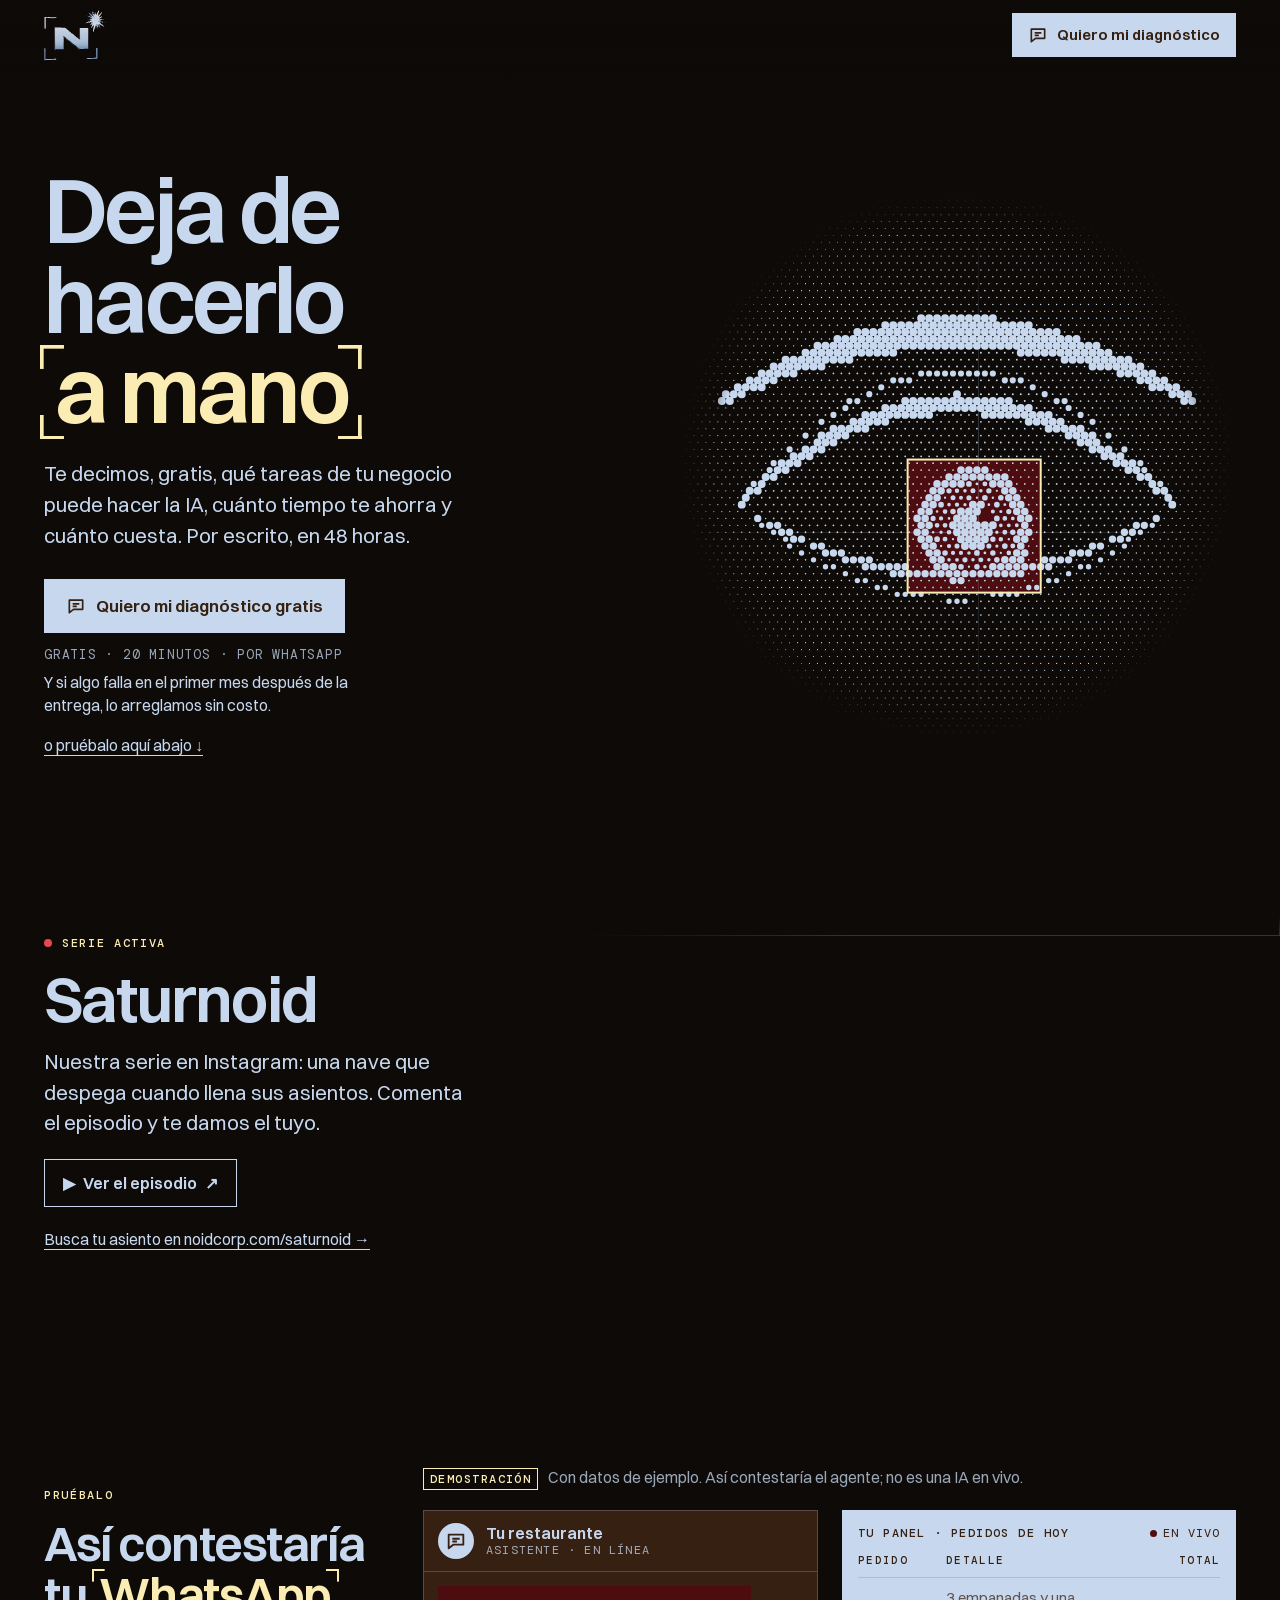
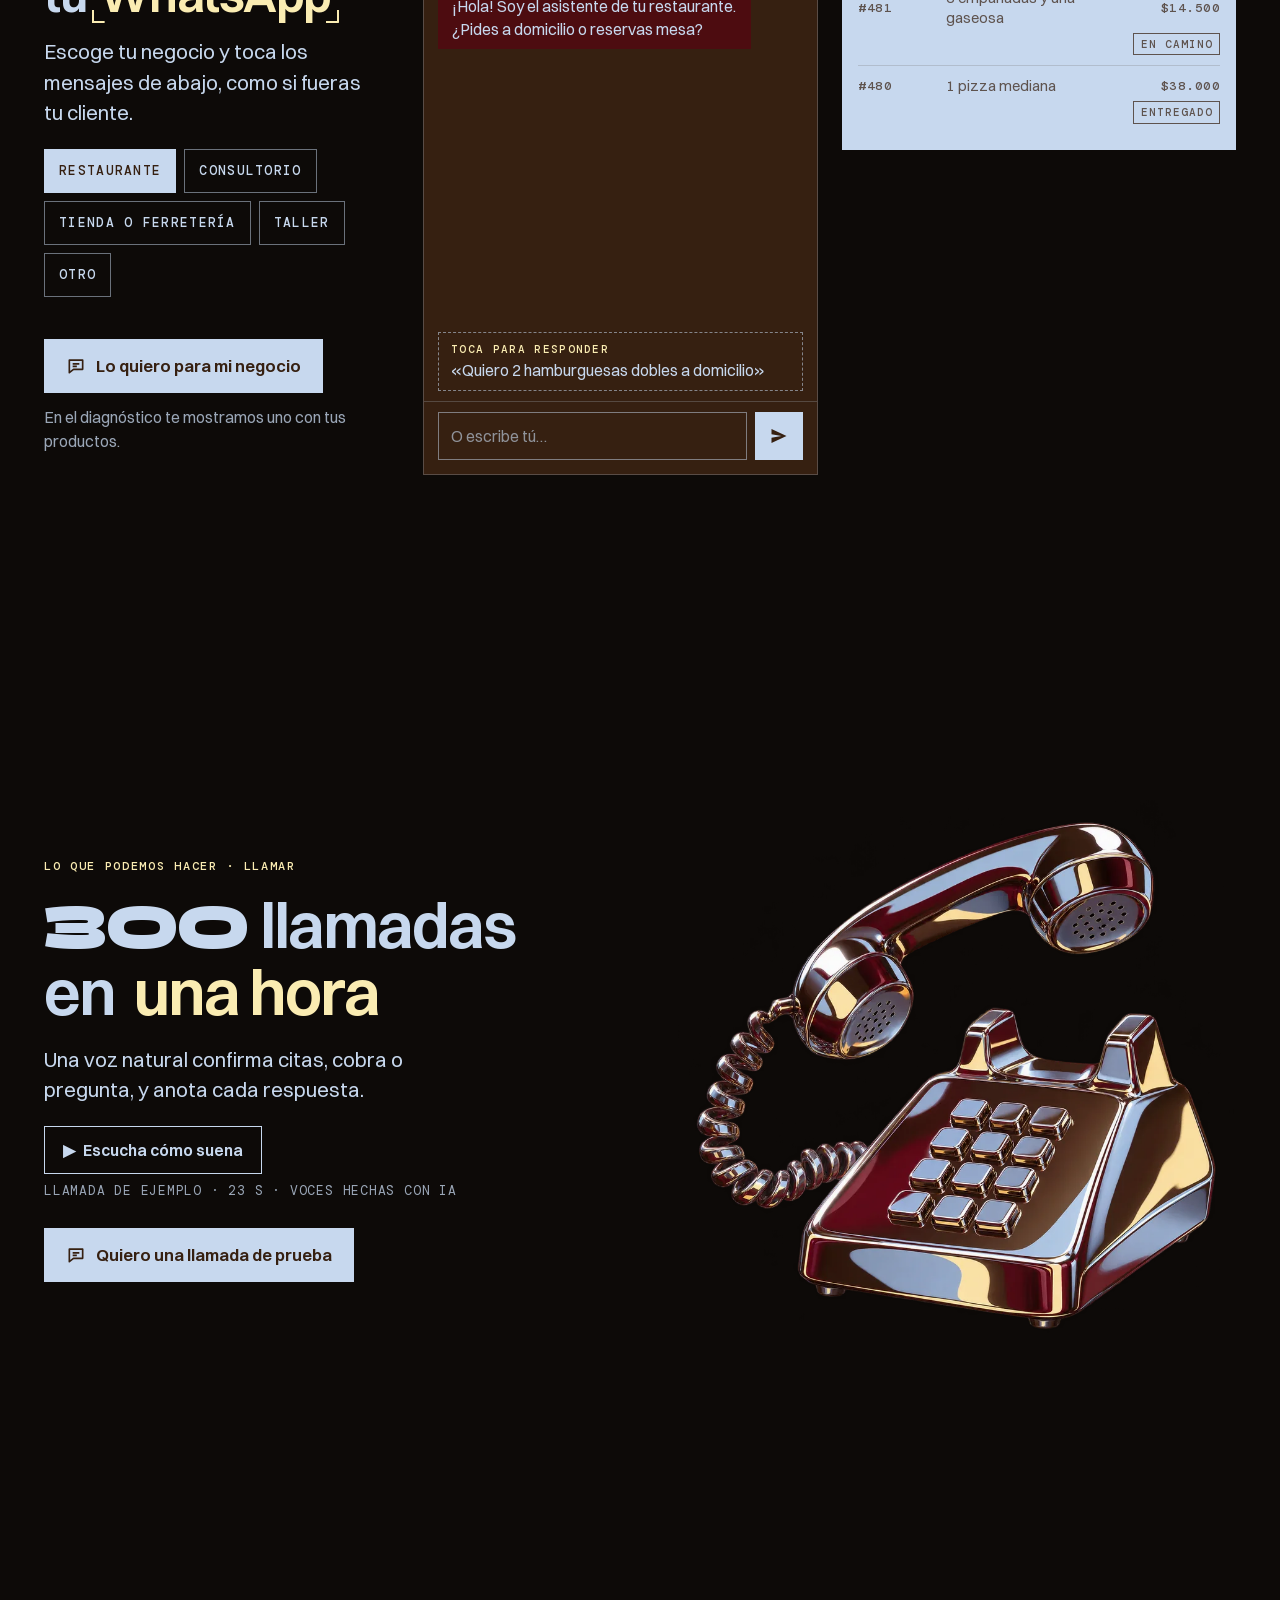
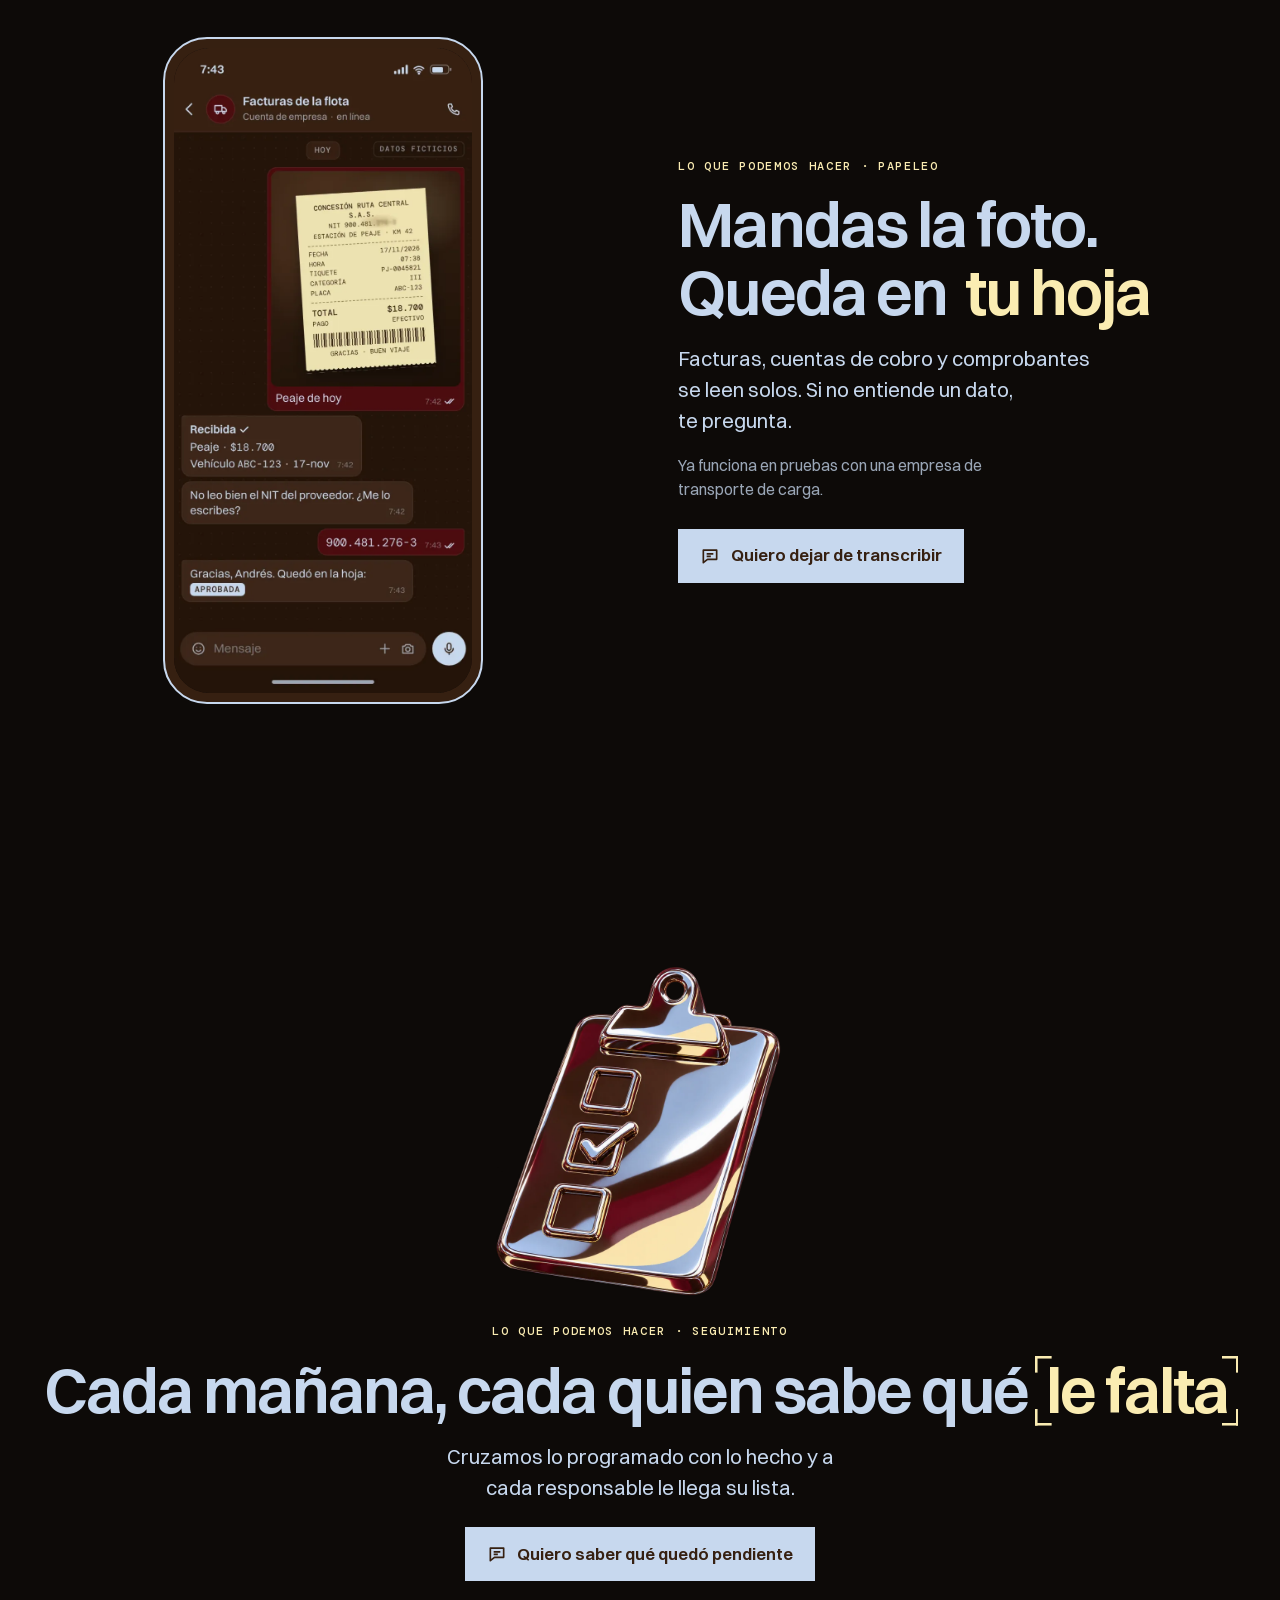
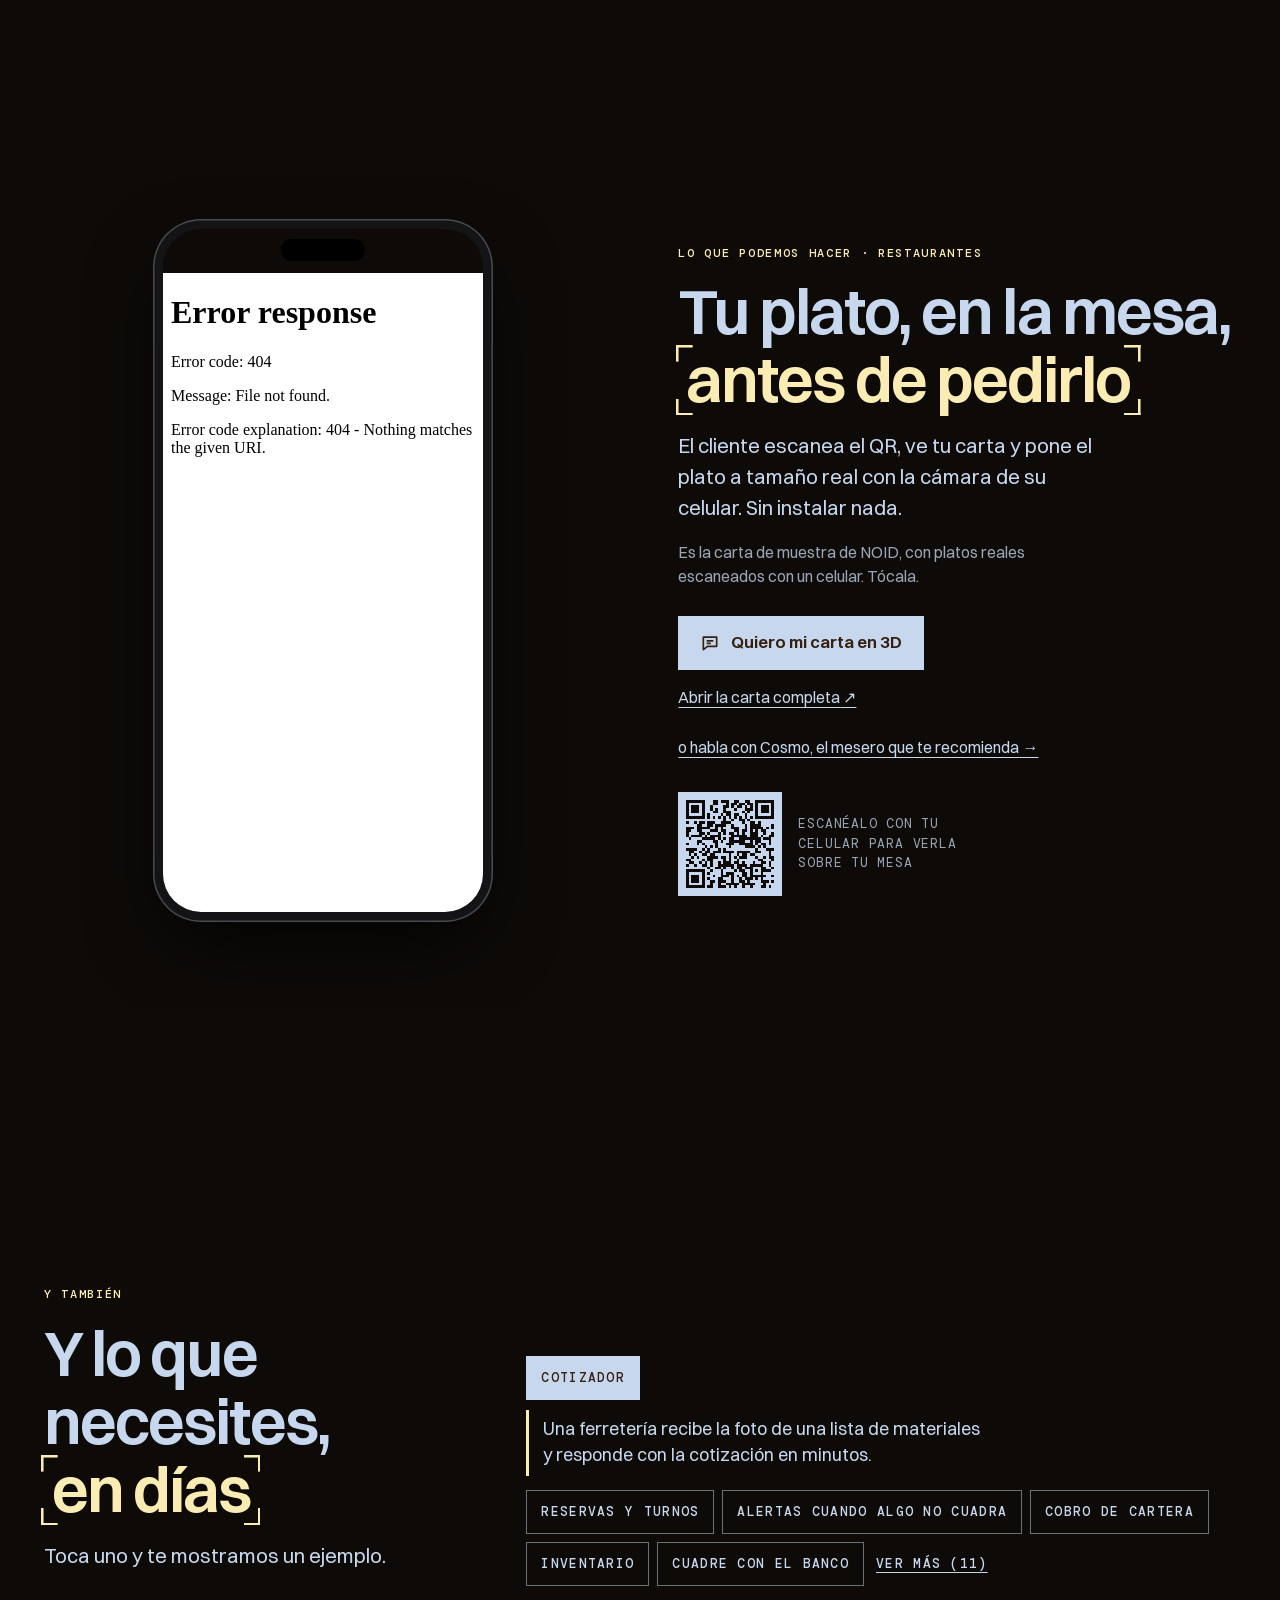
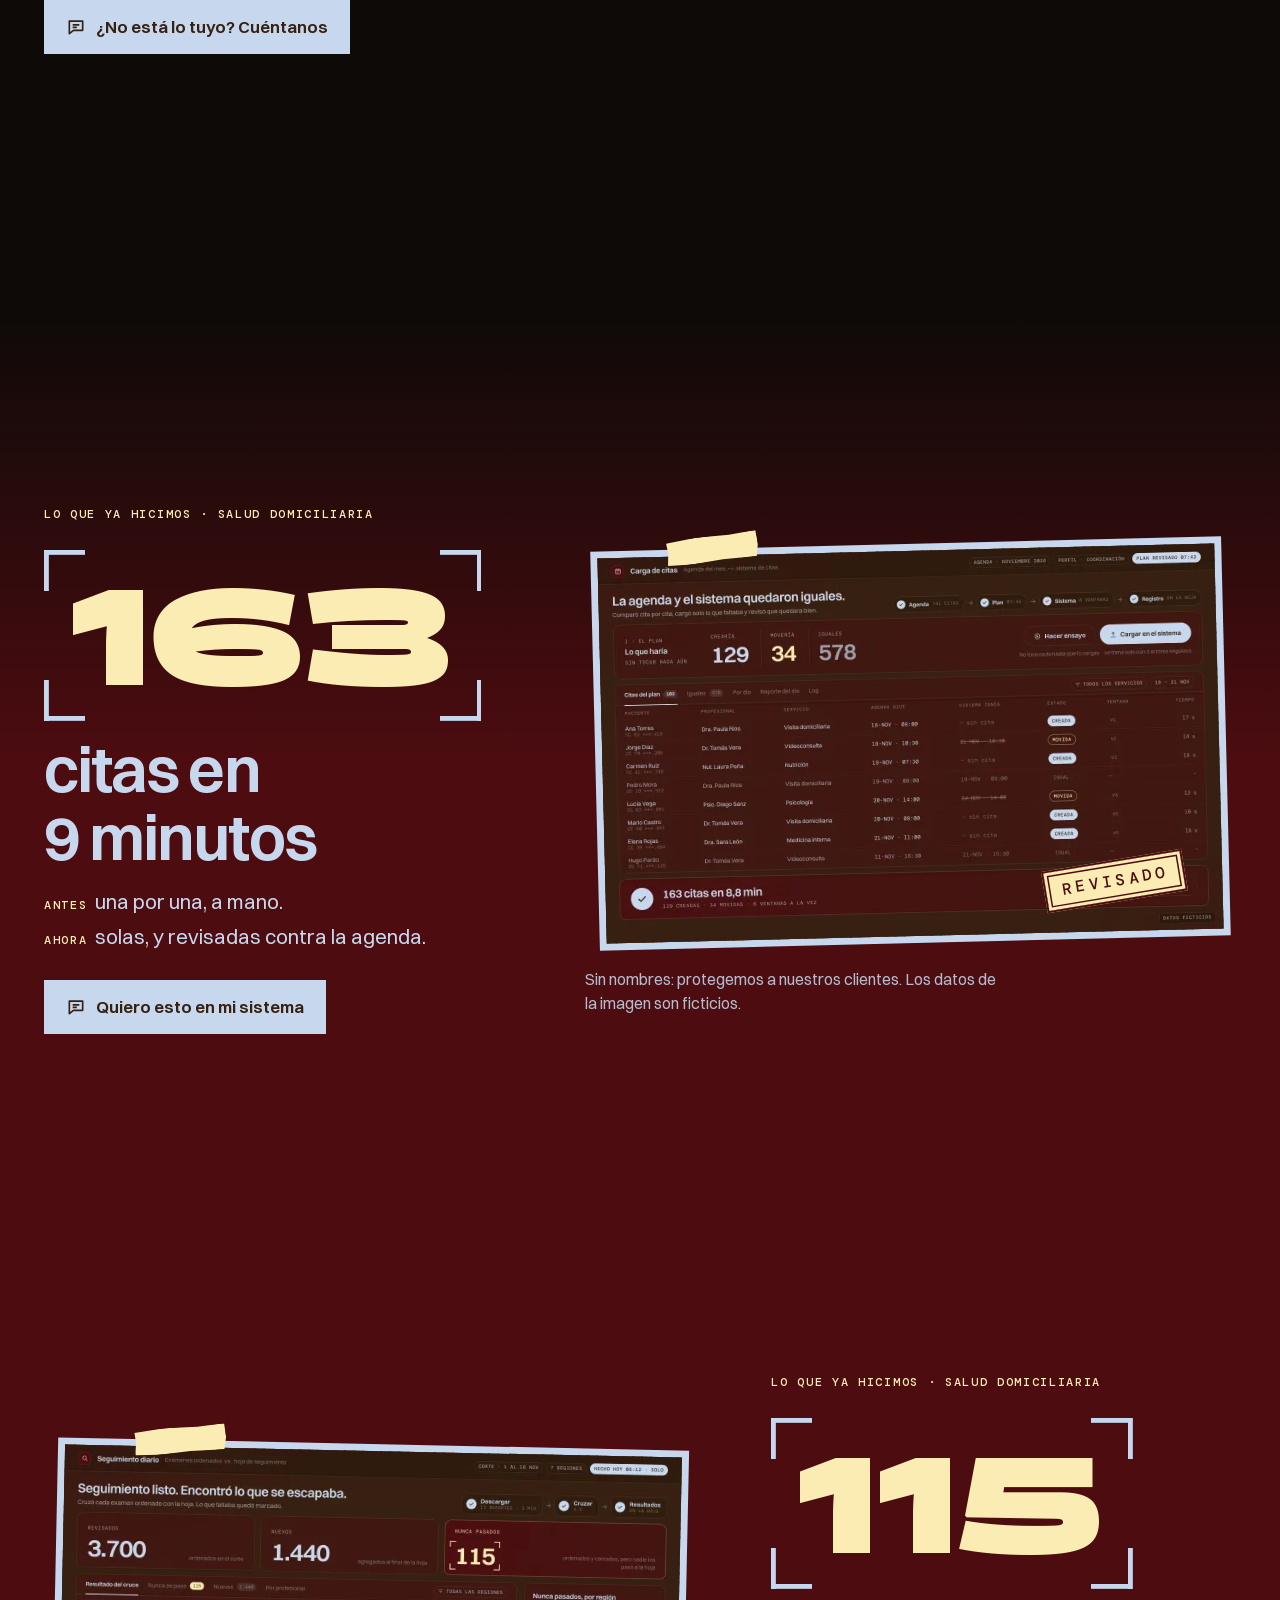
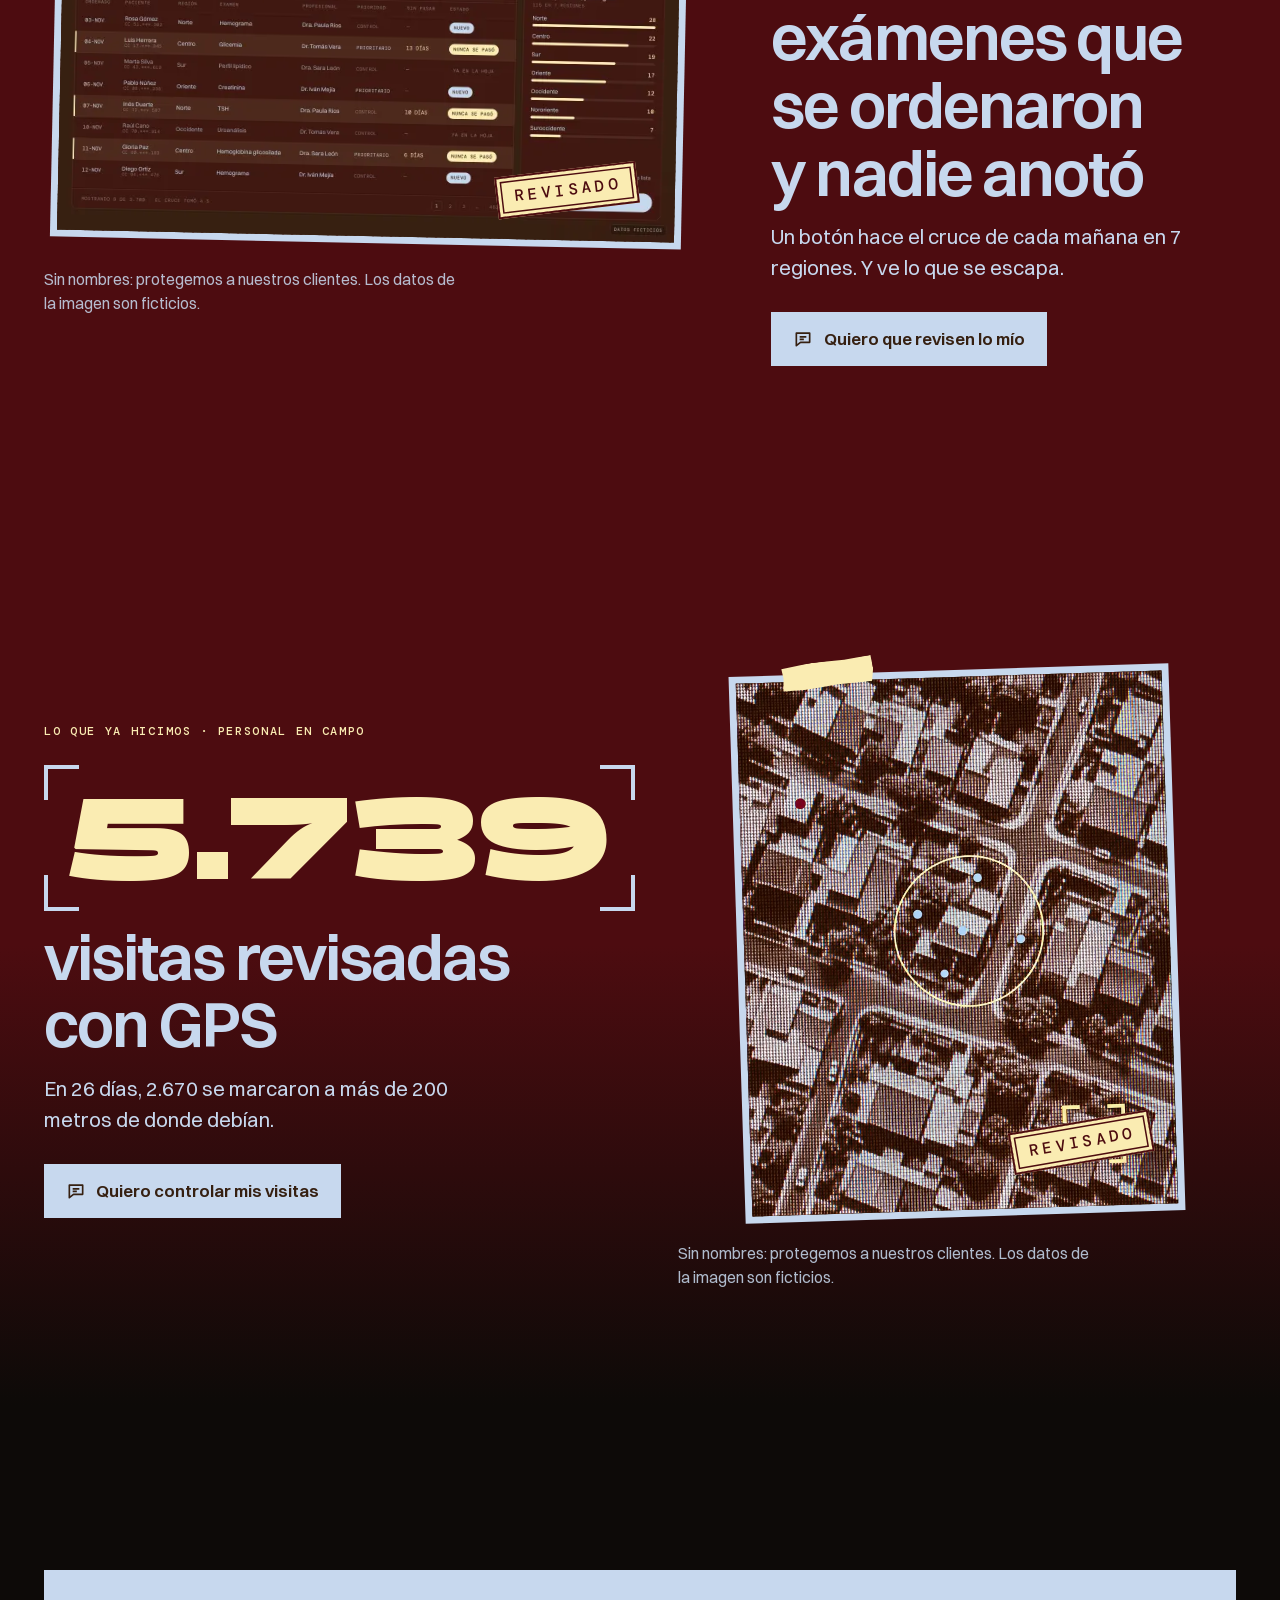
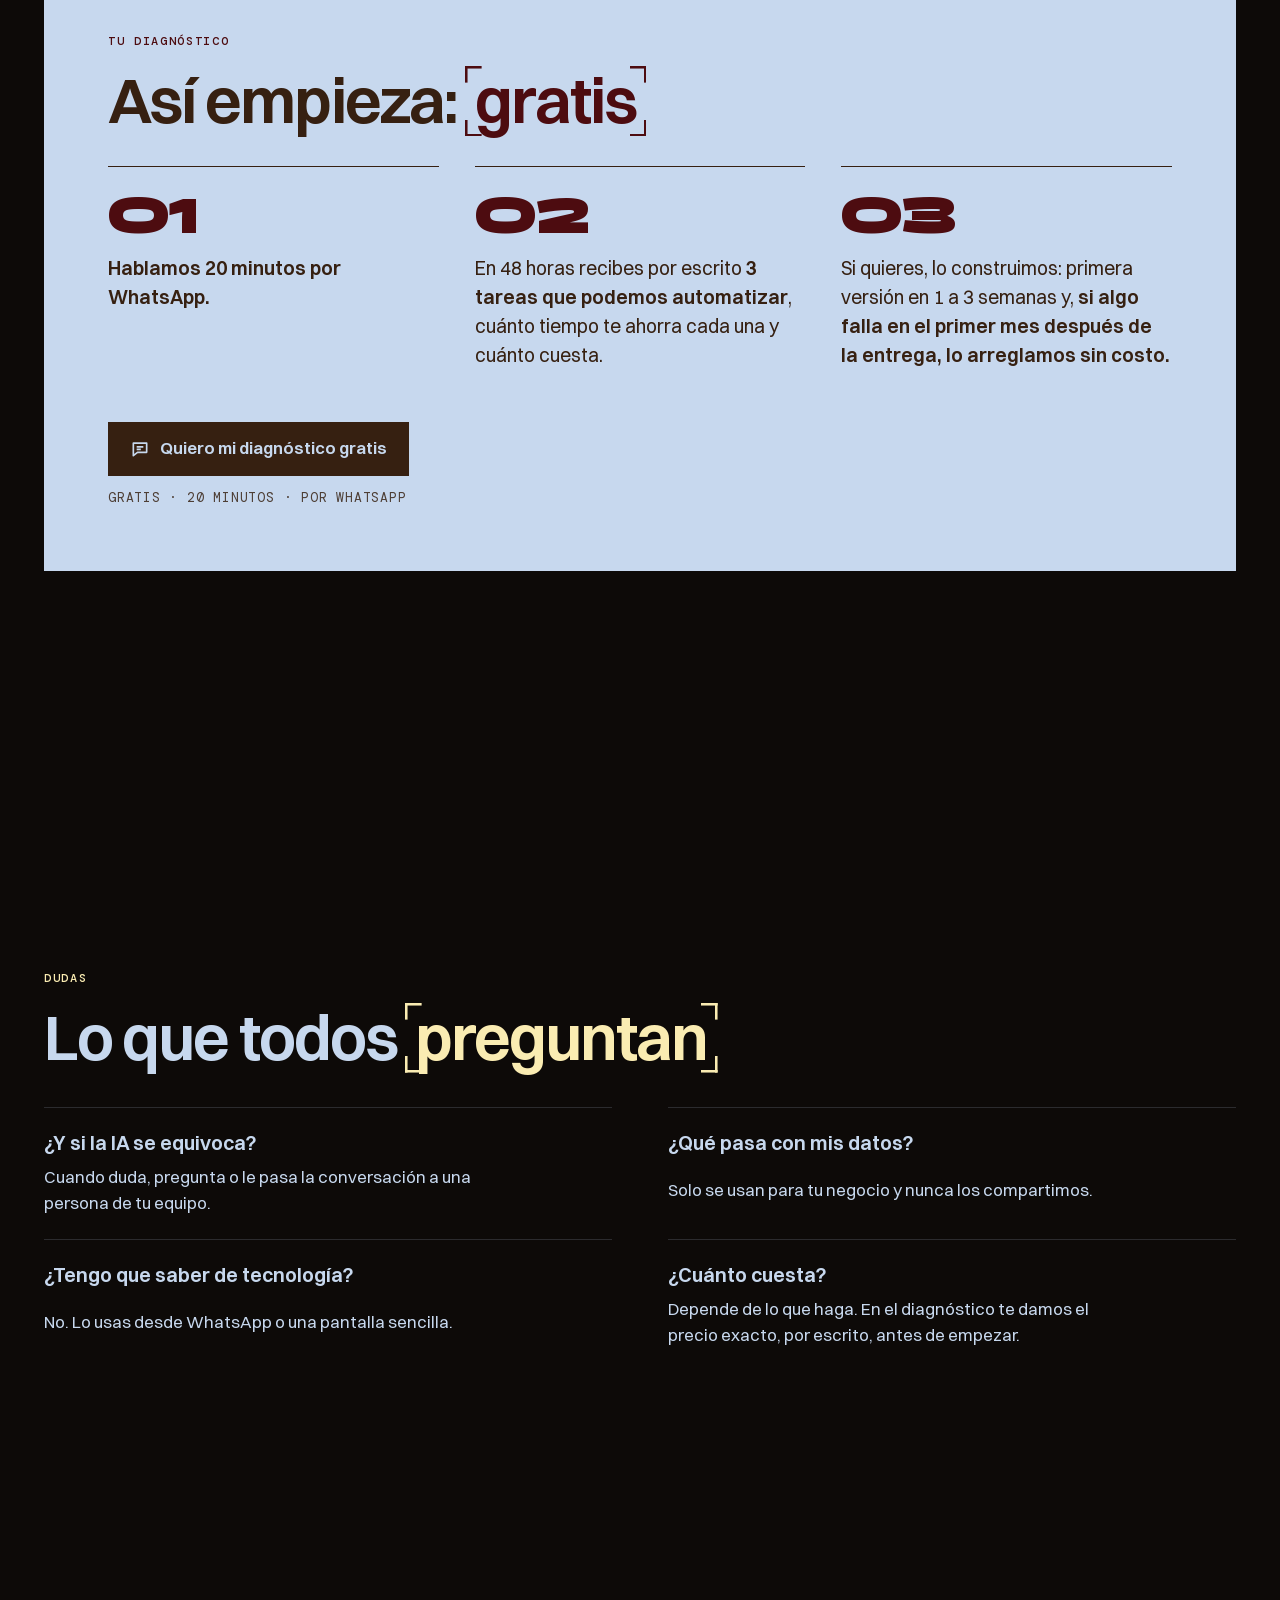
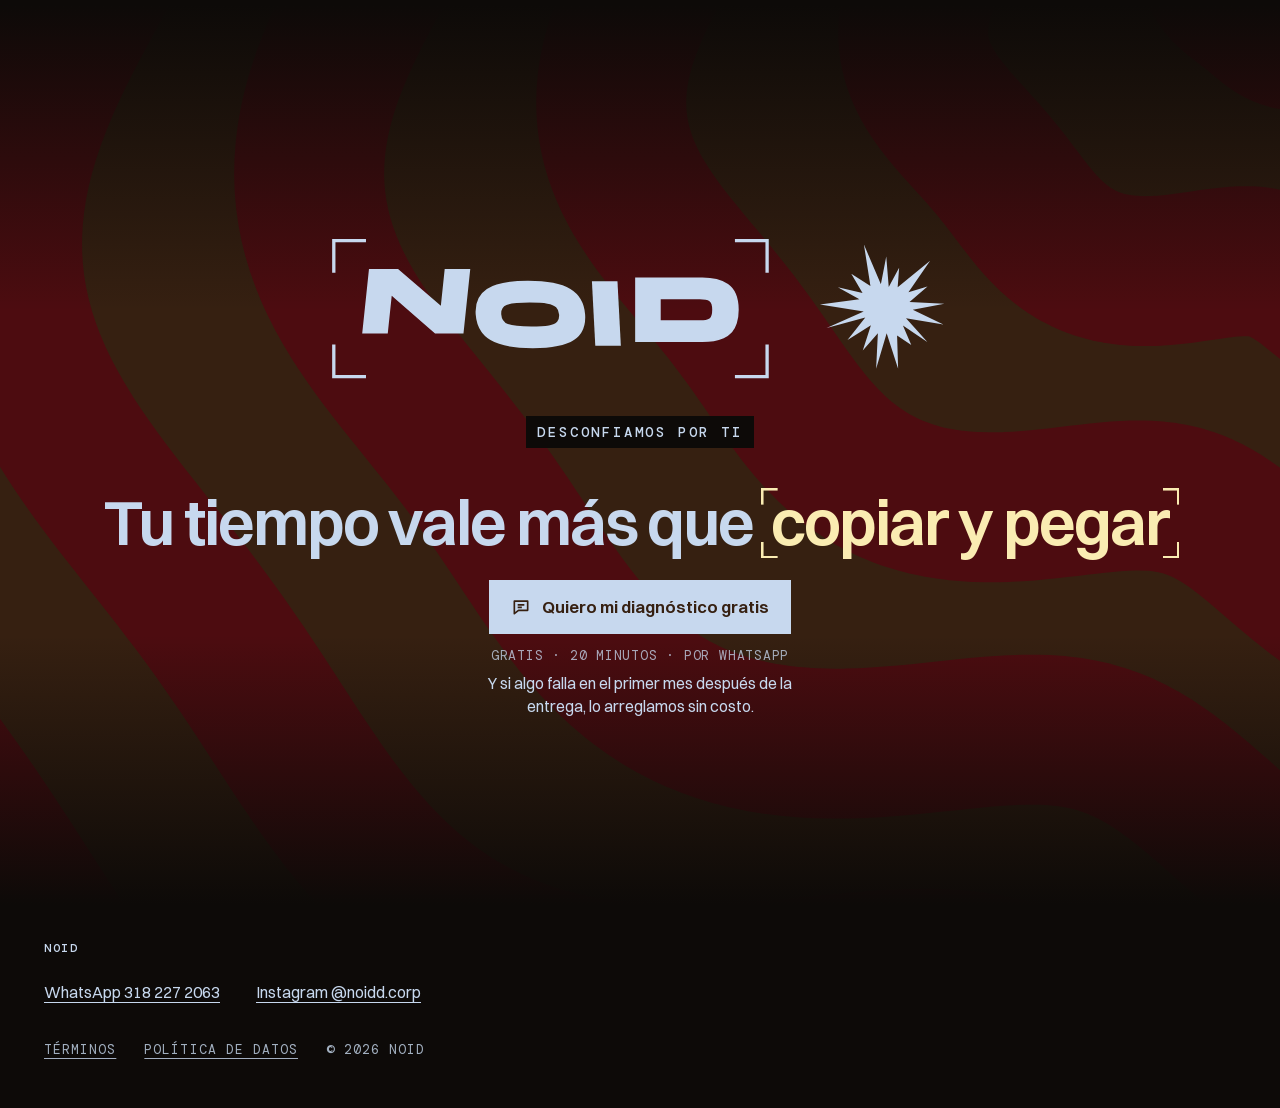
==== commit 0b265f24: "Serie activa: Saturnoid en la portada, con el episodio y el enlace a noidcorp.com/saturnoid (reel y " ====
--- a/index.html
+++ b/index.html
@@ -189,6 +189,30 @@
 .portada .escena>.texto{gap:20px}
 .portada .frase{max-width:34ch}
 @media (max-width:899px){.portada-escena{grid-template-areas:"texto" "accion" "imagen"}}
+
+/* Serie activa (Saturnoid): bloque corto, no pantalla completa; la imagen se funde en el negro, sin bordes */
+.pantalla.serie{min-height:0;padding-block:24px 8px}
+.serie-fila{display:grid;gap:22px}
+.serie-img{display:block;margin-inline:calc(var(--g) * -1)}
+.serie-img img{display:block;width:100%;height:auto;aspect-ratio:1200/630;object-fit:cover;object-position:70% 50%;
+  -webkit-mask-image:linear-gradient(to bottom,transparent 0,#000 18%,#000 62%,transparent 100%);
+          mask-image:linear-gradient(to bottom,transparent 0,#000 18%,#000 62%,transparent 100%)}
+.serie-texto{display:grid;gap:14px;justify-items:start;margin-top:-14%;position:relative}
+.serie .etq{display:inline-flex;align-items:center;gap:10px}
+.serie .punto{width:8px;height:8px;border-radius:50%;background:#E5484D;box-shadow:0 0 0 0 rgba(229,72,77,.6);animation:enVivo 2s var(--curva) infinite}
+@keyframes enVivo{0%{box-shadow:0 0 0 0 rgba(229,72,77,.55)}70%,100%{box-shadow:0 0 0 9px rgba(229,72,77,0)}}
+.serie .nota{margin-top:0}
+.serie-acciones{display:grid;gap:4px;justify-items:start;margin-top:6px}
+@media (min-width:900px){
+  .pantalla.serie{padding-block:16px 24px}
+  .serie-fila{grid-template-columns:minmax(0,5fr) minmax(0,7fr);grid-template-areas:"texto img";align-items:center;column-gap:clamp(40px,6vw,96px)}
+  .serie-texto{grid-area:texto;margin-top:0}
+  .serie-img{grid-area:img;margin-inline:0 calc(var(--g) * -1)}
+  .serie-img img{-webkit-mask-image:linear-gradient(to right,transparent 0,#000 38%),linear-gradient(to bottom,transparent 0,#000 24%,#000 70%,transparent 100%);
+                         mask-image:linear-gradient(to right,transparent 0,#000 38%),linear-gradient(to bottom,transparent 0,#000 24%,#000 70%,transparent 100%);
+                 -webkit-mask-composite:source-in;mask-composite:intersect}
+}
+@media (prefers-reduced-motion:reduce){.serie .punto{animation:none}}
 .ojo{position:relative;aspect-ratio:1/1;width:min(100%,600px);margin-inline:auto}
 @media (max-width:899px){.ojo{width:min(100%,420px)}}
 .ojo canvas{position:absolute;inset:0;width:100%;height:100%;-webkit-mask-image:radial-gradient(closest-side,#000 86%,transparent 100%);mask-image:radial-gradient(closest-side,#000 86%,transparent 100%)}
@@ -437,6 +461,26 @@
       <figure class="ojo" id="ojo" data-modo="vivo" role="img" aria-label="El ojo de NOID, con la mirilla sobre el iris">
         <canvas id="ojoCv" aria-hidden="true"></canvas>
       </figure>
+    </div>
+  </div>
+</section>
+
+<!-- Serie activa: Saturnoid. El enlace del reel y los pasajeros salen en vivo de Supabase (saturnoid_resumen),
+     el mismo dato que usa noidcorp.com/saturnoid: se cambia con `node admin/estado.mjs reel=…` en el repo saturnoid -->
+<section class="pantalla serie" id="serie" data-n="serie" data-nombre="la serie Saturnoid" aria-labelledby="tSerie">
+  <div class="caja serie-fila">
+    <a class="serie-img" href="/saturnoid/" tabindex="-1" aria-hidden="true">
+      <img src="/saturnoid/assets/img/portada-1200.jpg" width="1200" height="630" alt="" loading="lazy" decoding="async">
+    </a>
+    <div class="serie-texto">
+      <p class="etq"><span class="punto" aria-hidden="true"></span>Serie activa<span id="serieEp"></span></p>
+      <h2 id="tSerie">Saturnoid</h2>
+      <p class="frase">Nuestra serie en Instagram: una nave que despega cuando llena sus asientos. Comenta el episodio y te damos el tuyo.</p>
+      <p class="nota" id="seriePasajeros" hidden></p>
+      <div class="serie-acciones">
+        <a class="btn-sec" id="serieReel" href="https://www.instagram.com/noidd.corp/" target="_blank" rel="noopener"><span aria-hidden="true">▶</span> <span id="serieReelTxt">Ver el episodio</span> <span aria-hidden="true">↗</span></a>
+        <a class="enlace" href="/saturnoid/">Busca tu asiento en noidcorp.com/saturnoid <span aria-hidden="true">&nbsp;→</span></a>
+      </div>
     </div>
   </div>
 </section>
@@ -1215,5 +1259,28 @@
 
 })();
 </script>
+<script>
+/* Serie activa: el reel del episodio y los pasajeros, en vivo (misma fuente que noidcorp.com/saturnoid).
+   Sin reel cargado, el botón lleva al perfil de Instagram. Si Supabase no responde, queda el enlace al perfil. */
+(function(){
+  'use strict';
+  var URL='https://czycgwhcdexmfvvywzsv.supabase.co/rest/v1/rpc/saturnoid_resumen?apikey=sb_publishable_FWcsqusCfPVGoH2DQ5a7ug_iKYQN2Dp';
+  if(!window.fetch)return;
+  fetch(URL).then(function(r){return r.ok?r.json():null;}).then(function(R){
+    if(!R)return;
+    var e=R.estado||{},ep=Math.max(1,e.episodio_actual||0);
+    document.getElementById('serieEp').textContent=' · Ep. '+ep;
+    if(e.reel_url&&/^https:\/\/(www\.)?instagram\.com\//.test(e.reel_url)){
+      document.getElementById('serieReel').href=e.reel_url;
+      document.getElementById('serieReelTxt').textContent='Ver el episodio '+ep;
+    }
+    if(R.pasajeros>0){
+      var p=document.getElementById('seriePasajeros');
+      p.textContent=R.pasajeros.toLocaleString('es-CO')+(R.pasajeros===1?' pasajero':' pasajeros')+' a bordo';
+      p.hidden=false;
+    }
+  }).catch(function(){});
+})();
+</script>
 </body>
 </html>
